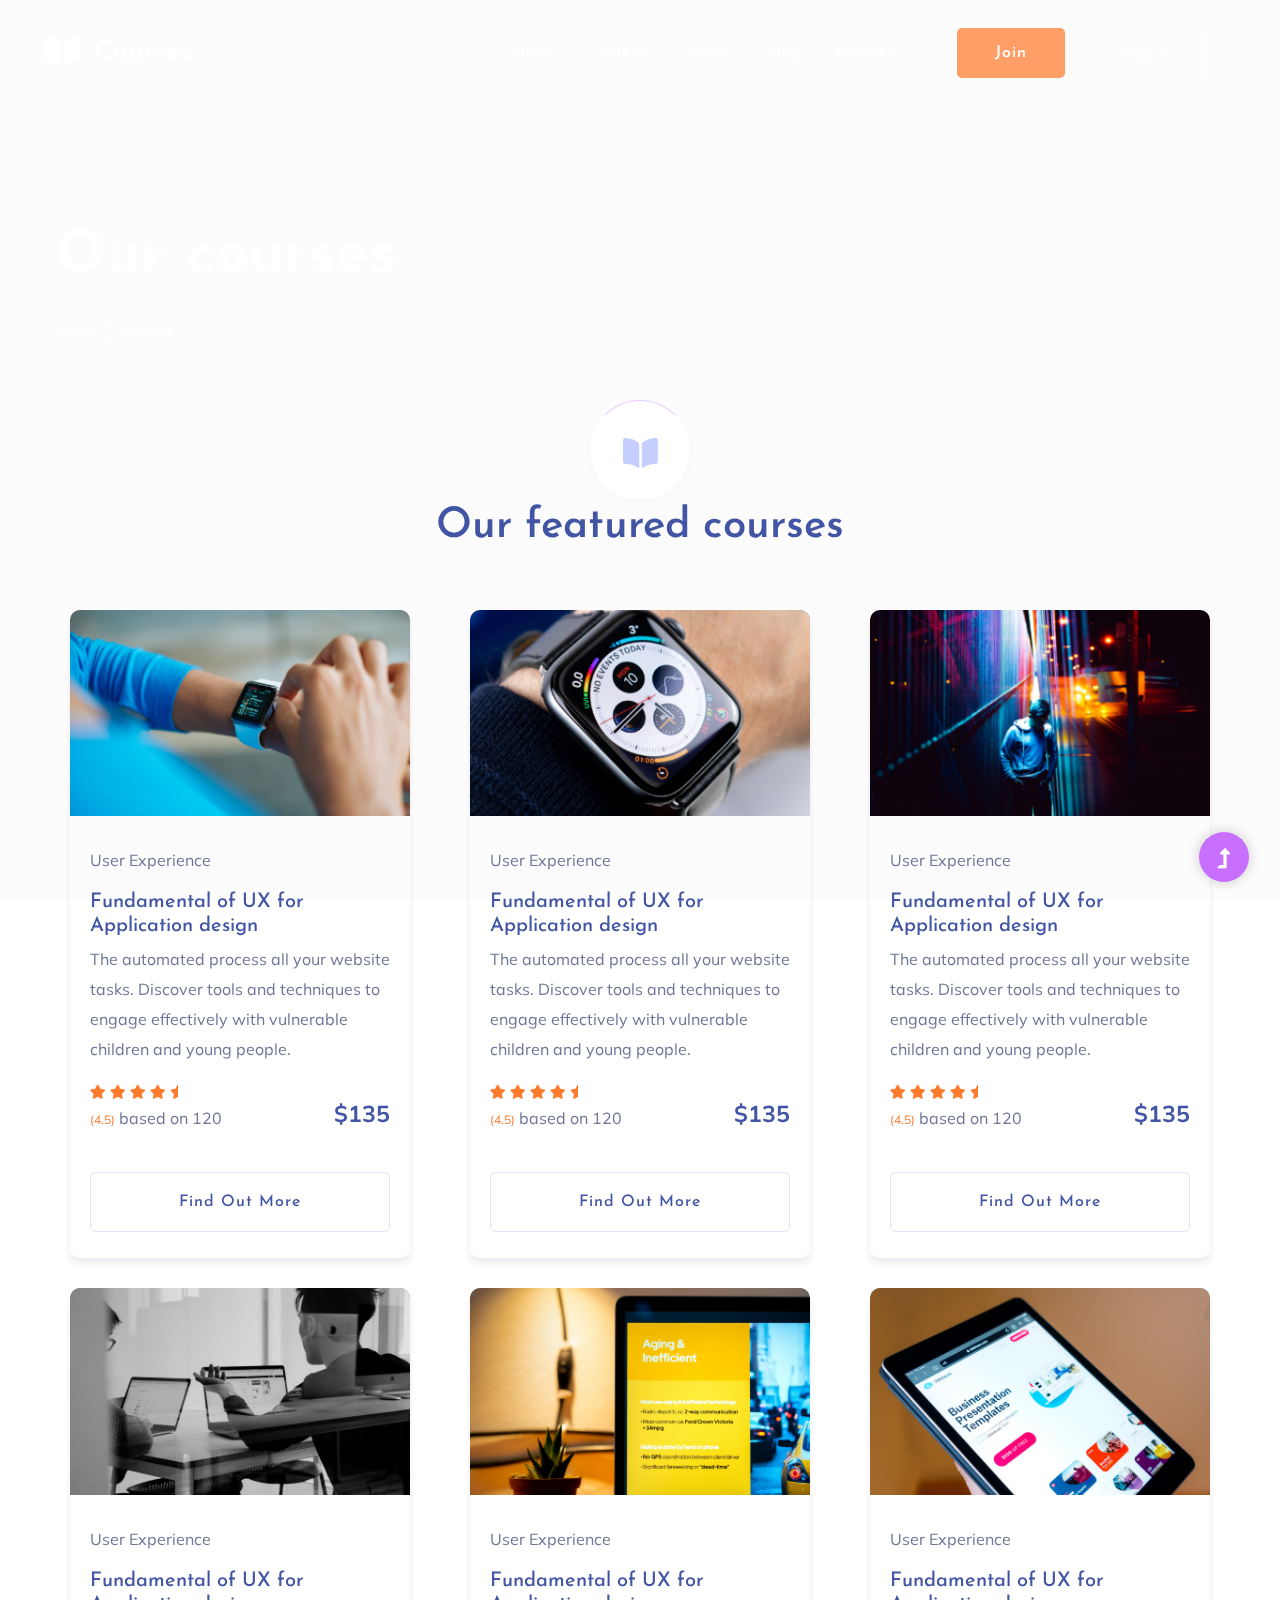
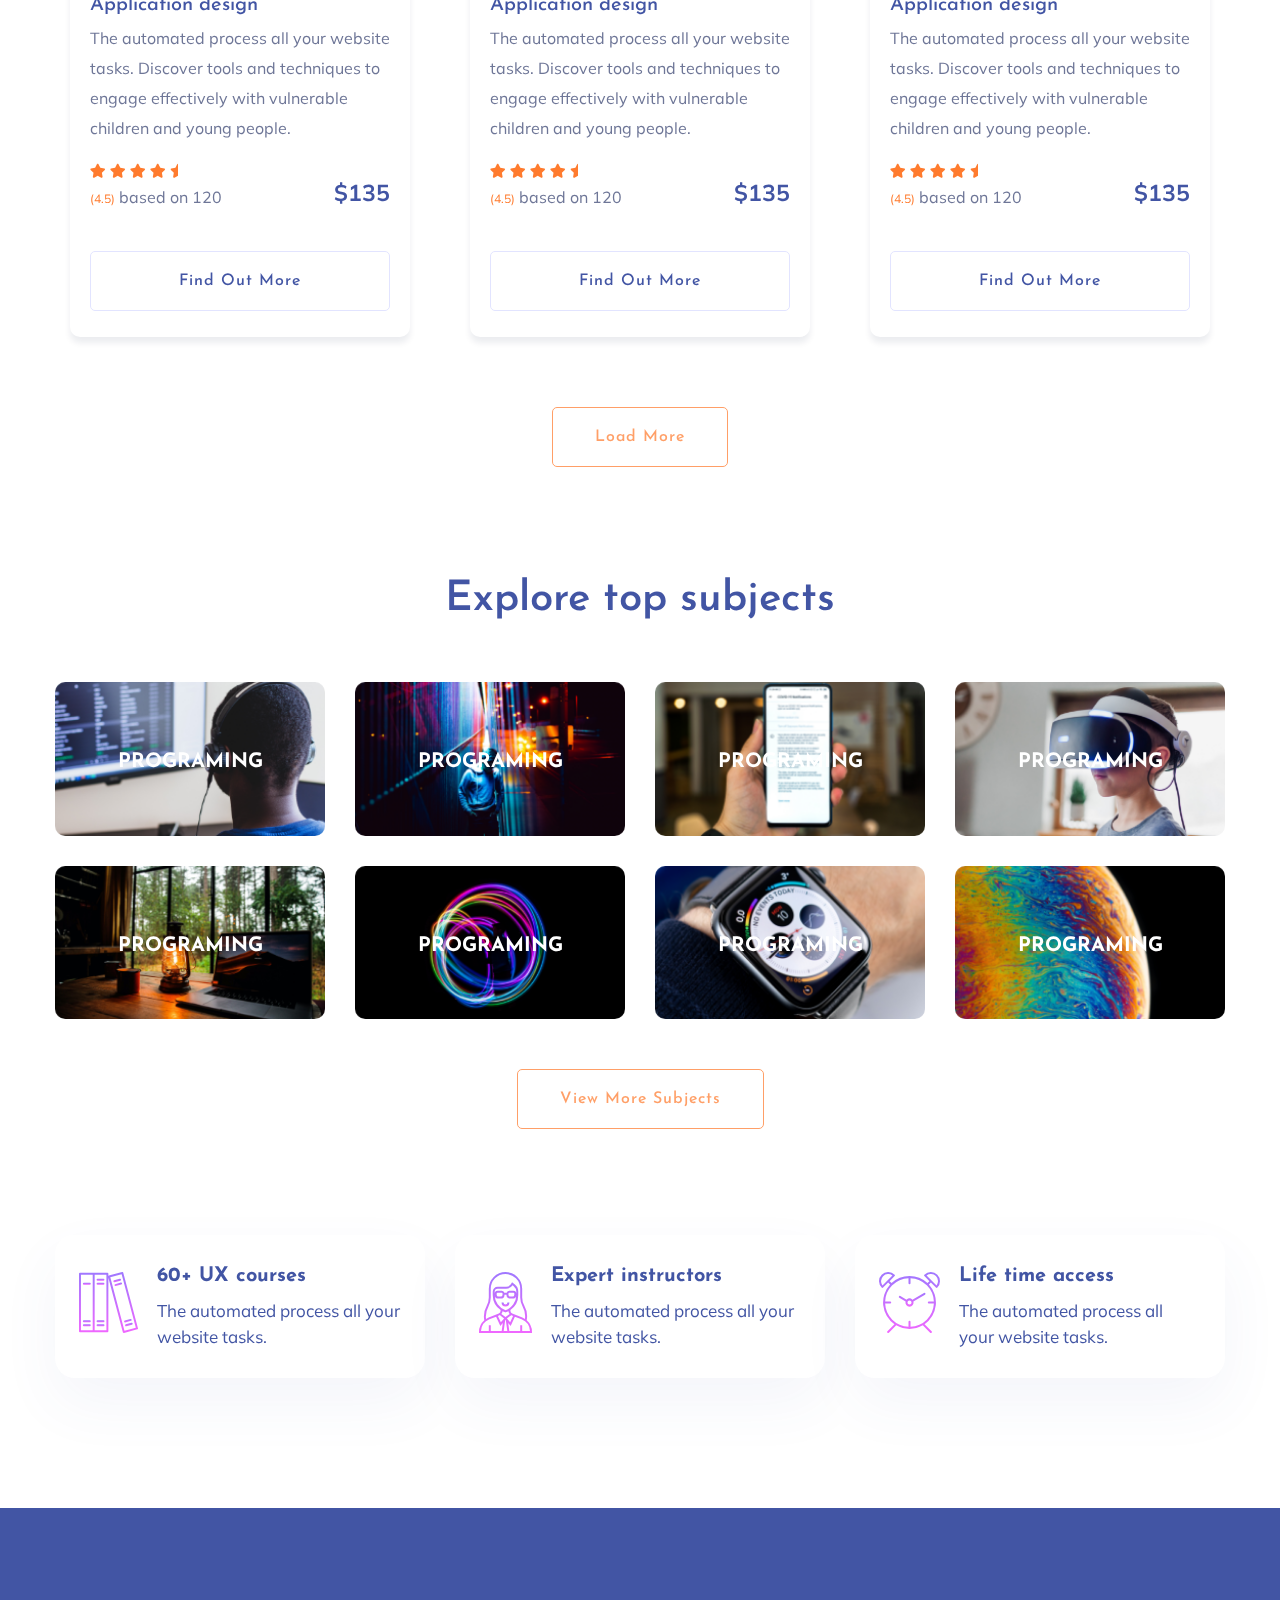
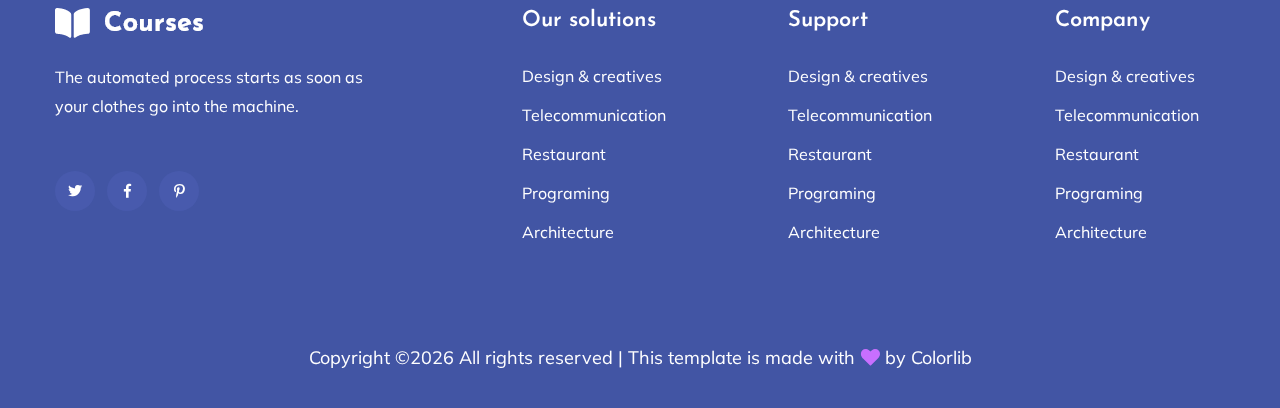
==== applications.html @ 6d8bcaa0 "updates" ====
<!doctype html>
<html class="no-js" lang="zxx">
<head>
    <meta charset="utf-8">
    <meta http-equiv="x-ua-compatible" content="ie=edge">
    <title>Courses | Education</title>
    <meta name="description" content="">
    <meta name="viewport" content="width=device-width, initial-scale=1">
    <link rel="manifest" href="site.webmanifest">
    <link rel="shortcut icon" type="image/x-icon" href="assets/img/favicon.ico">

    <!-- CSS here -->
    <link rel="stylesheet" href="assets/css/bootstrap.min.css">
    <link rel="stylesheet" href="assets/css/owl.carousel.min.css">
    <link rel="stylesheet" href="assets/css/slicknav.css">
    <link rel="stylesheet" href="assets/css/flaticon.css">
    <link rel="stylesheet" href="assets/css/progressbar_barfiller.css">
    <link rel="stylesheet" href="assets/css/gijgo.css">
    <link rel="stylesheet" href="assets/css/animate.min.css">
    <link rel="stylesheet" href="assets/css/animated-headline.css">
    <link rel="stylesheet" href="assets/css/magnific-popup.css">
    <link rel="stylesheet" href="assets/css/fontawesome-all.min.css">
    <link rel="stylesheet" href="assets/css/themify-icons.css">
    <link rel="stylesheet" href="assets/css/slick.css">
    <link rel="stylesheet" href="assets/css/nice-select.css">
    <link rel="stylesheet" href="assets/css/style.css">
</head>

<body>
    <!-- ? Preloader Start -->
    <div id="preloader-active">
        <div class="preloader d-flex align-items-center justify-content-center">
            <div class="preloader-inner position-relative">
                <div class="preloader-circle"></div>
                <div class="preloader-img pere-text">
                    <img src="assets/img/logo/loder.png" alt="">
                </div>
            </div>
        </div>
    </div>
    <!-- Preloader Start -->
    <!-- Header Start -->
    <div class="header-area header-transparent">
        <div class="main-header ">
            <div class="header-bottom  header-sticky">
                <div class="container-fluid">
                    <div class="row align-items-center">
                        <!-- Logo -->
                        <div class="col-xl-2 col-lg-2">
                            <div class="logo">
                                <a href="index.html"><img src="assets/img/logo/logo.png" alt=""></a>
                            </div>
                        </div>
                        <div class="col-xl-10 col-lg-10">
                            <div class="menu-wrapper d-flex align-items-center justify-content-end">
                                <!-- Main-menu -->
                                <div class="main-menu d-none d-lg-block">
                                    <nav>
                                        <ul id="navigation">                                                                                          
                                            <li class="active" ><a href="index.html">Home</a></li>
                                            <li><a href="courses.html">Courses</a></li>
                                            <li><a href="about.html">About</a></li>
                                            <li><a href="#">Blog</a>
                                                <ul class="submenu">
                                                    <li><a href="blog.html">Blog</a></li>
                                                    <li><a href="blog_details.html">Blog Details</a></li>
                                                    <li><a href="elements.html">Element</a></li>
                                                </ul>
                                            </li>
                                            <li><a href="contact.html">Contact</a></li>
                                            <!-- Button -->
                                            <li class="button-header margin-left "><a href="#" class="btn">Join</a></li>
                                            <li class="button-header"><a href="login.html" class="btn btn3">Log in</a></li>
                                        </ul>
                                    </nav>
                                </div>
                            </div>
                        </div> 
                        <!-- Mobile Menu -->
                        <div class="col-12">
                            <div class="mobile_menu d-block d-lg-none"></div>
                        </div>
                    </div>
                </div>
            </div>
        </div>
    </div>
    <!-- Header End -->
    <main>
        <!--? slider Area Start-->
        <section class="slider-area slider-area2">
            <div class="slider-active">
                <!-- Single Slider -->
                <div class="single-slider slider-height2">
                    <div class="container">
                        <div class="row">
                            <div class="col-xl-8 col-lg-11 col-md-12">
                                <div class="hero__caption hero__caption2">
                                    <h1 data-animation="bounceIn" data-delay="0.2s">Our courses</h1>
                                    <!-- breadcrumb Start-->
                                    <nav aria-label="breadcrumb">
                                        <ol class="breadcrumb">
                                            <li class="breadcrumb-item"><a href="index.html">Home</a></li>
                                            <li class="breadcrumb-item"><a href="#">Services</a></li> 
                                        </ol>
                                    </nav>
                                    <!-- breadcrumb End -->
                                </div>
                            </div>
                        </div>
                    </div>          
                </div>
            </div>
        </section>
        <!-- Courses area start -->
        <div class="courses-area section-padding40 fix">
            <div class="container">
                <div class="row justify-content-center">
                    <div class="col-xl-7 col-lg-8">
                        <div class="section-tittle text-center mb-55">
                            <h2>Our featured courses</h2>
                        </div>
                    </div>
                </div>
                <div class="row">
                    <div class="col-lg-4">
                        <div class="properties properties2 mb-30">
                            <div class="properties__card">
                                <div class="properties__img overlay1">
                                    <a href="#"><img src="assets/img/gallery/featured1.png" alt=""></a>
                                </div>
                                <div class="properties__caption">
                                    <p>User Experience</p>
                                    <h3><a href="#">Fundamental of UX for Application design</a></h3>
                                    <p>The automated process all your website tasks. Discover tools and techniques to engage effectively with vulnerable children and young people.
                                    </p>
                                    <div class="properties__footer d-flex justify-content-between align-items-center">
                                        <div class="restaurant-name">
                                            <div class="rating">
                                                <i class="fas fa-star"></i>
                                                <i class="fas fa-star"></i>
                                                <i class="fas fa-star"></i>
                                                <i class="fas fa-star"></i>
                                                <i class="fas fa-star-half"></i>
                                            </div>
                                            <p><span>(4.5)</span> based on 120</p>
                                        </div>
                                        <div class="price">
                                            <span>$135</span>
                                        </div>
                                    </div>
                                    <a href="#" class="border-btn border-btn2">Find out more</a>
                                </div>
                            </div>
                        </div>
                    </div>
                    <div class="col-lg-4">
                        <div class="properties properties2 mb-30">
                            <div class="properties__card">
                                <div class="properties__img overlay1">
                                    <a href="#"><img src="assets/img/gallery/featured2.png" alt=""></a>
                                </div>
                                <div class="properties__caption">
                                    <p>User Experience</p>
                                    <h3><a href="#">Fundamental of UX for Application design</a></h3>
                                    <p>The automated process all your website tasks. Discover tools and techniques to engage effectively with vulnerable children and young people.
                                        
                                    </p>
                                    <div class="properties__footer d-flex justify-content-between align-items-center">
                                        <div class="restaurant-name">
                                            <div class="rating">
                                                <i class="fas fa-star"></i>
                                                <i class="fas fa-star"></i>
                                                <i class="fas fa-star"></i>
                                                <i class="fas fa-star"></i>
                                                <i class="fas fa-star-half"></i>
                                            </div>
                                            <p><span>(4.5)</span> based on 120</p>
                                        </div>
                                        <div class="price">
                                            <span>$135</span>
                                        </div>
                                    </div>
                                    <a href="#" class="border-btn border-btn2">Find out more</a>
                                </div>
                                
                            </div>
                        </div>
                    </div>
                    <div class="col-lg-4">
                        <div class="properties properties2 mb-30">
                            <div class="properties__card">
                                <div class="properties__img overlay1">
                                    <a href="#"><img src="assets/img/gallery/featured3.png" alt=""></a>
                                </div>
                                <div class="properties__caption">
                                    <p>User Experience</p>
                                    <h3><a href="#">Fundamental of UX for Application design</a></h3>
                                    <p>The automated process all your website tasks. Discover tools and techniques to engage effectively with vulnerable children and young people.
                                        
                                    </p>
                                    <div class="properties__footer d-flex justify-content-between align-items-center">
                                        <div class="restaurant-name">
                                            <div class="rating">
                                                <i class="fas fa-star"></i>
                                                <i class="fas fa-star"></i>
                                                <i class="fas fa-star"></i>
                                                <i class="fas fa-star"></i>
                                                <i class="fas fa-star-half"></i>
                                            </div>
                                            <p><span>(4.5)</span> based on 120</p>
                                        </div>
                                        <div class="price">
                                            <span>$135</span>
                                        </div>
                                    </div>
                                    <a href="#" class="border-btn border-btn2">Find out more</a>
                                </div>
                                
                            </div>
                        </div>
                    </div>
                    <div class="col-lg-4">
                        <div class="properties properties2 mb-30">
                            <div class="properties__card">
                                <div class="properties__img overlay1">
                                    <a href="#"><img src="assets/img/gallery/featured4.png" alt=""></a>
                                </div>
                                <div class="properties__caption">
                                    <p>User Experience</p>
                                    <h3><a href="#">Fundamental of UX for Application design</a></h3>
                                    <p>The automated process all your website tasks. Discover tools and techniques to engage effectively with vulnerable children and young people.
                                        
                                    </p>
                                    <div class="properties__footer d-flex justify-content-between align-items-center">
                                        <div class="restaurant-name">
                                            <div class="rating">
                                                <i class="fas fa-star"></i>
                                                <i class="fas fa-star"></i>
                                                <i class="fas fa-star"></i>
                                                <i class="fas fa-star"></i>
                                                <i class="fas fa-star-half"></i>
                                            </div>
                                            <p><span>(4.5)</span> based on 120</p>
                                        </div>
                                        <div class="price">
                                            <span>$135</span>
                                        </div>
                                    </div>
                                    <a href="#" class="border-btn border-btn2">Find out more</a>
                                </div>
                                
                            </div>
                        </div>
                    </div>
                    <div class="col-lg-4">
                        <div class="properties properties2 mb-30">
                            <div class="properties__card">
                                <div class="properties__img overlay1">
                                    <a href="#"><img src="assets/img/gallery/featured5.png" alt=""></a>
                                </div>
                                <div class="properties__caption">
                                    <p>User Experience</p>
                                    <h3><a href="#">Fundamental of UX for Application design</a></h3>
                                    <p>The automated process all your website tasks. Discover tools and techniques to engage effectively with vulnerable children and young people.
                                        
                                    </p>
                                    <div class="properties__footer d-flex justify-content-between align-items-center">
                                        <div class="restaurant-name">
                                            <div class="rating">
                                                <i class="fas fa-star"></i>
                                                <i class="fas fa-star"></i>
                                                <i class="fas fa-star"></i>
                                                <i class="fas fa-star"></i>
                                                <i class="fas fa-star-half"></i>
                                            </div>
                                            <p><span>(4.5)</span> based on 120</p>
                                        </div>
                                        <div class="price">
                                            <span>$135</span>
                                        </div>
                                    </div>
                                    <a href="#" class="border-btn border-btn2">Find out more</a>
                                </div>
                                
                            </div>
                        </div>
                    </div>
                    <div class="col-lg-4">
                        <div class="properties properties2 mb-30">
                            <div class="properties__card">
                                <div class="properties__img overlay1">
                                    <a href="#"><img src="assets/img/gallery/featured6.png" alt=""></a>
                                </div>
                                <div class="properties__caption">
                                    <p>User Experience</p>
                                    <h3><a href="#">Fundamental of UX for Application design</a></h3>
                                    <p>The automated process all your website tasks. Discover tools and techniques to engage effectively with vulnerable children and young people.
                                    </p>
                                    <div class="properties__footer d-flex justify-content-between align-items-center">
                                        <div class="restaurant-name">
                                            <div class="rating">
                                                <i class="fas fa-star"></i>
                                                <i class="fas fa-star"></i>
                                                <i class="fas fa-star"></i>
                                                <i class="fas fa-star"></i>
                                                <i class="fas fa-star-half"></i>
                                            </div>
                                            <p><span>(4.5)</span> based on 120</p>
                                        </div>
                                        <div class="price">
                                            <span>$135</span>
                                        </div>
                                    </div>
                                    <a href="#" class="border-btn border-btn2">Find out more</a>
                                </div>
                            </div>
                        </div>
                    </div>
                </div>
                <div class="row justify-content-center">
                    <div class="col-xl-7 col-lg-8">
                        <div class="section-tittle text-center mt-40">
                            <a href="#" class="border-btn">Load More</a>
                        </div>
                    </div>
                </div>
            </div>
        </div>
        <!-- Courses area End -->
        <!--? top subjects Area Start -->
        <div class="topic-area">
            <div class="container">
                <div class="row justify-content-center">
                    <div class="col-xl-7 col-lg-8">
                        <div class="section-tittle text-center mb-55">
                            <h2>Explore top subjects</h2>
                        </div>
                    </div>
                </div>
                <div class="row">
                    <div class="col-lg-3 col-md-4 col-sm-6">
                        <div class="single-topic text-center mb-30">
                            <div class="topic-img">
                                <img src="assets/img/gallery/topic1.png" alt="">
                                <div class="topic-content-box">
                                    <div class="topic-content">
                                        <h3><a href="#">Programing</a></h3>
                                    </div>
                                </div>
                            </div>
                        </div>
                    </div>
                    <div class="col-lg-3 col-md-4 col-sm-6">
                        <div class="single-topic text-center mb-30">
                            <div class="topic-img">
                                <img src="assets/img/gallery/topic2.png" alt="">
                                <div class="topic-content-box">
                                    <div class="topic-content">
                                        <h3><a href="#">Programing</a></h3>
                                    </div>
                                </div>
                            </div>
                        </div>
                    </div>
                    <div class="col-lg-3 col-md-4 col-sm-6">
                        <div class="single-topic text-center mb-30">
                            <div class="topic-img">
                                <img src="assets/img/gallery/topic3.png" alt="">
                                <div class="topic-content-box">
                                    <div class="topic-content">
                                        <h3><a href="#">Programing</a></h3>
                                    </div>
                                </div>
                            </div>
                        </div>
                    </div>
                    <div class="col-lg-3 col-md-4 col-sm-6">
                        <div class="single-topic text-center mb-30">
                            <div class="topic-img">
                                <img src="assets/img/gallery/topic4.png" alt="">
                                <div class="topic-content-box">
                                    <div class="topic-content">
                                        <h3><a href="#">Programing</a></h3>
                                    </div>
                                </div>
                            </div>
                        </div>
                    </div>
                    <div class="col-lg-3 col-md-4 col-sm-6">
                        <div class="single-topic text-center mb-30">
                            <div class="topic-img">
                                <img src="assets/img/gallery/topic5.png" alt="">
                                <div class="topic-content-box">
                                    <div class="topic-content">
                                        <h3><a href="#">Programing</a></h3>
                                    </div>
                                </div>
                            </div>
                        </div>
                    </div>
                    <div class="col-lg-3 col-md-4 col-sm-6">
                        <div class="single-topic text-center mb-30">
                            <div class="topic-img">
                                <img src="assets/img/gallery/topic6.png" alt="">
                                <div class="topic-content-box">
                                    <div class="topic-content">
                                        <h3><a href="#">Programing</a></h3>
                                    </div>
                                </div>
                            </div>
                        </div>
                    </div>
                    <div class="col-lg-3 col-md-4 col-sm-6">
                        <div class="single-topic text-center mb-30">
                            <div class="topic-img">
                                <img src="assets/img/gallery/topic7.png" alt="">
                                <div class="topic-content-box">
                                    <div class="topic-content">
                                        <h3><a href="#">Programing</a></h3>
                                    </div>
                                </div>
                            </div>
                        </div>
                    </div>
                    <div class="col-lg-3 col-md-4 col-sm-6">
                        <div class="single-topic text-center mb-30">
                            <div class="topic-img">
                                <img src="assets/img/gallery/topic8.png" alt="">
                                <div class="topic-content-box">
                                    <div class="topic-content">
                                        <h3><a href="#">Programing</a></h3>
                                    </div>
                                </div>
                            </div>
                        </div>
                    </div>
                </div>
                <div class="row justify-content-center">
                    <div class="col-xl-12">
                        <div class="section-tittle text-center mt-20">
                            <a href="courses.html" class="border-btn">View More Subjects</a>
                        </div>
                    </div>
                </div>
            </div>
        </div>
        <!-- top subjects End -->  
        <!-- ? services-area -->
        <div class="services-area services-area2 section-padding40">
            <div class="container">
                <div class="row justify-content-sm-center">
                    <div class="col-lg-4 col-md-6 col-sm-8">
                        <div class="single-services mb-30">
                            <div class="features-icon">
                                <img src="assets/img/icon/icon1.svg" alt="">
                            </div>
                            <div class="features-caption">
                                <h3>60+ UX courses</h3>
                                <p>The automated process all your website tasks.</p>
                            </div>
                        </div>
                    </div>
                    <div class="col-lg-4 col-md-6 col-sm-8">
                        <div class="single-services mb-30">
                            <div class="features-icon">
                                <img src="assets/img/icon/icon2.svg" alt="">
                            </div>
                            <div class="features-caption">
                                <h3>Expert instructors</h3>
                                <p>The automated process all your website tasks.</p>
                            </div>
                        </div>
                    </div>
                    <div class="col-lg-4 col-md-6 col-sm-8">
                        <div class="single-services mb-30">
                            <div class="features-icon">
                                <img src="assets/img/icon/icon3.svg" alt="">
                            </div>
                            <div class="features-caption">
                                <h3>Life time access</h3>
                                <p>The automated process all your website tasks.</p>
                            </div>
                        </div>
                    </div>
                </div>
            </div>
        </div>
    </main>
    <footer>
        <div class="footer-wrappper footer-bg">
           <!-- Footer Start-->
           <div class="footer-area footer-padding">
               <div class="container">
                   <div class="row justify-content-between">
                       <div class="col-xl-4 col-lg-5 col-md-4 col-sm-6">
                           <div class="single-footer-caption mb-50">
                               <div class="single-footer-caption mb-30">
                                   <!-- logo -->
                                   <div class="footer-logo mb-25">
                                       <a href="index.html"><img src="assets/img/logo/logo2_footer.png" alt=""></a>
                                   </div>
                                   <div class="footer-tittle">
                                       <div class="footer-pera">
                                           <p>The automated process starts as soon as your clothes go into the machine.</p>
                                       </div>
                                   </div>
                                   <!-- social -->
                                   <div class="footer-social">
                                       <a href="#"><i class="fab fa-twitter"></i></a>
                                       <a href="https://bit.ly/sai4ull"><i class="fab fa-facebook-f"></i></a>
                                       <a href="#"><i class="fab fa-pinterest-p"></i></a>
                                   </div>
                               </div>
                           </div>
                       </div>
                       <div class="col-xl-2 col-lg-3 col-md-4 col-sm-5">
                           <div class="single-footer-caption mb-50">
                               <div class="footer-tittle">
                                   <h4>Our solutions</h4>
                                   <ul>
                                       <li><a href="#">Design & creatives</a></li>
                                       <li><a href="#">Telecommunication</a></li>
                                       <li><a href="#">Restaurant</a></li>
                                       <li><a href="#">Programing</a></li>
                                       <li><a href="#">Architecture</a></li>
                                   </ul>
                               </div>
                           </div>
                       </div>
                       <div class="col-xl-2 col-lg-4 col-md-4 col-sm-6">
                           <div class="single-footer-caption mb-50">
                               <div class="footer-tittle">
                                   <h4>Support</h4>
                                   <ul>
                                       <li><a href="#">Design & creatives</a></li>
                                       <li><a href="#">Telecommunication</a></li>
                                       <li><a href="#">Restaurant</a></li>
                                       <li><a href="#">Programing</a></li>
                                       <li><a href="#">Architecture</a></li>
                                   </ul>
                               </div>
                           </div>
                       </div>
                       <div class="col-xl-2 col-lg-3 col-md-4 col-sm-6">
                           <div class="single-footer-caption mb-50">
                               <div class="footer-tittle">
                                   <h4>Company</h4>
                                   <ul>
                                       <li><a href="#">Design & creatives</a></li>
                                       <li><a href="#">Telecommunication</a></li>
                                       <li><a href="#">Restaurant</a></li>
                                       <li><a href="#">Programing</a></li>
                                       <li><a href="#">Architecture</a></li>
                                   </ul>
                               </div>
                           </div>
                       </div>
                   </div>
               </div>
           </div>
           <!-- footer-bottom area -->
           <div class="footer-bottom-area">
               <div class="container">
                   <div class="footer-border">
                       <div class="row d-flex align-items-center">
                           <div class="col-xl-12 ">
                               <div class="footer-copy-right text-center">
                                   <p><!-- Link back to Colorlib can't be removed. Template is licensed under CC BY 3.0. -->
                                      Copyright &copy;<script>document.write(new Date().getFullYear());</script> All rights reserved | This template is made with <i class="fa fa-heart" aria-hidden="true"></i> by <a href="https://colorlib.com" target="_blank">Colorlib</a>
                                      <!-- Link back to Colorlib can't be removed. Template is licensed under CC BY 3.0. --></p>
                                  </div>
                              </div>
                          </div>
                      </div>
                  </div>
              </div>
              <!-- Footer End-->
          </div>
      </footer> 
      <!-- Scroll Up -->
      <div id="back-top" >
        <a title="Go to Top" href="#"> <i class="fas fa-level-up-alt"></i></a>
    </div>

    <!-- JS here -->
    <script src="./assets/js/vendor/modernizr-3.5.0.min.js"></script>
    <!-- Jquery, Popper, Bootstrap -->
    <script src="./assets/js/vendor/jquery-1.12.4.min.js"></script>
    <script src="./assets/js/popper.min.js"></script>
    <script src="./assets/js/bootstrap.min.js"></script>
    <!-- Jquery Mobile Menu -->
    <script src="./assets/js/jquery.slicknav.min.js"></script>

    <!-- Jquery Slick , Owl-Carousel Plugins -->
    <script src="./assets/js/owl.carousel.min.js"></script>
    <script src="./assets/js/slick.min.js"></script>
    <!-- One Page, Animated-HeadLin -->
    <script src="./assets/js/wow.min.js"></script>
    <script src="./assets/js/animated.headline.js"></script>
    <script src="./assets/js/jquery.magnific-popup.js"></script>

    <!-- Date Picker -->
    <script src="./assets/js/gijgo.min.js"></script>
    <!-- Nice-select, sticky -->
    <script src="./assets/js/jquery.nice-select.min.js"></script>
    <script src="./assets/js/jquery.sticky.js"></script>
    <!-- Progress -->
    <script src="./assets/js/jquery.barfiller.js"></script>
    
    <!-- counter , waypoint,Hover Direction -->
    <script src="./assets/js/jquery.counterup.min.js"></script>
    <script src="./assets/js/waypoints.min.js"></script>
    <script src="./assets/js/jquery.countdown.min.js"></script>
    <script src="./assets/js/hover-direction-snake.min.js"></script>

    <!-- contact js -->
    <script src="./assets/js/contact.js"></script>
    <script src="./assets/js/jquery.form.js"></script>
    <script src="./assets/js/jquery.validate.min.js"></script>
    <script src="./assets/js/mail-script.js"></script>
    <script src="./assets/js/jquery.ajaxchimp.min.js"></script>
    
    <!-- Jquery Plugins, main Jquery -->	
    <script src="./assets/js/plugins.js"></script>
    <script src="./assets/js/main.js"></script>
    
</body>
</html>
---- assets/css/flaticon.css ----
/*
  	Flaticon icon font: Flaticon
  	Creation date: 02/06/2020 05:24
  	*/

@font-face {
  font-family: "Flaticon";
  src: url("../fonts/Flaticon.eot");
  src: url("../fonts/Flaticon.eot?#iefix") format("embedded-opentype"),
       url("../fonts/Flaticon.woff2") format("woff2"),
       url("../fonts/Flaticon.woff") format("woff"),
       url("../fonts/Flaticon.ttf") format("truetype"),
       url("../fonts/Flaticon.svg#Flaticon") format("svg");
  font-weight: normal;
  font-style: normal;
}

@media screen and (-webkit-min-device-pixel-ratio:0) {
  @font-face {
    font-family: "Flaticon";
    src: url("../fonts/Flaticon.svg#Flaticon") format("svg");
  }
}

[class^="flaticon-"]:before, [class*=" flaticon-"]:before,
[class^="flaticon-"]:after, [class*=" flaticon-"]:after {   
  font-family: Flaticon;
font-style: normal;
}

.flaticon-null:before { content: "\f100"; }
.flaticon-null-1:before { content: "\f101"; }
.flaticon-gear:before { content: "\f102"; }
.flaticon-think:before { content: "\f103"; }
---- assets/css/progressbar_barfiller.css ----
/* Custom Code skills */
.single-skill{
  display: flex;
}

.single-skill span {
	color: #79838b;
	font-size: 13px;
	font-weight: 300;
	letter-spacing: 0;
	margin-bottom: 14px;
	display: block;
}
.single-skill .bar-progress {
	width: 100%;
}
.single-skill .bar-title {
  width: 20%;
  margin-bottom: 19px;
}

.skills-content {
  padding-top: 200px;
  padding-left: 70px;
}

.skills-shape-bg {
  height: 651px;
  width: 868px;
  position: absolute;
  content: "";
  border: 2px solid #4d4d4d;
  left: 40%;
  top: 255px;
}

.skills-shape-bg::before {
  position: absolute;
  content: "";
  height: 465px;
  width: 300px;
  border: 2px solid #4d4d4d;
  left: -35%;
  top: 50%;
  transform: translateY(-50%);
  border-right: 0;
}



/* Default */
.barfiller {
	width: 100%;
	height: 10px;
	background: #f6f9fc;
  position: relative;
  border-radius: 5px;
}

.barfiller .fill {
  display: block;
  position: relative;
  width: 0px;
  height: 100%;
  background: #333;
  z-index: 1;
  border-radius: 5px;
}

.barfiller .tipWrap { display: none; }

.barfiller .tip {
  margin-top: -28px;
  padding: 2px 4px;
  font-size: 16px;
  color: #09cc7f;
  left: 0px;
  position: absolute;
  z-index: 2;
  background: transparent;
  font-weight: 800;
}

.barfiller .tip:after {
  border: solid;
  border-color: rgba(0,0,0,.8) transparent;
  border-width: 6px 6px 0 6px;
  content: "";
  display: block;
  position: absolute;
  left: 9px;
  top: 100%;
  z-index: 9;
  display: none;
  
}
---- assets/css/gijgo.css ----
.gj-button {
    background-color: #f5f5f5;
    border: 1px solid #ddd;
    color: #000;
    border-radius: 3px;
    padding: 6px 10px;
    cursor: pointer;
}

.gj-unselectable {
    -webkit-touch-callout: none;
    -webkit-user-select: none;
    -khtml-user-select: none;
    -moz-user-select: none;
    -ms-user-select: none;
    user-select: none;
}

.gj-row {
    display: -webkit-box;
    display: -ms-flexbox;
    display: flex;
    -ms-flex-wrap: wrap;
    flex-wrap: wrap;
}

.gj-margin-left-5 {
    margin-left: 5px;
}

.gj-margin-left-10 {
    margin-left: 10px;
}

.gj-width-full {
    width: 100%;
}

.gj-cursor-pointer {
    cursor: pointer;
}

.gj-text-align-center {
    text-align: center;
}

.gj-font-size-16 {
    font-size: 16px;
}

.gj-hidden {
    display: none;
}

/** Material Design */
.gj-button-md {
    background: 0 0;
    border: none;
    border-radius: 2px;
    color: rgba(0, 0, 0, 0.87);
    position: relative;
    height: 36px;
    margin: 0;
    min-width: 64px;
    padding: 0 16px;
    display: inline-block;
    font-family: "Roboto","Helvetica","Arial",sans-serif;
    font-size: 1rem;
    font-weight: 500;
    text-transform: uppercase;
    letter-spacing: 0;
    overflow: hidden;
    will-change: box-shadow;
    transition: box-shadow .2s cubic-bezier(.4,0,1,1),background-color .2s cubic-bezier(.4,0,.2,1),color .2s cubic-bezier(.4,0,.2,1);
    outline: none;
    cursor: pointer;
    text-decoration: none;
    text-align: center;
    line-height: 36px;
    vertical-align: middle;
    overflow: hidden;
    -webkit-user-select: none;
    -moz-user-select: none;
    -ms-user-select: none;
    user-select: none;
}

.gj-button-md:hover {
    background-color: rgba(158,158,158,.2);
}

.gj-button-md:disabled {
    color: rgba(0,0,0,.26);
    background: 0 0;
}

.gj-button-md .material-icons,
.gj-button-md .gj-icon {
    vertical-align: middle;
    /*font-size: 1.3rem;
    margin-right: 4px;*/
}

.gj-button-md.gj-button-md-icon {
    width: 24px;
    height: 31px;
    min-width: 24px;
    padding: 0px;
    display: table;
}

.gj-button-md.gj-button-md-icon .material-icons,
.gj-button-md.gj-button-md-icon .gj-icon {
    display: table-cell;
    margin-right: 0px;
    width: 24px;
    height: 24px;
}

.gj-button-md.active {
    background-color: rgba(158,158,158,.4);
}

.gj-button-md-group {
    position: relative;
    display: inline-block;
    vertical-align: middle;
}
.gj-textbox-md {
	/* border: none; */
	/* border-bottom: 1px solid rgba(0,0,0,.42); */
	display: block;
	font-family: "Helvetica","Arial",sans-serif;
	font-size: 16px;
	line-height: 16px;
	/* padding: 4px 0px; */
	margin: 0;
	/* width: 100%; */
	background: 0 0;
	/* text-align: ; */
	color: rgba(0,0,0,.87);
	padding-left: 44px;
	border: 1px solid #dca73a;
	/* padding: 15px 15px; */
	/* text-align: center; */
	width: 177px;
	height: 55px;
	border-radius: 5px;
}
.gj-textbox-md:focus,
.gj-textbox-md:active {
    /* border-bottom: 2px solid rgba(0,0,0,.42); */
    outline: none;
}

.gj-textbox-md::placeholder {
    color: #8e8e8e;
}

.gj-textbox-md:-ms-input-placeholder {
    color: #8e8e8e;
}

.gj-textbox-md::-ms-input-placeholder {
    color: #8e8e8e;
}

.gj-md-spacer-24 {
    min-width: 24px;
    width: 24px;
    display: inline-block;
}

.gj-md-spacer-32 {
    min-width: 32px;
    width: 32px;
    display: inline-block;
}

.gj-modal {
    position: fixed;
    top: 0;
    right: 0;
    bottom: 0;
    left: 0;
    z-index: 1203;
    display: none;
    overflow: hidden;
    -webkit-overflow-scrolling: touch;
    outline: 0;
    background-color: rgba(0, 0, 0, 0.54118);
    transition: 200ms ease opacity;
    will-change: opacity;
}

/* List */
ul.gj-list li [data-role="wrapper"] {
    display: table;
    width: 100%;
}

ul.gj-list li [data-role="checkbox"] {
    display: table-cell;
    vertical-align:middle;
    text-align:center;
}

ul.gj-list li [data-role="image"] {
    display: table-cell;
    vertical-align:middle;
    text-align:center;
}

ul.gj-list li [data-role="display"] {
    display: table-cell;
    vertical-align:middle;
    cursor: pointer;
}

ul.gj-list li [data-role="display"]:empty:before {
  content: "\200b"; /* unicode zero width space character */
}

/* List - Bootstrap */
ul.gj-list-bootstrap {
    padding-left: 0px;
    margin-bottom: 0px;
}

ul.gj-list-bootstrap li {
    padding: 0px;
}

ul.gj-list-bootstrap li [data-role="wrapper"] {
    padding: 0px 10px;
}

ul.gj-list-bootstrap li [data-role="checkbox"] {
    width: 24px;
    padding: 3px;
}

ul.gj-list-bootstrap li [data-role="image"] {
    width: 24px;
    height: 24px;
}

ul.gj-list-bootstrap li [data-role="display"] {
    padding: 8px 0px 8px 4px;
}

.list-group-item.active ul li, .list-group-item.active:focus ul li, .list-group-item.active:hover ul li {
    text-shadow: none;
    color:initial;
}

/* List - Material Design */
ul.gj-list-md {
    padding: 0px;
    list-style: none;
    list-style-type: none;
    line-height: 24px;
    letter-spacing: 0;
    color: #616161; /* Gray 700 */
}

ul.gj-list-md li {
    display: list-item;
    list-style-type: none;
    padding: 0px;
    min-height: unset;
    box-sizing: border-box;
    align-items: center;
    cursor: default;
    overflow: hidden;

    font-family: "Roboto","Helvetica","Arial",sans-serif;
    font-size: 16px;
    font-weight: 400;
    letter-spacing: .04em;
    line-height: 1;
    
    -webkit-flex-direction: row;
    -ms-flex-direction: row;
    flex-direction: row;
    -webkit-flex-wrap: nowrap;
    -ms-flex-wrap: nowrap;
    flex-wrap: nowrap;
}

ul.gj-list-md li [data-role="checkbox"] {
    height: 24px;
    width: 24px;
}

ul.gj-list-md li [data-role="image"] {
    height: 24px;
    width: 24px;
}

ul.gj-list-md li [data-role="display"] {
    padding: 8px 0px 8px 5px;
    order: 0;
    flex-grow: 2;
    text-decoration: none;
    box-sizing: border-box;
    align-items: center;
    text-align: left;
    color: rgba(0,0,0,.87);
}

ul.gj-list-md li.disabled>[data-role="wrapper"]>[data-role="display"] {
    color: #9E9E9E; /* Gray 500 */
}

.gj-list-md-active {
    background: #e0e0e0;
    color: #3f51b5;
}


/* Picker */
.gj-picker {
    position: absolute;
    z-index: 1203;
    background-color: #fff;
}

.gj-picker .selected {
    color: #fff;
}

/* Material Design */
.gj-picker-md {
    font-family: "Roboto","Helvetica","Arial",sans-serif;
    font-size: 16px;
    font-weight: 400;
    letter-spacing: .04em;
    line-height: 1;
    color: rgba(0,0,0,.87);
    border: 1px solid #E0E0E0;
}

.gj-modal .gj-picker-md {
    border: 0px;
}

.gj-picker-md [role="header"] {
    color: rgba(255, 255, 255, 0.54);
    display: flex;
    background: #2196f3;
    align-items: baseline;
    user-select: none;
    justify-content: center;
}

.gj-picker-md [role="footer"] {
    float: right;
    padding: 10px;
}

.gj-picker-md [role="footer"] button.gj-button-md {
    color: #2196f3;
    font-weight: bold;
    font-size: 13px;
}

/* Bootstrap */
.gj-picker-bootstrap {
    border-radius: 4px;
    border: 1px solid #E0E0E0;
}

.gj-picker-bootstrap .selected {
    color: #888;
}

.gj-picker-bootstrap [role="header"] {
    background: #eee;
    color: #AAA;
}
@font-face {
    font-family: 'gijgo-material';
    src: url('../fonts/gijgo-material.eot?235541');
    src: url('../fonts/gijgo-material.eot?235541#iefix') format('embedded-opentype'), url('../fonts/gijgo-material.ttf?235541') format('truetype'), url('../fonts/gijgo-material.woff?235541') format('woff'), url('../fonts/gijgo-material.svg?235541#gijgo-material') format('svg');
    font-weight: normal;
    font-style: normal;
}

.gj-icon {
    /* use !important to prevent issues with browser extensions that change fonts */
    font-family: 'gijgo-material' !important;
    font-size: 24px;
    speak: none;
    font-style: normal;
    font-weight: normal;
    font-variant: normal;
    text-transform: none;
    line-height: 1;
    /* Enable Ligatures ================ */
    letter-spacing: 0;
    -webkit-font-feature-settings: "liga";
    -moz-font-feature-settings: "liga=1";
    -moz-font-feature-settings: "liga";
    -ms-font-feature-settings: "liga" 1;
    font-feature-settings: "liga";
    -webkit-font-variant-ligatures: discretionary-ligatures;
    font-variant-ligatures: discretionary-ligatures;
    /* Better Font Rendering =========== */
    -webkit-font-smoothing: antialiased;
    -moz-osx-font-smoothing: grayscale;
}

.gj-icon.undo:before {
    content: "\e900";
}

.gj-icon.vertical-align-top:before {
    content: "\e901";
}

.gj-icon.vertical-align-center:before {
    content: "\e902";
}

.gj-icon.vertical-align-bottom:before {
    content: "\e903";
}

.gj-icon.arrow-dropup:before {
    content: "\e904";
}

.gj-icon.clock:before {
    content: "\e905";
}

.gj-icon.refresh:before {
    content: "\e906";
}

.gj-icon.last-page:before {
    content: "\e907";
}

.gj-icon.first-page:before {
    content: "\e908";
}

.gj-icon.cancel:before {
    content: "\e909";
}

.gj-icon.clear:before {
    content: "\e90a";
}

.gj-icon.check-circle:before {
    content: "\e90b";
}

.gj-icon.delete:before {
    content: "\e90c";
}

.gj-icon.arrow-upward:before {
    content: "\e90d";
}

.gj-icon.arrow-forward:before {
    content: "\e90e";
}

.gj-icon.arrow-downward:before {
    content: "\e90f";
}

.gj-icon.arrow-back:before {
    content: "\e910";
}

.gj-icon.list-numbered:before {
    content: "\e911";
}

.gj-icon.list-bulleted:before {
    content: "\e912";
}

.gj-icon.indent-increase:before {
    content: "\e913";
}

.gj-icon.indent-decrease:before {
    content: "\e914";
}

.gj-icon.redo:before {
    content: "\e915";
}

.gj-icon.align-right:before {
    content: "\e916";
}

.gj-icon.align-left:before {
    content: "\e917";
}

.gj-icon.align-justify:before {
    content: "\e918";
}

.gj-icon.align-center:before {
    content: "\e919";
}

.gj-icon.strikethrough:before {
    content: "\e91a";
}

.gj-icon.italic:before {
    content: "\e91b";
}

.gj-icon.underlined:before {
    content: "\e91c";
}

.gj-icon.bold:before {
    content: "\e91d";
}

.gj-icon.arrow-dropdown:before {
    content: "\e91e";
}

.gj-icon.done:before {
    content: "\e91f";
}

.gj-icon.pencil:before {
    content: "\e920";
}

.gj-icon.minus:before {
    content: "\e921";
}

.gj-icon.plus:before {
    content: "\e922";
}

.gj-icon.chevron-up:before {
    content: "\e923";
}

.gj-icon.chevron-right:before {
    content: "\e924";
}

.gj-icon.chevron-down:before {
    content: "\e925";
}

.gj-icon.chevron-left:before {
    content: "\e926";
}

.gj-icon.event:before {
    content: "\e927";
}
.gj-draggable {
    cursor: move;
}
.gj-resizable-handle {
    position: absolute;
    font-size: 0.1px;
    display: block;
    -ms-touch-action: none;
    touch-action: none;
    z-index: 1203;
}

.gj-resizable-n {
    cursor: n-resize;
    height: 7px;
    width: 100%;
    top: -5px;
    left: 0;
}
.gj-resizable-e {
    cursor: e-resize;
    width: 7px;
    right: -5px;
    top: 0;
    height: 100%;
}
.gj-resizable-s {
    cursor: s-resize;
    height: 7px;
    width: 100%;
    bottom: -5px;
    left: 0;
}
.gj-resizable-w {
	cursor: w-resize;
	width: 7px;
	left: -5px;
	top: 0;
	height: 100%;
}
.gj-resizable-se {
	cursor: se-resize;
	width: 12px;
	height: 12px;
	right: 1px;
	bottom: 1px;
}
.gj-resizable-sw {
	cursor: sw-resize;
	width: 9px;
	height: 9px;
	left: -5px;
	bottom: -5px;
}
.gj-resizable-nw {
	cursor: nw-resize;
	width: 9px;
	height: 9px;
	left: -5px;
	top: -5px;
}
.gj-resizable-ne {
	cursor: ne-resize;
	width: 9px;
	height: 9px;
	right: -5px;
	top: -5px;
}

.gj-dialog-footer {
    position: absolute;
    bottom: 0px;
    width: 100%;
    margin-top: 0px;
}

.gj-dialog-scrollable [data-role="body"] {
    overflow-x: hidden;
    overflow-y: scroll;
}

/** Bootstrap 3 **/
.gj-dialog-bootstrap {
    overflow: hidden;
    z-index: 1202;
}

.gj-dialog-bootstrap [data-role="title"] {
    display: inline;
}
.gj-dialog-bootstrap [data-role="close"] {
    line-height: 1.42857143;
}

/** Bootstrap 4 **/
.gj-dialog-bootstrap4 {
    overflow: hidden;
    z-index: 1202;
}

.gj-dialog-bootstrap4 [data-role="title"] {
    display: inline;
}
.gj-dialog-bootstrap4 [data-role="close"] {
    line-height: 1.5;
}

/** Material Design **/
.gj-dialog-md {
    background-color: #FFF;
    overflow: hidden;
    border: none;
    box-shadow: 0 11px 15px -7px rgba(0,0,0,.2), 0 24px 38px 3px rgba(0,0,0,.14), 0 9px 46px 8px rgba(0,0,0,.12);
    box-sizing: border-box;
    position: relative;
    display: -webkit-box;
    display: -webkit-flex;
    display: -ms-flexbox;
    display: flex;
    -webkit-box-orient: vertical;
    -webkit-box-direction: normal;
    -webkit-flex-direction: column;
    -ms-flex-direction: column;
    flex-direction: column;
    -webkit-background-clip: padding-box;
    background-clip: padding-box;
    outline: 0;
    z-index: 1202;
}

.gj-dialog-md-header {
    padding: 24px 24px 0px 24px;
    font-family: "Roboto","Helvetica","Arial",sans-serif;
}

.gj-dialog-md-title {
    margin: 0;
    font-weight: 400;
    display: inline;
    line-height: 28px;
    font-size: 20px;
}

.gj-dialog-md-close {
    -webkit-appearance: none;
    padding: 0;
    cursor: pointer;
    background: 0 0;
    border: 0;
    float: right;
    line-height: 28px;
    font-size: 28px;
}

.gj-dialog-md-body {
    padding: 20px 24px 24px 24px;
    color: rgba(0,0,0,.54);
    font-family: "Helvetica","Arial",sans-serif;
    font-size: 14px;
    font-weight: 400;
    line-height: 20px;
}

.gj-dialog-md-footer {
    padding: 8px 8px 8px 24px;
    display: -webkit-flex;
    display: -ms-flexbox;
    display: flex;
    -webkit-flex-direction: row-reverse;
    -ms-flex-direction: row-reverse;
    flex-direction: row-reverse;
    -webkit-flex-wrap: wrap;
    -ms-flex-wrap: wrap;
    flex-wrap: wrap;

    box-sizing: border-box;
}

.gj-dialog-md-footer>*:first-child {
    margin-right: 0;
}

.gj-dialog-md-footer>* {
    margin-right: 8px;
    height: 36px;
}
DIV.gj-grid-wrapper {
    margin: auto;
    position: relative;
    clear:both;
    z-index: 1;
}

TABLE.gj-grid {
    margin: auto;    
    border-collapse: collapse;
    width: 100%;
    table-layout: fixed;
}

TABLE.gj-grid THEAD TH [data-role="selectAll"] {
    margin: auto;
}

TABLE.gj-grid THEAD TH [data-role="title"] {
    display: inline-block;
}

TABLE.gj-grid THEAD TH [data-role="sorticon"] {
    display: inline-block;
}

TABLE.gj-grid THEAD TH {
    overflow: hidden;
    text-overflow: ellipsis;
}

TABLE.gj-grid.autogrow-header-row THEAD TH {
    overflow: auto;
    text-overflow: initial;
    white-space: pre-wrap;
    -ms-word-break: break-word;
    word-break: break-word;
}

TABLE.gj-grid > tbody > tr > td {
    overflow: hidden;
    position: relative;
}

table.gj-grid tbody div[data-role="display"] {
    vertical-align: middle;
    text-indent: 0;
    white-space: pre-wrap;
    -ms-word-break: break-word;
    word-break: break-word;
}

table.gj-grid.fixed-body-rows tbody div[data-role="display"] {
    overflow: hidden;
    text-overflow: ellipsis;
    white-space: nowrap;
    -ms-word-break: initial;
    word-break: initial;
}

table.gj-grid tfoot DIV[data-role="display"] {
    vertical-align: middle;
    text-indent: 0;
    display: flex;
}

TABLE.gj-grid .fa {
    padding: 2px;
}

TABLE.gj-grid > tbody > tr > td > div {
    padding: 2px;
    overflow: hidden;
}

DIV.gj-grid-wrapper DIV.gj-grid-loading-cover
{
    background: #BBBBBB;
    opacity: 0.5;
    position: absolute;
    vertical-align: middle;
}

DIV.gj-grid-wrapper DIV.gj-grid-loading-text
{
    position: absolute;
    font-weight: bold;
}

/* Bootstrap Theme */
table.gj-grid-bootstrap thead th {
    background-color: #f5f5f5;
    vertical-align:middle;
}

table.gj-grid-bootstrap thead th [data-role="sorticon"] {
    margin-left: 5px;
}

table.gj-grid-bootstrap thead th [data-role="sorticon"] i.gj-icon,
table.gj-grid-bootstrap thead th [data-role="sorticon"] i.material-icons {
    position: absolute;
    font-size: 20px;
    top: 15px;
}

table.gj-grid-bootstrap tbody tr td div[data-role="display"] {
    padding: 0px;
}

.gj-grid-bootstrap-4 .gj-checkbox-bootstrap {
    display: inline-block;
    padding-top: 2px;
}

.gj-grid-bootstrap-4 tbody tr.active {
    background-color: rgba(0,0,0,.075);
}

/* Material Design Theme */
.gj-grid-md {
    position: relative;
    border: 1px solid #e0e0e0;
    border-collapse: collapse;
    white-space: nowrap;
    font-size: 13px;
    font-family: "Roboto","Helvetica","Arial",sans-serif;
    background-color: #fff;
}

.gj-grid-md td:first-of-type, .gj-grid-md th:first-of-type {
    padding-left: 24px;
}

.gj-grid-md th {
    position: relative;
    vertical-align: bottom;
    font-weight: 700;
    line-height: 31px;
    letter-spacing: 0;
    height: 56px;
    font-size: 12px;
    color: rgba(0,0,0,.54);
    padding-bottom: 8px;
    box-sizing: border-box;
    padding: 12px 18px;
    text-align: right;
}

.gj-grid-md td {
    position: relative;
    height: 48px;
    border-top: 1px solid #e0e0e0;
    border-bottom: 1px solid #e0e0e0;
    padding: 12px 18px;
    box-sizing: border-box;
    text-align: left;
    color: rgba(0,0,0,.87);
}

.gj-grid-md tbody tr {
    position: relative;
    height: 48px;
    transition-duration: .28s;
    transition-timing-function: cubic-bezier(.4,0,.2,1);
    transition-property: background-color;
}

.gj-grid-md tbody tr:hover {
    background-color: #EEEEEE; /* Gray 200 */
}

.gj-grid-md tbody tr.gj-grid-md-select {
    background-color: #F5F5F5; /* Grey 100 */
}


table.gj-grid-md thead th [data-role="sorticon"] {
    margin-left: 5px;
}

table.gj-grid-md thead th [data-role="sorticon"] i.gj-icon,
table.gj-grid-md thead th [data-role="sorticon"] i.material-icons {
    position: absolute;
    font-size: 16px;
    top: 19px;
}

table.gj-grid-md thead th.gj-grid-select-all {
    padding-bottom: 3px;
}
/* Hide all prioritized columns by default */
@media only all {
	th.display-1120,
	td.display-1120,
	th.display-960,
	td.display-960,
	th.display-800,
	td.display-800,
	th.display-640,
	td.display-640,
	th.display-480,
	td.display-480,
	th.display-320,
	td.display-320 {
		display: none;
	}
}

/* Show at 320px (20em x 16px) */
@media screen and (min-width: 20em) {
	TABLE.gj-grid-bootstrap th.display-320,
	TABLE.gj-grid-bootstrap td.display-320 {
		display: table-cell;
	}
}
/* Show at 480px (30em x 16px) */
@media screen and (min-width: 30em) {
	TABLE.gj-grid-bootstrap th.display-480,
	TABLE.gj-grid-bootstrap td.display-480 {
		display: table-cell;
	}
}
/* Show at 640px (40em x 16px) */
@media screen and (min-width: 40em) {
	TABLE.gj-grid-bootstrap th.display-640,
	TABLE.gj-grid-bootstrap td.display-640 {
		display: table-cell;
	}
}
/* Show at 800px (50em x 16px) */
@media screen and (min-width: 50em) {
	TABLE.gj-grid-bootstrap th.display-800,
	TABLE.gj-grid-bootstrap td.display-800 {
		display: table-cell;
	}
}
/* Show at 960px (60em x 16px) */
@media screen and (min-width: 60em) {
	TABLE.gj-grid-bootstrap th.display-960,
	TABLE.gj-grid-bootstrap td.display-960 {
		display: table-cell;
	}
}
/* Show at 1,120px (70em x 16px) */
@media screen and (min-width: 70em) {
	TABLE.gj-grid-bootstrap th.display-1120,
	TABLE.gj-grid-bootstrap td.display-1120 {
		display: table-cell;
	}
}

/* Material Design Theme */
.gj-grid-md tfoot tr th {
    padding-right: 14px;
}

.gj-grid-md tfoot tr[data-role="pager"] .gj-grid-mdl-pager-label {
    padding-left: 5px;
    padding-right: 5px;
}

.gj-grid-md tfoot tr[data-role="pager"] .gj-dropdown-md {
    margin-left: 12px;
}

.gj-grid-md tfoot tr[data-role="pager"] .gj-dropdown-md [role="presenter"] {
    font-size: 12px;
    font-weight: bold;
    color: rgba(0,0,0,.54);
}

.gj-grid-md tfoot tr[data-role="pager"] .gj-dropdown-md [role="presenter"] [role="display"] {
    text-align: right;
}

.gj-grid-md tfoot tr[data-role="pager"] .gj-grid-md-limit-select {
    margin-left: 10px;
    font-size: 12px;
    font-weight: bold;
    color: rgba(0,0,0,.54);
}

/* Bootstrap */
.gj-grid-bootstrap tfoot tr[data-role="pager"] th {
    line-height: 30px;
    background-color: #f5f5f5;
}

.gj-grid-bootstrap tfoot tr[data-role="pager"] th > div > div {
    margin-right: 5px;
}

.gj-grid-bootstrap tfoot tr[data-role="pager"] th > div > button {
    margin-right: 5px;
}

.gj-grid-bootstrap-4 tfoot tr[data-role="pager"] th > div button {
    height: 34px;
}

.gj-grid-bootstrap-4 tfoot tr[data-role="pager"] th div .gj-dropdown-bootstrap-4 .gj-dropdown-expander-mi .gj-icon {
    top: 5px;
}

.gj-grid-bootstrap-3 tfoot tr[data-role="pager"] th > div > input {
    margin-right: 5px;
    width: 40px;
    text-align: right;
    display: inline-block;
    font-weight: bold;
}

.gj-grid-bootstrap-4 tfoot tr[data-role="pager"] th > div > div.input-group {
    width: 40px;
}

.gj-grid-bootstrap-4 tfoot tr[data-role="pager"] th > div > div.input-group input {
    text-align: right;
    font-weight: bold;
    height: 34px;
    padding-top: 2px;
    padding-bottom: 6px;
}

.gj-grid-bootstrap tfoot tr[data-role="pager"] th > div > select {
    display: inline-block;
    margin-right: 5px;
    width: 60px;
}

.gj-grid-bootstrap tfoot tr[data-role="pager"] th .gj-dropdown-bootstrap .gj-list-bootstrap [data-role="display"] {
    line-height: 14px;
}

.gj-grid-bootstrap tfoot tr[data-role="pager"] th .gj-dropdown-bootstrap [role="presenter"] [role="display"] {
    font-weight: bold;
}

.gj-grid-bootstrap tfoot tr[data-role="pager"] th .gj-dropdown-bootstrap-3 [role="presenter"] {
    padding: 2px 8px;
}

.gj-grid-bootstrap tfoot tr[data-role="pager"] th .gj-dropdown-bootstrap-4 [role="presenter"] {
    padding: 1px 8px;
}
.gj-grid thead tr th div.gj-grid-column-resizer-wrapper {
    position: relative;
    width: 100%;
    height: 0px; 
    top: 0px; 
    left: 0px; 
    padding: 0px;
}

span.gj-grid-column-resizer {
    position: absolute;
    right: 0px;
    width: 10px;
    top: -100px;
    height: 300px;
    z-index: 1203;
    cursor: e-resize;
}

.gj-grid-resize-cursor {
    cursor: e-resize;
}
.gj-grid-md tbody tr.gj-grid-top-border td {
  border-top: 2px solid #777;
}
.gj-grid-md tbody tr.gj-grid-bottom-border td {
  border-bottom: 2px solid #777;
}

.gj-grid-bootstrap tbody tr.gj-grid-top-border td {
  border-top: 2px solid #777;
}
.gj-grid-bootstrap tbody tr.gj-grid-bottom-border td {
  border-bottom: 2px solid #777;
}
.gj-grid-md thead tr th.gj-grid-left-border,
.gj-grid-md tbody tr td.gj-grid-left-border
{
    border-left: 3px solid #777;
}
.gj-grid-md thead tr th.gj-grid-right-border,
.gj-grid-md tbody tr td.gj-grid-right-border
{
    border-right: 3px solid #777;
}

.gj-grid-bootstrap thead tr th.gj-grid-left-border,
.gj-grid-bootstrap tbody tr td.gj-grid-left-border
{
    border-left: 5px solid #ddd;
}
.gj-grid-bootstrap thead tr th.gj-grid-right-border,
.gj-grid-bootstrap tbody tr td.gj-grid-right-border
{
    border-right: 5px solid #ddd;
}
.gj-dirty {
    position: absolute;
    top: 0px;
    left: 0px;
    border-style: solid;
    border-width: 3px;
    border-color: #f00 transparent transparent #f00;
    padding: 0;
    overflow: hidden;
    vertical-align: top;
}

/* Material Design */
.gj-grid-md tbody tr td.gj-grid-management-column {
    padding: 3px;
}

.gj-grid-md tbody tr td[data-mode="edit"] {
    padding: 0px 18px;
}

.gj-grid-md tbody .gj-dropdown-md [role="presenter"] [role="display"] {
    padding: 0px;
}

/* Bootstrap */
.gj-grid-bootstrap tbody tr td[data-mode="edit"] {
    padding: 0px;
}

.gj-grid-bootstrap tbody tr td[data-mode="edit"] [data-role="edit"] {
    padding: 0px;
}

/* Bootstrap 3 */
.gj-grid-bootstrap-3 tbody tr td.gj-grid-management-column {
    padding: 3px;
}

.gj-grid-bootstrap-3 tbody tr td[data-mode="edit"] {
    height: 38px;
}

.gj-grid-bootstrap-3 tbody tr td[data-mode="edit"] [data-role="edit"] input[type="text"] {
    height: 37px;
    padding: 8px;
}

.gj-grid-bootstrap-3 tbody tr td[data-mode="edit"] .gj-dropdown-bootstrap [role="presenter"] {
    border: 0px;
    border-radius: 0px;
    height: 37px;
    padding-left: 8px;
}

.gj-grid-bootstrap-3 tbody tr td[data-mode="edit"] .gj-datepicker-bootstrap {
    height: 37px;
}

.gj-grid-bootstrap-3 tbody tr td[data-mode="edit"] .gj-datepicker-bootstrap [role="input"] {
    height: 37px;
    border:0px;
    border-radius: 0px;
}

.gj-grid-bootstrap-3 tbody tr td[data-mode="edit"] .gj-datepicker-bootstrap [role="right-icon"] {
    border:0px;
    border-radius: 0px;
}

.gj-grid-bootstrap-3 tbody tr td[data-mode="edit"] .gj-checkbox-bootstrap {
    display: inline-block;
    padding-top: 10px;
    height: 32px;
}

/* Bootstrap 4 */
.gj-grid-bootstrap-4 tbody tr td.gj-grid-management-column {
    padding: 6px;
}

.gj-grid-bootstrap-4 tbody tr td[data-mode="edit"] [data-role="edit"] input[type="text"] {
    height: 48px;
    padding-left: 12px;
}

.gj-grid-bootstrap-4 tbody tr td[data-mode="edit"] .gj-dropdown-bootstrap [role="presenter"] {
    border: 0px;
    border-radius: 0px;
    height: 48px;
    padding-left: 12px;
    font-family: -apple-system,system-ui,BlinkMacSystemFont,"Segoe UI",Roboto,"Helvetica Neue",Arial,sans-serif;
}

.gj-grid-bootstrap-4 tbody tr td[data-mode="edit"] .gj-dropdown-bootstrap-4 [role="expander"].gj-dropdown-expander-mi .gj-icon,
.gj-grid-bootstrap-4 tbody tr td[data-mode="edit"] .gj-dropdown-bootstrap-4 [role="expander"].gj-dropdown-expander-mi .material-icons {
    top: 13px;
}

.gj-grid-bootstrap-4 tbody tr td[data-mode="edit"] .gj-datepicker-bootstrap {
    height: 48px;
}

.gj-grid-bootstrap-4 tbody tr td[data-mode="edit"] .gj-datepicker-bootstrap [role="input"] {
    height: 48px;
    border:0px;
    border-radius: 0px;
}

.gj-grid-bootstrap-4 tbody tr td[data-mode="edit"] .gj-datepicker-bootstrap [role="right-icon"] {
    background-color: #fff;
}

.gj-grid-bootstrap-4 tbody tr td[data-mode="edit"] .gj-datepicker-bootstrap [role="right-icon"] button {
    border: 0px;
    border-radius: 0px;
    width: 43px;
    position: relative;
}

.gj-grid-bootstrap-4 tbody tr td[data-mode="edit"] .gj-datepicker-bootstrap [role="right-icon"] .gj-icon,
.gj-grid-bootstrap-4 tbody tr td[data-mode="edit"] .gj-datepicker-bootstrap [role="right-icon"] .material-icons {
    top: 13px;
    left: 10px;
    font-size: 24px;
}

.gj-grid-bootstrap-4 tbody tr td[data-mode="edit"] .gj-checkbox-bootstrap {
    display: inline-block;
    padding-top: 15px;
    height: 42px;
}
.gj-grid-md thead tr[data-role="filter"] th {
    border-top: 1px solid #e0e0e0;
}

div.gj-grid-wrapper div.gj-grid-bootstrap-toolbar {
    background-color: #f5f5f5;
    padding: 8px;
    font-weight: bold;
    border: 1px solid #ddd;
}

div.gj-grid-wrapper div.gj-grid-bootstrap-4-toolbar {
    background-color: #f5f5f5;
    padding: 12px;
    font-weight: bold;
    border: 1px solid #ddd;
}

div.gj-grid-wrapper div.gj-grid-md-toolbar {
    font-weight: bold;
    font-size: 24px;
    font-family: "Helvetica","Arial",sans-serif;
    background-color: rgb(255, 255, 255);
    
    border-top: 1px solid #e0e0e0;
    border-left: 1px solid #e0e0e0;
    border-right: 1px solid #e0e0e0;
    border-bottom: 0px;
    border-collapse: collapse;

    padding: 0 18px 0px 18px;
    line-height: 56px;
}
table.gj-grid-scrollable tbody {
    overflow-y: auto;
    overflow-x: hidden;
    display: block;
}

/* Material Design */
table.gj-grid-md.gj-grid-scrollable {
    border-bottom: 0px;
}

table.gj-grid-md.gj-grid-scrollable tbody {
    border-right: 1px solid #e0e0e0;
    border-bottom: 1px solid #e0e0e0;
}

table.gj-grid-md.gj-grid-scrollable tfoot {
    border-bottom: 1px solid #e0e0e0;
}

/* Bootstrap 3 */
table.gj-grid-bootstrap.gj-grid-scrollable {
    border-bottom: 0px;
}

table.gj-grid-bootstrap.gj-grid-scrollable tbody {
    border-right: 1px solid #ddd;
    border-bottom: 1px solid #ddd;
}

table.gj-grid-bootstrap.gj-grid-scrollable tbody tr[data-role="row"]:first-child td {
    border-top: 0px;
}

table.gj-grid-bootstrap.gj-grid-scrollable tbody tr[data-role="row"] td:first-child {
    border-left: 0px;
}

table.gj-grid-bootstrap.gj-grid-scrollable tbody tr[data-role="row"] td:last-child {
    border-right: 0px;
}

table.gj-grid-bootstrap.gj-grid-scrollable tfoot {
    border-bottom: 1px solid #ddd;
}

ul.gj-list li [data-role="spacer"] {
    display: table-cell;
}

ul.gj-list li [data-role="expander"] {
    display: table-cell;
    vertical-align:middle;
    text-align:center;
    cursor: pointer;
}

[data-type="tree"] ul li [data-role="expander"].gj-tree-material-icons-expander {
    width: 24px;
}

[data-type="tree"] ul li [data-role="expander"].gj-tree-font-awesome-expander {
    width: 24px;
}

[data-type="tree"] ul li [data-role="expander"].gj-tree-glyphicons-expander {
    width: 24px;
}

[data-type="tree"] ul li [data-role="expander"].gj-tree-glyphicons-expander .glyphicon {
    top: 4px;
    height: 24px;
}

/* Bootstrap Theme */
.gj-tree-bootstrap-3 ul.gj-list-bootstrap li {
    border: 0px;
    border-radius: 0px;
    color: #333;
}

.gj-tree-bootstrap-3 ul.gj-list-bootstrap li.active {
    color: #fff;
}

.gj-tree-bootstrap-3 ul.gj-list-bootstrap li.disabled {
    color: #777;
    background-color: #eee;
}

.gj-tree-bootstrap-4 ul.gj-list-bootstrap li {
    border: 0px;
    border-radius: 0px;
    color: #212529;
}

.gj-tree-bootstrap-4 ul.gj-list-bootstrap li.active {
    color: #fff;
}

.gj-tree-bootstrap-4 ul.gj-list-bootstrap li.disabled {
    color: #868e96;
}

.gj-tree-bootstrap-4 ul.gj-list-bootstrap li ul.gj-list-bootstrap {
    width: 100%;
}

.gj-tree-bootstrap-border ul.gj-list-bootstrap li {
    border: 1px solid #ddd;
}

.gj-tree-bootstrap-border ul.gj-list-bootstrap li ul.gj-list-bootstrap li {
    border-left: 0px;
    border-right: 0px;
}

.gj-tree-bootstrap-border ul.gj-list-bootstrap li:first-child {
    border-top-left-radius: 4px;
    border-top-right-radius: 4px;
}

.gj-tree-bootstrap-border ul.gj-list-bootstrap li:last-child {
    border-bottom-left-radius: 4px;
    border-bottom-right-radius: 4px;
}

.gj-tree-bootstrap-border ul.gj-list-bootstrap li ul.gj-list-bootstrap li:first-child {
    border-top-left-radius: 0px;
    border-top-right-radius: 0px;
}

.gj-tree-bootstrap-border ul.gj-list-bootstrap li ul.gj-list-bootstrap li:last-child {
    border-bottom: 0px;
    border-bottom-left-radius: 0px;
    border-bottom-right-radius: 0px;
}

ul.gj-list-bootstrap li [data-role="expander"].gj-tree-material-icons-expander {
    padding-top: 8px;
    padding-bottom: 4px;
}

ul.gj-list-bootstrap li [data-role="expander"].gj-tree-material-icons-expander .gj-icon {
    width: 24px;
    height: 24px;
}

/* Material Design Theme */
ul.gj-list-md li.disabled > [data-role="wrapper"] > [data-role="expander"] {
    color: #9E9E9E; /* Gray 500 */
}

.gj-tree-md-border ul.gj-list-md li {
    border: 1px solid #616161; /* Gray 700 */
    margin-bottom: -1px;
}

.gj-tree-md-border ul.gj-list-md li ul.gj-list-md li {
    border-left: 0px;
    border-right: 0px;
}

.gj-tree-md-border ul.gj-list-md li ul.gj-list-md li:last-child {
    border-bottom: 0px;
}
.gj-tree-drop-above {    
    border-top: 1px solid #000;
}

.gj-tree-drop-below {
    border-bottom: 1px solid #000;
}

.gj-tree-bootstrap-3 ul.gj-list-bootstrap li [data-role="wrapper"].drop-above {
    border-top: 2px solid #000;
}

.gj-tree-bootstrap-3 ul.gj-list-bootstrap li [data-role="wrapper"].drop-below {
    border-bottom: 2px solid #000;
}

.gj-tree-bootstrap-4 ul.gj-list-bootstrap li [data-role="wrapper"].drop-above {
    border-top: 2px solid #000;
}

.gj-tree-bootstrap-4 ul.gj-list-bootstrap li [data-role="wrapper"].drop-below {
    border-bottom: 2px solid #000;
}

.gj-tree-drag-el {
    padding: 0px;
    margin: 0px;
    z-index: 1203;
}

.gj-tree-drag-el li {
    padding: 0px;
    margin: 0px;
}

.gj-tree-drag-el [data-role="wrapper"] {
    cursor: move;
    display: table;
}

.gj-tree-drag-el [data-role="indicator"] {
    width: 14px;
    padding: 0px 3px;
    display: table-cell;
    vertical-align: middle;
    text-align: center;
}

.gj-tree-bootstrap-drag-el li.list-group-item {
    border: 0px;
    background: unset;
}

.gj-tree-bootstrap-drag-el [data-role="indicator"] {
    width: 24px;
    height: 24px;
    padding: 0px;
}

.gj-tree-md-drag-el [data-role="indicator"] {
    width: 24px;
    height: 24px;
    padding: 0px;
}
/* Bootstrap */
.gj-checkbox-bootstrap {
    min-width: 0;
    font-size: 0;
    font-weight: normal;
    margin: 0px;
    text-align: center;
    width: 18px;
    height: 18px;
    position: relative;
    display: inline;
}

.gj-checkbox-bootstrap input[type="checkbox"] {
    display: none;
    margin-bottom: -12px;
}

.gj-checkbox-bootstrap span {
    background: #fff;
    display: block;
    content: " ";
    width: 18px;
    height: 18px;
    line-height: 11px;
    font-size: 11px;
    padding: 2px;
    color: #555555;
    border: 1px solid #CCCCCC;
    border-radius: 3px;
    transition: box-shadow 0.2s linear, border-color 0.2s linear;
    cursor: pointer;
    margin: auto;
}

.gj-checkbox-bootstrap input[type="checkbox"]:focus + span:before {
    outline: 0;
    box-shadow: 0 0 0 0 #66afe9, 0 0 6px rgba(102, 175, 233, .6);
    border-color: #66afe9;
}

.gj-checkbox-bootstrap input[type="checkbox"][disabled] + span {
    opacity: 0.6;
    cursor: not-allowed;
}

/* Bootstrap 4 */
.gj-checkbox-bootstrap.gj-checkbox-bootstrap-4 span {
    line-height: 16px;
    padding: 0px;
}

.gj-checkbox-bootstrap-4.gj-checkbox-material-icons input[type="checkbox"]:checked + span:after {
    font-size: 16px;
}

.gj-checkbox-bootstrap-4.gj-checkbox-material-icons input[type="checkbox"]:indeterminate + span:after {
    font-size: 16px;
}

/* Material Design */
.gj-checkbox-md {
    min-width: 0;
    font-size: 0;
    font-weight: normal;
    margin: 0px;
    text-align: center;
    width: 16px;
    height: 16px;
    position: relative;
}

.gj-checkbox-md input[type="checkbox"] {
    display: none;
    margin-bottom: -12px;
}

.gj-checkbox-md span {
    display: inline-block;
    box-sizing: border-box;
    width: 16px;
    height: 16px;
    margin: 0;
    cursor: pointer;
    overflow: hidden;
    border: 2px solid #616161; /* Gray 700 */
    border-radius: 2px;
    z-index: 2;
}

.gj-checkbox-md input[type="checkbox"]:checked + span {
    border: 2px solid #536DFE; /* Indigo A200 */
}

.gj-checkbox-md input[type="checkbox"]:checked + span:after {
    color: #FFF;
    background-color: #536DFE; /* Indigo A200 */
    position: absolute;
    left: 1px;
    top: -15px;
}

.gj-checkbox-md input[type="checkbox"]:indeterminate + span {
    border: 2px solid #616161; /* Gray 700 */
}

.gj-checkbox-md input[type="checkbox"]:indeterminate + span:after {    
    color: #616161;/*color: rgba(0, 0, 0, 1);*/
    position: absolute;
    left: 1px;
    top: -15px;
}

.gj-checkbox-md input[type="checkbox"][disabled] + span {
    border: 2px solid #9E9E9E;
}

.gj-checkbox-md input[type="checkbox"][disabled] + span:after {
    background-color: #9E9E9E;
}

.gj-checkbox-md input[type="checkbox"][disabled]:indeterminate + span:after {
    color: #FFFFFF;
}

/* Material Icons */
.gj-checkbox-material-icons input[type="checkbox"]:checked + span:after {
    content: "\e91f";
    font-size: 14px;
    font-weight: bold;
    white-space: pre;
}

.gj-checkbox-material-icons input[type="checkbox"]:indeterminate + span:after {
    content: "\e921";
    font-size: 14px;
    font-weight: bold;
    white-space: pre;
}

/* Glyphicons */
.gj-checkbox-glyphicons input[type="checkbox"]:checked + span:after {
    display: inline-block;
    font-family: 'Glyphicons Halflings';
    content: "\e013 ";
}

.gj-checkbox-glyphicons input[type="checkbox"]:indeterminate + span:after {
    display: inline-block;
    font-family: 'Glyphicons Halflings';
    content: "\2212 ";
    padding-right: 1px;
}

/* fontawesome */
.gj-checkbox-fontawesome .fa {
    font-size: 14px;
}
.gj-checkbox-bootstrap.gj-checkbox-fontawesome .fa {
    line-height: 18px;
}

.gj-checkbox-fontawesome input[type="checkbox"]:checked + span:before {
    content: "\f00c ";
}

.gj-checkbox-fontawesome input[type="checkbox"]:indeterminate + span:before {
    content: "\f068 ";
}
.gj-editor [role="body"] {
    overflow: auto;
    outline: 0px solid transparent;
    box-sizing: border-box;
}

/* Material Design */
.gj-editor-md {
    padding: 7px;
    font-family: "Roboto","Helvetica","Arial",sans-serif;
    font-size: 14px;
    font-weight: 500;
    letter-spacing: 0;
    border: 1px solid rgba(158,158,158,.2);
}

.gj-editor-md [role="toolbar"] {
    margin-bottom: 7px;
}

.gj-editor-md [role="toolbar"] .gj-button-md {
    min-width: 54px;
    margin-right: 5px;
}

.gj-editor-md [role="toolbar"] .gj-button-md .gj-icon {
    width: 24px;
    height: 24px;
}

.gj-editor-md [role="body"] {
    border: 1px solid rgba(158,158,158,.2);
}

.gj-editor-md p {
    margin: 0;
    padding: 0;
}

.gj-editor-md blockquote {
    font-size: 14px;
}

/* Bootstrap */
.gj-editor-bootstrap {
    padding: 7px;
    border: 1px solid #eceeef;
}

.gj-editor-bootstrap [role="toolbar"] {
    margin-bottom: 7px;
}

.gj-editor-bootstrap [role="toolbar"] .btn-group {
    margin-right: 10px;
}

.gj-editor-bootstrap [role="toolbar"] button {
    height: 36px;
}

.gj-editor-bootstrap [role="body"] {
    border: 1px solid #eceeef;
}

.gj-editor-bootstrap p {
    margin: 0;
    padding: 0;
}

.gj-editor-bootstrap blockquote {
    font-size: 14px;
}
.gj-dropdown {
    position: relative;
    border-collapse: separate;
}

.gj-dropdown [role="presenter"] {
    display: table;
    cursor: pointer;
    outline: none;
    position: relative;
}

.gj-dropdown [role="presenter"] [role="display"] {
    display: table-cell;
    text-align: left;
    width: 100%;
}

.gj-dropdown [role="presenter"] [role="expander"] {
    display: table-cell;
    vertical-align:middle;
    text-align:center;
    width: 24px;
    height: 24px;
}

/* Material Design */
.gj-dropdown-md [role="presenter"] {
    font-family: "Roboto","Helvetica","Arial",sans-serif;
    font-size: 16px;
    font-weight: 400;
    letter-spacing: .04em;
    line-height: 1;
    color: rgba(0,0,0,.87);
    padding: 0px;
    border: 0px;
    border-bottom: 1px solid rgba(0,0,0,.42);
    background: transparent;
}

.gj-dropdown-md [role="presenter"]:focus,
.gj-dropdown-md [role="presenter"]:active {
    border-bottom: 2px solid rgba(0,0,0,.42);
}

.gj-dropdown-md [role="presenter"] [role="display"] {
    padding: 4px 0px;
    line-height: 18px;
}

.gj-dropdown-md [role="presenter"] [role="display"] .placeholder {
    color: #8e8e8e;
}

.gj-dropdown-list-md {
    position: absolute;
    top: 0px;
    left: 0px;
    background-color: #f5f5f5;
    color: #000;
    margin: 0px;
    z-index: 1203;
}

.gj-dropdown-list-md li:hover, .gj-dropdown-list-md li.active {
    background-color: #eee;
}

/* Bootstrap */
.gj-dropdown-bootstrap [role="presenter"] [role="display"] {
    padding-right: 5px;
}

.gj-dropdown-bootstrap [role="presenter"] [role="expander"] {
    padding-left: 5px;
}

.gj-dropdown-bootstrap [role="presenter"] [role="expander"].gj-dropdown-expander-mi {
    width: 24px;
}

.gj-dropdown-bootstrap-3 [role="presenter"] [role="display"] {
    line-height: 20px;
}

.gj-dropdown-bootstrap-3 [role="presenter"] [role="display"] .placeholder {
    color: #9999b3;
}

.gj-dropdown-bootstrap-3 [role="presenter"] [role="expander"] {
    width: 20px;
    height: 20px;
}

.gj-dropdown-bootstrap-3 [role="presenter"] [role="expander"].gj-dropdown-expander-mi .gj-icon,
.gj-dropdown-bootstrap-3 [role="presenter"] [role="expander"].gj-dropdown-expander-mi .material-icons {
    top: 5px;
    right: 10px;
    position: absolute;
}

.gj-dropdown-bootstrap-4 [role="presenter"] {
    border: 1px solid #ced4da;
}

.gj-dropdown-bootstrap-4 [role="presenter"] [role="display"] {
    line-height: 24px;
}

.gj-dropdown-bootstrap-4 [role="presenter"] [role="expander"].gj-dropdown-expander-mi .gj-icon,
.gj-dropdown-bootstrap-4 [role="presenter"] [role="expander"].gj-dropdown-expander-mi .material-icons {
    top: 7px;
    right: 10px;
    position: absolute;
}

.gj-dropdown-list-bootstrap {
    position: absolute;
    top: 32px;
    left: 0px;
    margin: 0px;
    z-index: 1203;
}
.gj-datepicker [role="input"]::-ms-clear {
    display: none;
}

.gj-datepicker [role="right-icon"] {
    cursor: pointer;
}

.gj-picker div[role="navigator"] {
    display: -webkit-box;
    display: -ms-flexbox;
    display: flex;
    -ms-flex-wrap: wrap;
    flex-wrap: wrap;
}

.gj-picker div[role="navigator"] div {
    cursor: pointer;
    position: relative;
    flex-basis: 0;
    -webkit-box-flex: 1;
    -ms-flex-positive: 1;
    flex-grow: 1;
    max-width: 100%;
}

.gj-picker div[role="navigator"] div[role="period"] {
    width: 100%;
    text-align: center;
}

/* Material Design */
.gj-datepicker-md {
	font-family: "Roboto","Helvetica","Arial",sans-serif;
	font-size: 16px;
	font-weight: 400;
	letter-spacing: .04em;
	line-height: 1;
	color: #9d9d9d;
    position: relative;
    /* background-image: url(../img/logo/date-picker-icon.png); */
}
.gj-datepicker-md [role="right-icon"] {
	position: absolute;
	left: 13px;
	top: 16px;
	font-size: 24px;
}

.gj-datepicker-md.small .gj-textbox-md {
    font-size: 14px;
}

.gj-datepicker-md.small .gj-icon {
    font-size: 22px;
}

.gj-datepicker-md.large .gj-textbox-md {
    font-size: 18px;
}

.gj-datepicker-md.large .gj-icon {
    font-size: 28px;
}

.gj-picker-md.datepicker [role="header"] {
    padding: 20px 20px;
    display: block;
}

.gj-picker-md.datepicker [role="header"] [role="year"] {
    font-size: 17px;
    padding-bottom: 5px;
    cursor: pointer;
}

.gj-picker-md.datepicker [role="header"] [role="date"] {
    font-size: 36px;
    cursor: pointer;
}

.gj-picker-md div[role="navigator"] {
    height: 42px;
    line-height: 42px;
}

.gj-picker div[role="navigator"] div[role="period"] {
    font-weight: bold;
    font-size: 15px;
}

.gj-picker-md div[role="navigator"] div:first-child {
    max-width: 42px;
}

.gj-picker-md div[role="navigator"] div:last-child {
    max-width: 42px;
}

.gj-picker-md div[role="navigator"] div i.gj-icon,
.gj-picker-md div[role="navigator"] div i.material-icons {
    position: absolute;
    top: 8px;
}

.gj-picker-md div[role="navigator"] div:first-child i.gj-icon,
.gj-picker-md div[role="navigator"] div:first-child i.material-icons {
    left: 10px;
}

.gj-picker-md div[role="navigator"] div:last-child i.gj-icon,
.gj-picker-md div[role="navigator"] div:last-child i.material-icons {
    right: 11px;
}

.gj-picker-md table thead {
    color: #9E9E9E; /* Gray 500 */
}

.gj-picker-md table tr th div,
.gj-picker-md table tr td div {
    display: block;
    width: 40px;
    height: 40px;
    line-height: 40px;
    font-size: 13px;
    text-align: center;
    vertical-align: middle;
}

[type="year"].gj-picker-md table tr td div,
[type="decade"].gj-picker-md table tr td div,
[type="century"].gj-picker-md table tr td div {
    width: 73px;
    height: 73px;
    line-height: 73px;
    cursor: pointer;
}

.gj-picker-md table tr td.gj-cursor-pointer div:hover {
    background: #EEEEEE;
    border-radius: 50%;
    color: rgba(0,0,0,.87);
}

.gj-picker-md table tr td.other-month div,
.gj-picker-md table tr td.disabled div {
    color: #BDBDBD; /* Gray 400 */
}

.gj-picker-md table tr td.focused div {
    background: #E0E0E0; /* Gray 300 */
    border-radius: 50%;
}

.gj-picker-md table tr td.today div {
    color: #1976D2;
}

.gj-picker-md table tr td.selected.gj-cursor-pointer div {
    color: #FFFFFF;
    background: #1976D2; /* Blue 700 */
    border-radius: 50%;
}

.gj-picker-md table tr td.calendar-week div {
    font-weight: bold;
}

/* Bootstrap */
.gj-datepicker-bootstrap :focus,
.gj-datepicker-bootstrap :active {
    box-shadow: none;
}

.gj-picker-bootstrap {
    border: 1px solid rgba(0,0,0,0.15);
    border-radius: 4px;
    padding: 4px;
}

.gj-modal .gj-picker-bootstrap {
    padding: 0px;
}

.gj-picker-bootstrap.datepicker [role="header"] {
    padding: 10px 20px;
    display: block;
}

.gj-picker-bootstrap.datepicker [role="header"] [role="year"] {
    font-size: 15px;
    cursor: pointer;
}

.gj-picker-bootstrap [role="header"] [role="date"] {
    font-size: 24px;
    cursor: pointer;
}

.gj-modal .gj-picker-bootstrap.datepicker [role="body"] {
    padding: 15px;
}

.gj-picker-bootstrap div[role="navigator"] {
    height: 30px;
    line-height: 30px;
    text-align: center;
}

.gj-picker-bootstrap div[role="navigator"] div:first-child {
    max-width: 30px;
}

.gj-picker-bootstrap div[role="navigator"] div:last-child {
    max-width: 30px;
}

.gj-picker-bootstrap table tr td div,
.gj-picker-bootstrap table tr th div {
    display: block;
    width: 30px;
    height: 30px;
    line-height: 30px;
    text-align: center;
    vertical-align: middle;
}

[type="year"].gj-picker-bootstrap table tr td div,
[type="decade"].gj-picker-bootstrap table tr td div,
[type="century"].gj-picker-bootstrap table tr td div {
    width: 53px;
    height: 53px;
    line-height: 53px;
    cursor: pointer;
}

.gj-picker-bootstrap table tr th div i,
.gj-picker-bootstrap table tr th div span {
    line-height: 30px;
}

.gj-picker-bootstrap div[role="navigator"] .gj-icon,
.gj-picker-bootstrap div[role="navigator"] .material-icons {
    margin: 3px;
}

.gj-picker-bootstrap table tr td.focused div,
.gj-picker-bootstrap table tr td.gj-cursor-pointer div:hover {
    background: #EEEEEE;
    border-radius: 4px;
    color: #212529;
}

.gj-picker-bootstrap table tr td.today div {
    color: #204d74;
    font-weight: bold;
}

.gj-picker-bootstrap table tr td.selected.gj-cursor-pointer div {
    color: #fff;
    background-color: #204d74;
    border-color: #122b40;
    border-radius: 4px;
}

.gj-picker-bootstrap table tr td.other-month div,
.gj-picker-bootstrap table tr td.disabled div {
    color: #777;
}

/* Bootstrap 3 */
.gj-datepicker-bootstrap span[role="right-icon"].input-group-addon {
    border-top-left-radius: 0px;
    border-bottom-left-radius: 0px;
    border-top-right-radius: 4px;
    border-bottom-right-radius: 4px;
    border-left: 0px;
    position: relative;
    /*width: 38px;*/
}

.gj-datepicker-bootstrap span[role="right-icon"].input-group-addon .gj-icon,
.gj-datepicker-bootstrap span[role="right-icon"].input-group-addon .material-icons {
    position: absolute;
    top: 7px;
    left: 7px;
}

/* Bootstrap 4 */
.gj-datepicker-bootstrap [role="right-icon"] button {
    width: 38px;
    position: relative;
    border: 1px solid #ced4da;
}

.gj-datepicker-bootstrap [role="right-icon"] button:hover {
    color: #6c757d;
    background-color: transparent;
}

.gj-datepicker-bootstrap.input-group-sm [role="right-icon"] button {
    width: 30px;
}

.gj-datepicker-bootstrap.input-group-lg [role="right-icon"] button {
    width: 48px;
}

.gj-datepicker-bootstrap [role="right-icon"] button .gj-icon,
.gj-datepicker-bootstrap [role="right-icon"] button .material-icons {
    position: absolute;
    font-size: 21px;
    top: 9px;
    left: 9px;
}

.gj-datepicker-bootstrap.input-group-sm [role="right-icon"] button .gj-icon,
.gj-datepicker-bootstrap.input-group-sm [role="right-icon"] button .material-icons {
    top: 6px;
    left: 6px;
    font-size: 19px;
}

.gj-datepicker-bootstrap.input-group-lg [role="right-icon"] button .gj-icon,
.gj-datepicker-bootstrap.input-group-lg [role="right-icon"] button .material-icons {
    font-size: 27px;
    top: 10px;
    left: 10px;
}
.gj-timepicker [role="input"]::-ms-clear {
    display: none;
}

.gj-timepicker [role="right-icon"] {
    cursor: pointer;
}

.gj-picker.timepicker [role="header"] {
    font-size: 58px;
    padding: 20px 0;
    line-height: 58px;

    display: flex;
    align-items: baseline;
    user-select: none;
    justify-content: center;
}

.gj-picker.timepicker [role="header"] div {
    cursor: pointer;
    width: 66px;
    text-align: right;
}

.gj-picker [role="header"] [role="mode"] {
    position: relative;
    width: 0px;
}

.gj-picker [role="header"] [role="mode"] span {
    position: absolute;
    left: 7px;
    line-height: 18px;
    font-size: 18px;
}

.gj-picker [role="header"] [role="mode"] span[role="am"] {
    top: 7px;
}

.gj-picker [role="header"] [role="mode"] span[role="pm"] {
    bottom: 7px;
}

.gj-picker [role="body"] [role="dial"] {
    width: 256px;
    color: rgba(0, 0, 0, 0.87);
    height: 256px;
    position: relative;
    background: #eeeeee;
    border-radius: 50%;
    margin: 10px;
}

.gj-picker [role="body"] [role="hour"] {
    top: calc(50% - 16px);
    left: calc(50% - 16px);
    width: 32px;
    height: 32px;
    cursor: pointer;
    position: absolute;
    font-size: 14px;
    text-align: center;
    line-height: 32px;
    user-select: none;
    pointer-events: none;
}

.gj-picker [role="body"] [role="hour"].selected {
    color: rgba(255, 255, 255, 1);
}

.gj-picker [role="body"] [role="arrow"] {
    top: calc(50% - 1px);
    left: 50%;
    width: calc(50% - 20px);
    height: 2px;
    position: absolute;
    pointer-events: none;
    transform-origin: left center;
    transition: all 250ms cubic-bezier(0.4, 0, 0.2, 1);
    width: calc(50% - 52px);
}

.gj-picker .arrow-begin {
    top: -3px;
    left: -4px;
    width: 8px;
    height: 8px;
    position: absolute;
    border-radius: 50%;
}

.gj-picker .arrow-end {
    top: -15px;
    right: -16px;
    width: 0;
    height: 0;
    position: absolute;
    box-sizing: content-box;
    border-width: 16px;
    border-radius: 50%;
}

/* Material Design */
.gj-timepicker-md {
    font-family: "Roboto","Helvetica","Arial",sans-serif;
    font-size: 16px;
    font-weight: 400;
    letter-spacing: .04em;
    line-height: 1;
    color: rgba(0,0,0,.87);
    position: relative;
}

.gj-timepicker-md.small .gj-textbox-md {
    font-size: 14px;
}

.gj-timepicker-md.small .gj-icon {
    font-size: 22px;
}

.gj-timepicker-md.large .gj-textbox-md {
    font-size: 18px;
}

.gj-timepicker-md.large .gj-icon {
    font-size: 28px;
}

.gj-timepicker-md [role="right-icon"] {
    cursor: pointer;
    position: absolute;
    right: 0px;
    top: 0px;
    font-size: 24px;
}

.gj-picker-md .arrow-begin {
    background-color: #2196f3;
}
.gj-picker-md .arrow-end {
    border: 16px solid #2196f3;
}

.gj-picker-md [role="body"] [role="arrow"] {
    background-color: #2196f3;
}

/* Bootstrap */
.gj-timepicker-bootstrap :focus,
.gj-timepicker-bootstrap :active {
    box-shadow: none;
}

.gj-picker-bootstrap [role="body"] [role="arrow"] {
    background-color: #888;
}

.gj-picker-bootstrap .arrow-begin {
    background-color: #888;
}

.gj-picker-bootstrap .arrow-end {
    border: 16px solid #888;
}

/* Bootstrap 3 */
.gj-timepicker-bootstrap .input-group-addon {
    border-top-left-radius: 0px;
    border-bottom-left-radius: 0px;
    border-top-right-radius: 4px;
    border-bottom-right-radius: 4px;
    border-left: 0px;
    position: relative;
    width: 38px;
}

.gj-timepicker-bootstrap.input-group-sm .input-group-addon {
    width: 30px;
}

.gj-timepicker-bootstrap.input-group-lg .input-group-addon {
    width: 46px;
}

.gj-timepicker-bootstrap .input-group-addon .gj-icon,
.gj-timepicker-bootstrap .input-group-addon .material-icons {
    position: absolute;
    font-size: 21px;
    top: 6px;
    left: 8px;
}

.gj-timepicker-bootstrap.input-group-sm .input-group-addon .gj-icon,
.gj-timepicker-bootstrap.input-group-sm .input-group-addon .material-icons {
    font-size: 19px;
    top: 5px;
    left: 5px;
}

.gj-timepicker-bootstrap.input-group-lg .input-group-addon .gj-icon,
.gj-timepicker-bootstrap.input-group-lg .input-group-addon .material-icons {
    font-size: 27px;
    top: 10px;
    left: 10px;
}

/* Bootstrap 4 */
.gj-timepicker-bootstrap [role="right-icon"] button {
    width: 38px;
    position: relative;
}

.gj-timepicker-bootstrap.input-group-sm [role="right-icon"] button {
    width: 30px;
}

.gj-timepicker-bootstrap.input-group-lg [role="right-icon"] button {
    width: 48px;
}

.gj-timepicker-bootstrap [role="right-icon"] button .gj-icon,
.gj-timepicker-bootstrap [role="right-icon"] button .material-icons {
    position: absolute;
    font-size: 21px;
    top: 7px;
    left: 9px;
}

.gj-timepicker-bootstrap.input-group-sm [role="right-icon"] button .gj-icon,
.gj-timepicker-bootstrap.input-group-sm [role="right-icon"] button .material-icons {
    top: 4px;
    left: 6px;
    font-size: 19px;
}

.gj-timepicker-bootstrap.input-group-lg [role="right-icon"] button .gj-icon,
.gj-timepicker-bootstrap.input-group-lg [role="right-icon"] button .material-icons {
    font-size: 27px;
    top: 8px;
    left: 10px;
}
.gj-picker.datetimepicker [role="header"] [role="date"] {
    padding-bottom: 5px;
    text-align: center;
    cursor: pointer;
}

.gj-picker [role="switch"] {
    align-items: baseline;
    user-select: none;
    position: relative;
}

.gj-picker [role="switch"] [role="calendarMode"] {
    cursor: pointer;
    position: absolute;
    bottom: 2px;
    left: 0px;
}

.gj-picker [role="switch"] [role="time"] {
    width: 100%;
    text-align: center;
}

.gj-picker [role="switch"] [role="time"] div {
    display: inline;
    cursor: pointer;
}

.gj-picker [role="switch"] [role="calendarMode"] {
    cursor: pointer;
}

.gj-picker [role="switch"] [role="clockMode"] {
    position: absolute;
    right: 0px;
    bottom: 3px;
    cursor: pointer;
}

/* Material Design */
.gj-picker-md.datetimepicker [role="header"] {
    font-size: 36px;
    padding: 10px 20px;
    display: block;
}

.gj-picker-md [role="switch"] {
    color: rgba(255, 255, 255, 0.54);
    background: #2196f3;
    font-size: 32px;
}

/* Bootstrap */
.gj-picker-bootstrap.datetimepicker [role="header"] {
    font-size: 36px;
    padding: 10px 20px;
    display: block;
}

.gj-picker-bootstrap.datetimepicker [role="header"] [role="time"] {
    font-size: 22px;
}

.gj-slider {
    position: relative;
    padding: 8px 6px;
}

.gj-slider [role="track"] {
    width: 100%;
}

.gj-slider [role="progress"] {
    position: absolute;
    z-index: 1203;
}

.gj-slider [role="handle"] {
    position: absolute;
}

.gj-slider-md [role="track"] {
    display: -webkit-box;
    display: -ms-flexbox;
    display: flex;
    -webkit-box-orient: vertical;
    -webkit-box-direction: normal;
    -ms-flex-direction: column;
    flex-direction: column;
    -webkit-box-pack: center;
    -ms-flex-pack: center;
    justify-content: center;
    color: #fff;
    text-align: center;
    background-color: #e9ecef;
    height: 2px;
    background-color: rgba(0,0,0,.26);
}

.gj-slider-md [role="progress"] {
    display: -webkit-box;
    display: -ms-flexbox;
    display: flex;
    -webkit-box-orient: vertical;
    -webkit-box-direction: normal;
    -ms-flex-direction: column;
    flex-direction: column;
    -webkit-box-pack: center;
    -ms-flex-pack: center;
    justify-content: center;
    color: #fff;
    text-align: center;
    height: 2px;
    background-color: #536DFE; /* Indigo A200 */
    top: 8px;
    left: 6px;
}

.gj-slider-md [role="handle"] {
    top: 3px;
    left: 0px;
    width: 12px;
    height: 12px;
    background-color: #536DFE; /* Indigo A200 */
    filter: progid:DXImageTransform.Microsoft.gradient(startColorstr='#ff337ab7', endColorstr='#ff2e6da4', GradientType=0);
    filter: none;
    -webkit-box-shadow: inset 0 1px 0 rgba(255,255,255,.2), 0 1px 2px rgba(0,0,0,.05);
    box-shadow: inset 0 1px 0 rgba(255,255,255,.2), 0 1px 2px rgba(0,0,0,.05);
    border: 0px solid transparent;
    border-radius: 50%;
    cursor: pointer;
    z-index: 1204;
}

/* Bootstrap */
.gj-slider-bootstrap [role="track"] {
    border-radius: 4px;
    height: 10px;
}

.gj-slider-bootstrap [role="progress"] {
    height: 10px;
    border-radius: 4px;
    top: 8px;
    left: 6px;
    transition: none;
}

.gj-slider-bootstrap [role="handle"] {
    top: 2px;
    left: 0px;
    width: 20px;
    height: 20px;
    filter: progid:DXImageTransform.Microsoft.gradient(startColorstr='#ff337ab7', endColorstr='#ff2e6da4', GradientType=0);
    filter: none;
    -webkit-box-shadow: inset 0 1px 0 rgba(255,255,255,.2), 0 1px 2px rgba(0,0,0,.05);
    box-shadow: inset 0 1px 0 rgba(255,255,255,.2), 0 1px 2px rgba(0,0,0,.05);
    border: 0px solid transparent;
    border-radius: 50%;
    cursor: pointer;
    z-index: 1204;
}

.gj-slider-bootstrap-3 [role="handle"] {
    background-color: #337ab7;
    background-image: -webkit-linear-gradient(top, #337ab7 0%, #2e6da4 100%);
    background-image: -o-linear-gradient(top, #337ab7 0%, #2e6da4 100%);
    background-image: linear-gradient(to bottom, #337ab7 0%, #2e6da4 100%);
    background-repeat: repeat-x;
}

.gj-slider-bootstrap-4 [role="handle"] {
    background-color: #007bff;
    background-image: -webkit-linear-gradient(top, #007bff 0%, #2e6da4 100%);
    background-image: -o-linear-gradient(top, #007bff 0%, #2e6da4 100%);
    background-image: linear-gradient(to bottom, #007bff 0%, #2e6da4 100%);
    background-repeat: repeat-x;
}


.gj-colorpicker [role="right-icon"] {
    cursor: pointer;
}


/* Material Design */
.gj-colorpicker-md {
    font-family: "Roboto","Helvetica","Arial",sans-serif;
    font-size: 16px;
    font-weight: 400;
    letter-spacing: .04em;
    line-height: 1;
    color: rgba(0,0,0,.87);
    position: relative;
}

.gj-colorpicker-md [role="right-icon"] {
    position: absolute;
    right: 0px;
    top: 0px;
    font-size: 24px;
}
---- assets/css/animated-headline.css ----
/* -------------------------------- 

Primary style

-------------------------------- */
*, *::after, *::before {
  -webkit-box-sizing: border-box;
  -moz-box-sizing: border-box;
  box-sizing: border-box;
}

html * {
  -webkit-font-smoothing: antialiased;
  -moz-osx-font-smoothing: grayscale;
}

html {
  font-size: 62.5%;
}


a {
  text-decoration: none;
}

.cd-title {
  position: relative;
  height: 160px;
  line-height: 230px;
  text-align: center;
}
.cd-title h1 {
  font-size: 2.4rem;
  font-weight: 700;
}
@media only screen and (min-width: 768px) {
  .cd-title {
    line-height: 250px;
  }
}
@media only screen and (min-width: 1170px) {
  .cd-title {
    height: 200px;
    line-height: 300px;
  }
  .cd-title h1 {
    font-size: 3rem;
  }
}

.cd-intro {
  width: 90%;
  max-width: 768px;
  text-align: center;
}

.cd-intro {
  margin: 4em auto;
}
@media only screen and (min-width: 768px) {
  .cd-intro {
    margin: 5em auto;
  }
}
@media only screen and (min-width: 1170px) {
  .cd-intro {
    margin: 6em auto;
  }
}

.cd-headline {
  font-size: 3rem;
  line-height: 1.2;
}
@media only screen and (min-width: 768px) {
  .cd-headline {
    font-size: 4.4rem;
    font-weight: 300;
  }
}
@media only screen and (min-width: 1170px) {
  .cd-headline {
    font-size: 6rem;
  }
}

.cd-words-wrapper {
  display: inline-block;
  position: relative;
  text-align: left;
}
.cd-words-wrapper b {
  display: inline-block;
  position: absolute;
  white-space: nowrap;
  left: 0;
  top: 0;
}
.cd-words-wrapper b.is-visible {
  position: relative;
}
.no-js .cd-words-wrapper b {
  opacity: 0;
}
.no-js .cd-words-wrapper b.is-visible {
  opacity: 1;
}

/* -------------------------------- 

xrotate-1 

-------------------------------- */
.cd-headline.rotate-1 .cd-words-wrapper {
  -webkit-perspective: 300px;
  -moz-perspective: 300px;
  perspective: 300px;
}
.cd-headline.rotate-1 b {
  opacity: 0;
  -webkit-transform-origin: 50% 100%;
  -moz-transform-origin: 50% 100%;
  -ms-transform-origin: 50% 100%;
  -o-transform-origin: 50% 100%;
  transform-origin: 50% 100%;
  -webkit-transform: rotateX(180deg);
  -moz-transform: rotateX(180deg);
  -ms-transform: rotateX(180deg);
  -o-transform: rotateX(180deg);
  transform: rotateX(180deg);
}
.cd-headline.rotate-1 b.is-visible {
  opacity: 1;
  -webkit-transform: rotateX(0deg);
  -moz-transform: rotateX(0deg);
  -ms-transform: rotateX(0deg);
  -o-transform: rotateX(0deg);
  transform: rotateX(0deg);
  -webkit-animation: cd-rotate-1-in 1.2s;
  -moz-animation: cd-rotate-1-in 1.2s;
  animation: cd-rotate-1-in 1.2s;
}
.cd-headline.rotate-1 b.is-hidden {
  -webkit-transform: rotateX(180deg);
  -moz-transform: rotateX(180deg);
  -ms-transform: rotateX(180deg);
  -o-transform: rotateX(180deg);
  transform: rotateX(180deg);
  -webkit-animation: cd-rotate-1-out 1.2s;
  -moz-animation: cd-rotate-1-out 1.2s;
  animation: cd-rotate-1-out 1.2s;
}

@-webkit-keyframes cd-rotate-1-in {
  0% {
    -webkit-transform: rotateX(180deg);
    opacity: 0;
  }
  35% {
    -webkit-transform: rotateX(120deg);
    opacity: 0;
  }
  65% {
    opacity: 0;
  }
  100% {
    -webkit-transform: rotateX(360deg);
    opacity: 1;
  }
}
@-moz-keyframes cd-rotate-1-in {
  0% {
    -moz-transform: rotateX(180deg);
    opacity: 0;
  }
  35% {
    -moz-transform: rotateX(120deg);
    opacity: 0;
  }
  65% {
    opacity: 0;
  }
  100% {
    -moz-transform: rotateX(360deg);
    opacity: 1;
  }
}
@keyframes cd-rotate-1-in {
  0% {
    -webkit-transform: rotateX(180deg);
    -moz-transform: rotateX(180deg);
    -ms-transform: rotateX(180deg);
    -o-transform: rotateX(180deg);
    transform: rotateX(180deg);
    opacity: 0;
  }
  35% {
    -webkit-transform: rotateX(120deg);
    -moz-transform: rotateX(120deg);
    -ms-transform: rotateX(120deg);
    -o-transform: rotateX(120deg);
    transform: rotateX(120deg);
    opacity: 0;
  }
  65% {
    opacity: 0;
  }
  100% {
    -webkit-transform: rotateX(360deg);
    -moz-transform: rotateX(360deg);
    -ms-transform: rotateX(360deg);
    -o-transform: rotateX(360deg);
    transform: rotateX(360deg);
    opacity: 1;
  }
}
@-webkit-keyframes cd-rotate-1-out {
  0% {
    -webkit-transform: rotateX(0deg);
    opacity: 1;
  }
  35% {
    -webkit-transform: rotateX(-40deg);
    opacity: 1;
  }
  65% {
    opacity: 0;
  }
  100% {
    -webkit-transform: rotateX(180deg);
    opacity: 0;
  }
}
@-moz-keyframes cd-rotate-1-out {
  0% {
    -moz-transform: rotateX(0deg);
    opacity: 1;
  }
  35% {
    -moz-transform: rotateX(-40deg);
    opacity: 1;
  }
  65% {
    opacity: 0;
  }
  100% {
    -moz-transform: rotateX(180deg);
    opacity: 0;
  }
}
@keyframes cd-rotate-1-out {
  0% {
    -webkit-transform: rotateX(0deg);
    -moz-transform: rotateX(0deg);
    -ms-transform: rotateX(0deg);
    -o-transform: rotateX(0deg);
    transform: rotateX(0deg);
    opacity: 1;
  }
  35% {
    -webkit-transform: rotateX(-40deg);
    -moz-transform: rotateX(-40deg);
    -ms-transform: rotateX(-40deg);
    -o-transform: rotateX(-40deg);
    transform: rotateX(-40deg);
    opacity: 1;
  }
  65% {
    opacity: 0;
  }
  100% {
    -webkit-transform: rotateX(180deg);
    -moz-transform: rotateX(180deg);
    -ms-transform: rotateX(180deg);
    -o-transform: rotateX(180deg);
    transform: rotateX(180deg);
    opacity: 0;
  }
}
/* -------------------------------- 

xtype 

-------------------------------- */
.cd-headline.type .cd-words-wrapper {
  vertical-align: top;
  overflow: hidden;
}
.cd-headline.type .cd-words-wrapper::after {
  /* vertical bar */
  content: '';
  position: absolute;
  right: 0;
  top: 50%;
  bottom: auto;
  -webkit-transform: translateY(-50%);
  -moz-transform: translateY(-50%);
  -ms-transform: translateY(-50%);
  -o-transform: translateY(-50%);
  transform: translateY(-50%);
  height: 90%;
  width: 1px;
  background-color: #aebcb9;
}
.cd-headline.type .cd-words-wrapper.waiting::after {
  -webkit-animation: cd-pulse 1s infinite;
  -moz-animation: cd-pulse 1s infinite;
  animation: cd-pulse 1s infinite;
}
.cd-headline.type .cd-words-wrapper.selected {
  background-color: #aebcb9;
}
.cd-headline.type .cd-words-wrapper.selected::after {
  visibility: hidden;
}
.cd-headline.type .cd-words-wrapper.selected b {
  color: #0d0d0d;
}
.cd-headline.type b {
  visibility: hidden;
}
.cd-headline.type b.is-visible {
  visibility: visible;
}
.cd-headline.type i {
  position: absolute;
  visibility: hidden;
}
.cd-headline.type i.in {
  position: relative;
  visibility: visible;
}

@-webkit-keyframes cd-pulse {
  0% {
    -webkit-transform: translateY(-50%) scale(1);
    opacity: 1;
  }
  40% {
    -webkit-transform: translateY(-50%) scale(0.9);
    opacity: 0;
  }
  100% {
    -webkit-transform: translateY(-50%) scale(0);
    opacity: 0;
  }
}
@-moz-keyframes cd-pulse {
  0% {
    -moz-transform: translateY(-50%) scale(1);
    opacity: 1;
  }
  40% {
    -moz-transform: translateY(-50%) scale(0.9);
    opacity: 0;
  }
  100% {
    -moz-transform: translateY(-50%) scale(0);
    opacity: 0;
  }
}
@keyframes cd-pulse {
  0% {
    -webkit-transform: translateY(-50%) scale(1);
    -moz-transform: translateY(-50%) scale(1);
    -ms-transform: translateY(-50%) scale(1);
    -o-transform: translateY(-50%) scale(1);
    transform: translateY(-50%) scale(1);
    opacity: 1;
  }
  40% {
    -webkit-transform: translateY(-50%) scale(0.9);
    -moz-transform: translateY(-50%) scale(0.9);
    -ms-transform: translateY(-50%) scale(0.9);
    -o-transform: translateY(-50%) scale(0.9);
    transform: translateY(-50%) scale(0.9);
    opacity: 0;
  }
  100% {
    -webkit-transform: translateY(-50%) scale(0);
    -moz-transform: translateY(-50%) scale(0);
    -ms-transform: translateY(-50%) scale(0);
    -o-transform: translateY(-50%) scale(0);
    transform: translateY(-50%) scale(0);
    opacity: 0;
  }
}
/* -------------------------------- 

xrotate-2 

-------------------------------- */
.cd-headline.rotate-2 .cd-words-wrapper {
  -webkit-perspective: 300px;
  -moz-perspective: 300px;
  perspective: 300px;
}
.cd-headline.rotate-2 i, .cd-headline.rotate-2 em {
  display: inline-block;
  -webkit-backface-visibility: hidden;
  backface-visibility: hidden;
}
.cd-headline.rotate-2 b {
  opacity: 0;
}
.cd-headline.rotate-2 i {
  -webkit-transform-style: preserve-3d;
  -moz-transform-style: preserve-3d;
  -ms-transform-style: preserve-3d;
  -o-transform-style: preserve-3d;
  transform-style: preserve-3d;
  -webkit-transform: translateZ(-20px) rotateX(90deg);
  -moz-transform: translateZ(-20px) rotateX(90deg);
  -ms-transform: translateZ(-20px) rotateX(90deg);
  -o-transform: translateZ(-20px) rotateX(90deg);
  transform: translateZ(-20px) rotateX(90deg);
  opacity: 0;
}
.is-visible .cd-headline.rotate-2 i {
  opacity: 1;
}
.cd-headline.rotate-2 i.in {
  -webkit-animation: cd-rotate-2-in 0.4s forwards;
  -moz-animation: cd-rotate-2-in 0.4s forwards;
  animation: cd-rotate-2-in 0.4s forwards;
}
.cd-headline.rotate-2 i.out {
  -webkit-animation: cd-rotate-2-out 0.4s forwards;
  -moz-animation: cd-rotate-2-out 0.4s forwards;
  animation: cd-rotate-2-out 0.4s forwards;
}
.cd-headline.rotate-2 em {
  -webkit-transform: translateZ(20px);
  -moz-transform: translateZ(20px);
  -ms-transform: translateZ(20px);
  -o-transform: translateZ(20px);
  transform: translateZ(20px);
}

.no-csstransitions .cd-headline.rotate-2 i {
  -webkit-transform: rotateX(0deg);
  -moz-transform: rotateX(0deg);
  -ms-transform: rotateX(0deg);
  -o-transform: rotateX(0deg);
  transform: rotateX(0deg);
  opacity: 0;
}
.no-csstransitions .cd-headline.rotate-2 i em {
  -webkit-transform: scale(1);
  -moz-transform: scale(1);
  -ms-transform: scale(1);
  -o-transform: scale(1);
  transform: scale(1);
}

.no-csstransitions .cd-headline.rotate-2 .is-visible i {
  opacity: 1;
}

@-webkit-keyframes cd-rotate-2-in {
  0% {
    opacity: 0;
    -webkit-transform: translateZ(-20px) rotateX(90deg);
  }
  60% {
    opacity: 1;
    -webkit-transform: translateZ(-20px) rotateX(-10deg);
  }
  100% {
    opacity: 1;
    -webkit-transform: translateZ(-20px) rotateX(0deg);
  }
}
@-moz-keyframes cd-rotate-2-in {
  0% {
    opacity: 0;
    -moz-transform: translateZ(-20px) rotateX(90deg);
  }
  60% {
    opacity: 1;
    -moz-transform: translateZ(-20px) rotateX(-10deg);
  }
  100% {
    opacity: 1;
    -moz-transform: translateZ(-20px) rotateX(0deg);
  }
}
@keyframes cd-rotate-2-in {
  0% {
    opacity: 0;
    -webkit-transform: translateZ(-20px) rotateX(90deg);
    -moz-transform: translateZ(-20px) rotateX(90deg);
    -ms-transform: translateZ(-20px) rotateX(90deg);
    -o-transform: translateZ(-20px) rotateX(90deg);
    transform: translateZ(-20px) rotateX(90deg);
  }
  60% {
    opacity: 1;
    -webkit-transform: translateZ(-20px) rotateX(-10deg);
    -moz-transform: translateZ(-20px) rotateX(-10deg);
    -ms-transform: translateZ(-20px) rotateX(-10deg);
    -o-transform: translateZ(-20px) rotateX(-10deg);
    transform: translateZ(-20px) rotateX(-10deg);
  }
  100% {
    opacity: 1;
    -webkit-transform: translateZ(-20px) rotateX(0deg);
    -moz-transform: translateZ(-20px) rotateX(0deg);
    -ms-transform: translateZ(-20px) rotateX(0deg);
    -o-transform: translateZ(-20px) rotateX(0deg);
    transform: translateZ(-20px) rotateX(0deg);
  }
}
@-webkit-keyframes cd-rotate-2-out {
  0% {
    opacity: 1;
    -webkit-transform: translateZ(-20px) rotateX(0);
  }
  60% {
    opacity: 0;
    -webkit-transform: translateZ(-20px) rotateX(-100deg);
  }
  100% {
    opacity: 0;
    -webkit-transform: translateZ(-20px) rotateX(-90deg);
  }
}
@-moz-keyframes cd-rotate-2-out {
  0% {
    opacity: 1;
    -moz-transform: translateZ(-20px) rotateX(0);
  }
  60% {
    opacity: 0;
    -moz-transform: translateZ(-20px) rotateX(-100deg);
  }
  100% {
    opacity: 0;
    -moz-transform: translateZ(-20px) rotateX(-90deg);
  }
}
@keyframes cd-rotate-2-out {
  0% {
    opacity: 1;
    -webkit-transform: translateZ(-20px) rotateX(0);
    -moz-transform: translateZ(-20px) rotateX(0);
    -ms-transform: translateZ(-20px) rotateX(0);
    -o-transform: translateZ(-20px) rotateX(0);
    transform: translateZ(-20px) rotateX(0);
  }
  60% {
    opacity: 0;
    -webkit-transform: translateZ(-20px) rotateX(-100deg);
    -moz-transform: translateZ(-20px) rotateX(-100deg);
    -ms-transform: translateZ(-20px) rotateX(-100deg);
    -o-transform: translateZ(-20px) rotateX(-100deg);
    transform: translateZ(-20px) rotateX(-100deg);
  }
  100% {
    opacity: 0;
    -webkit-transform: translateZ(-20px) rotateX(-90deg);
    -moz-transform: translateZ(-20px) rotateX(-90deg);
    -ms-transform: translateZ(-20px) rotateX(-90deg);
    -o-transform: translateZ(-20px) rotateX(-90deg);
    transform: translateZ(-20px) rotateX(-90deg);
  }
}
/* -------------------------------- 

xloading-bar 

-------------------------------- */
.cd-headline.loading-bar span {
  display: inline-block;
  padding: .2em 0;
}
.cd-headline.loading-bar .cd-words-wrapper {
  overflow: hidden;
  vertical-align: top;
}
.cd-headline.loading-bar .cd-words-wrapper::after {
  /* loading bar */
  content: '';
  position: absolute;
  left: 0;
  bottom: 0;
  height: 3px;
  width: 0;
  background: #0096a7;
  z-index: 2;
  -webkit-transition: width 0.3s -0.1s;
  -moz-transition: width 0.3s -0.1s;
  transition: width 0.3s -0.1s;
}
.cd-headline.loading-bar .cd-words-wrapper.is-loading::after {
  width: 100%;
  -webkit-transition: width 3s;
  -moz-transition: width 3s;
  transition: width 3s;
}
.cd-headline.loading-bar b {
  top: .2em;
  opacity: 0;
  -webkit-transition: opacity 0.3s;
  -moz-transition: opacity 0.3s;
  transition: opacity 0.3s;
}
.cd-headline.loading-bar b.is-visible {
  opacity: 1;
  top: 0;
}

/* -------------------------------- 

xslide 

-------------------------------- */
.cd-headline.slide span {
  display: inline-block;
  padding: .2em 0;
}
.cd-headline.slide .cd-words-wrapper {
  overflow: hidden;
  vertical-align: top;
}
.cd-headline.slide b {
  opacity: 0;
  top: .2em;
}
.cd-headline.slide b.is-visible {
  top: 0;
  opacity: 1;
  -webkit-animation: slide-in 0.6s;
  -moz-animation: slide-in 0.6s;
  animation: slide-in 0.6s;
}
.cd-headline.slide b.is-hidden {
  -webkit-animation: slide-out 0.6s;
  -moz-animation: slide-out 0.6s;
  animation: slide-out 0.6s;
}

@-webkit-keyframes slide-in {
  0% {
    opacity: 0;
    -webkit-transform: translateY(-100%);
  }
  60% {
    opacity: 1;
    -webkit-transform: translateY(20%);
  }
  100% {
    opacity: 1;
    -webkit-transform: translateY(0);
  }
}
@-moz-keyframes slide-in {
  0% {
    opacity: 0;
    -moz-transform: translateY(-100%);
  }
  60% {
    opacity: 1;
    -moz-transform: translateY(20%);
  }
  100% {
    opacity: 1;
    -moz-transform: translateY(0);
  }
}
@keyframes slide-in {
  0% {
    opacity: 0;
    -webkit-transform: translateY(-100%);
    -moz-transform: translateY(-100%);
    -ms-transform: translateY(-100%);
    -o-transform: translateY(-100%);
    transform: translateY(-100%);
  }
  60% {
    opacity: 1;
    -webkit-transform: translateY(20%);
    -moz-transform: translateY(20%);
    -ms-transform: translateY(20%);
    -o-transform: translateY(20%);
    transform: translateY(20%);
  }
  100% {
    opacity: 1;
    -webkit-transform: translateY(0);
    -moz-transform: translateY(0);
    -ms-transform: translateY(0);
    -o-transform: translateY(0);
    transform: translateY(0);
  }
}
@-webkit-keyframes slide-out {
  0% {
    opacity: 1;
    -webkit-transform: translateY(0);
  }
  60% {
    opacity: 0;
    -webkit-transform: translateY(120%);
  }
  100% {
    opacity: 0;
    -webkit-transform: translateY(100%);
  }
}
@-moz-keyframes slide-out {
  0% {
    opacity: 1;
    -moz-transform: translateY(0);
  }
  60% {
    opacity: 0;
    -moz-transform: translateY(120%);
  }
  100% {
    opacity: 0;
    -moz-transform: translateY(100%);
  }
}
@keyframes slide-out {
  0% {
    opacity: 1;
    -webkit-transform: translateY(0);
    -moz-transform: translateY(0);
    -ms-transform: translateY(0);
    -o-transform: translateY(0);
    transform: translateY(0);
  }
  60% {
    opacity: 0;
    -webkit-transform: translateY(120%);
    -moz-transform: translateY(120%);
    -ms-transform: translateY(120%);
    -o-transform: translateY(120%);
    transform: translateY(120%);
  }
  100% {
    opacity: 0;
    -webkit-transform: translateY(100%);
    -moz-transform: translateY(100%);
    -ms-transform: translateY(100%);
    -o-transform: translateY(100%);
    transform: translateY(100%);
  }
}
/* -------------------------------- 

xclip 

-------------------------------- */
.cd-headline.clip span {
  display: inline-block;
  padding: .2em 0;
}
.cd-headline.clip .cd-words-wrapper {
  overflow: hidden;
  vertical-align: top;
}
.cd-headline.clip .cd-words-wrapper::after {
  /* line */
  content: '';
  position: absolute;
  top: 0;
  right: 0;
  width: 2px;
  height: 100%;
  background-color: #aebcb9;
}
.cd-headline.clip b {
  opacity: 0;
}
.cd-headline.clip b.is-visible {
  opacity: 1;
}

/* -------------------------------- 

xzoom 

-------------------------------- */
.cd-headline.zoom .cd-words-wrapper {
  -webkit-perspective: 300px;
  -moz-perspective: 300px;
  perspective: 300px;
}
.cd-headline.zoom b {
  opacity: 0;
}
.cd-headline.zoom b.is-visible {
  opacity: 1;
  -webkit-animation: zoom-in 0.8s;
  -moz-animation: zoom-in 0.8s;
  animation: zoom-in 0.8s;
}
.cd-headline.zoom b.is-hidden {
  -webkit-animation: zoom-out 0.8s;
  -moz-animation: zoom-out 0.8s;
  animation: zoom-out 0.8s;
}

@-webkit-keyframes zoom-in {
  0% {
    opacity: 0;
    -webkit-transform: translateZ(100px);
  }
  100% {
    opacity: 1;
    -webkit-transform: translateZ(0);
  }
}
@-moz-keyframes zoom-in {
  0% {
    opacity: 0;
    -moz-transform: translateZ(100px);
  }
  100% {
    opacity: 1;
    -moz-transform: translateZ(0);
  }
}
@keyframes zoom-in {
  0% {
    opacity: 0;
    -webkit-transform: translateZ(100px);
    -moz-transform: translateZ(100px);
    -ms-transform: translateZ(100px);
    -o-transform: translateZ(100px);
    transform: translateZ(100px);
  }
  100% {
    opacity: 1;
    -webkit-transform: translateZ(0);
    -moz-transform: translateZ(0);
    -ms-transform: translateZ(0);
    -o-transform: translateZ(0);
    transform: translateZ(0);
  }
}
@-webkit-keyframes zoom-out {
  0% {
    opacity: 1;
    -webkit-transform: translateZ(0);
  }
  100% {
    opacity: 0;
    -webkit-transform: translateZ(-100px);
  }
}
@-moz-keyframes zoom-out {
  0% {
    opacity: 1;
    -moz-transform: translateZ(0);
  }
  100% {
    opacity: 0;
    -moz-transform: translateZ(-100px);
  }
}
@keyframes zoom-out {
  0% {
    opacity: 1;
    -webkit-transform: translateZ(0);
    -moz-transform: translateZ(0);
    -ms-transform: translateZ(0);
    -o-transform: translateZ(0);
    transform: translateZ(0);
  }
  100% {
    opacity: 0;
    -webkit-transform: translateZ(-100px);
    -moz-transform: translateZ(-100px);
    -ms-transform: translateZ(-100px);
    -o-transform: translateZ(-100px);
    transform: translateZ(-100px);
  }
}
/* -------------------------------- 

xrotate-3 

-------------------------------- */
.cd-headline.rotate-3 .cd-words-wrapper {
  -webkit-perspective: 300px;
  -moz-perspective: 300px;
  perspective: 300px;
}
.cd-headline.rotate-3 b {
  opacity: 0;
}
.cd-headline.rotate-3 i {
  display: inline-block;
  -webkit-transform: rotateY(180deg);
  -moz-transform: rotateY(180deg);
  -ms-transform: rotateY(180deg);
  -o-transform: rotateY(180deg);
  transform: rotateY(180deg);
  -webkit-backface-visibility: hidden;
  backface-visibility: hidden;
}
.is-visible .cd-headline.rotate-3 i {
  -webkit-transform: rotateY(0deg);
  -moz-transform: rotateY(0deg);
  -ms-transform: rotateY(0deg);
  -o-transform: rotateY(0deg);
  transform: rotateY(0deg);
}
.cd-headline.rotate-3 i.in {
  -webkit-animation: cd-rotate-3-in 0.6s forwards;
  -moz-animation: cd-rotate-3-in 0.6s forwards;
  animation: cd-rotate-3-in 0.6s forwards;
}
.cd-headline.rotate-3 i.out {
  -webkit-animation: cd-rotate-3-out 0.6s forwards;
  -moz-animation: cd-rotate-3-out 0.6s forwards;
  animation: cd-rotate-3-out 0.6s forwards;
}

.no-csstransitions .cd-headline.rotate-3 i {
  -webkit-transform: rotateY(0deg);
  -moz-transform: rotateY(0deg);
  -ms-transform: rotateY(0deg);
  -o-transform: rotateY(0deg);
  transform: rotateY(0deg);
  opacity: 0;
}

.no-csstransitions .cd-headline.rotate-3 .is-visible i {
  opacity: 1;
}

@-webkit-keyframes cd-rotate-3-in {
  0% {
    -webkit-transform: rotateY(180deg);
  }
  100% {
    -webkit-transform: rotateY(0deg);
  }
}
@-moz-keyframes cd-rotate-3-in {
  0% {
    -moz-transform: rotateY(180deg);
  }
  100% {
    -moz-transform: rotateY(0deg);
  }
}
@keyframes cd-rotate-3-in {
  0% {
    -webkit-transform: rotateY(180deg);
    -moz-transform: rotateY(180deg);
    -ms-transform: rotateY(180deg);
    -o-transform: rotateY(180deg);
    transform: rotateY(180deg);
  }
  100% {
    -webkit-transform: rotateY(0deg);
    -moz-transform: rotateY(0deg);
    -ms-transform: rotateY(0deg);
    -o-transform: rotateY(0deg);
    transform: rotateY(0deg);
  }
}
@-webkit-keyframes cd-rotate-3-out {
  0% {
    -webkit-transform: rotateY(0);
  }
  100% {
    -webkit-transform: rotateY(-180deg);
  }
}
@-moz-keyframes cd-rotate-3-out {
  0% {
    -moz-transform: rotateY(0);
  }
  100% {
    -moz-transform: rotateY(-180deg);
  }
}
@keyframes cd-rotate-3-out {
  0% {
    -webkit-transform: rotateY(0);
    -moz-transform: rotateY(0);
    -ms-transform: rotateY(0);
    -o-transform: rotateY(0);
    transform: rotateY(0);
  }
  100% {
    -webkit-transform: rotateY(-180deg);
    -moz-transform: rotateY(-180deg);
    -ms-transform: rotateY(-180deg);
    -o-transform: rotateY(-180deg);
    transform: rotateY(-180deg);
  }
}
/* -------------------------------- 

xscale 

-------------------------------- */
.cd-headline.scale b {
  opacity: 0;
}
.cd-headline.scale i {
  display: inline-block;
  opacity: 0;
  -webkit-transform: scale(0);
  -moz-transform: scale(0);
  -ms-transform: scale(0);
  -o-transform: scale(0);
  transform: scale(0);
  font-style: normal;
}
.is-visible .cd-headline.scale i {
  opacity: 1;
}
.cd-headline.scale i.in {
  -webkit-animation: scale-up 0.6s forwards;
  -moz-animation: scale-up 0.6s forwards;
  animation: scale-up 0.6s forwards;
}
.cd-headline.scale i.out {
  -webkit-animation: scale-down 0.6s forwards;
  -moz-animation: scale-down 0.6s forwards;
  animation: scale-down 0.6s forwards;
}

.no-csstransitions .cd-headline.scale i {
  -webkit-transform: scale(1);
  -moz-transform: scale(1);
  -ms-transform: scale(1);
  -o-transform: scale(1);
  transform: scale(1);
  opacity: 0;
}

.no-csstransitions .cd-headline.scale .is-visible i {
  opacity: 1;
}

@-webkit-keyframes scale-up {
  0% {
    -webkit-transform: scale(0);
    opacity: 0;
  }
  60% {
    -webkit-transform: scale(1.2);
    opacity: 1;
  }
  100% {
    -webkit-transform: scale(1);
    opacity: 1;
  }
}
@-moz-keyframes scale-up {
  0% {
    -moz-transform: scale(0);
    opacity: 0;
  }
  60% {
    -moz-transform: scale(1.2);
    opacity: 1;
  }
  100% {
    -moz-transform: scale(1);
    opacity: 1;
  }
}
@keyframes scale-up {
  0% {
    -webkit-transform: scale(0);
    -moz-transform: scale(0);
    -ms-transform: scale(0);
    -o-transform: scale(0);
    transform: scale(0);
    opacity: 0;
  }
  60% {
    -webkit-transform: scale(1.2);
    -moz-transform: scale(1.2);
    -ms-transform: scale(1.2);
    -o-transform: scale(1.2);
    transform: scale(1.2);
    opacity: 1;
  }
  100% {
    -webkit-transform: scale(1);
    -moz-transform: scale(1);
    -ms-transform: scale(1);
    -o-transform: scale(1);
    transform: scale(1);
    opacity: 1;
  }
}
@-webkit-keyframes scale-down {
  0% {
    -webkit-transform: scale(1);
    opacity: 1;
  }
  60% {
    -webkit-transform: scale(0);
    opacity: 0;
  }
}
@-moz-keyframes scale-down {
  0% {
    -moz-transform: scale(1);
    opacity: 1;
  }
  60% {
    -moz-transform: scale(0);
    opacity: 0;
  }
}
@keyframes scale-down {
  0% {
    -webkit-transform: scale(1);
    -moz-transform: scale(1);
    -ms-transform: scale(1);
    -o-transform: scale(1);
    transform: scale(1);
    opacity: 1;
  }
  60% {
    -webkit-transform: scale(0);
    -moz-transform: scale(0);
    -ms-transform: scale(0);
    -o-transform: scale(0);
    transform: scale(0);
    opacity: 0;
  }
}
/* -------------------------------- 

xpush 

-------------------------------- */
.cd-headline.push b {
  opacity: 0;
}
.cd-headline.push b.is-visible {
  opacity: 1;
  -webkit-animation: push-in 0.6s;
  -moz-animation: push-in 0.6s;
  animation: push-in 0.6s;
}
.cd-headline.push b.is-hidden {
  -webkit-animation: push-out 0.6s;
  -moz-animation: push-out 0.6s;
  animation: push-out 0.6s;
}

@-webkit-keyframes push-in {
  0% {
    opacity: 0;
    -webkit-transform: translateX(-100%);
  }
  60% {
    opacity: 1;
    -webkit-transform: translateX(10%);
  }
  100% {
    opacity: 1;
    -webkit-transform: translateX(0);
  }
}
@-moz-keyframes push-in {
  0% {
    opacity: 0;
    -moz-transform: translateX(-100%);
  }
  60% {
    opacity: 1;
    -moz-transform: translateX(10%);
  }
  100% {
    opacity: 1;
    -moz-transform: translateX(0);
  }
}
@keyframes push-in {
  0% {
    opacity: 0;
    -webkit-transform: translateX(-100%);
    -moz-transform: translateX(-100%);
    -ms-transform: translateX(-100%);
    -o-transform: translateX(-100%);
    transform: translateX(-100%);
  }
  60% {
    opacity: 1;
    -webkit-transform: translateX(10%);
    -moz-transform: translateX(10%);
    -ms-transform: translateX(10%);
    -o-transform: translateX(10%);
    transform: translateX(10%);
  }
  100% {
    opacity: 1;
    -webkit-transform: translateX(0);
    -moz-transform: translateX(0);
    -ms-transform: translateX(0);
    -o-transform: translateX(0);
    transform: translateX(0);
  }
}
@-webkit-keyframes push-out {
  0% {
    opacity: 1;
    -webkit-transform: translateX(0);
  }
  60% {
    opacity: 0;
    -webkit-transform: translateX(110%);
  }
  100% {
    opacity: 0;
    -webkit-transform: translateX(100%);
  }
}
@-moz-keyframes push-out {
  0% {
    opacity: 1;
    -moz-transform: translateX(0);
  }
  60% {
    opacity: 0;
    -moz-transform: translateX(110%);
  }
  100% {
    opacity: 0;
    -moz-transform: translateX(100%);
  }
}
@keyframes push-out {
  0% {
    opacity: 1;
    -webkit-transform: translateX(0);
    -moz-transform: translateX(0);
    -ms-transform: translateX(0);
    -o-transform: translateX(0);
    transform: translateX(0);
  }
  60% {
    opacity: 0;
    -webkit-transform: translateX(110%);
    -moz-transform: translateX(110%);
    -ms-transform: translateX(110%);
    -o-transform: translateX(110%);
    transform: translateX(110%);
  }
  100% {
    opacity: 0;
    -webkit-transform: translateX(100%);
    -moz-transform: translateX(100%);
    -ms-transform: translateX(100%);
    -o-transform: translateX(100%);
    transform: translateX(100%);
  }
}
---- assets/css/themify-icons.css ----
@font-face {
	font-family: 'themify';
	src:url('../fonts/themify.eot?-fvbane');


	src:url('../fonts/themify.eot?#iefix-fvbane') format('embedded-opentype'),
		url('../fonts/themify.woff?-fvbane') format('woff'),
		url('../fonts/themify.ttf?-fvbane') format('truetype'),
		url('../fonts/themify.svg?-fvbane#themify') format('svg');
	font-weight: normal;
	font-style: normal;
}

[class^="ti-"], [class*=" ti-"] {
	font-family: 'themify';
	speak: none;
	font-style: normal;
	font-weight: normal;
	font-variant: normal;
	text-transform: none;
	line-height: 1;

	/* Better Font Rendering =========== */
	-webkit-font-smoothing: antialiased;
	-moz-osx-font-smoothing: grayscale;
}

.ti-wand:before {
	content: "\e600";
}
.ti-volume:before {
	content: "\e601";
}
.ti-user:before {
	content: "\e602";
}
.ti-unlock:before {
	content: "\e603";
}
.ti-unlink:before {
	content: "\e604";
}
.ti-trash:before {
	content: "\e605";
}
.ti-thought:before {
	content: "\e606";
}
.ti-target:before {
	content: "\e607";
}
.ti-tag:before {
	content: "\e608";
}
.ti-tablet:before {
	content: "\e609";
}
.ti-star:before {
	content: "\e60a";
}
.ti-spray:before {
	content: "\e60b";
}
.ti-signal:before {
	content: "\e60c";
}
.ti-shopping-cart:before {
	content: "\e60d";
}
.ti-shopping-cart-full:before {
	content: "\e60e";
}
.ti-settings:before {
	content: "\e60f";
}
.ti-search:before {
	content: "\e610";
}
.ti-zoom-in:before {
	content: "\e611";
}
.ti-zoom-out:before {
	content: "\e612";
}
.ti-cut:before {
	content: "\e613";
}
.ti-ruler:before {
	content: "\e614";
}
.ti-ruler-pencil:before {
	content: "\e615";
}
.ti-ruler-alt:before {
	content: "\e616";
}
.ti-bookmark:before {
	content: "\e617";
}
.ti-bookmark-alt:before {
	content: "\e618";
}
.ti-reload:before {
	content: "\e619";
}
.ti-plus:before {
	content: "\e61a";
}
.ti-pin:before {
	content: "\e61b";
}
.ti-pencil:before {
	content: "\e61c";
}
.ti-pencil-alt:before {
	content: "\e61d";
}
.ti-paint-roller:before {
	content: "\e61e";
}
.ti-paint-bucket:before {
	content: "\e61f";
}
.ti-na:before {
	content: "\e620";
}
.ti-mobile:before {
	content: "\e621";
}
.ti-minus:before {
	content: "\e622";
}
.ti-medall:before {
	content: "\e623";
}
.ti-medall-alt:before {
	content: "\e624";
}
.ti-marker:before {
	content: "\e625";
}
.ti-marker-alt:before {
	content: "\e626";
}
.ti-arrow-up:before {
	content: "\e627";
}
.ti-arrow-right:before {
	content: "\e628";
}
.ti-arrow-left:before {
	content: "\e629";
}
.ti-arrow-down:before {
	content: "\e62a";
}
.ti-lock:before {
	content: "\e62b";
}
.ti-location-arrow:before {
	content: "\e62c";
}
.ti-link:before {
	content: "\e62d";
}
.ti-layout:before {
	content: "\e62e";
}
.ti-layers:before {
	content: "\e62f";
}
.ti-layers-alt:before {
	content: "\e630";
}
.ti-key:before {
	content: "\e631";
}
.ti-import:before {
	content: "\e632";
}
.ti-image:before {
	content: "\e633";
}
.ti-heart:before {
	content: "\e634";
}
.ti-heart-broken:before {
	content: "\e635";
}
.ti-hand-stop:before {
	content: "\e636";
}
.ti-hand-open:before {
	content: "\e637";
}
.ti-hand-drag:before {
	content: "\e638";
}
.ti-folder:before {
	content: "\e639";
}
.ti-flag:before {
	content: "\e63a";
}
.ti-flag-alt:before {
	content: "\e63b";
}
.ti-flag-alt-2:before {
	content: "\e63c";
}
.ti-eye:before {
	content: "\e63d";
}
.ti-export:before {
	content: "\e63e";
}
.ti-exchange-vertical:before {
	content: "\e63f";
}
.ti-desktop:before {
	content: "\e640";
}
.ti-cup:before {
	content: "\e641";
}
.ti-crown:before {
	content: "\e642";
}
.ti-comments:before {
	content: "\e643";
}
.ti-comment:before {
	content: "\e644";
}
.ti-comment-alt:before {
	content: "\e645";
}
.ti-close:before {
	content: "\e646";
}
.ti-clip:before {
	content: "\e647";
}
.ti-angle-up:before {
	content: "\e648";
}
.ti-angle-right:before {
	content: "\e649";
}
.ti-angle-left:before {
	content: "\e64a";
}
.ti-angle-down:before {
	content: "\e64b";
}
.ti-check:before {
	content: "\e64c";
}
.ti-check-box:before {
	content: "\e64d";
}
.ti-camera:before {
	content: "\e64e";
}
.ti-announcement:before {
	content: "\e64f";
}
.ti-brush:before {
	content: "\e650";
}
.ti-briefcase:before {
	content: "\e651";
}
.ti-bolt:before {
	content: "\e652";
}
.ti-bolt-alt:before {
	content: "\e653";
}
.ti-blackboard:before {
	content: "\e654";
}
.ti-bag:before {
	content: "\e655";
}
.ti-move:before {
	content: "\e656";
}
.ti-arrows-vertical:before {
	content: "\e657";
}
.ti-arrows-horizontal:before {
	content: "\e658";
}
.ti-fullscreen:before {
	content: "\e659";
}
.ti-arrow-top-right:before {
	content: "\e65a";
}
.ti-arrow-top-left:before {
	content: "\e65b";
}
.ti-arrow-circle-up:before {
	content: "\e65c";
}
.ti-arrow-circle-right:before {
	content: "\e65d";
}
.ti-arrow-circle-left:before {
	content: "\e65e";
}
.ti-arrow-circle-down:before {
	content: "\e65f";
}
.ti-angle-double-up:before {
	content: "\e660";
}
.ti-angle-double-right:before {
	content: "\e661";
}
.ti-angle-double-left:before {
	content: "\e662";
}
.ti-angle-double-down:before {
	content: "\e663";
}
.ti-zip:before {
	content: "\e664";
}
.ti-world:before {
	content: "\e665";
}
.ti-wheelchair:before {
	content: "\e666";
}
.ti-view-list:before {
	content: "\e667";
}
.ti-view-list-alt:before {
	content: "\e668";
}
.ti-view-grid:before {
	content: "\e669";
}
.ti-uppercase:before {
	content: "\e66a";
}
.ti-upload:before {
	content: "\e66b";
}
.ti-underline:before {
	content: "\e66c";
}
.ti-truck:before {
	content: "\e66d";
}
.ti-timer:before {
	content: "\e66e";
}
.ti-ticket:before {
	content: "\e66f";
}
.ti-thumb-up:before {
	content: "\e670";
}
.ti-thumb-down:before {
	content: "\e671";
}
.ti-text:before {
	content: "\e672";
}
.ti-stats-up:before {
	content: "\e673";
}
.ti-stats-down:before {
	content: "\e674";
}
.ti-split-v:before {
	content: "\e675";
}
.ti-split-h:before {
	content: "\e676";
}
.ti-smallcap:before {
	content: "\e677";
}
.ti-shine:before {
	content: "\e678";
}
.ti-shift-right:before {
	content: "\e679";
}
.ti-shift-left:before {
	content: "\e67a";
}
.ti-shield:before {
	content: "\e67b";
}
.ti-notepad:before {
	content: "\e67c";
}
.ti-server:before {
	content: "\e67d";
}
.ti-quote-right:before {
	content: "\e67e";
}
.ti-quote-left:before {
	content: "\e67f";
}
.ti-pulse:before {
	content: "\e680";
}
.ti-printer:before {
	content: "\e681";
}
.ti-power-off:before {
	content: "\e682";
}
.ti-plug:before {
	content: "\e683";
}
.ti-pie-chart:before {
	content: "\e684";
}
.ti-paragraph:before {
	content: "\e685";
}
.ti-panel:before {
	content: "\e686";
}
.ti-package:before {
	content: "\e687";
}
.ti-music:before {
	content: "\e688";
}
.ti-music-alt:before {
	content: "\e689";
}
.ti-mouse:before {
	content: "\e68a";
}
.ti-mouse-alt:before {
	content: "\e68b";
}
.ti-money:before {
	content: "\e68c";
}
.ti-microphone:before {
	content: "\e68d";
}
.ti-menu:before {
	content: "\e68e";
}
.ti-menu-alt:before {
	content: "\e68f";
}
.ti-map:before {
	content: "\e690";
}
.ti-map-alt:before {
	content: "\e691";
}
.ti-loop:before {
	content: "\e692";
}
.ti-location-pin:before {
	content: "\e693";
}
.ti-list:before {
	content: "\e694";
}
.ti-light-bulb:before {
	content: "\e695";
}
.ti-Italic:before {
	content: "\e696";
}
.ti-info:before {
	content: "\e697";
}
.ti-infinite:before {
	content: "\e698";
}
.ti-id-badge:before {
	content: "\e699";
}
.ti-hummer:before {
	content: "\e69a";
}
.ti-home:before {
	content: "\e69b";
}
.ti-help:before {
	content: "\e69c";
}
.ti-headphone:before {
	content: "\e69d";
}
.ti-harddrives:before {
	content: "\e69e";
}
.ti-harddrive:before {
	content: "\e69f";
}
.ti-gift:before {
	content: "\e6a0";
}
.ti-game:before {
	content: "\e6a1";
}
.ti-filter:before {
	content: "\e6a2";
}
.ti-files:before {
	content: "\e6a3";
}
.ti-file:before {
	content: "\e6a4";
}
.ti-eraser:before {
	content: "\e6a5";
}
.ti-envelope:before {
	content: "\e6a6";
}
.ti-download:before {
	content: "\e6a7";
}
.ti-direction:before {
	content: "\e6a8";
}
.ti-direction-alt:before {
	content: "\e6a9";
}
.ti-dashboard:before {
	content: "\e6aa";
}
.ti-control-stop:before {
	content: "\e6ab";
}
.ti-control-shuffle:before {
	content: "\e6ac";
}
.ti-control-play:before {
	content: "\e6ad";
}
.ti-control-pause:before {
	content: "\e6ae";
}
.ti-control-forward:before {
	content: "\e6af";
}
.ti-control-backward:before {
	content: "\e6b0";
}
.ti-cloud:before {
	content: "\e6b1";
}
.ti-cloud-up:before {
	content: "\e6b2";
}
.ti-cloud-down:before {
	content: "\e6b3";
}
.ti-clipboard:before {
	content: "\e6b4";
}
.ti-car:before {
	content: "\e6b5";
}
.ti-calendar:before {
	content: "\e6b6";
}
.ti-book:before {
	content: "\e6b7";
}
.ti-bell:before {
	content: "\e6b8";
}
.ti-basketball:before {
	content: "\e6b9";
}
.ti-bar-chart:before {
	content: "\e6ba";
}
.ti-bar-chart-alt:before {
	content: "\e6bb";
}
.ti-back-right:before {
	content: "\e6bc";
}
.ti-back-left:before {
	content: "\e6bd";
}
.ti-arrows-corner:before {
	content: "\e6be";
}
.ti-archive:before {
	content: "\e6bf";
}
.ti-anchor:before {
	content: "\e6c0";
}
.ti-align-right:before {
	content: "\e6c1";
}
.ti-align-left:before {
	content: "\e6c2";
}
.ti-align-justify:before {
	content: "\e6c3";
}
.ti-align-center:before {
	content: "\e6c4";
}
.ti-alert:before {
	content: "\e6c5";
}
.ti-alarm-clock:before {
	content: "\e6c6";
}
.ti-agenda:before {
	content: "\e6c7";
}
.ti-write:before {
	content: "\e6c8";
}
.ti-window:before {
	content: "\e6c9";
}
.ti-widgetized:before {
	content: "\e6ca";
}
.ti-widget:before {
	content: "\e6cb";
}
.ti-widget-alt:before {
	content: "\e6cc";
}
.ti-wallet:before {
	content: "\e6cd";
}
.ti-video-clapper:before {
	content: "\e6ce";
}
.ti-video-camera:before {
	content: "\e6cf";
}
.ti-vector:before {
	content: "\e6d0";
}
.ti-themify-logo:before {
	content: "\e6d1";
}
.ti-themify-favicon:before {
	content: "\e6d2";
}
.ti-themify-favicon-alt:before {
	content: "\e6d3";
}
.ti-support:before {
	content: "\e6d4";
}
.ti-stamp:before {
	content: "\e6d5";
}
.ti-split-v-alt:before {
	content: "\e6d6";
}
.ti-slice:before {
	content: "\e6d7";
}
.ti-shortcode:before {
	content: "\e6d8";
}
.ti-shift-right-alt:before {
	content: "\e6d9";
}
.ti-shift-left-alt:before {
	content: "\e6da";
}
.ti-ruler-alt-2:before {
	content: "\e6db";
}
.ti-receipt:before {
	content: "\e6dc";
}
.ti-pin2:before {
	content: "\e6dd";
}
.ti-pin-alt:before {
	content: "\e6de";
}
.ti-pencil-alt2:before {
	content: "\e6df";
}
.ti-palette:before {
	content: "\e6e0";
}
.ti-more:before {
	content: "\e6e1";
}
.ti-more-alt:before {
	content: "\e6e2";
}
.ti-microphone-alt:before {
	content: "\e6e3";
}
.ti-magnet:before {
	content: "\e6e4";
}
.ti-line-double:before {
	content: "\e6e5";
}
.ti-line-dotted:before {
	content: "\e6e6";
}
.ti-line-dashed:before {
	content: "\e6e7";
}
.ti-layout-width-full:before {
	content: "\e6e8";
}
.ti-layout-width-default:before {
	content: "\e6e9";
}
.ti-layout-width-default-alt:before {
	content: "\e6ea";
}
.ti-layout-tab:before {
	content: "\e6eb";
}
.ti-layout-tab-window:before {
	content: "\e6ec";
}
.ti-layout-tab-v:before {
	content: "\e6ed";
}
.ti-layout-tab-min:before {
	content: "\e6ee";
}
.ti-layout-slider:before {
	content: "\e6ef";
}
.ti-layout-slider-alt:before {
	content: "\e6f0";
}
.ti-layout-sidebar-right:before {
	content: "\e6f1";
}
.ti-layout-sidebar-none:before {
	content: "\e6f2";
}
.ti-layout-sidebar-left:before {
	content: "\e6f3";
}
.ti-layout-placeholder:before {
	content: "\e6f4";
}
.ti-layout-menu:before {
	content: "\e6f5";
}
.ti-layout-menu-v:before {
	content: "\e6f6";
}
.ti-layout-menu-separated:before {
	content: "\e6f7";
}
.ti-layout-menu-full:before {
	content: "\e6f8";
}
.ti-layout-media-right-alt:before {
	content: "\e6f9";
}
.ti-layout-media-right:before {
	content: "\e6fa";
}
.ti-layout-media-overlay:before {
	content: "\e6fb";
}
.ti-layout-media-overlay-alt:before {
	content: "\e6fc";
}
.ti-layout-media-overlay-alt-2:before {
	content: "\e6fd";
}
.ti-layout-media-left-alt:before {
	content: "\e6fe";
}
.ti-layout-media-left:before {
	content: "\e6ff";
}
.ti-layout-media-center-alt:before {
	content: "\e700";
}
.ti-layout-media-center:before {
	content: "\e701";
}
.ti-layout-list-thumb:before {
	content: "\e702";
}
.ti-layout-list-thumb-alt:before {
	content: "\e703";
}
.ti-layout-list-post:before {
	content: "\e704";
}
.ti-layout-list-large-image:before {
	content: "\e705";
}
.ti-layout-line-solid:before {
	content: "\e706";
}
.ti-layout-grid4:before {
	content: "\e707";
}
.ti-layout-grid3:before {
	content: "\e708";
}
.ti-layout-grid2:before {
	content: "\e709";
}
.ti-layout-grid2-thumb:before {
	content: "\e70a";
}
.ti-layout-cta-right:before {
	content: "\e70b";
}
.ti-layout-cta-left:before {
	content: "\e70c";
}
.ti-layout-cta-center:before {
	content: "\e70d";
}
.ti-layout-cta-btn-right:before {
	content: "\e70e";
}
.ti-layout-cta-btn-left:before {
	content: "\e70f";
}
.ti-layout-column4:before {
	content: "\e710";
}
.ti-layout-column3:before {
	content: "\e711";
}
.ti-layout-column2:before {
	content: "\e712";
}
.ti-layout-accordion-separated:before {
	content: "\e713";
}
.ti-layout-accordion-merged:before {
	content: "\e714";
}
.ti-layout-accordion-list:before {
	content: "\e715";
}
.ti-ink-pen:before {
	content: "\e716";
}
.ti-info-alt:before {
	content: "\e717";
}
.ti-help-alt:before {
	content: "\e718";
}
.ti-headphone-alt:before {
	content: "\e719";
}
.ti-hand-point-up:before {
	content: "\e71a";
}
.ti-hand-point-right:before {
	content: "\e71b";
}
.ti-hand-point-left:before {
	content: "\e71c";
}
.ti-hand-point-down:before {
	content: "\e71d";
}
.ti-gallery:before {
	content: "\e71e";
}
.ti-face-smile:before {
	content: "\e71f";
}
.ti-face-sad:before {
	content: "\e720";
}
.ti-credit-card:before {
	content: "\e721";
}
.ti-control-skip-forward:before {
	content: "\e722";
}
.ti-control-skip-backward:before {
	content: "\e723";
}
.ti-control-record:before {
	content: "\e724";
}
.ti-control-eject:before {
	content: "\e725";
}
.ti-comments-smiley:before {
	content: "\e726";
}
.ti-brush-alt:before {
	content: "\e727";
}
.ti-youtube:before {
	content: "\e728";
}
.ti-vimeo:before {
	content: "\e729";
}
.ti-twitter:before {
	content: "\e72a";
}
.ti-time:before {
	content: "\e72b";
}
.ti-tumblr:before {
	content: "\e72c";
}
.ti-skype:before {
	content: "\e72d";
}
.ti-share:before {
	content: "\e72e";
}
.ti-share-alt:before {
	content: "\e72f";
}
.ti-rocket:before {
	content: "\e730";
}
.ti-pinterest:before {
	content: "\e731";
}
.ti-new-window:before {
	content: "\e732";
}
.ti-microsoft:before {
	content: "\e733";
}
.ti-list-ol:before {
	content: "\e734";
}
.ti-linkedin:before {
	content: "\e735";
}
.ti-layout-sidebar-2:before {
	content: "\e736";
}
.ti-layout-grid4-alt:before {
	content: "\e737";
}
.ti-layout-grid3-alt:before {
	content: "\e738";
}
.ti-layout-grid2-alt:before {
	content: "\e739";
}
.ti-layout-column4-alt:before {
	content: "\e73a";
}
.ti-layout-column3-alt:before {
	content: "\e73b";
}
.ti-layout-column2-alt:before {
	content: "\e73c";
}
.ti-instagram:before {
	content: "\e73d";
}
.ti-google:before {
	content: "\e73e";
}
.ti-github:before {
	content: "\e73f";
}
.ti-flickr:before {
	content: "\e740";
}
.ti-facebook:before {
	content: "\e741";
}
.ti-dropbox:before {
	content: "\e742";
}
.ti-dribbble:before {
	content: "\e743";
}
.ti-apple:before {
	content: "\e744";
}
.ti-android:before {
	content: "\e745";
}
.ti-save:before {
	content: "\e746";
}
.ti-save-alt:before {
	content: "\e747";
}
.ti-yahoo:before {
	content: "\e748";
}
.ti-wordpress:before {
	content: "\e749";
}
.ti-vimeo-alt:before {
	content: "\e74a";
}
.ti-twitter-alt:before {
	content: "\e74b";
}
.ti-tumblr-alt:before {
	content: "\e74c";
}
.ti-trello:before {
	content: "\e74d";
}
.ti-stack-overflow:before {
	content: "\e74e";
}
.ti-soundcloud:before {
	content: "\e74f";
}
.ti-sharethis:before {
	content: "\e750";
}
.ti-sharethis-alt:before {
	content: "\e751";
}
.ti-reddit:before {
	content: "\e752";
}
.ti-pinterest-alt:before {
	content: "\e753";
}
.ti-microsoft-alt:before {
	content: "\e754";
}
.ti-linux:before {
	content: "\e755";
}
.ti-jsfiddle:before {
	content: "\e756";
}
.ti-joomla:before {
	content: "\e757";
}
.ti-html5:before {
	content: "\e758";
}
.ti-flickr-alt:before {
	content: "\e759";
}
.ti-email:before {
	content: "\e75a";
}
.ti-drupal:before {
	content: "\e75b";
}
.ti-dropbox-alt:before {
	content: "\e75c";
}
.ti-css3:before {
	content: "\e75d";
}
.ti-rss:before {
	content: "\e75e";
}
.ti-rss-alt:before {
	content: "\e75f";
}
---- assets/css/nice-select.css ----
.nice-select {
  -webkit-tap-highlight-color: transparent;
  background-color: #fff;
  border-radius: 5px;
  border: solid 1px #e8e8e8;
  box-sizing: border-box;
  clear: both;
  cursor: pointer;
  display: block;
  float: left;
  font-family: inherit;
  font-size: 14px;
  font-weight: normal;
  height: 42px;
  line-height: 40px;
  outline: none;
  padding-left: 18px;
  padding-right: 30px;
  position: relative;
  text-align: left !important;
  -webkit-transition: all 0.2s ease-in-out;
  transition: all 0.2s ease-in-out;
  -webkit-user-select: none;
     -moz-user-select: none;
      -ms-user-select: none;
          user-select: none;
  white-space: nowrap;
  width: auto; }
  .nice-select:hover {
    border-color: #dbdbdb; }
  .nice-select:active, .nice-select.open, .nice-select:focus {
    border-color: #999; }
  .nice-select:after {
    border-bottom: 2px solid #999;
    border-right: 2px solid #999;
    content: '';
    display: block;
    height: 5px;
    margin-top: -4px;
    pointer-events: none;
    position: absolute;
    right: 12px;
    top: 50%;
    -webkit-transform-origin: 66% 66%;
        -ms-transform-origin: 66% 66%;
            transform-origin: 66% 66%;
    -webkit-transform: rotate(45deg);
        -ms-transform: rotate(45deg);
            transform: rotate(45deg);
    -webkit-transition: all 0.15s ease-in-out;
    transition: all 0.15s ease-in-out;
    width: 5px; }
  .nice-select.open:after {
    -webkit-transform: rotate(-135deg);
        -ms-transform: rotate(-135deg);
            transform: rotate(-135deg); }
  .nice-select.open .list {
    opacity: 1;
    pointer-events: auto;
    -webkit-transform: scale(1) translateY(0);
        -ms-transform: scale(1) translateY(0);
            transform: scale(1) translateY(0); }
  .nice-select.disabled {
    border-color: #ededed;
    color: #999;
    pointer-events: none; }
    .nice-select.disabled:after {
      border-color: #cccccc; }
  .nice-select.wide {
    width: 100%; }
    .nice-select.wide .list {
      left: 0 !important;
      right: 0 !important; }
  .nice-select.right {
    float: right; }
    .nice-select.right .list {
      left: auto;
      right: 0; }
  .nice-select.small {
    font-size: 12px;
    height: 36px;
    line-height: 34px; }
    .nice-select.small:after {
      height: 4px;
      width: 4px; }
    .nice-select.small .option {
      line-height: 34px;
      min-height: 34px; }
  .nice-select .list {
    background-color: #fff;
    border-radius: 5px;
    box-shadow: 0 0 0 1px rgba(68, 68, 68, 0.11);
    box-sizing: border-box;
    margin-top: 4px;
    opacity: 0;
    overflow: hidden;
    padding: 0;
    pointer-events: none;
    position: absolute;
    top: 100%;
    left: 0;
    -webkit-transform-origin: 50% 0;
        -ms-transform-origin: 50% 0;
            transform-origin: 50% 0;
    -webkit-transform: scale(0.75) translateY(-21px);
        -ms-transform: scale(0.75) translateY(-21px);
            transform: scale(0.75) translateY(-21px);
    -webkit-transition: all 0.2s cubic-bezier(0.5, 0, 0, 1.25), opacity 0.15s ease-out;
    transition: all 0.2s cubic-bezier(0.5, 0, 0, 1.25), opacity 0.15s ease-out;
    z-index: 9; }
    .nice-select .list:hover .option:not(:hover) {
      background-color: transparent !important; }
  .nice-select .option {
    cursor: pointer;
    font-weight: 400;
    line-height: 40px;
    list-style: none;
    min-height: 40px;
    outline: none;
    padding-left: 18px;
    padding-right: 29px;
    text-align: left;
    -webkit-transition: all 0.2s;
    transition: all 0.2s; }
    .nice-select .option:hover, .nice-select .option.focus, .nice-select .option.selected.focus {
      background-color: #f6f6f6; }
    .nice-select .option.selected {
      font-weight: bold; }
    .nice-select .option.disabled {
      background-color: transparent;
      color: #999;
      cursor: default; }

.no-csspointerevents .nice-select .list {
  display: none; }

.no-csspointerevents .nice-select.open .list {
  display: block; }
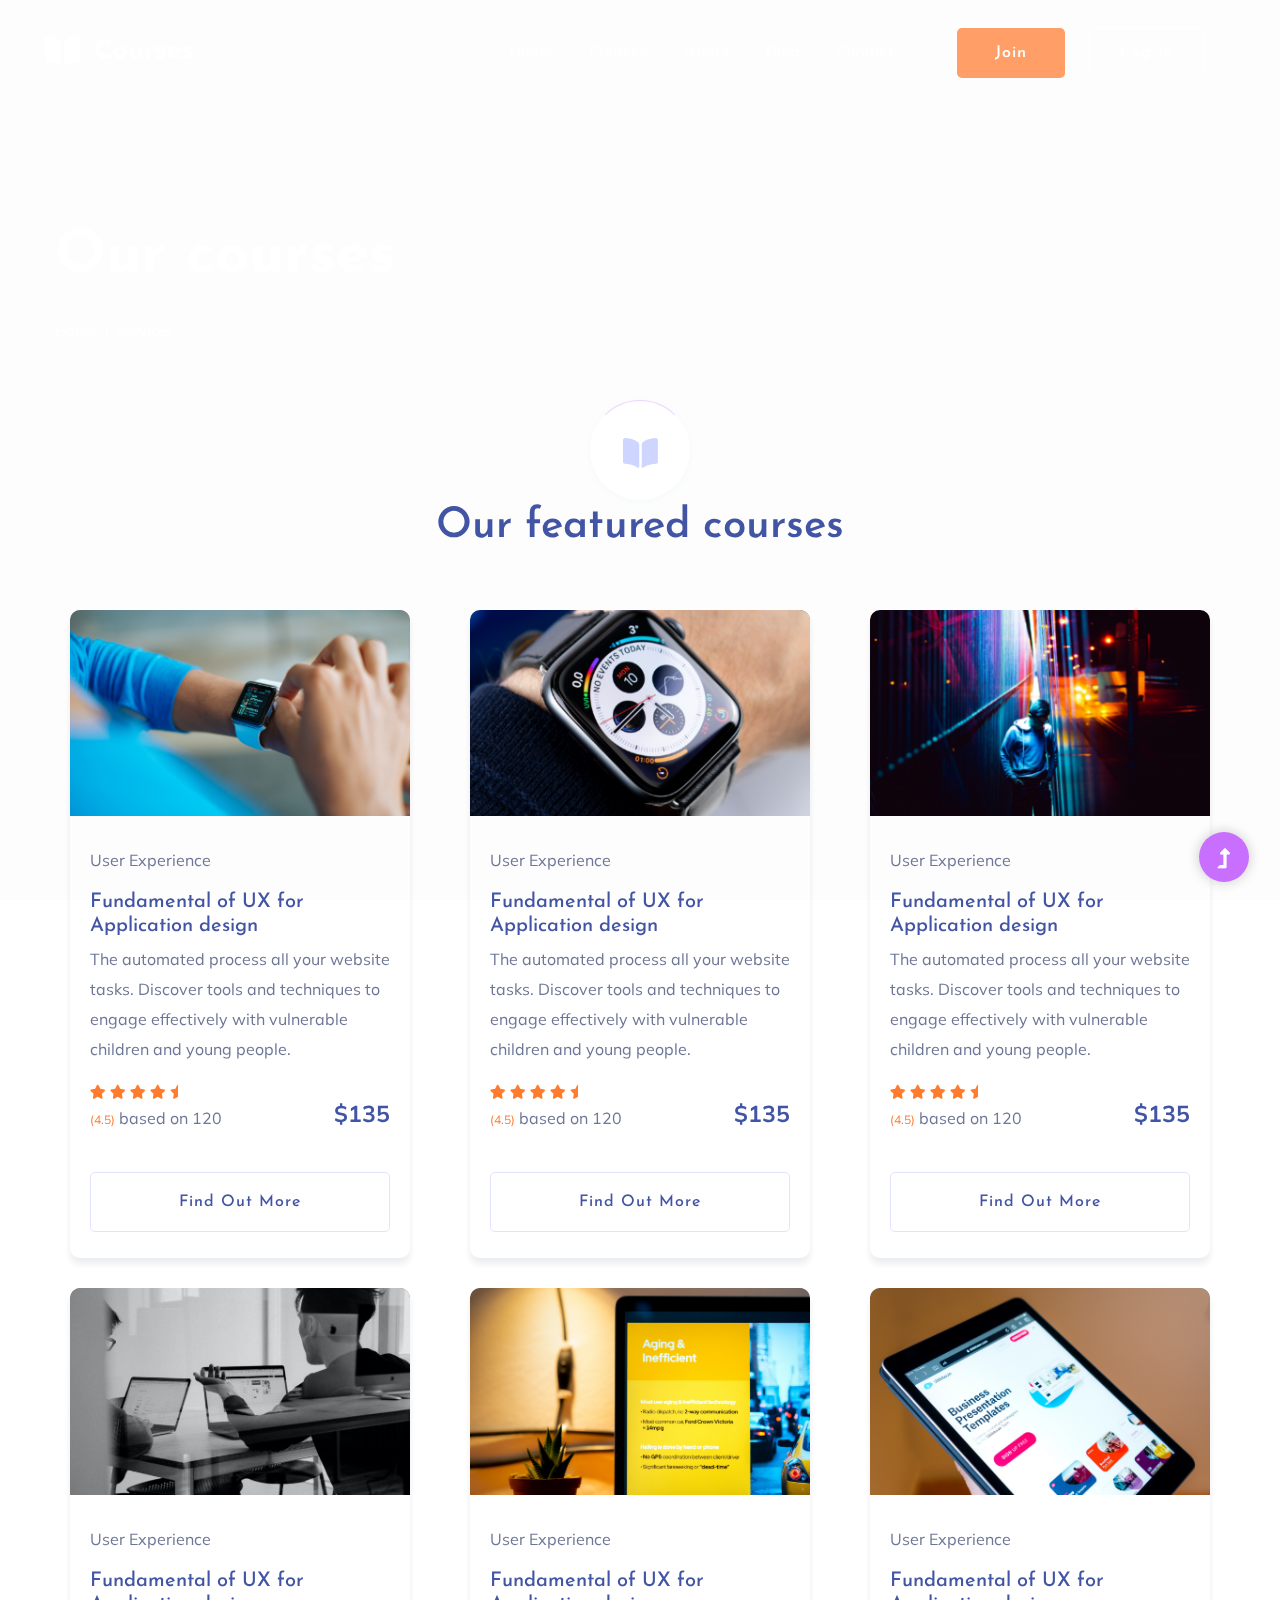
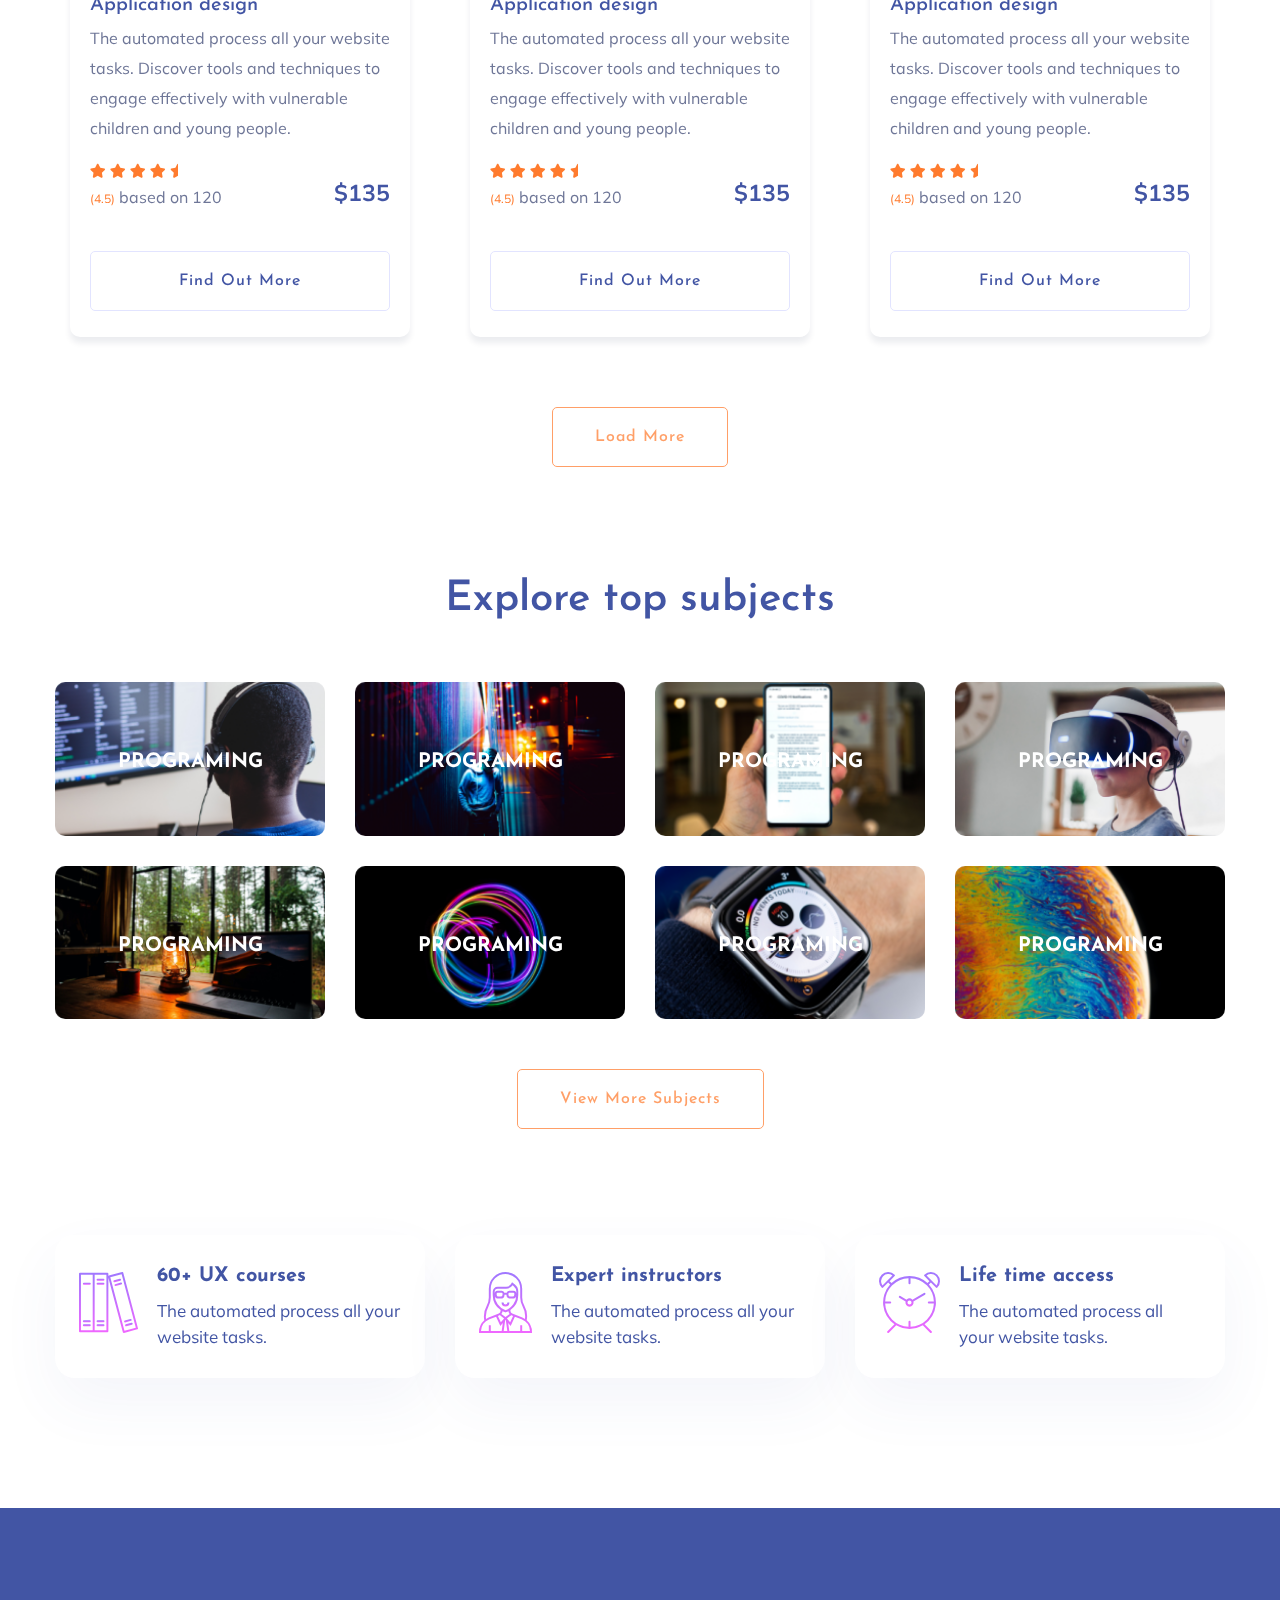
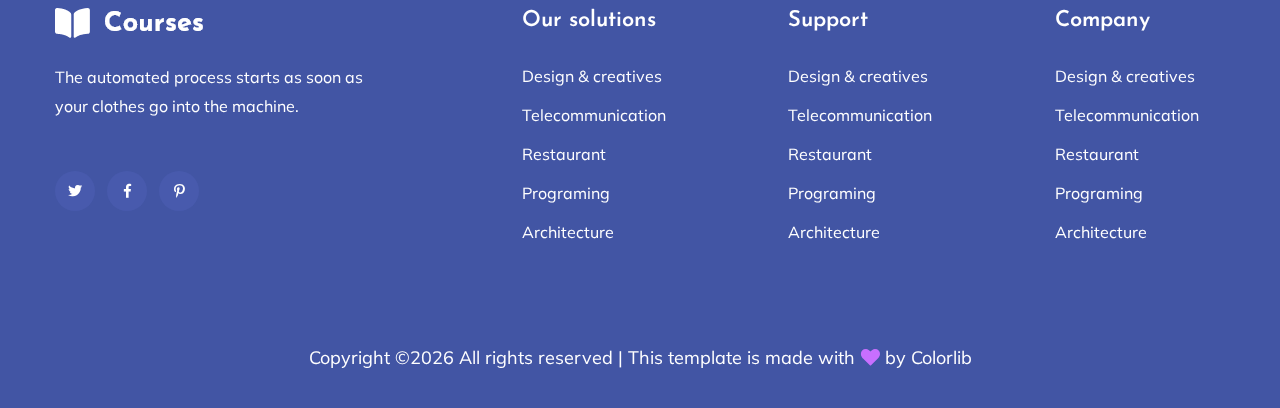
==== commit b0fe2849: "updates" ====
--- a/applications.html
+++ b/applications.html
@@ -3,7 +3,7 @@
 <head>
     <meta charset="utf-8">
     <meta http-equiv="x-ua-compatible" content="ie=edge">
-    <title>Courses | Education</title>
+    <title>C2E | Applications</title>
     <meta name="description" content="">
     <meta name="viewport" content="width=device-width, initial-scale=1">
     <link rel="manifest" href="site.webmanifest">
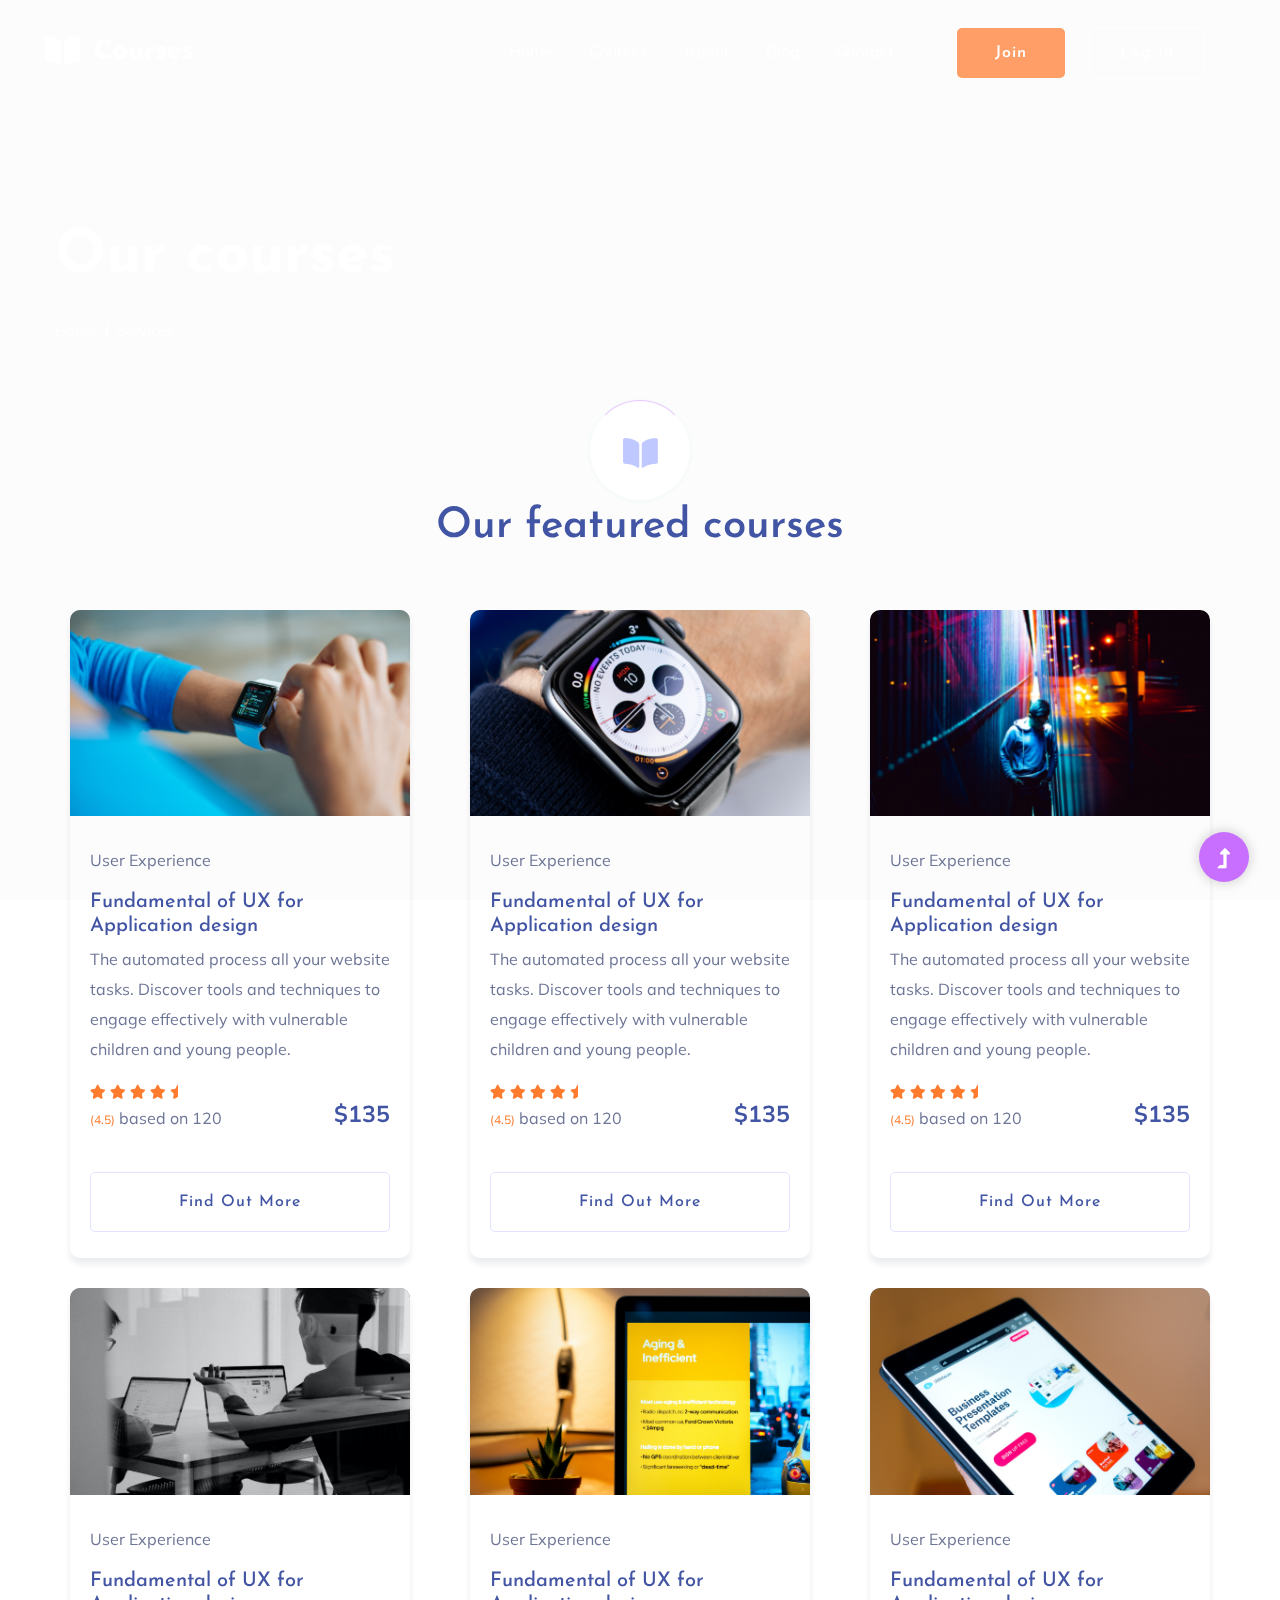
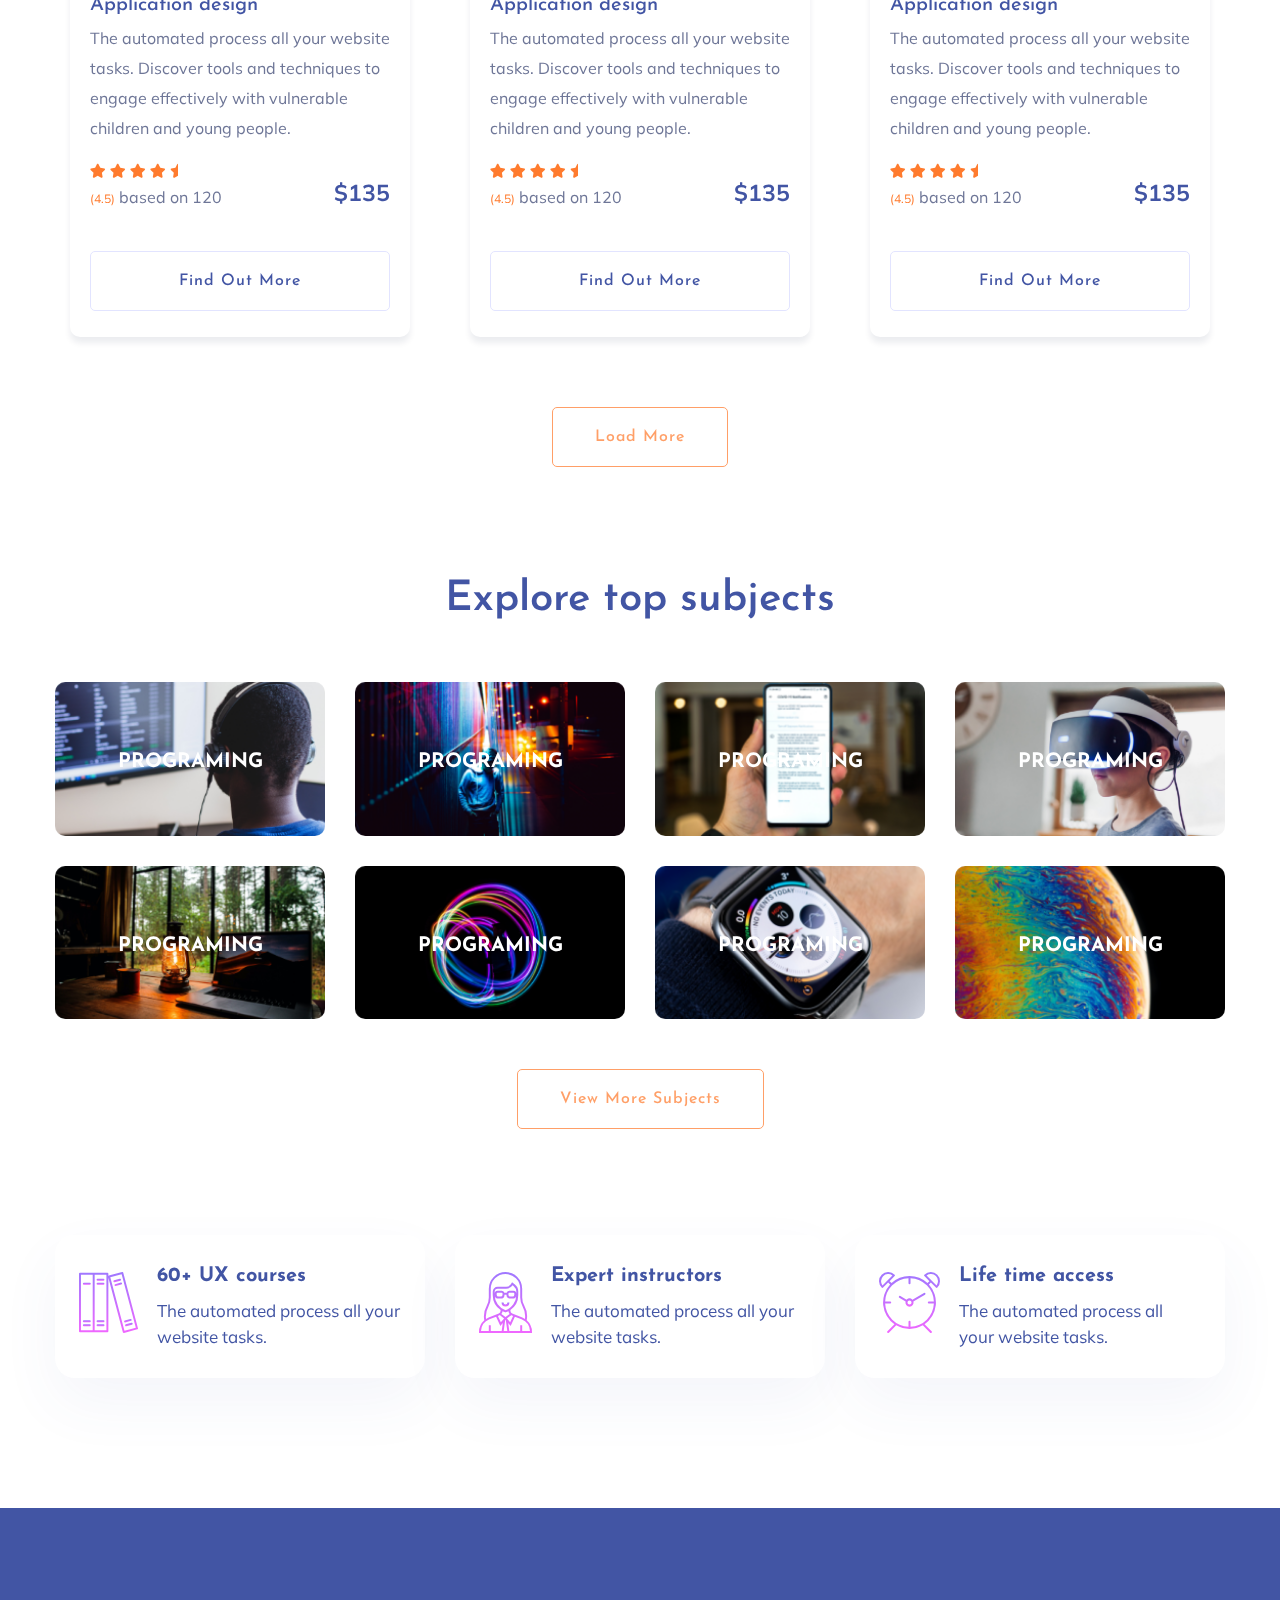
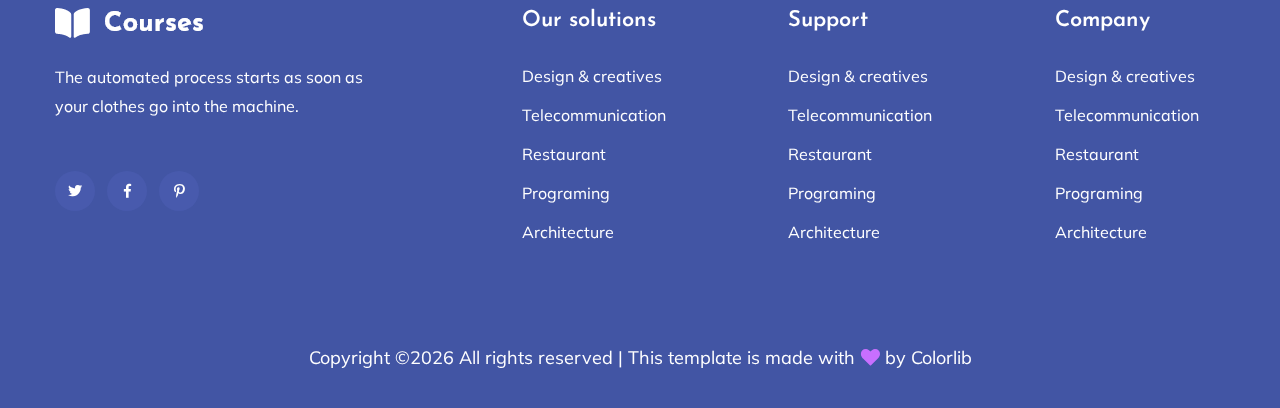
==== commit 808bfbf5: "updates" ====
--- a/applications.html
+++ b/applications.html
@@ -7,7 +7,7 @@
     <meta name="description" content="">
     <meta name="viewport" content="width=device-width, initial-scale=1">
     <link rel="manifest" href="site.webmanifest">
-    <link rel="shortcut icon" type="image/x-icon" href="assets/img/favicon.ico">
+<!--    <link rel="shortcut icon" type="image/x-icon" href="assets/img/favicon.ico">-->
 
     <!-- CSS here -->
     <link rel="stylesheet" href="assets/css/bootstrap.min.css">
--- a/assets/css/style.css
+++ b/assets/css/style.css
@@ -1 +1 @@
-@import url("https://fonts.googleapis.com/css2?family=Josefin+Sans:wght@300;400;500;600;700&family=Mulish:wght@400;500;600;700&display=swap");.white-bg{background:#ffffff}.gray-bg{background:#f5f5f5}.gray-bg{background:#f7f7fd}.white-bg{background:#fff}.black-bg{background:#16161a}.theme-bg{background:#C86FFF}.brand-bg{background:#f1f4fa}.testimonial-bg{background:#f9fafc}.white-color{color:#fff}.black-color{color:#16161a}.theme-color{color:#C86FFF}.boxed-btn{background:#fff;color:#C86FFF !important;display:inline-block;padding:18px 44px;font-family:"Josefin Sans",sans-serif;font-size:14px;font-weight:400;border:0;border:1px solid #C86FFF;letter-spacing:3px;text-align:center;color:#C86FFF;text-transform:uppercase;cursor:pointer}.boxed-btn:hover{background:#C86FFF;color:#fff !important;border:1px solid #C86FFF}.boxed-btn:focus{outline:none}.boxed-btn.large-width{width:220px}[data-overlay]{position:relative;background-size:cover;background-repeat:no-repeat;background-position:center center}[data-overlay]::before{position:absolute;left:0;top:0;right:0;bottom:0;content:""}[data-opacity="1"]::before{opacity:0.1}[data-opacity="2"]::before{opacity:0.2}[data-opacity="3"]::before{opacity:0.3}[data-opacity="4"]::before{opacity:0.4}[data-opacity="5"]::before{opacity:0.5}[data-opacity="6"]::before{opacity:0.6}[data-opacity="7"]::before{opacity:0.7}[data-opacity="8"]::before{opacity:0.8}[data-opacity="9"]::before{opacity:0.9}body{font-family:"Mulish",sans-serif;font-weight:normal;font-style:normal;font-size:16px}h1,h2,h3,h4,h5,h6{font-family:"Josefin Sans",sans-serif;color:#4255A4;margin-top:0px;font-style:normal;font-weight:400;text-transform:normal}p{font-family:"Mulish",sans-serif;color:#10285d;font-size:16px;line-height:30px;margin-bottom:15px;font-weight:normal}.bg-img-1{background-image:url(../img/slider/slider-img-1.jpg)}.bg-img-2{background-image:url(../img/background-img/bg-img-2.jpg)}.cta-bg-1{background-image:url(../img/background-img/bg-img-3.jpg)}.img{max-width:100%;-webkit-transition:.3s;-moz-transition:.3s;-o-transition:.3s;transition:.3s}.f-left{float:left}.f-right{float:right}.fix{overflow:hidden}.clear{clear:both}a,.button{-webkit-transition:.3s;-moz-transition:.3s;-o-transition:.3s;transition:.3s}a:focus,.button:focus{text-decoration:none;outline:none}a{color:#635c5c}a:hover{color:#fff}a:focus,a:hover,.portfolio-cat a:hover,.footer -menu li a:hover{text-decoration:none}a,button{color:#fff;outline:medium none}button:focus,input:focus,input:focus,textarea,textarea:focus{outline:0}.uppercase{text-transform:uppercase}input:focus::-moz-placeholder{opacity:0;-webkit-transition:.4s;-o-transition:.4s;transition:.4s}.capitalize{text-transform:capitalize}h1 a,h2 a,h3 a,h4 a,h5 a,h6 a{color:inherit}ul{margin:0px;padding:0px}li{list-style:none}hr{border-bottom:1px solid #eceff8;border-top:0 none;margin:30px 0;padding:0}.overlay1{position:relative;z-index:1}.overlay1::before{position:absolute;content:"";background-color:rgba(0,1,2,0.5);width:100%;height:100%;left:0;top:0;bottom:0;right:0;z-index:0;background-repeat:no-repeat;border-radius:10px 10px 0 0}.section-padding{padding-top:120px;padding-bottom:120px}.separator{border-top:1px solid #f2f2f2}.mb-90{margin-bottom:90px}@media (max-width: 767px){.mb-90{margin-bottom:30px}}@media (min-width: 768px) and (max-width: 991px){.mb-90{margin-bottom:45px}}.owl-carousel .owl-nav div{background:rgba(255,255,255,0.8) none repeat scroll 0 0;height:40px;left:20px;line-height:40px;font-size:22px;color:#646464;opacity:1;visibility:visible;position:absolute;text-align:center;top:50%;transform:translateY(-50%);transition:all 0.3s ease 0s;width:40px}.owl-carousel .owl-nav div.owl-next{left:auto;right:-30px}.owl-carousel .owl-nav div.owl-next i{position:relative;right:0;top:1px}.owl-carousel .owl-nav div.owl-prev i{position:relative;right:1px;top:0px}.owl-carousel:hover .owl-nav div{opacity:1;visibility:visible}.owl-carousel:hover .owl-nav div:hover{color:#fff;background:#ff3500}.btn{background:#FF9F67;font-family:"Josefin Sans",sans-serif;text-transform:capitalize;padding:25px 38px !important;color:#fff;cursor:pointer;display:inline-blockc !important;font-size:16px;font-weight:600;border-radius:5px;line-height:1;-moz-user-select:none;letter-spacing:1px;line-height:0;margin-bottom:0;cursor:pointer;transition:color 0.4s linear;position:relative;z-index:1;border:0;overflow:hidden;margin:0;display:inline-block !important}.btn::before{content:"";position:absolute;left:0;top:0;width:101%;height:101%;background:#AE59FF;z-index:1;border-radius:5px;transition:transform 0.5s;transition-timing-function:ease;transform-origin:0 0;transition-timing-function:cubic-bezier(0.5, 1.6, 0.4, 0.7);transform:scaleX(0);border-radius:0px}.btn:hover{background-position:right}.btn:hover::before{transform:scaleX(1);color:#fff !important;z-index:-1}.btn:hover.btn3{background-position:right;border:1px solid transparent}.btn.btn3{background:none;border:1px solid #fff;margin-left:20px;color:#fff;padding:25px 30px !important}.btn.btn3::before{border:1px solid transparent;background:transparent}.btn.btn3:hover::before{background:#FF9F67;border:1px solid transparent}@media only screen and (min-width: 768px) and (max-width: 991px){.btn.btn3{margin-left:0px !important}}@media only screen and (min-width: 576px) and (max-width: 767px){.btn.btn3{margin-left:0px !important}}@media (max-width: 575px){.btn.btn3{margin-left:0px !important}}.btn.focus,.btn:focus{outline:0;box-shadow:none}.about-btn{padding:19px 97px 19px 20px}.header-btn{padding:30px 57px}.hero-btn{padding:30px 29px}.white-btn{padding:30px 39px;background:#fff;color:#072366 !important}.white-btn::before{background:#C86FFF;color:#fff !important}.black-btn{padding:14px 35px;background:#000}.black-btn::before{background:#331391}.cal-btn i{color:#09cc7f !important;font-size:31px;font-weight:300;margin-right:10px}.cal-btn>p{color:#072366 !important;font-weight:700;font-size:16px;display:inline-block;margin:0 !important;position:relative;top:-7px}.submit-btn2{background:#FF9F67;width:100%;height:60px;padding:10px 20px;border:0;color:#fff;text-transform:capitalize;cursor:pointer;font-size:16px;border-radius:0px}.btn2{padding:15px 65px 20px 31px;text-transform:capitalize;border-radius:0px;cursor:pointer;color:#FF3514;display:inline-block;font-size:16px;box-shadow:0px 7px 21px 0px rgba(0,0,0,0.12);border:1px solid #FF3514;background:none}.border-btn{border:1px solid #FF9F67;color:#FF9F67;font-family:"Josefin Sans",sans-serif;background:none;border-radius:5px;text-transform:capitalize;padding:17px 42px;-moz-user-select:none;cursor:pointer;display:inline-block;font-size:16px;font-weight:500;letter-spacing:1px;margin-bottom:0;position:relative;transition:color 0.4s linear;position:relative;overflow:hidden;margin:0}.border-btn i{font-size:16px;margin-right:10px;color:#C86FFF;-webkit-transition:.3s;-moz-transition:.3s;-o-transition:.3s;transition:.3s}.border-btn::before{border:1px solid transparent;content:"";position:absolute;left:0;top:0;width:101%;height:101%;background:#FF9F67;z-index:-1;transition:transform 0.5s;transition-timing-function:ease;transform-origin:0 0;transition-timing-function:cubic-bezier(0.5, 1.6, 0.4, 0.7);transform:scaleY(0);border-radius:0}.border-btn:hover::before{transform:scaleY(1);border:1px solid transparent;color:#fff}.border-btn.border-btn2{width:100%;text-align:center;border:1px solid #E2E4FF;color:#4255A4}.border-btn.border-btn2:hover{color:#fff}.border-btn2{width:100%}.section-over1{position:relative;z-index:1}.section-over1::before{position:absolute;content:"";background-color:rgba(6,7,6,0.6);width:100%;height:100%;left:0;top:0;bottom:0;right:0;z-index:-1;background-repeat:no-repeat}.breadcrumb>.active{color:#888}#scrollUp,#back-top{background:#C86FFF;height:50px;width:50px;right:31px;bottom:18px;position:fixed;color:#fff;font-size:20px;text-align:center;border-radius:50%;line-height:48px;border:2px solid transparent;box-shadow:0 0 10px 3px rgba(108,98,98,0.2)}@media (max-width: 575px){#scrollUp,#back-top{right:16px}}#scrollUp a i,#back-top a i{display:block;line-height:50px}#scrollUp:hover{color:#fff}.all-btn{color:#C86FFF;text-decoration:underline;font-size:16px}.all-btn:hover{color:#C86FFF;text-decoration:underline;letter-spacing:1px}.sticky-bar{left:0;margin:auto;position:fixed;top:0;width:100%;-webkit-box-shadow:0 10px 15px rgba(25,25,25,0.1);box-shadow:0 10px 15px rgba(25,25,25,0.1);z-index:9999;-webkit-animation:300ms ease-in-out 0s normal none 1 running fadeInDown;animation:300ms ease-in-out 0s normal none 1 running fadeInDown;-webkit-box-shadow:0 10px 15px rgba(25,25,25,0.1);background:#fff}.mt-5{margin-top:5px}.mt-10{margin-top:10px}.mt-15{margin-top:15px}.mt-20{margin-top:20px}.mt-25{margin-top:25px}.mt-30{margin-top:30px}.mt-35{margin-top:35px}.mt-40{margin-top:40px}.mt-45{margin-top:45px}.mt-50{margin-top:50px}.mt-55{margin-top:55px}.mt-60{margin-top:60px}.mt-65{margin-top:65px}.mt-70{margin-top:70px}.mt-75{margin-top:75px}.mt-80{margin-top:80px}.mt-85{margin-top:85px}.mt-90{margin-top:90px}.mt-95{margin-top:95px}.mt-100{margin-top:100px}.mt-105{margin-top:105px}.mt-110{margin-top:110px}.mt-115{margin-top:115px}.mt-120{margin-top:120px}.mt-125{margin-top:125px}.mt-130{margin-top:130px}.mt-135{margin-top:135px}.mt-140{margin-top:140px}.mt-145{margin-top:145px}.mt-150{margin-top:150px}.mt-155{margin-top:155px}.mt-160{margin-top:160px}.mt-165{margin-top:165px}.mt-170{margin-top:170px}.mt-175{margin-top:175px}.mt-180{margin-top:180px}.mt-185{margin-top:185px}.mt-190{margin-top:190px}.mt-195{margin-top:195px}.mt-200{margin-top:200px}.mb-5{margin-bottom:5px}.mb-10{margin-bottom:10px}.mb-15{margin-bottom:15px}.mb-20{margin-bottom:20px}.mb-25{margin-bottom:25px}.mb-30{margin-bottom:30px}.mb-35{margin-bottom:35px}.mb-40{margin-bottom:40px}.mb-45{margin-bottom:45px}.mb-50{margin-bottom:50px}.mb-55{margin-bottom:55px}.mb-60{margin-bottom:60px}.mb-65{margin-bottom:65px}.mb-70{margin-bottom:70px}.mb-75{margin-bottom:75px}.mb-80{margin-bottom:80px}.mb-85{margin-bottom:85px}.mb-90{margin-bottom:90px}.mb-95{margin-bottom:95px}.mb-100{margin-bottom:100px}.mb-105{margin-bottom:105px}.mb-110{margin-bottom:110px}.mb-115{margin-bottom:115px}.mb-120{margin-bottom:120px}.mb-125{margin-bottom:125px}.mb-130{margin-bottom:130px}.mb-135{margin-bottom:135px}.mb-140{margin-bottom:140px}.mb-145{margin-bottom:145px}.mb-150{margin-bottom:150px}.mb-155{margin-bottom:155px}.mb-160{margin-bottom:160px}.mb-165{margin-bottom:165px}.mb-170{margin-bottom:170px}.mb-175{margin-bottom:175px}.mb-180{margin-bottom:180px}.mb-185{margin-bottom:185px}.mb-190{margin-bottom:190px}.mb-195{margin-bottom:195px}.mb-200{margin-bottom:200px}.ml-5{margin-left:5px}.ml-10{margin-left:10px}.ml-15{margin-left:15px}.ml-20{margin-left:20px}.ml-25{margin-left:25px}.ml-30{margin-left:30px}.ml-35{margin-left:35px}.ml-40{margin-left:40px}.ml-45{margin-left:45px}.ml-50{margin-left:50px}.ml-55{margin-left:55px}.ml-60{margin-left:60px}.ml-65{margin-left:65px}.ml-70{margin-left:70px}.ml-75{margin-left:75px}.ml-80{margin-left:80px}.ml-85{margin-left:85px}.ml-90{margin-left:90px}.ml-95{margin-left:95px}.ml-100{margin-left:100px}.ml-105{margin-left:105px}.ml-110{margin-left:110px}.ml-115{margin-left:115px}.ml-120{margin-left:120px}.ml-125{margin-left:125px}.ml-130{margin-left:130px}.ml-135{margin-left:135px}.ml-140{margin-left:140px}.ml-145{margin-left:145px}.ml-150{margin-left:150px}.ml-155{margin-left:155px}.ml-160{margin-left:160px}.ml-165{margin-left:165px}.ml-170{margin-left:170px}.ml-175{margin-left:175px}.ml-180{margin-left:180px}.ml-185{margin-left:185px}.ml-190{margin-left:190px}.ml-195{margin-left:195px}.ml-200{margin-left:200px}.mr-5{margin-right:5px}.mr-10{margin-right:10px}.mr-15{margin-right:15px}.mr-20{margin-right:20px}.mr-25{margin-right:25px}.mr-30{margin-right:30px}.mr-35{margin-right:35px}.mr-40{margin-right:40px}.mr-45{margin-right:45px}.mr-50{margin-right:50px}.mr-55{margin-right:55px}.mr-60{margin-right:60px}.mr-65{margin-right:65px}.mr-70{margin-right:70px}.mr-75{margin-right:75px}.mr-80{margin-right:80px}.mr-85{margin-right:85px}.mr-90{margin-right:90px}.mr-95{margin-right:95px}.mr-100{margin-right:100px}.mr-105{margin-right:105px}.mr-110{margin-right:110px}.mr-115{margin-right:115px}.mr-120{margin-right:120px}.mr-125{margin-right:125px}.mr-130{margin-right:130px}.mr-135{margin-right:135px}.mr-140{margin-right:140px}.mr-145{margin-right:145px}.mr-150{margin-right:150px}.mr-155{margin-right:155px}.mr-160{margin-right:160px}.mr-165{margin-right:165px}.mr-170{margin-right:170px}.mr-175{margin-right:175px}.mr-180{margin-right:180px}.mr-185{margin-right:185px}.mr-190{margin-right:190px}.mr-195{margin-right:195px}.mr-200{margin-right:200px}.pt-5{padding-top:5px}.pt-10{padding-top:10px}.pt-15{padding-top:15px}.pt-20{padding-top:20px}.pt-25{padding-top:25px}.pt-30{padding-top:30px}.pt-35{padding-top:35px}.pt-40{padding-top:40px}.pt-45{padding-top:45px}.pt-50{padding-top:50px}.pt-55{padding-top:55px}.pt-60{padding-top:60px}.pt-65{padding-top:65px}.pt-70{padding-top:70px}.pt-75{padding-top:75px}.pt-80{padding-top:80px}.pt-85{padding-top:85px}.pt-90{padding-top:90px}.pt-95{padding-top:95px}.pt-100{padding-top:100px}.pt-105{padding-top:105px}.pt-110{padding-top:110px}.pt-115{padding-top:115px}.pt-120{padding-top:120px}.pt-125{padding-top:125px}.pt-130{padding-top:130px}.pt-135{padding-top:135px}.pt-140{padding-top:140px}.pt-145{padding-top:145px}.pt-150{padding-top:150px}.pt-155{padding-top:155px}.pt-160{padding-top:160px}.pt-165{padding-top:165px}.pt-170{padding-top:170px}.pt-175{padding-top:175px}.pt-180{padding-top:180px}.pt-185{padding-top:185px}.pt-190{padding-top:190px}.pt-195{padding-top:195px}.pt-200{padding-top:200px}.pt-260{padding-top:260px}.pb-5{padding-bottom:5px}.pb-10{padding-bottom:10px}.pb-15{padding-bottom:15px}.pb-20{padding-bottom:20px}.pb-25{padding-bottom:25px}.pb-30{padding-bottom:30px}.pb-35{padding-bottom:35px}.pb-40{padding-bottom:40px}.pb-45{padding-bottom:45px}.pb-50{padding-bottom:50px}.pb-55{padding-bottom:55px}.pb-60{padding-bottom:60px}.pb-65{padding-bottom:65px}.pb-70{padding-bottom:70px}.pb-75{padding-bottom:75px}.pb-80{padding-bottom:80px}.pb-85{padding-bottom:85px}.pb-90{padding-bottom:90px}.pb-95{padding-bottom:95px}.pb-100{padding-bottom:100px}.pb-105{padding-bottom:105px}.pb-110{padding-bottom:110px}.pb-115{padding-bottom:115px}.pb-120{padding-bottom:120px}.pb-125{padding-bottom:125px}.pb-130{padding-bottom:130px}.pb-135{padding-bottom:135px}.pb-140{padding-bottom:140px}.pb-145{padding-bottom:145px}.pb-150{padding-bottom:150px}.pb-155{padding-bottom:155px}.pb-160{padding-bottom:160px}.pb-165{padding-bottom:165px}.pb-170{padding-bottom:170px}.pb-175{padding-bottom:175px}.pb-180{padding-bottom:180px}.pb-185{padding-bottom:185px}.pb-190{padding-bottom:190px}.pb-195{padding-bottom:195px}.pb-200{padding-bottom:200px}.pl-5{padding-left:5px}.pl-10{padding-left:10px}.pl-15{padding-left:15px}.pl-20{padding-left:20px}.pl-25{padding-left:25px}.pl-30{padding-left:30px}.pl-35{padding-left:35px}.pl-40{padding-left:40px}.pl-45{padding-left:45px}.pl-50{padding-left:50px}.pl-55{padding-left:55px}.pl-60{padding-left:60px}.pl-65{padding-left:65px}.pl-70{padding-left:70px}.pl-75{padding-left:75px}.pl-80{padding-left:80px}.pl-85{padding-left:85px}.pl-90{padding-left:90px}.pl-95{padding-left:95px}.pl-100{padding-left:100px}.pl-105{padding-left:105px}.pl-110{padding-left:110px}.pl-115{padding-left:115px}.pl-120{padding-left:120px}.pl-125{padding-left:125px}.pl-130{padding-left:130px}.pl-135{padding-left:135px}.pl-140{padding-left:140px}.pl-145{padding-left:145px}.pl-150{padding-left:150px}.pl-155{padding-left:155px}.pl-160{padding-left:160px}.pl-165{padding-left:165px}.pl-170{padding-left:170px}.pl-175{padding-left:175px}.pl-180{padding-left:180px}.pl-185{padding-left:185px}.pl-190{padding-left:190px}.pl-195{padding-left:195px}.pl-200{padding-left:200px}.pr-5{padding-right:5px}.pr-10{padding-right:10px}.pr-15{padding-right:15px}.pr-20{padding-right:20px}.pr-25{padding-right:25px}.pr-30{padding-right:30px}.pr-35{padding-right:35px}.pr-40{padding-right:40px}.pr-45{padding-right:45px}.pr-50{padding-right:50px}.pr-55{padding-right:55px}.pr-60{padding-right:60px}.pr-65{padding-right:65px}.pr-70{padding-right:70px}.pr-75{padding-right:75px}.pr-80{padding-right:80px}.pr-85{padding-right:85px}.pr-90{padding-right:90px}.pr-95{padding-right:95px}.pr-100{padding-right:100px}.pr-105{padding-right:105px}.pr-110{padding-right:110px}.pr-115{padding-right:115px}.pr-120{padding-right:120px}.pr-125{padding-right:125px}.pr-130{padding-right:130px}.pr-135{padding-right:135px}.pr-140{padding-right:140px}.pr-145{padding-right:145px}.pr-150{padding-right:150px}.pr-155{padding-right:155px}.pr-160{padding-right:160px}.pr-165{padding-right:165px}.pr-170{padding-right:170px}.pr-175{padding-right:175px}.pr-180{padding-right:180px}.pr-185{padding-right:185px}.pr-190{padding-right:190px}.pr-195{padding-right:195px}.pr-200{padding-right:200px}.bounce-animate{animation-name:float-bob;animation-duration:2s;animation-iteration-count:infinite;-moz-animation-name:float-bob;-moz-animation-duration:2s;-moz-animation-iteration-count:infinite;-moz-animation-timing-function:linear;-ms-animation-name:float-bob;-ms-animation-duration:2s;-ms-animation-iteration-count:infinite;-ms-animation-timing-function:linear;-o-animation-name:float-bob;-o-animation-duration:2s;-o-animation-iteration-count:infinite;-o-animation-timing-function:linear}@-webkit-keyframes float-bob{0%{-webkit-transform:translateY(-20px);transform:translateY(-20px)}50%{-webkit-transform:translateY(-10px);transform:translateY(-10px)}100%{-webkit-transform:translateY(-20px);transform:translateY(-20px)}}.heartbeat{animation:heartbeat 1s infinite alternate}@-webkit-keyframes heartbeat{to{-webkit-transform:scale(1.03);transform:scale(1.03)}}.rotateme{-webkit-animation-name:rotateme;animation-name:rotateme;-webkit-animation-duration:30s;animation-duration:30s;-webkit-animation-iteration-count:infinite;animation-iteration-count:infinite;-webkit-animation-timing-function:linear;animation-timing-function:linear}@keyframes rotateme{from{-webkit-transform:rotate(0deg);transform:rotate(0deg)}to{-webkit-transform:rotate(360deg);transform:rotate(360deg)}}@-webkit-keyframes rotateme{from{-webkit-transform:rotate(0deg)}to{-webkit-transform:rotate(360deg)}}.preloader{background-color:#f7f7f7;width:100%;height:100%;position:fixed;top:0;left:0;right:0;bottom:0;z-index:999999;-webkit-transition:.6s;-o-transition:.6s;transition:.6s;margin:0 auto}.preloader .preloader-circle{width:100px;height:100px;position:relative;border-style:solid;border-width:1px;border-top-color:#C86FFF;border-bottom-color:transparent;border-left-color:transparent;border-right-color:transparent;z-index:10;border-radius:50%;-webkit-box-shadow:0 1px 5px 0 rgba(35,181,185,0.15);box-shadow:0 1px 5px 0 rgba(35,181,185,0.15);background-color:#fff;-webkit-animation:zoom 2000ms infinite ease;animation:zoom 2000ms infinite ease;-webkit-transition:.6s;-o-transition:.6s;transition:.6s}.preloader .preloader-circle2{border-top-color:#0078ff}.preloader .preloader-img{position:absolute;top:50%;z-index:200;left:0;right:0;margin:0 auto;text-align:center;display:inline-block;-webkit-transform:translateY(-50%);-ms-transform:translateY(-50%);transform:translateY(-50%);padding-top:6px;-webkit-transition:.6s;-o-transition:.6s;transition:.6s}.preloader .preloader-img img{max-width:55px}.preloader .pere-text strong{font-weight:800;color:#dca73a;text-transform:uppercase}@-webkit-keyframes zoom{0%{-webkit-transform:rotate(0deg);transform:rotate(0deg);-webkit-transition:.6s;-o-transition:.6s;transition:.6s}100%{-webkit-transform:rotate(360deg);transform:rotate(360deg);-webkit-transition:.6s;-o-transition:.6s;transition:.6s}}@keyframes zoom{0%{-webkit-transform:rotate(0deg);transform:rotate(0deg);-webkit-transition:.6s;-o-transition:.6s;transition:.6s}100%{-webkit-transform:rotate(360deg);transform:rotate(360deg);-webkit-transition:.6s;-o-transition:.6s;transition:.6s}}.slick-initialized .slick-slide{outline:0}.section-padding2{padding-top:200px;padding-bottom:200px}@media only screen and (min-width: 1200px) and (max-width: 1600px){.section-padding2{padding-top:200px;padding-bottom:200px}}@media only screen and (min-width: 992px) and (max-width: 1199px){.section-padding2{padding-top:200px;padding-bottom:200px}}@media only screen and (min-width: 768px) and (max-width: 991px){.section-padding2{padding-top:100px;padding-bottom:100px}}@media only screen and (min-width: 576px) and (max-width: 767px){.section-padding2{padding-top:70px;padding-bottom:70px}}@media (max-width: 575px){.section-padding2{padding-top:70px;padding-bottom:70px}}.pb-bottom{padding-bottom:100px}@media only screen and (min-width: 768px) and (max-width: 991px){.pb-bottom{padding-bottom:50px}}@media only screen and (min-width: 576px) and (max-width: 767px){.pb-bottom{padding-bottom:10px}}@media (max-width: 575px){.pb-bottom{padding-bottom:10px}}.pb-top{padding-top:100px}@media only screen and (min-width: 768px) and (max-width: 991px){.pb-top{padding-top:70px}}@media only screen and (min-width: 576px) and (max-width: 767px){.pb-top{padding-top:70px}}@media (max-width: 575px){.pb-top{padding-top:70px}}.w-padding2{padding:51px 33px;box-shadow:0 20px 40px rgba(29,37,71,0.04)}@media (max-width: 575px){.w-padding2{padding:31px 13px}}.testimonial-padding{padding-top:190px;padding-bottom:170px}@media only screen and (min-width: 992px) and (max-width: 1199px){.testimonial-padding{padding-top:190px;padding-bottom:170px}}@media only screen and (min-width: 768px) and (max-width: 991px){.testimonial-padding{padding-top:70px;padding-bottom:60px}}@media only screen and (min-width: 576px) and (max-width: 767px){.testimonial-padding{padding-top:60px;padding-bottom:40px}}@media (max-width: 575px){.testimonial-padding{padding-top:60px;padding-bottom:40px}}.w-padding{padding-top:100px;padding-bottom:95px}@media only screen and (min-width: 576px) and (max-width: 767px){.w-padding{padding-top:70px;padding-bottom:70px}}@media (max-width: 575px){.w-padding{padding-top:70px;padding-bottom:70px}}.section-padding30{padding-top:195px;padding-bottom:180px}@media only screen and (min-width: 992px) and (max-width: 1199px){.section-padding30{padding-top:150px;padding-bottom:140px}}@media only screen and (min-width: 768px) and (max-width: 991px){.section-padding30{padding-top:100px;padding-bottom:70px}}@media only screen and (min-width: 576px) and (max-width: 767px){.section-padding30{padding-top:65px;padding-bottom:70px}}@media (max-width: 575px){.section-padding30{padding-top:65px;padding-bottom:70px}}.section-padding40{padding-top:100px;padding-bottom:100px}@media only screen and (min-width: 768px) and (max-width: 991px){.section-padding40{padding-top:70px;padding-bottom:70px}}@media only screen and (min-width: 576px) and (max-width: 767px){.section-padding40{padding-top:60px;padding-bottom:60px}}@media (max-width: 575px){.section-padding40{padding-top:60px;padding-bottom:60px}}.pb-padding{padding-bottom:100px}@media only screen and (min-width: 768px) and (max-width: 991px){.pb-padding{padding-bottom:100px}}@media only screen and (min-width: 576px) and (max-width: 767px){.pb-padding{padding-bottom:60px}}@media (max-width: 575px){.pb-padding{padding-bottom:60px}}.pt-padding{padding-top:140px}@media only screen and (min-width: 768px) and (max-width: 991px){.pt-padding{padding-top:140px}}@media only screen and (min-width: 576px) and (max-width: 767px){.pt-padding{padding-top:70px}}@media (max-width: 575px){.pt-padding{padding-top:70px}}.services-padding{padding-top:145px;padding-bottom:170px}@media only screen and (min-width: 992px) and (max-width: 1199px){.services-padding{padding-top:145px;padding-bottom:170px}}@media only screen and (min-width: 768px) and (max-width: 991px){.services-padding{padding-top:100px;padding-bottom:70px}}@media only screen and (min-width: 576px) and (max-width: 767px){.services-padding{padding-top:65px;padding-bottom:70px}}@media (max-width: 575px){.services-padding{padding-top:65px;padding-bottom:70px}}.section-paddingt30{padding-top:195px;padding-bottom:90px}@media only screen and (min-width: 992px) and (max-width: 1199px){.section-paddingt30{padding-top:150px;padding-bottom:90px}}@media only screen and (min-width: 768px) and (max-width: 991px){.section-paddingt30{padding-top:100px;padding-bottom:40px}}@media only screen and (min-width: 576px) and (max-width: 767px){.section-paddingt30{padding-top:65px;padding-bottom:10px}}@media (max-width: 575px){.section-paddingt30{padding-top:65px;padding-bottom:10px}}.section-padding3{padding-top:150px;padding-bottom:0}@media only screen and (min-width: 992px) and (max-width: 1199px){.section-padding3{padding-top:150px;padding-bottom:0}}@media only screen and (min-width: 768px) and (max-width: 991px){.section-padding3{padding-top:60px;padding-bottom:0}}@media only screen and (min-width: 576px) and (max-width: 767px){.section-padding3{padding-top:60px;padding-bottom:0}}@media (max-width: 575px){.section-padding3{padding-top:60px;padding-bottom:0}}.footer-padding{padding-top:100px;padding-bottom:13px}@media only screen and (min-width: 576px) and (max-width: 767px){.footer-padding{padding-top:70px;padding-bottom:0}}@media (max-width: 575px){.footer-padding{padding-top:70px;padding-bottom:0}}@media (max-width: 575px){.section-tittle{margin-bottom:50px}}@media only screen and (min-width: 576px) and (max-width: 767px){.section-tittle{margin-bottom:50px}}.section-tittle h2{font-size:42px;display:block;font-weight:600;line-height:1.3;margin-bottom:21px}@media only screen and (min-width: 992px) and (max-width: 1199px){.section-tittle h2{font-size:41px}}@media only screen and (min-width: 576px) and (max-width: 767px){.section-tittle h2{font-size:31px}}@media (max-width: 575px){.section-tittle h2{font-size:27px}}@media (max-width: 575px){.small-section-tittle{margin-bottom:50px;text-align:left !important}}@media only screen and (min-width: 576px) and (max-width: 767px){.small-section-tittle{margin-bottom:50px}}.small-section-tittle span{font-size:18px;font-weight:700;margin-bottom:22px;color:#C86FFF;text-transform:capitalize;display:inline-block;letter-spacing:0.05em}@media (max-width: 575px){.small-section-tittle span{font-size:14px;padding-left:0px;text-align:left}}.small-section-tittle h4{color:#28395a;font-size:18px;font-weight:600;line-height:1.2;margin-bottom:20px}.section-bg{background-size:cover;background-repeat:no-repeat;background-position:center center;background-attachment:fixed}.section-bg2{background-size:cover;background-repeat:no-repeat;background-position:center center}.border-bottom{border-bottom:1px solid #ECEBF0}.white-bg{background:#ffffff}.gray-bg{background:#f5f5f5}.gray-bg{background:#f7f7fd}.white-bg{background:#fff}.black-bg{background:#16161a}.theme-bg{background:#C86FFF}.brand-bg{background:#f1f4fa}.testimonial-bg{background:#f9fafc}.white-color{color:#fff}.black-color{color:#16161a}.theme-color{color:#C86FFF}@media only screen and (min-width: 768px) and (max-width: 991px){.header-area{box-shadow:0 10px 15px rgba(25,25,25,0.1)}}@media only screen and (min-width: 576px) and (max-width: 767px){.header-area{box-shadow:0 10px 15px rgba(25,25,25,0.1)}}@media (max-width: 575px){.header-area{box-shadow:0 10px 15px rgba(25,25,25,0.1)}}.header-area .header-top{padding:9px 130px;border-bottom:1px solid #f0f1f2}@media only screen and (min-width: 1200px) and (max-width: 1600px){.header-area .header-top{padding:9px 30px}}@media only screen and (min-width: 992px) and (max-width: 1199px){.header-area .header-top{padding:9px 15px}}@media only screen and (min-width: 768px) and (max-width: 991px){.header-area .header-top{padding:9px 50px}}@media only screen and (min-width: 576px) and (max-width: 767px){.header-area .header-top{padding:9px 20px}}@media (max-width: 575px){.header-area .header-top{padding:9px 0px}}.header-area .header-bottom{padding:0px 130px}@media only screen and (min-width: 1200px) and (max-width: 1600px){.header-area .header-bottom{padding:0px 30px}}@media only screen and (min-width: 992px) and (max-width: 1199px){.header-area .header-bottom{padding:0px 15px}}@media only screen and (min-width: 768px) and (max-width: 991px){.header-area .header-bottom{padding:15px 50px}}@media only screen and (min-width: 576px) and (max-width: 767px){.header-area .header-bottom{padding:15px 20px}}@media (max-width: 575px){.header-area .header-bottom{padding:15px 20px}}@media only screen and (min-width: 768px) and (max-width: 991px){.header-area .header-bottom.header-sticky.sticky-bar .header-right-btn{display:none !important}}@media only screen and (min-width: 576px) and (max-width: 767px){.header-area .header-bottom.header-sticky.sticky-bar .header-right-btn{display:none !important}}@media (max-width: 575px){.header-area .header-bottom.header-sticky.sticky-bar .header-right-btn{display:none !important}}.main-header{position:relative;z-index:3}@media only screen and (min-width: 1200px) and (max-width: 1600px){.main-header .main-menu{margin-right:30px}}.main-header .main-menu ul li{display:inline-block;position:relative;z-index:1;margin:0 27px}@media only screen and (min-width: 1200px) and (max-width: 1600px){.main-header .main-menu ul li{margin:0 14px}}@media only screen and (min-width: 992px) and (max-width: 1199px){.main-header .main-menu ul li{margin:0 8px}}.main-header .main-menu ul li a{color:#fff;font-weight:600;padding:39px 2px;display:block;font-size:16px;-webkit-transition:.3s;-moz-transition:.3s;-o-transition:.3s;transition:.3s;text-transform:capitalize}.main-header .main-menu ul li:hover>a{color:#fff}.main-header .main-menu ul ul.submenu{position:absolute;width:170px;background:#fff;left:0;top:90%;visibility:hidden;opacity:0;box-shadow:0 0 10px 3px rgba(0,0,0,0.05);padding:17px 0;-webkit-transition:.3s;-moz-transition:.3s;-o-transition:.3s;transition:.3s}.main-header .main-menu ul ul.submenu>li{margin-left:7px;display:block}.main-header .main-menu ul ul.submenu>li>a{padding:6px 10px !important;font-size:16px;color:#367FFF}.main-header .main-menu ul ul.submenu>li>a:hover{color:#C86FFF;background:none;padding-left:13px !important}.button-header.margin-left{margin-left:43px !important}@media only screen and (min-width: 768px) and (max-width: 991px){.button-header.margin-left{margin-left:0px !important;margin-bottom:8px !important}}@media only screen and (min-width: 576px) and (max-width: 767px){.button-header.margin-left{margin-left:0px !important;margin-bottom:8px !important}}@media (max-width: 575px){.button-header.margin-left{margin-left:0px !important;margin-bottom:8px !important}}.button-header{margin:0 !important}.main-header ul>li:hover>ul.submenu{visibility:visible;opacity:1;top:100%}@media only screen and (min-width: 768px) and (max-width: 991px){.header-right-btn{position:absolute;bottom:-82px;right:11px}}@media only screen and (min-width: 576px) and (max-width: 767px){.header-right-btn{position:absolute;bottom:-82px;right:11px}}@media (max-width: 575px){.header-right-btn{position:absolute;bottom:-82px;right:11px;margin:0}}.header-transparent{position:absolute;top:0;right:0;left:0;z-index:9}.header-sticky.sticky-bar.sticky .main-menu ul li a{padding:20px 20px !important}@media only screen and (min-width: 768px) and (max-width: 991px){.header-sticky.sticky-bar.sticky{padding:15px 0px}}@media only screen and (min-width: 576px) and (max-width: 767px){.header-sticky.sticky-bar.sticky{padding:15px 0px}}@media (max-width: 575px){.header-sticky.sticky-bar.sticky{padding:15px 0px}}.mobile_menu{position:absolute;right:0px;width:100%;z-index:99}.mobile_menu .slicknav_menu{background:transparent;margin-top:0px !important}.mobile_menu .slicknav_menu .slicknav_btn{top:-27px}.mobile_menu .slicknav_menu .slicknav_btn .slicknav_icon-bar{background-color:#fff !important}.mobile_menu .slicknav_menu .slicknav_nav{margin-top:9px !important;background:#C86FFF}.mobile_menu .slicknav_menu .slicknav_nav a:hover{background:transparent;color:#C86FFF}.mobile_menu .slicknav_menu .slicknav_nav a{font-size:15px;padding:7px 10px}.mobile_menu .slicknav_menu .slicknav_nav .slicknav_item a{padding:0 !important}.slider-height{min-height:854px;background-repeat:no-repeat;background-position:center center;background-size:cover}@media only screen and (min-width: 992px) and (max-width: 1199px){.slider-height{min-height:700px}}@media only screen and (min-width: 768px) and (max-width: 991px){.slider-height{min-height:650px}}@media only screen and (min-width: 576px) and (max-width: 767px){.slider-height{min-height:650px}}@media (max-width: 575px){.slider-height{min-height:600px}}.slider-height2{min-height:400px;background-repeat:no-repeat;background-position:center center;background-size:cover}@media only screen and (min-width: 576px) and (max-width: 767px){.slider-height2{min-height:320px}}@media (max-width: 575px){.slider-height2{min-height:320px}}.slider-height3{min-height:588px;background-repeat:no-repeat;background-position:center center;background-size:cover}@media only screen and (min-width: 992px) and (max-width: 1199px){.slider-height3{min-height:400px}}@media only screen and (min-width: 768px) and (max-width: 991px){.slider-height3{min-height:500px}}@media only screen and (min-width: 576px) and (max-width: 767px){.slider-height3{min-height:308px}}@media (max-width: 575px){.slider-height3{min-height:308px}}.slider-area,.slider-area2{background-image:url(../img/hero/h1_hero.png);background-size:cover;background-repeat:no-repeat;background-position:center center}.slider-area.slider-area2,.slider-area2.slider-area2{background-image:url(../img/hero/hero2.png)}.slider-area .hero__caption,.slider-area2 .hero__caption{overflow:hidden}.slider-area .hero__caption span,.slider-area2 .hero__caption span{color:#31ff7a;font-size:60px;line-height:1.2;font-weight:400;margin-bottom:30px;display:block}@media (max-width: 575px){.slider-area .hero__caption span,.slider-area2 .hero__caption span{margin-bottom:30px;font-size:56px}}.slider-area .hero__caption h1,.slider-area2 .hero__caption h1{font-size:60px;font-weight:700;color:#fff;line-height:1.3;margin-bottom:22px}@media only screen and (min-width: 992px) and (max-width: 1199px){.slider-area .hero__caption h1,.slider-area2 .hero__caption h1{font-size:60px;line-height:1.2}}@media only screen and (min-width: 768px) and (max-width: 991px){.slider-area .hero__caption h1,.slider-area2 .hero__caption h1{font-size:50px;line-height:1.2}}@media only screen and (min-width: 576px) and (max-width: 767px){.slider-area .hero__caption h1,.slider-area2 .hero__caption h1{font-size:38px;line-height:1.2;margin-bottom:20px}}@media (max-width: 575px){.slider-area .hero__caption h1,.slider-area2 .hero__caption h1{font-size:28px;line-height:1.2;margin-bottom:20px}}.slider-area .hero__caption p,.slider-area2 .hero__caption p{color:#fff;font-size:18px;margin-bottom:34px}@media (max-width: 575px){.slider-area .hero__caption p,.slider-area2 .hero__caption p{font-size:16px;padding:0 0px}}.slider-area .hero__caption.hero__caption2,.slider-area2 .hero__caption.hero__caption2{padding-top:218px}@media (max-width: 575px){.slider-area .hero__caption.hero__caption2,.slider-area2 .hero__caption.hero__caption2{padding-top:184px}}@media only screen and (min-width: 576px) and (max-width: 767px){.slider-area .hero__caption.hero__caption2,.slider-area2 .hero__caption.hero__caption2{padding-top:184px}}.project-screen{margin-top:-500px}@media only screen and (min-width: 992px) and (max-width: 1199px){.project-screen{margin-top:-416px}}@media only screen and (min-width: 768px) and (max-width: 991px){.project-screen{margin-top:-361px}}@media only screen and (min-width: 576px) and (max-width: 767px){.project-screen{margin-top:-331px}}@media (max-width: 575px){.project-screen{margin-top:-140px}}.hero-overly{position:relative;z-index:1}.hero-overly::before{position:absolute;content:"";background-color:rgba(0,1,2,0.4);width:100%;height:100%;left:0;top:0;bottom:0;right:0;z-index:0;background-repeat:no-repeat}.hero-overly2{position:relative;z-index:1}.hero-overly2::before{position:absolute;content:"";background-color:rgba(0,0,50,0.7);width:100%;height:100%;left:0;top:0;bottom:0;right:0;z-index:0;background-repeat:no-repeat}.header-transparent{position:absolute;top:0;right:0;left:0;z-index:9}.about-area1 .support-wrapper{display:flex;justify-content:space-between;flex-wrap:wrap}@media only screen and (min-width: 992px) and (max-width: 1199px){.about-area1 .support-wrapper{display:block}}.about-area1 .support-wrapper .left-content1{width:49%;padding-left:366px}@media only screen and (min-width: 1200px) and (max-width: 1600px){.about-area1 .support-wrapper .left-content1{width:45%;padding-left:100px}}@media only screen and (min-width: 1601px) and (max-width: 1800px){.about-area1 .support-wrapper .left-content1{width:42%;padding-left:120px}}@media only screen and (min-width: 1200px) and (max-width: 1440px){.about-area1 .support-wrapper .left-content1{padding-left:30px;width:48%}}@media only screen and (min-width: 1200px) and (max-width: 1300px){.about-area1 .support-wrapper .left-content1{padding-left:100px;width:49%}}@media only screen and (min-width: 992px) and (max-width: 1199px){.about-area1 .support-wrapper .left-content1{width:67%;padding-left:120px}}@media only screen and (min-width: 768px) and (max-width: 991px){.about-area1 .support-wrapper .left-content1{width:82%;padding-left:30px;padding-left:50px}}@media only screen and (min-width: 576px) and (max-width: 767px){.about-area1 .support-wrapper .left-content1{width:100%;padding-left:30px}}@media (max-width: 575px){.about-area1 .support-wrapper .left-content1{width:100%;padding-left:30px}}.about-area1 .support-wrapper .left-content1 .about-icon{width:80px;height:80px;border-radius:50px;display:inline-block;position:relative;margin-bottom:31px;line-height:80px;text-align:center;box-shadow:0px 15px 25px rgba(66,85,164,0.08)}.about-area1 .support-wrapper .left-content1 .single-features{display:flex}.about-area1 .support-wrapper .left-content1 .single-features .features-icon{position:relative;top:8px}.about-area1 .support-wrapper .left-content1 .single-features .features-icon img{display:block}.about-area1 .support-wrapper .left-content1 .single-features .features-caption{padding-left:19px}.about-area1 .support-wrapper .left-content1 .single-features .features-caption h3{font-size:25px;line-height:1.2;margin-bottom:16px;font-weight:400}.about-area1 .support-wrapper .left-content1 .single-features .features-caption p{font-size:16px;line-height:1.8;color:#4255A4}.about-area1 .support-wrapper .right-content1{width:40%;margin-right:100px;position:relative}@media only screen and (min-width: 1200px) and (max-width: 1600px){.about-area1 .support-wrapper .right-content1{width:46%;margin-right:50px}}@media only screen and (min-width: 992px) and (max-width: 1199px){.about-area1 .support-wrapper .right-content1{width:78%;margin-left:119px;padding-top:50px}}@media only screen and (min-width: 768px) and (max-width: 991px){.about-area1 .support-wrapper .right-content1{width:80%;padding-top:50px;margin-right:50px;padding-left:50px}}@media only screen and (min-width: 768px) and (max-width: 991px){.about-area1 .support-wrapper .right-content1{width:100%;padding-top:50px;margin-right:30px}}@media only screen and (min-width: 576px) and (max-width: 767px){.about-area1 .support-wrapper .right-content1{width:100%;padding-top:50px;padding-left:30px;margin-right:30px}}@media (max-width: 575px){.about-area1 .support-wrapper .right-content1{width:100%;padding-top:50px;padding-left:20px;margin-right:20px}}.about-area1 .support-wrapper .right-content1 .right-img img{width:100%}.about-area2 .support-wrapper{display:flex;justify-content:start;flex-wrap:wrap}@media only screen and (min-width: 992px) and (max-width: 1199px){.about-area2 .support-wrapper{display:block}}.about-area2 .support-wrapper .left-content2{width:28%;padding-left:60px}@media only screen and (min-width: 1200px) and (max-width: 1440px){.about-area2 .support-wrapper .left-content2{width:46%;padding-left:60px}}@media (min-width: 1401px) and (max-width: 1600px){.about-area2 .support-wrapper .left-content2{width:35%;padding-left:60px}}@media only screen and (min-width: 1601px) and (max-width: 1800px){.about-area2 .support-wrapper .left-content2{width:40%;padding-left:60px}}@media only screen and (min-width: 992px) and (max-width: 1199px){.about-area2 .support-wrapper .left-content2{width:60%;padding-left:60px;padding-right:60px;padding-top:50px}}@media only screen and (min-width: 768px) and (max-width: 991px){.about-area2 .support-wrapper .left-content2{width:82%;padding-left:50px;padding-right:60px;padding-top:50px}}@media only screen and (min-width: 576px) and (max-width: 767px){.about-area2 .support-wrapper .left-content2{width:100%;padding-left:30px;padding-right:60px;padding-top:50px}}@media (max-width: 575px){.about-area2 .support-wrapper .left-content2{width:100%;padding-left:30px;padding-right:60px;padding-top:50px}}.about-area2 .support-wrapper .right-content2{width:40%;margin-left:100px;position:relative}@media only screen and (min-width: 1200px) and (max-width: 1600px){.about-area2 .support-wrapper .right-content2{width:46%;margin-left:50px}}@media only screen and (min-width: 992px) and (max-width: 1199px){.about-area2 .support-wrapper .right-content2{width:78%;margin-left:119px;padding-top:50px}}@media only screen and (min-width: 768px) and (max-width: 991px){.about-area2 .support-wrapper .right-content2{width:80%;padding-top:50px;margin-left:50px;margin-right:50px}}@media only screen and (min-width: 768px) and (max-width: 991px){.about-area2 .support-wrapper .right-content2{width:100%;padding-top:50px;margin-left:30px;margin-right:30px}}@media only screen and (min-width: 576px) and (max-width: 767px){.about-area2 .support-wrapper .right-content2{width:100%;padding-top:50px;margin-left:30px;margin-right:30px}}@media (max-width: 575px){.about-area2 .support-wrapper .right-content2{width:100%;padding-top:50px;margin-left:20px;margin-right:20px}}.about-area2 .support-wrapper .right-content2 .right-img img{width:100%}.about-area2 .support-wrapper{display:flex;justify-content:start;flex-wrap:wrap}@media only screen and (min-width: 992px) and (max-width: 1199px){.about-area2 .support-wrapper{display:block}}.about-area2 .support-wrapper .left-content2{width:28%;padding-left:60px}@media only screen and (min-width: 1200px) and (max-width: 1440px){.about-area2 .support-wrapper .left-content2{width:46%;padding-left:60px}}@media (min-width: 1401px) and (max-width: 1600px){.about-area2 .support-wrapper .left-content2{width:35%;padding-left:60px}}@media only screen and (min-width: 1601px) and (max-width: 1800px){.about-area2 .support-wrapper .left-content2{width:40%;padding-left:60px}}@media only screen and (min-width: 992px) and (max-width: 1199px){.about-area2 .support-wrapper .left-content2{width:60%;padding-left:60px;padding-right:60px;padding-top:50px}}@media only screen and (min-width: 768px) and (max-width: 991px){.about-area2 .support-wrapper .left-content2{width:82%;padding-left:50px;padding-right:60px;padding-top:50px}}@media only screen and (min-width: 576px) and (max-width: 767px){.about-area2 .support-wrapper .left-content2{width:100%;padding-left:30px;padding-right:60px;padding-top:50px}}@media (max-width: 575px){.about-area2 .support-wrapper .left-content2{width:100%;padding-left:30px;padding-right:60px;padding-top:50px}}.about-area2 .support-wrapper .right-content2{width:40%;margin-left:100px;position:relative}@media only screen and (min-width: 1200px) and (max-width: 1600px){.about-area2 .support-wrapper .right-content2{width:46%;margin-left:50px}}@media only screen and (min-width: 992px) and (max-width: 1199px){.about-area2 .support-wrapper .right-content2{width:78%;margin-left:119px;padding-top:50px}}@media only screen and (min-width: 768px) and (max-width: 991px){.about-area2 .support-wrapper .right-content2{width:80%;padding-top:50px;margin-left:50px;margin-right:50px}}@media only screen and (min-width: 768px) and (max-width: 991px){.about-area2 .support-wrapper .right-content2{width:100%;padding-top:50px;margin-left:30px;margin-right:30px}}@media only screen and (min-width: 576px) and (max-width: 767px){.about-area2 .support-wrapper .right-content2{width:100%;padding-top:50px;margin-left:30px;margin-right:30px}}@media (max-width: 575px){.about-area2 .support-wrapper .right-content2{width:100%;padding-top:50px;margin-left:20px;margin-right:20px}}.about-area2 .support-wrapper .right-content2 .right-img img{width:100%}.about-area3 .support-wrapper{display:flex;justify-content:start;flex-wrap:wrap}.about-area3 .support-wrapper .left-content3{width:28%;padding-left:60px}@media only screen and (min-width: 1200px) and (max-width: 1440px){.about-area3 .support-wrapper .left-content3{width:46%;padding-left:60px}}@media (min-width: 1401px) and (max-width: 1600px){.about-area3 .support-wrapper .left-content3{width:35%;padding-left:60px}}@media only screen and (min-width: 1601px) and (max-width: 1800px){.about-area3 .support-wrapper .left-content3{width:40%;padding-left:60px}}@media only screen and (min-width: 992px) and (max-width: 1199px){.about-area3 .support-wrapper .left-content3{width:57%;padding-left:60px;padding-right:60px;padding-top:0}}@media only screen and (min-width: 768px) and (max-width: 991px){.about-area3 .support-wrapper .left-content3{width:82%;padding-left:50px;padding-right:60px;padding-top:50px}}@media only screen and (min-width: 576px) and (max-width: 767px){.about-area3 .support-wrapper .left-content3{width:100%;padding-left:30px;padding-right:60px;padding-top:50px}}@media (max-width: 575px){.about-area3 .support-wrapper .left-content3{width:100%;padding-left:30px;padding-right:60px;padding-top:50px}}.about-area3 .support-wrapper .right-content3{width:40%;margin-left:100px;position:relative}@media only screen and (min-width: 1200px) and (max-width: 1600px){.about-area3 .support-wrapper .right-content3{width:46%;margin-left:50px}}@media only screen and (min-width: 992px) and (max-width: 1199px){.about-area3 .support-wrapper .right-content3{width:41%;margin-left:19px;padding-top:0px}}@media only screen and (min-width: 768px) and (max-width: 991px){.about-area3 .support-wrapper .right-content3{width:80%;padding-top:50px;margin-left:50px;margin-right:50px}}@media only screen and (min-width: 768px) and (max-width: 991px){.about-area3 .support-wrapper .right-content3{width:100%;padding-top:50px;margin-left:30px;margin-right:30px}}@media only screen and (min-width: 576px) and (max-width: 767px){.about-area3 .support-wrapper .right-content3{width:100%;padding-top:50px;margin-left:30px;margin-right:30px}}@media (max-width: 575px){.about-area3 .support-wrapper .right-content3{width:100%;padding-top:50px;margin-left:20px;margin-right:20px}}.about-area3 .support-wrapper .right-content3 .right-img img{width:100%}.video-icon{position:absolute;right:0;top:50%;transform:translateY(-50%);left:0;margin:0 auto;text-align:center}.video-icon a{background:#FF9F67;color:#ffff;width:60px;height:60px;display:inline-block;text-align:center;line-height:60px;border-radius:50%}.video-icon a::after{position:absolute;content:"";border-radius:50%;left:-39px;top:-38px;right:0;z-index:0;background:#0000}@media only screen and (min-width: 576px) and (max-width: 767px){.video-icon a::after{border:50px solid rgba(241,65,5,0.1);left:-19px;top:-19px;right:0}}@media (max-width: 575px){.video-icon a::after{border:50px solid rgba(241,65,5,0.1);left:-19px;top:-19px;right:0}}@media only screen and (min-width: 576px) and (max-width: 767px){.video-icon a{width:60px;height:60px;line-height:60px}}@media (max-width: 575px){.video-icon a{width:60px;height:60px;line-height:60px}}.video-icon a i{font-size:20px;font-size:20px;line-height:1;position:relative;right:-2px;top:2px}.video-icon a.btn-icon{position:relative}.video-icon a.btn-icon::before{content:'';display:inline-block;position:absolute;top:-2px;left:-2px;bottom:-2px;right:-2px;border-radius:inherit;border:1px solid #FFF;-webkit-animation:btnIconRipple 2s cubic-bezier(0.23, 1, 0.32, 1) both infinite;animation:btnIconRipple 2s cubic-bezier(0.23, 1, 0.32, 1) both infinite}@-webkit-keyframes btnIconRipple{0%{border-width:4px;-webkit-transform:scale(1);transform:scale(1)}50%{border-width:1px;-webkit-transform:scale(1.5);transform:scale(1.5)}80%{border-width:1px;-webkit-transform:scale(1.9);transform:scale(1.9)}100%{opacity:0}}.team-area .single-cat{margin:0 15px;-webkit-transition:.4s;-moz-transition:.4s;-o-transition:.4s;transition:.4s;z-index:1}.team-area .single-cat .cat-icon img{margin:0 auto;margin-bottom:30px}.team-area .single-cat .cat-cap span{color:#6785FF;font-size:46px;font-weight:600;margin-bottom:10px;display:block}.team-area .single-cat .cat-cap h5>a{font-size:24px;font-weight:600;margin-bottom:14px;display:block;-webkit-transition:.2s;-moz-transition:.2s;-o-transition:.2s;transition:.2s;text-transform:capitalize;color:#4255A4}@media only screen and (min-width: 576px) and (max-width: 767px){.team-area .single-cat .cat-cap h5>a{font-size:21px}}@media (max-width: 575px){.team-area .single-cat .cat-cap h5>a{font-size:23px}}.team-area .single-cat .cat-cap p{color:#57667e;font-size:16px;-webkit-transition:.2s;-moz-transition:.2s;-o-transition:.2s;transition:.2s;margin:0}@media only screen and (min-width: 576px) and (max-width: 767px){.team-area .single-cat .cat-cap p{font-size:15px}}.team-area .single-cat .cat-cap a{color:#1c165c;font-size:16px;font-weight:600;-webkit-transition:.2s;-moz-transition:.2s;-o-transition:.2s;transition:.2s}.team-area .single-cat:hover .cat-cap h5{color:#000}.team-active button.slick-arrow{position:absolute;border:0;padding:0;z-index:2;cursor:pointer;top:50%;transform:translateY(-50%);left:auto;background:none}.team-active button.slick-arrow i{font-size:20px;color:#C86FFF;-webkit-transition:.2s;-moz-transition:.2s;-o-transition:.2s;transition:.2s}.team-active button.slick-arrow i:hover{color:#4255A4}.team-active button.slick-prev{left:-58px}.team-active button.slick-prev i{color:#ddd}.team-active button.slick-next{right:-58px}.team-active button.slick-next i{color:#ddd}.courses-area .properties{margin:0 15px}.courses-area .properties.properties2{margin-bottom:30px}.courses-area .properties__card{box-shadow:0px 6px 6px 0px rgba(2,25,65,0.08);border-radius:10px;-webkit-transition:.4s;-moz-transition:.4s;-o-transition:.4s;transition:.4s}.courses-area .properties__card:hover{box-shadow:0px 8px 8px 0px rgba(2,25,65,0.08)}.courses-area .properties__img img{width:100%;border-radius:10px 10px 0 0;position:relative}.courses-area .properties__caption{padding:29px 20px 20px 20px}.courses-area .properties__caption h3{font-size:20px;font-weight:500;margin-bottom:6px}@media only screen and (min-width: 992px) and (max-width: 1199px){.courses-area .properties__caption h3{font-size:16px}}.courses-area .properties__caption h3 a{text-decoration:underline transparent}.courses-area .properties__caption h3 a:hover{text-decoration:underline;color:#4255A4}.courses-area .properties__caption P{color:#6E7697}.courses-area .properties__caption P span{color:#C86FFF;font-size:16px}@media only screen and (min-width: 768px) and (max-width: 991px){.courses-area .properties__caption P span{font-size:12px}}.courses-area .properties__footer{margin-bottom:22px;-webkit-transition:.4s;-moz-transition:.4s;-o-transition:.4s;transition:.4s}@media (max-width: 575px){.courses-area .properties__footer{padding:19px 10px 20px 12px}}.courses-area .properties__footer .restaurant-name p{display:inline-block;color:#6E7697}.courses-area .properties__footer .restaurant-name p span{color:#FF7B2E;font-size:12px}.courses-area .properties__footer .price span{cursor:pointer;font-weight:700;color:#4255A4;font-size:23px}.courses-area .properties:hover .border-btn2{color:#fff;background:#FF9F67;-webkit-transition:.4s;-moz-transition:.4s;-o-transition:.4s;transition:.4s}.rating i{font-size:14px;color:#FF7B2E}.courses-actives button.slick-arrow{position:absolute;border:0;padding:0;z-index:2;cursor:pointer;top:50%;transform:translateY(-50%);left:auto;background:none}.courses-actives button.slick-arrow i{font-size:20px;color:#C86FFF;-webkit-transition:.2s;-moz-transition:.2s;-o-transition:.2s;transition:.2s}.courses-actives button.slick-arrow i:hover{color:#4255A4}.courses-actives button.slick-prev{left:-58px}.courses-actives button.slick-prev i{color:#ddd}.courses-actives button.slick-next{right:-58px}.courses-actives button.slick-next i{color:#ddd}.single-features{display:flex}.single-features .features-icon img{display:block}.single-features .features-caption{padding-left:19px}.single-features .features-caption h3{font-size:25px;line-height:1.2;margin-bottom:16px;font-weight:400}.single-features .features-caption p{font-size:15px;line-height:1.8}.topic-area .single-topic{position:relative}.topic-area .single-topic::before{position:absolute;top:0;left:0;right:0;height:100%;width:100%;content:"";background-color:rgba(66,85,164,0.7);opacity:0;z-index:1;-webkit-transition:.4s;-moz-transition:.4s;-o-transition:.4s;transition:.4s;border-radius:12px}.topic-area .single-topic:hover::before{opacity:1;visibility:visible}.topic-area .single-topic .topic-img{border-radius:12px}.topic-area .single-topic .topic-img img{width:100%}.topic-area .single-topic .topic-content-box{position:absolute;top:50%;left:0;right:0;margin:0 auto;transform:translateY(-50%);height:100%;width:100%;transition:.4s;z-index:2}.topic-area .single-topic .topic-content-box .topic-content{position:absolute;top:53%;transform:translateY(-47%);left:0;right:0;text-align:center}.topic-area .single-topic .topic-content-box .topic-content h3 a{color:#ffffff;font-weight:700;font-size:20px;margin-bottom:0px;text-transform:uppercase;text-decoration:underline #fff transparent;-webkit-transition:.4s;-moz-transition:.4s;-o-transition:.4s;transition:.4s}.topic-area .single-topic .topic-content-box .topic-content h3 a:hover{text-decoration:underline}.topic-area .single-topic .topic-content-box .topic-content p{font-size:16px;color:#ffff;padding:0 82px;line-height:1.6}@media (max-width: 575px){.topic-area .single-topic .topic-content-box .topic-content p{padding:0 18px}}.services-area{margin-top:-100px}.services-area.services-area2{margin-top:0}.services-area .single-services{display:flex;box-shadow:0px 25px 60px rgba(66,85,164,0.06);padding:29px 24px;border-radius:20px;background:#fff}@media only screen and (min-width: 992px) and (max-width: 1199px){.services-area .single-services{padding:18px 14px}}@media (max-width: 575px){.services-area .single-services{padding:18px 14px}}.services-area .single-services .features-icon{position:relative;top:8px}.services-area .single-services .features-icon img{display:block}.services-area .single-services .features-caption{padding-left:19px}.services-area .single-services .features-caption h3{font-size:20px;line-height:1.2;margin-bottom:10px;font-weight:700}.services-area .single-services .features-caption p{font-size:17px;line-height:1.5;color:#4255A4;margin-bottom:0}@media only screen and (min-width: 992px) and (max-width: 1199px){.services-area .single-services .features-caption p{font-size:15px}}@media (max-width: 575px){.services-area .single-services .features-caption p{font-size:15px}}.footer-area .footer-pera p{color:#fff;padding-right:52px;font-size:16px;margin-bottom:50px;line-height:1.8}@media only screen and (min-width: 768px) and (max-width: 991px){.footer-area .footer-pera p{padding-right:0px}}.footer-area .footer-pera.footer-pera2 p{padding:0}.footer-area .footer-tittle h4{color:#fff;font-size:22px;margin-bottom:29px;font-weight:600}.footer-area .footer-tittle ul li{margin-bottom:15px}.footer-area .footer-tittle ul li a{color:#fff;font-weight:400;font-size:16px;text-decoration:underline transparent;-webkit-transition:.2s;-moz-transition:.2s;-o-transition:.2s;transition:.2s}.footer-area .footer-tittle ul li a:hover{color:#fff;text-decoration:underline}.footer-area .footer-tittle p{color:#fff}.footer-area .footer-form{margin-top:40px}.footer-area .footer-form form{position:relative}.footer-area .footer-form form input{width:100%;height:43px;padding:10px 20px;border:1px solid #fff;border-radius:30px}.footer-area .footer-form form .form-icon button{position:absolute;top:0;right:0;background:none;border:0;cursor:pointer;padding:13px 22px;line-height:1;border-radius:0 3px 3px 0}.footer-area .info.error{color:#C86FFF}.footer-bottom-area .footer-border{padding:33px 0px 20px}.footer-bottom-area .footer-copy-right p{color:#fff;font-weight:400;font-size:18px;line-height:2;margin-bottom:12px}.footer-bottom-area .footer-copy-right p i{color:#C86FFF}.footer-social a{background:rgba(128,136,255,0.1);color:#fff;width:40px;height:40px;border-radius:50%;font-size:14px;line-height:40px;display:inline-block;text-align:center;margin-right:8px}.footer-social a:hover{color:#fff;background:#C86FFF}.footer-social a i{display:inline-block}.footer-bg{background:#4255A4}.login-body{margin:0;padding:0;width:100%;height:100vh}.login-form{position:absolute;top:50%;left:50%;width:480px;padding:90px 45px 60px 45px;transform:translate(-50%, -50%);background:rgba(0,0,0,0.4);box-shadow:0 15px 20px rgba(0,0,0,0.2);border-radius:5px}@media (max-width: 575px){.login-form{width:282px;padding:90px 15px 15px 15px}}.login-form .logo-login img{width:99px;height:95px;position:absolute;top:-57px;left:0;right:0;margin:0 auto;border:15px solid rgba(255,255,255,0.1);box-shadow:0 15px 20px rgba(0,0,0,0.7);border-radius:50%}.login-form h2{color:#fff;font-size:30px;margin:0;text-align:center;font-weight:600;margin-bottom:40px}.login-form .form-input{position:relative;margin:20px 0}.login-form .form-input label{font-size:18px;font-weight:600;color:#fff}.login-form .form-input input{outline:none;height:40px;padding:10px;box-sizing:border-box;width:100%;border:1px solid rgba(0,0,0,0.5);background:transparent;font-size:18px;border:none;color:#fff;border-bottom:1px solid #fff}.login-form .form-input input::placeholder{color:#fff}.login-form .form-input input[type="submit"]{background:#fff;color:#000;border:none;cursor:pointer;text-transform:capitalize;line-height:1;font-size:18px;font-weight:700;border-radius:20px;transition:.4s}.login-form .form-input input[type="submit"]:hover{background:#000;background:#fff}.login-form .forget{display:block;margin-top:30px;color:#fff;font-weight:600;text-decoration:underline;margin-bottom:5px}.login-form .forget:hover{color:#fff}.login-form .registration{display:block;color:#fff;font-weight:600;text-decoration:underline;margin-bottom:5px}.login-form .registration:hover{color:#fff}.home-blog-area{background:#f8fcff}.home-blog-area .home-blog-single{-webkit-transition:.4s;-moz-transition:.4s;-o-transition:.4s;transition:.4s}.home-blog-area .home-blog-single .blog-img-cap .blog-img{overflow:hidden;position:relative}.home-blog-area .home-blog-single .blog-img-cap .blog-img img{width:100%;-webkit-transform:scale 1;-ms-transform:scale 1;transform:scale 1;transition:all 0.3s ease-out 0s}.home-blog-area .home-blog-single .blog-img-cap .blog-img .blog-date{background:#09cc7f;padding:15px 34px;display:inline-block;position:absolute;bottom:0;left:0;-webkit-transition:.4s;-moz-transition:.4s;-o-transition:.4s;transition:.4s}@media only screen and (min-width: 768px) and (max-width: 991px){.home-blog-area .home-blog-single .blog-img-cap .blog-img .blog-date{padding:8px 20px}}@media only screen and (min-width: 576px) and (max-width: 767px){.home-blog-area .home-blog-single .blog-img-cap .blog-img .blog-date{padding:8px 20px}}@media (max-width: 575px){.home-blog-area .home-blog-single .blog-img-cap .blog-img .blog-date{padding:8px 20px}}.home-blog-area .home-blog-single .blog-img-cap .blog-img .blog-date span{color:#fff;font-size:25px;font-weight:600;line-height:1;margin:0}@media only screen and (min-width: 768px) and (max-width: 991px){.home-blog-area .home-blog-single .blog-img-cap .blog-img .blog-date span{font-size:22px}}@media only screen and (min-width: 576px) and (max-width: 767px){.home-blog-area .home-blog-single .blog-img-cap .blog-img .blog-date span{font-size:22px}}@media (max-width: 575px){.home-blog-area .home-blog-single .blog-img-cap .blog-img .blog-date span{font-size:22px}}.home-blog-area .home-blog-single .blog-img-cap .blog-img .blog-date p{color:#fff;margin:0}.home-blog-area .home-blog-single .blog-img-cap .blog-cap{background:#fff;padding:37px 129px 37px 50px;border:1px solid #f7f7f7;border-top:0;-webkit-transition:.4s;-moz-transition:.4s;-o-transition:.4s;transition:.4s}@media only screen and (min-width: 992px) and (max-width: 1199px){.home-blog-area .home-blog-single .blog-img-cap .blog-cap{padding:37px 23px 37px 45px}}@media only screen and (min-width: 576px) and (max-width: 767px){.home-blog-area .home-blog-single .blog-img-cap .blog-cap{padding:19px 8px 17px 18px}}@media only screen and (min-width: 768px) and (max-width: 991px){.home-blog-area .home-blog-single .blog-img-cap .blog-cap{padding:19px 8px 17px 18px}}@media (max-width: 575px){.home-blog-area .home-blog-single .blog-img-cap .blog-cap{padding:19px 8px 17px 18px}}.home-blog-area .home-blog-single .blog-img-cap .blog-cap p{color:#707b8e}.home-blog-area .home-blog-single .blog-img-cap .blog-cap h3 a{color:#191d34;font-size:24px;font-weight:700;line-height:1.4;margin-bottom:19px;display:block;text-transform:capitalize}.home-blog-area .home-blog-single .blog-img-cap .blog-cap h3 a:hover{color:#C86FFF}@media only screen and (min-width: 768px) and (max-width: 991px){.home-blog-area .home-blog-single .blog-img-cap .blog-cap h3 a{font-size:19px}}@media only screen and (min-width: 576px) and (max-width: 767px){.home-blog-area .home-blog-single .blog-img-cap .blog-cap h3 a{font-size:19px}}@media (max-width: 575px){.home-blog-area .home-blog-single .blog-img-cap .blog-cap h3 a{font-size:19px}}.home-blog-area .home-blog-single .blog-img-cap .blog-cap .more-btn{color:#3a3a3a;text-transform:uppercase;font-size:14px;font-family:"Josefin Sans",sans-serif;color:#3a3a3a}.home-blog-area .home-blog-single .blog-img-cap .blog-cap .more-btn:hover{color:#014b85}.home-blog-single:hover .blog-img-cap .blog-img .blog-date{background:#C86FFF}.home-blog-single:hover .blog-img-cap .blog-img img{-webkit-transform:scale(1.04);-ms-transform:scale(1.04);transform:scale(1.04)}.home-blog-single:hover .blog-img-cap .blog-cap{border-top:0}.latest-blog-area .area-heading{margin-bottom:70px}.blog_area a{color:"Josefin Sans",sans-serif !important;text-decoration:none;transition:.4s}.blog_area a:hover,.blog_area a :hover{background:-webkit-linear-gradient(131deg, #C86FFF 0%, #C86FFF 99%);-webkit-background-clip:text;-webkit-text-fill-color:transparent;text-decoration:none;transition:.4s}.single-blog{overflow:hidden;margin-bottom:30px}.single-blog:hover{box-shadow:0px 10px 20px 0px rgba(42,34,123,0.1)}.single-blog .thumb{overflow:hidden;position:relative}.single-blog .thumb:after{content:'';position:absolute;left:0;top:0;width:100%;height:100%;background:#000;opacity:0;-webkit-transition:.3s;-moz-transition:.3s;-o-transition:.3s;transition:.3s}.single-blog h4{border-bottom:1px solid #dfdfdf;padding-bottom:34px;margin-bottom:25px}.single-blog a{font-size:20px;font-weight:600}.single-blog .date{color:#666666;text-align:left;display:inline-block;font-size:13px;font-weight:300}.single-blog .tag{text-align:left;display:inline-block;float:left;font-size:13px;font-weight:300;margin-right:22px;position:relative}.single-blog .tag:after{content:'';position:absolute;width:1px;height:10px;background:#acacac;right:-12px;top:7px}@media (max-width: 1199px){.single-blog .tag{margin-right:8px}.single-blog .tag:after{display:none}}.single-blog .likes{margin-right:16px}@media (max-width: 800px){.single-blog{margin-bottom:30px}}.single-blog .single-blog-content{padding:30px}.single-blog .single-blog-content .meta-bottom p{font-size:13px;font-weight:300}.single-blog .single-blog-content .meta-bottom i{color:#fdcb9e;font-size:13px;margin-right:7px}@media (max-width: 1199px){.single-blog .single-blog-content{padding:15px}}.single-blog:hover .thumb:after{opacity:.7;-webkit-transition:.3s;-moz-transition:.3s;-o-transition:.3s;transition:.3s}@media (max-width: 1199px){.single-blog h4{transition:all 300ms linear 0s;border-bottom:1px solid #dfdfdf;padding-bottom:14px;margin-bottom:12px}.single-blog h4 a{font-size:18px}}.full_image.single-blog{position:relative}.full_image.single-blog .single-blog-content{position:absolute;left:35px;bottom:0;opacity:0;visibility:hidden;-webkit-transition:.3s;-moz-transition:.3s;-o-transition:.3s;transition:.3s}@media (min-width: 992px){.full_image.single-blog .single-blog-content{bottom:100px}}.full_image.single-blog h4{-webkit-transition:.3s;-moz-transition:.3s;-o-transition:.3s;transition:.3s;border-bottom:none;padding-bottom:5px}.full_image.single-blog a{font-size:20px;font-weight:600}.full_image.single-blog .date{color:#fff}.full_image.single-blog:hover .single-blog-content{opacity:1;visibility:visible;-webkit-transition:.3s;-moz-transition:.3s;-o-transition:.3s;transition:.3s}.l_blog_item .l_blog_text .date{margin-top:24px;margin-bottom:15px}.l_blog_item .l_blog_text .date a{font-size:12px}.l_blog_item .l_blog_text h4{font-size:18px;border-bottom:1px solid #eeeeee;margin-bottom:0px;padding-bottom:20px;-webkit-transition:.3s;-moz-transition:.3s;-o-transition:.3s;transition:.3s}.l_blog_item .l_blog_text p{margin-bottom:0px;padding-top:20px}.causes_slider .owl-dots{text-align:center;margin-top:80px}.causes_slider .owl-dots .owl-dot{height:14px;width:14px;background:#eeeeee;display:inline-block;margin-right:7px}.causes_slider .owl-dots .owl-dot:last-child{margin-right:0px}.causes_item{background:#fff}.causes_item .causes_img{position:relative}.causes_item .causes_img .c_parcent{position:absolute;bottom:0px;width:100%;left:0px;height:3px;background:rgba(255,255,255,0.5)}.causes_item .causes_img .c_parcent span{width:70%;height:3px;position:absolute;left:0px;bottom:0px}.causes_item .causes_img .c_parcent span:before{content:"75%";position:absolute;right:-10px;bottom:0px;color:#fff;padding:0px 5px}.causes_item .causes_text{padding:30px 35px 40px 30px}.causes_item .causes_text h4{font-size:18px;font-weight:600;margin-bottom:15px;cursor:pointer}.causes_item .causes_text p{font-size:14px;line-height:24px;font-weight:300;margin-bottom:0px}.causes_item .causes_bottom a{width:50%;border:1px solid;text-align:center;float:left;line-height:50px;color:#fff;font-size:14px;font-weight:500}.causes_item .causes_bottom a+a{border-color:#eeeeee;background:#fff;font-size:14px}.latest_blog_area{background:#f9f9ff}.single-recent-blog-post{margin-bottom:30px}.single-recent-blog-post .thumb{overflow:hidden}.single-recent-blog-post .thumb img{transition:all 0.7s linear}.single-recent-blog-post .details{padding-top:30px}.single-recent-blog-post .details .sec_h4{line-height:24px;padding:10px 0px 13px;transition:all 0.3s linear}.single-recent-blog-post .date{font-size:14px;line-height:24px;font-weight:400}.single-recent-blog-post:hover img{transform:scale(1.23) rotate(10deg)}.tags .tag_btn{font-size:12px;font-weight:500;line-height:20px;border:1px solid #eeeeee;display:inline-block;padding:1px 18px;text-align:center}.tags .tag_btn+.tag_btn{margin-left:2px}.blog_categorie_area{padding-top:30px;padding-bottom:30px}@media (min-width: 900px){.blog_categorie_area{padding-top:80px;padding-bottom:80px}}@media (min-width: 1100px){.blog_categorie_area{padding-top:120px;padding-bottom:120px}}.categories_post{position:relative;text-align:center;cursor:pointer}.categories_post img{max-width:100%}.categories_post .categories_details{position:absolute;top:20px;left:20px;right:20px;bottom:20px;background:rgba(34,34,34,0.75);color:#fff;transition:all 0.3s linear;display:flex;align-items:center;justify-content:center}.categories_post .categories_details h5{margin-bottom:0px;font-size:18px;line-height:26px;text-transform:uppercase;color:#fff;position:relative}.categories_post .categories_details p{font-weight:300;font-size:14px;line-height:26px;margin-bottom:0px}.categories_post .categories_details .border_line{margin:10px 0px;background:#fff;width:100%;height:1px}.categories_post:hover .categories_details{background:rgba(222,99,32,0.85)}.blog_item{margin-bottom:50px}.blog_details{padding:30px 0 20px 10px;box-shadow:0px 10px 20px 0px rgba(221,221,221,0.3)}@media (min-width: 768px){.blog_details{padding:60px 30px 35px 35px}}.blog_details p{margin-bottom:30px}.blog_details a{color:#080808}.blog_details a:hover{color:#FF9F67}.blog_details h2{font-size:18px;font-weight:600;margin-bottom:8px}@media (min-width: 768px){.blog_details h2{font-size:24px;margin-bottom:15px}}.blog-info-link li{float:left;font-size:14px}.blog-info-link li a{color:#999999}.blog-info-link li i,.blog-info-link li span{font-size:13px;margin-right:5px}.blog-info-link li::after{content:"|";padding-left:10px;padding-right:10px}.blog-info-link li:last-child::after{display:none}.blog-info-link::after{content:"";display:block;clear:both;display:table}.blog_item_img{position:relative}.blog_item_img .blog_item_date{position:absolute;bottom:-10px;left:10px;display:block;color:#fff;background-color:#C86FFF;padding:8px 15px;border-radius:5px}@media (min-width: 768px){.blog_item_img .blog_item_date{bottom:-20px;left:40px;padding:13px 30px}}.blog_item_img .blog_item_date h3{font-size:22px;font-weight:600;color:#fff;margin-bottom:0;line-height:1.2}@media (min-width: 768px){.blog_item_img .blog_item_date h3{font-size:30px}}.blog_item_img .blog_item_date p{font-size:18px;margin-bottom:0;color:#fff}@media (min-width: 768px){.blog_item_img .blog_item_date p{font-size:18px}}.blog_right_sidebar .widget_title{font-size:20px;margin-bottom:40px}.blog_right_sidebar .widget_title::after{content:"";display:block;padding-top:15px;border-bottom:1px solid #f0e9ff}.blog_right_sidebar .single_sidebar_widget{background:#fbf9ff;padding:30px;margin-bottom:30px}.blog_right_sidebar .single_sidebar_widget .btn_1{margin-top:0px}.blog_right_sidebar .search_widget .form-control{height:50px;border-color:#f0e9ff;font-size:13px;color:#999999;padding-left:20px;border-radius:0;border-right:0}.blog_right_sidebar .search_widget .form-control::placeholder{color:#999999}.blog_right_sidebar .search_widget .form-control:focus{border-color:#f0e9ff;outline:0;box-shadow:none}.blog_right_sidebar .search_widget .input-group button{background:#C86FFF;border-left:0;border:1px solid #f0e9ff;padding:4px 15px;border-left:0;cursor:pointer}.blog_right_sidebar .search_widget .input-group button i{color:#fff}.blog_right_sidebar .search_widget .input-group button span{font-size:14px;color:#999999}.blog_right_sidebar .newsletter_widget .form-control{height:50px;border-color:#f0e9ff;font-size:13px;color:#999999;padding-left:20px;border-radius:0}.blog_right_sidebar .newsletter_widget .form-control::placeholder{color:#999999}.blog_right_sidebar .newsletter_widget .form-control:focus{border-color:#f0e9ff;outline:0;box-shadow:none}.blog_right_sidebar .newsletter_widget .input-group button{background:#fff;border-left:0;border:1px solid #f0e9ff;padding:4px 15px;border-left:0}.blog_right_sidebar .newsletter_widget .input-group button i,.blog_right_sidebar .newsletter_widget .input-group button span{font-size:14px;color:#fff}.blog_right_sidebar .post_category_widget .cat-list li{border-bottom:1px solid #f0e9ff;transition:all 0.3s ease 0s;padding-bottom:12px}.blog_right_sidebar .post_category_widget .cat-list li:last-child{border-bottom:0}.blog_right_sidebar .post_category_widget .cat-list li a{font-size:14px;line-height:20px;color:#888888}.blog_right_sidebar .post_category_widget .cat-list li a p{margin-bottom:0px}.blog_right_sidebar .post_category_widget .cat-list li+li{padding-top:15px}.blog_right_sidebar .popular_post_widget .post_item .media-body{justify-content:center;align-self:center;padding-left:20px}.blog_right_sidebar .popular_post_widget .post_item .media-body h3{font-size:16px;line-height:20px;margin-bottom:6px;transition:all 0.3s linear}.blog_right_sidebar .popular_post_widget .post_item .media-body a:hover{color:#fff}.blog_right_sidebar .popular_post_widget .post_item .media-body p{font-size:14px;line-height:21px;margin-bottom:0px}.blog_right_sidebar .popular_post_widget .post_item+.post_item{margin-top:20px}.blog_right_sidebar .tag_cloud_widget ul li{display:inline-block}.blog_right_sidebar .tag_cloud_widget ul li a{display:inline-block;border:1px solid #eeeeee;background:#fff;padding:4px 20px;margin-bottom:8px;margin-right:3px;transition:all 0.3s ease 0s;color:#888888;font-size:13px}.blog_right_sidebar .tag_cloud_widget ul li a:hover{background:#C86FFF;color:#fff !important;-webkit-text-fill-color:#fff;text-decoration:none;-webkit-transition:0.5s;transition:0.5s}.blog_right_sidebar .instagram_feeds .instagram_row{display:flex;margin-right:-6px;margin-left:-6px}.blog_right_sidebar .instagram_feeds .instagram_row li{width:33.33%;float:left;padding-right:6px;padding-left:6px;margin-bottom:15px}.blog_right_sidebar .br{width:100%;height:1px;background:#eee;margin:30px 0px}.blog-pagination{margin-top:80px}.blog-pagination .page-link{font-size:14px;position:relative;display:block;padding:0;text-align:center;margin-left:-1px;line-height:45px;width:45px;height:45px;border-radius:0 !important;color:#8a8a8a;border:1px solid #f0e9ff;margin-right:10px}.blog-pagination .page-link i,.blog-pagination .page-link span{font-size:13px}.blog-pagination .page-item.active .page-link{background-color:#fbf9ff;border-color:#f0e9ff;color:#888888}.blog-pagination .page-item:last-child .page-link{margin-right:0}.single-post-area .blog_details{box-shadow:none;padding:0}.single-post-area .social-links{padding-top:10px}.single-post-area .social-links li{display:inline-block;margin-bottom:10px}.single-post-area .social-links li a{color:#cccccc;padding:7px;font-size:14px;transition:all 0.2s linear}.single-post-area .blog_details{padding-top:26px}.single-post-area .blog_details p{margin-bottom:20px;font-size:15px}.single-post-area .quote-wrapper{background:rgba(130,139,178,0.1);padding:15px;line-height:1.733;color:#888888;font-style:italic;margin-top:25px;margin-bottom:25px}@media (min-width: 768px){.single-post-area .quote-wrapper{padding:30px}}.single-post-area .quotes{background:#fff;padding:15px 15px 15px 20px;border-left:2px solid}@media (min-width: 768px){.single-post-area .quotes{padding:25px 25px 25px 30px}}.single-post-area .arrow{position:absolute}.single-post-area .arrow .lnr{font-size:20px;font-weight:600}.single-post-area .thumb .overlay-bg{background:rgba(0,0,0,0.8)}.single-post-area .navigation-top{padding-top:15px;border-top:1px solid #f0e9ff}.single-post-area .navigation-top p{margin-bottom:0}.single-post-area .navigation-top .like-info{font-size:14px}.single-post-area .navigation-top .like-info i,.single-post-area .navigation-top .like-info span{font-size:16px;margin-right:5px}.single-post-area .navigation-top .comment-count{font-size:14px}.single-post-area .navigation-top .comment-count i,.single-post-area .navigation-top .comment-count span{font-size:16px;margin-right:5px}.single-post-area .navigation-top .social-icons li{display:inline-block;margin-right:15px}.single-post-area .navigation-top .social-icons li:last-child{margin:0}.single-post-area .navigation-top .social-icons li i,.single-post-area .navigation-top .social-icons li span{font-size:14px;color:#999999}.single-post-area .blog-author{padding:40px 30px;background:#fbf9ff;margin-top:50px}@media (max-width: 600px){.single-post-area .blog-author{padding:20px 8px}}.single-post-area .blog-author img{width:90px;height:90px;border-radius:50%;margin-right:30px}@media (max-width: 600px){.single-post-area .blog-author img{margin-right:15px;width:45px;height:45px}}.single-post-area .blog-author a{display:inline-block}.single-post-area .blog-author a:hover{color:#FF9F67}.single-post-area .blog-author p{margin-bottom:0;font-size:15px}.single-post-area .blog-author h4{font-size:16px}.single-post-area .navigation-area{border-bottom:1px solid #eee;padding-bottom:30px;margin-top:55px}.single-post-area .navigation-area p{margin-bottom:0px}.single-post-area .navigation-area h4{font-size:18px;line-height:25px}.single-post-area .navigation-area .nav-left{text-align:left}.single-post-area .navigation-area .nav-left .thumb{margin-right:20px;background:#000}.single-post-area .navigation-area .nav-left .thumb img{-webkit-transition:.3s;-moz-transition:.3s;-o-transition:.3s;transition:.3s}.single-post-area .navigation-area .nav-left .lnr{margin-left:20px;opacity:0;-webkit-transition:.3s;-moz-transition:.3s;-o-transition:.3s;transition:.3s}.single-post-area .navigation-area .nav-left:hover .lnr{opacity:1}.single-post-area .navigation-area .nav-left:hover .thumb img{opacity:.5}@media (max-width: 767px){.single-post-area .navigation-area .nav-left{margin-bottom:30px}}.single-post-area .navigation-area .nav-right{text-align:right}.single-post-area .navigation-area .nav-right .thumb{margin-left:20px;background:#000}.single-post-area .navigation-area .nav-right .thumb img{-webkit-transition:.3s;-moz-transition:.3s;-o-transition:.3s;transition:.3s}.single-post-area .navigation-area .nav-right .lnr{margin-right:20px;opacity:0;-webkit-transition:.3s;-moz-transition:.3s;-o-transition:.3s;transition:.3s}.single-post-area .navigation-area .nav-right:hover .lnr{opacity:1}.single-post-area .navigation-area .nav-right:hover .thumb img{opacity:.5}@media (max-width: 991px){.single-post-area .sidebar-widgets{padding-bottom:0px}}.comments-area{background:transparent;border-top:1px solid #eee;padding:45px 0;margin-top:50px}@media (max-width: 414px){.comments-area{padding:50px 8px}}.comments-area h4{margin-bottom:35px;font-size:18px}.comments-area h5{font-size:16px;margin-bottom:0px}.comments-area .comment-list{padding-bottom:48px}.comments-area .comment-list:last-child{padding-bottom:0px}.comments-area .comment-list.left-padding{padding-left:25px}@media (max-width: 413px){.comments-area .comment-list .single-comment h5{font-size:12px}.comments-area .comment-list .single-comment .date{font-size:11px}.comments-area .comment-list .single-comment .comment{font-size:10px}}.comments-area .thumb{margin-right:20px}.comments-area .thumb img{width:70px;border-radius:50%}.comments-area .date{font-size:14px;color:#999999;margin-bottom:0;margin-left:20px}.comments-area .comment{margin-bottom:10px;color:#777777;font-size:15px}.comments-area .btn-reply{background-color:transparent;color:#888888;padding:5px 18px;font-size:14px;display:block;font-weight:400}.comment-form{border-top:1px solid #eee;padding-top:45px;margin-top:50px;margin-bottom:20px}.comment-form .form-group{margin-bottom:30px}.comment-form h4{margin-bottom:40px;font-size:18px;line-height:22px}.comment-form .name{padding-left:0px}@media (max-width: 767px){.comment-form .name{padding-right:0px;margin-bottom:1rem}}.comment-form .email{padding-right:0px}@media (max-width: 991px){.comment-form .email{padding-left:0px}}.comment-form .form-control{border:1px solid #f0e9ff;border-radius:5px;height:48px;padding-left:18px;font-size:13px;background:transparent}.comment-form .form-control:focus{outline:0;box-shadow:none}.comment-form .form-control::placeholder{font-weight:300;color:#999999}.comment-form .form-control::placeholder{color:#777777}.comment-form textarea{padding-top:18px;border-radius:12px;height:100% !important}.comment-form ::-webkit-input-placeholder{font-size:13px;color:#777}.comment-form ::-moz-placeholder{font-size:13px;color:#777}.comment-form :-ms-input-placeholder{font-size:13px;color:#777}.comment-form :-moz-placeholder{font-size:13px;color:#777}.dropdown .dropdown-menu{-webkit-transition:all 0.3s;-moz-transition:all 0.3s;-ms-transition:all 0.3s;-o-transition:all 0.3s;transition:all 0.3s}.contact-info{margin-bottom:25px}.contact-info__icon{margin-right:20px}.contact-info__icon i,.contact-info__icon span{color:#8f9195;font-size:27px}.contact-info .media-body h3{font-size:16px;margin-bottom:0;font-size:16px;color:#2a2a2a}.contact-info .media-body h3 a:hover{color:#1f2b7b}.contact-info .media-body p{color:#8a8a8a}.contact-title{font-size:27px;font-weight:600;margin-bottom:20px}.form-contact label{font-size:14px}.form-contact .form-group{margin-bottom:30px}.form-contact .form-control{border:1px solid #e5e6e9;border-radius:0px;height:48px;padding-left:18px;font-size:13px;background:transparent}.form-contact .form-control:focus{outline:0;box-shadow:none}.form-contact .form-control::placeholder{font-weight:300;color:#999999}.form-contact textarea{border-radius:0px;height:100% !important}.modal-message .modal-dialog{position:absolute;top:36%;left:50%;transform:translateX(-50%) translateY(-50%) !important;margin:0px;max-width:500px;width:100%}.modal-message .modal-dialog .modal-content .modal-header{text-align:center;display:block;border-bottom:none;padding-top:50px;padding-bottom:50px}.modal-message .modal-dialog .modal-content .modal-header .close{position:absolute;right:-15px;top:-15px;padding:0px;color:#fff;opacity:1;cursor:pointer}.modal-message .modal-dialog .modal-content .modal-header h2{display:block;text-align:center;padding-bottom:10px}.modal-message .modal-dialog .modal-content .modal-header p{display:block}.contact-section{padding:130px 0 100px}@media (max-width: 991px){.contact-section{padding:70px 0 40px}}@media only screen and (min-width: 992px) and (max-width: 1200px){.contact-section{padding:80px 0 50px}}.contact-section .btn_2{background-color:#191d34;padding:18px 60px;border-radius:50px;margin-top:0}.contact-section .btn_2:hover{background-color:#1f2b7b}.page-notification{background:#fff;padding:13px 0;margin-bottom:45px}.breadcrumb{background:none;padding:0;margin:0}.breadcrumb a{color:#fff;font-size:15px;text-transform:capitalize;line-height:1;font-weight:400}.breadcrumb-item+.breadcrumb-item::before{display:inline-block;color:#fff;content:"|";font-size:17px;line-height:1;padding:0 4px;padding-right:8px}.flex-center-start{display:-webkit-box;display:-ms-flexbox;display:flex;-webkit-box-align:center;-ms-flex-align:center;align-items:center;-webkit-box-pack:start;-ms-flex-pack:start;justify-content:start}.theme-colors,.header-sticky.sticky-bar{background:#c054ff;background:-moz-linear-gradient(top, #c054ff 0%, #5274ff 100%);background:-webkit-linear-gradient(top, #c054ff 0%, #5274ff 100%);background:linear-gradient(to bottom, #c054ff 0%, #5274ff 100%);filter:progid:DXImageTransform.Microsoft.gradient( startColorstr='#c054ff', endColorstr='#5274ff',GradientType=0 )}.about-area1 .support-wrapper .left-content1 .about-icon{background:#eae2fe;background:-moz-linear-gradient(top, #eae2fe 0%, #a376ff 1%, #ea68ff 98%, #ec7dfe 99%, #f3f3fa 99%, #f4f5fa 100%);background:-webkit-linear-gradient(top, #eae2fe 0%, #a376ff 1%, #ea68ff 98%, #ec7dfe 99%, #f3f3fa 99%, #f4f5fa 100%);background:linear-gradient(to bottom, #eae2fe 0%, #a376ff 1%, #ea68ff 98%, #ec7dfe 99%, #f3f3fa 99%, #f4f5fa 100%);filter:progid:DXImageTransform.Microsoft.gradient( startColorstr='#eae2fe', endColorstr='#f4f5fa',GradientType=0 )}.sample-text-area{background:#fff;padding:100px 0 70px 0}.text-heading{margin-bottom:30px;font-size:24px}b,sup,sub,u,del{color:#1f2b7b}.typography h1,.typography h2,.typography h3,.typography h4,.typography h5,.typography h6{color:#828bb2}.button-area{background:#fff}.button-area .border-top-generic{padding:70px 15px;border-top:1px dotted #eee}.button-group-area .genric-btn{margin-right:10px;margin-top:10px}.button-group-area .genric-btn:last-child{margin-right:0}.genric-btn{display:inline-block;outline:none;line-height:40px;padding:0 30px;font-size:.8em;text-align:center;text-decoration:none;font-weight:500;cursor:pointer;-webkit-transition:all 0.3s ease 0s;-moz-transition:all 0.3s ease 0s;-o-transition:all 0.3s ease 0s;transition:all 0.3s ease 0s}.genric-btn:focus{outline:none}.genric-btn.e-large{padding:0 40px;line-height:50px}.genric-btn.large{line-height:45px}.genric-btn.medium{line-height:30px}.genric-btn.small{line-height:25px}.genric-btn.radius{border-radius:3px}.genric-btn.circle{border-radius:20px}.genric-btn.arrow{display:-webkit-inline-box;display:-ms-inline-flexbox;display:inline-flex;-webkit-box-align:center;-ms-flex-align:center;align-items:center}.genric-btn.arrow span{margin-left:10px}.genric-btn.default{color:#415094;background:#f9f9ff;border:1px solid transparent}.genric-btn.default:hover{border:1px solid #f9f9ff;background:#fff}.genric-btn.default-border{border:1px solid #f9f9ff;background:#fff}.genric-btn.default-border:hover{color:#415094;background:#f9f9ff;border:1px solid transparent}.genric-btn.primary{color:#fff;background:#1f2b7b;border:1px solid transparent}.genric-btn.primary:hover{color:#1f2b7b;border:1px solid #1f2b7b;background:#fff}.genric-btn.primary-border{color:#1f2b7b;border:1px solid #1f2b7b;background:#fff}.genric-btn.primary-border:hover{color:#fff;background:#1f2b7b;border:1px solid transparent}.genric-btn.success{color:#fff;background:#4cd3e3;border:1px solid transparent}.genric-btn.success:hover{color:#4cd3e3;border:1px solid #4cd3e3;background:#fff}.genric-btn.success-border{color:#4cd3e3;border:1px solid #4cd3e3;background:#fff}.genric-btn.success-border:hover{color:#fff;background:#4cd3e3;border:1px solid transparent}.genric-btn.info{color:#fff;background:#38a4ff;border:1px solid transparent}.genric-btn.info:hover{color:#38a4ff;border:1px solid #38a4ff;background:#fff}.genric-btn.info-border{color:#38a4ff;border:1px solid #38a4ff;background:#fff}.genric-btn.info-border:hover{color:#fff;background:#38a4ff;border:1px solid transparent}.genric-btn.warning{color:#fff;background:#f4e700;border:1px solid transparent}.genric-btn.warning:hover{color:#f4e700;border:1px solid #f4e700;background:#fff}.genric-btn.warning-border{color:#f4e700;border:1px solid #f4e700;background:#fff}.genric-btn.warning-border:hover{color:#fff;background:#f4e700;border:1px solid transparent}.genric-btn.danger{color:#fff;background:#f44a40;border:1px solid transparent}.genric-btn.danger:hover{color:#f44a40;border:1px solid #f44a40;background:#fff}.genric-btn.danger-border{color:#f44a40;border:1px solid #f44a40;background:#fff}.genric-btn.danger-border:hover{color:#fff;background:#f44a40;border:1px solid transparent}.genric-btn.link{color:#415094;background:#f9f9ff;text-decoration:underline;border:1px solid transparent}.genric-btn.link:hover{color:#415094;border:1px solid #f9f9ff;background:#fff}.genric-btn.link-border{color:#415094;border:1px solid #f9f9ff;background:#fff;text-decoration:underline}.genric-btn.link-border:hover{color:#415094;background:#f9f9ff;border:1px solid transparent}.genric-btn.disable{color:#222,0.3;background:#f9f9ff;border:1px solid transparent;cursor:not-allowed}.generic-blockquote{padding:30px 50px 30px 30px;background:#f9f9ff;border-left:2px solid #1f2b7b}.progress-table-wrap{overflow-x:scroll}.progress-table{background:#f9f9ff;padding:15px 0px 30px 0px;min-width:800px}.progress-table .serial{width:11.83%;padding-left:30px}.progress-table .country{width:28.07%}.progress-table .visit{width:19.74%}.progress-table .percentage{width:40.36%;padding-right:50px}.progress-table .table-head{display:flex}.progress-table .table-head .serial,.progress-table .table-head .country,.progress-table .table-head .visit,.progress-table .table-head .percentage{color:#415094;line-height:40px;text-transform:uppercase;font-weight:500}.progress-table .table-row{padding:15px 0;border-top:1px solid #edf3fd;display:flex}.progress-table .table-row .serial,.progress-table .table-row .country,.progress-table .table-row .visit,.progress-table .table-row .percentage{display:flex;align-items:center}.progress-table .table-row .country img{margin-right:15px}.progress-table .table-row .percentage .progress{width:80%;border-radius:0px;background:transparent}.progress-table .table-row .percentage .progress .progress-bar{height:5px;line-height:5px}.progress-table .table-row .percentage .progress .progress-bar.color-1{background-color:#6382e6}.progress-table .table-row .percentage .progress .progress-bar.color-2{background-color:#e66686}.progress-table .table-row .percentage .progress .progress-bar.color-3{background-color:#f09359}.progress-table .table-row .percentage .progress .progress-bar.color-4{background-color:#73fbaf}.progress-table .table-row .percentage .progress .progress-bar.color-5{background-color:#73fbaf}.progress-table .table-row .percentage .progress .progress-bar.color-6{background-color:#6382e6}.progress-table .table-row .percentage .progress .progress-bar.color-7{background-color:#a367e7}.progress-table .table-row .percentage .progress .progress-bar.color-8{background-color:#e66686}.single-gallery-image{margin-top:30px;background-repeat:no-repeat !important;background-position:center center !important;background-size:cover !important;height:200px}.list-style{width:14px;height:14px}.unordered-list li{position:relative;padding-left:30px;line-height:1.82em !important}.unordered-list li:before{content:"";position:absolute;width:14px;height:14px;border:3px solid #1f2b7b;background:#fff;top:4px;left:0;border-radius:50%}.ordered-list{margin-left:30px}.ordered-list li{list-style-type:decimal-leading-zero;color:#1f2b7b;font-weight:500;line-height:1.82em !important}.ordered-list li span{font-weight:300;color:#828bb2}.ordered-list-alpha li{margin-left:30px;list-style-type:lower-alpha;color:#1f2b7b;font-weight:500;line-height:1.82em !important}.ordered-list-alpha li span{font-weight:300;color:#828bb2}.ordered-list-roman li{margin-left:30px;list-style-type:lower-roman;color:#1f2b7b;font-weight:500;line-height:1.82em !important}.ordered-list-roman li span{font-weight:300;color:#828bb2}.single-input{display:block;width:100%;line-height:40px;border:none;outline:none;background:#f9f9ff;padding:0 20px}.single-input:focus{outline:none}.input-group-icon{position:relative}.input-group-icon .icon{position:absolute;left:20px;top:0;line-height:40px;z-index:3}.input-group-icon .icon i{color:#797979}.input-group-icon .single-input{padding-left:45px}.single-textarea{display:block;width:100%;line-height:40px;border:none;outline:none;background:#f9f9ff;padding:0 20px;height:100px;resize:none}.single-textarea:focus{outline:none}.single-input-primary{display:block;width:100%;line-height:40px;border:1px solid transparent;outline:none;background:#f9f9ff;padding:0 20px}.single-input-primary:focus{outline:none;border:1px solid #1f2b7b}.single-input-accent{display:block;width:100%;line-height:40px;border:1px solid transparent;outline:none;background:#f9f9ff;padding:0 20px}.single-input-accent:focus{outline:none;border:1px solid #eb6b55}.single-input-secondary{display:block;width:100%;line-height:40px;border:1px solid transparent;outline:none;background:#f9f9ff;padding:0 20px}.single-input-secondary:focus{outline:none;border:1px solid #f09359}.default-switch{width:35px;height:17px;border-radius:8.5px;background:#f9f9ff;position:relative;cursor:pointer}.default-switch input{position:absolute;left:0;top:0;right:0;bottom:0;width:100%;height:100%;opacity:0;cursor:pointer}.default-switch input+label{position:absolute;top:1px;left:1px;width:15px;height:15px;border-radius:50%;background:#1f2b7b;-webkit-transition:all 0.2s;-moz-transition:all 0.2s;-o-transition:all 0.2s;transition:all 0.2s;box-shadow:0px 4px 5px 0px rgba(0,0,0,0.2);cursor:pointer}.default-switch input:checked+label{left:19px}.primary-switch{width:35px;height:17px;border-radius:8.5px;background:#f9f9ff;position:relative;cursor:pointer}.primary-switch input{position:absolute;left:0;top:0;right:0;bottom:0;width:100%;height:100%;opacity:0}.primary-switch input+label{position:absolute;left:0;top:0;right:0;bottom:0;width:100%;height:100%}.primary-switch input+label:before{content:"";position:absolute;left:0;top:0;right:0;bottom:0;width:100%;height:100%;background:transparent;border-radius:8.5px;cursor:pointer;-webkit-transition:all 0.2s;-moz-transition:all 0.2s;-o-transition:all 0.2s;transition:all 0.2s}.primary-switch input+label:after{content:"";position:absolute;top:1px;left:1px;width:15px;height:15px;border-radius:50%;background:#fff;-webkit-transition:all 0.2s;-moz-transition:all 0.2s;-o-transition:all 0.2s;transition:all 0.2s;box-shadow:0px 4px 5px 0px rgba(0,0,0,0.2);cursor:pointer}.primary-switch input:checked+label:after{left:19px}.primary-switch input:checked+label:before{background:#1f2b7b}.confirm-switch{width:35px;height:17px;border-radius:8.5px;background:#f9f9ff;position:relative;cursor:pointer}.confirm-switch input{position:absolute;left:0;top:0;right:0;bottom:0;width:100%;height:100%;opacity:0}.confirm-switch input+label{position:absolute;left:0;top:0;right:0;bottom:0;width:100%;height:100%}.confirm-switch input+label:before{content:"";position:absolute;left:0;top:0;right:0;bottom:0;width:100%;height:100%;background:transparent;border-radius:8.5px;-webkit-transition:all 0.2s;-moz-transition:all 0.2s;-o-transition:all 0.2s;transition:all 0.2s;cursor:pointer}.confirm-switch input+label:after{content:"";position:absolute;top:1px;left:1px;width:15px;height:15px;border-radius:50%;background:#fff;-webkit-transition:all 0.2s;-moz-transition:all 0.2s;-o-transition:all 0.2s;transition:all 0.2s;box-shadow:0px 4px 5px 0px rgba(0,0,0,0.2);cursor:pointer}.confirm-switch input:checked+label:after{left:19px}.confirm-switch input:checked+label:before{background:#4cd3e3}.primary-checkbox{width:16px;height:16px;border-radius:3px;background:#f9f9ff;position:relative;cursor:pointer}.primary-checkbox input{position:absolute;left:0;top:0;right:0;bottom:0;width:100%;height:100%;opacity:0}.primary-checkbox input+label{position:absolute;left:0;top:0;right:0;bottom:0;width:100%;height:100%;border-radius:3px;cursor:pointer;border:1px solid #f1f1f1}.primary-checkbox input:checked+label{background:url(../img/elements/primary-check.png) no-repeat center center/cover;border:none}.confirm-checkbox{width:16px;height:16px;border-radius:3px;background:#f9f9ff;position:relative;cursor:pointer}.confirm-checkbox input{position:absolute;left:0;top:0;right:0;bottom:0;width:100%;height:100%;opacity:0}.confirm-checkbox input+label{position:absolute;left:0;top:0;right:0;bottom:0;width:100%;height:100%;border-radius:3px;cursor:pointer;border:1px solid #f1f1f1}.confirm-checkbox input:checked+label{background:url(../img/elements/success-check.png) no-repeat center center/cover;border:none}.disabled-checkbox{width:16px;height:16px;border-radius:3px;background:#f9f9ff;position:relative;cursor:pointer}.disabled-checkbox input{position:absolute;left:0;top:0;right:0;bottom:0;width:100%;height:100%;opacity:0}.disabled-checkbox input+label{position:absolute;left:0;top:0;right:0;bottom:0;width:100%;height:100%;border-radius:3px;cursor:pointer;border:1px solid #f1f1f1}.disabled-checkbox input:disabled{cursor:not-allowed;z-index:3}.disabled-checkbox input:checked+label{background:url(../img/elements/disabled-check.png) no-repeat center center/cover;border:none}.primary-radio{width:16px;height:16px;border-radius:8px;background:#f9f9ff;position:relative;cursor:pointer}.primary-radio input{position:absolute;left:0;top:0;right:0;bottom:0;width:100%;height:100%;opacity:0}.primary-radio input+label{position:absolute;left:0;top:0;right:0;bottom:0;width:100%;height:100%;border-radius:8px;cursor:pointer;border:1px solid #f1f1f1}.primary-radio input:checked+label{background:url(../img/elements/primary-radio.png) no-repeat center center/cover;border:none}.confirm-radio{width:16px;height:16px;border-radius:8px;background:#f9f9ff;position:relative;cursor:pointer}.confirm-radio input{position:absolute;left:0;top:0;right:0;bottom:0;width:100%;height:100%;opacity:0}.confirm-radio input+label{position:absolute;left:0;top:0;right:0;bottom:0;width:100%;height:100%;border-radius:8px;cursor:pointer;border:1px solid #f1f1f1}.confirm-radio input:checked+label{background:url(../img/elements/success-radio.png) no-repeat center center/cover;border:none}.disabled-radio{width:16px;height:16px;border-radius:8px;background:#f9f9ff;position:relative;cursor:pointer}.disabled-radio input{position:absolute;left:0;top:0;right:0;bottom:0;width:100%;height:100%;opacity:0}.disabled-radio input+label{position:absolute;left:0;top:0;right:0;bottom:0;width:100%;height:100%;border-radius:8px;cursor:pointer;border:1px solid #f1f1f1}.disabled-radio input:disabled{cursor:not-allowed;z-index:3}.disabled-radio input:checked+label{background:url(../img/elements/disabled-radio.png) no-repeat center center/cover;border:none}.default-select{height:40px}.default-select .nice-select{border:none;border-radius:0px;height:40px;background:#f9f9ff;padding-left:20px;padding-right:40px}.default-select .nice-select .list{margin-top:0;border:none;border-radius:0px;box-shadow:none;width:100%;padding:10px 0 10px 0px}.default-select .nice-select .list .option{font-weight:300;-webkit-transition:all 0.3s ease 0s;-moz-transition:all 0.3s ease 0s;-o-transition:all 0.3s ease 0s;transition:all 0.3s ease 0s;line-height:28px;min-height:28px;font-size:12px;padding-left:20px}.default-select .nice-select .list .option.selected{color:#1f2b7b;background:transparent}.default-select .nice-select .list .option:hover{color:#1f2b7b;background:transparent}.default-select .current{margin-right:50px;font-weight:300}.default-select .nice-select::after{right:20px}.form-select{height:40px;width:100%}.form-select .nice-select{border:none;border-radius:0px;height:40px;background:#f9f9ff;padding-left:45px;padding-right:40px;width:100%}.form-select .nice-select .list{margin-top:0;border:none;border-radius:0px;box-shadow:none;width:100%;padding:10px 0 10px 0px}.form-select .nice-select .list .option{font-weight:300;-webkit-transition:all 0.3s ease 0s;-moz-transition:all 0.3s ease 0s;-o-transition:all 0.3s ease 0s;transition:all 0.3s ease 0s;line-height:28px;min-height:28px;font-size:12px;padding-left:45px}.form-select .nice-select .list .option.selected{color:#1f2b7b;background:transparent}.form-select .nice-select .list .option:hover{color:#1f2b7b;background:transparent}.form-select .current{margin-right:50px;font-weight:300}.form-select .nice-select::after{right:20px}.mt-10{margin-top:10px}.section-top-border{padding:50px 0;border-top:1px dotted #eee}.mb-30{margin-bottom:30px}.mt-30{margin-top:30px}.switch-wrap{margin-bottom:10px}
+@import url("https://fonts.googleapis.com/css2?family=Josefin+Sans:wght@300;400;500;600;700&family=Mulish:wght@400;500;600;700&display=swap");.white-bg{background:#ffffff}.gray-bg{background:#f5f5f5}.gray-bg{background:#f7f7fd}.white-bg{background:#fff}.black-bg{background:#16161a}.theme-bg{background:#C86FFF}.brand-bg{background:#f1f4fa}.testimonial-bg{background:#f9fafc}.white-color{color:#fff}.black-color{color:#16161a}.theme-color{color:#C86FFF}.boxed-btn{background:#fff;color:#C86FFF !important;display:inline-block;padding:18px 44px;font-family:"Josefin Sans",sans-serif;font-size:14px;font-weight:400;border:0;border:1px solid #C86FFF;letter-spacing:3px;text-align:center;color:#C86FFF;text-transform:uppercase;cursor:pointer}.boxed-btn:hover{background:#C86FFF;color:#fff !important;border:1px solid #C86FFF}.boxed-btn:focus{outline:none}.boxed-btn.large-width{width:220px}[data-overlay]{position:relative;background-size:cover;background-repeat:no-repeat;background-position:center center}[data-overlay]::before{position:absolute;left:0;top:0;right:0;bottom:0;content:""}[data-opacity="1"]::before{opacity:0.1}[data-opacity="2"]::before{opacity:0.2}[data-opacity="3"]::before{opacity:0.3}[data-opacity="4"]::before{opacity:0.4}[data-opacity="5"]::before{opacity:0.5}[data-opacity="6"]::before{opacity:0.6}[data-opacity="7"]::before{opacity:0.7}[data-opacity="8"]::before{opacity:0.8}[data-opacity="9"]::before{opacity:0.9}body{font-family:"Mulish",sans-serif;font-weight:normal;font-style:normal;font-size:16px}h1,h2,h3,h4,h5,h6{font-family:"Josefin Sans",sans-serif;color:#4255A4;margin-top:0px;font-style:normal;font-weight:400;text-transform:normal}p{font-family:"Mulish",sans-serif;color:#10285d;font-size:16px;line-height:30px;margin-bottom:15px;font-weight:normal}.bg-img-1{background-image:url(../img/slider/slider-img-1.jpg)}.bg-img-2{background-image:url(../img/background-img/bg-img-2.jpg)}.cta-bg-1{background-image:url(../img/background-img/bg-img-3.jpg)}.img{max-width:100%;-webkit-transition:.3s;-moz-transition:.3s;-o-transition:.3s;transition:.3s}.f-left{float:left}.f-right{float:right}.fix{overflow:hidden}.clear{clear:both}a,.button{-webkit-transition:.3s;-moz-transition:.3s;-o-transition:.3s;transition:.3s}a:focus,.button:focus{text-decoration:none;outline:none}a{color:#635c5c}a:hover{color:#fff}a:focus,a:hover,.portfolio-cat a:hover,.footer -menu li a:hover{text-decoration:none}a,button{color:#fff;outline:medium none}button:focus,input:focus,input:focus,textarea,textarea:focus{outline:0}.uppercase{text-transform:uppercase}input:focus::-moz-placeholder{opacity:0;-webkit-transition:.4s;-o-transition:.4s;transition:.4s}.capitalize{text-transform:capitalize}h1 a,h2 a,h3 a,h4 a,h5 a,h6 a{color:inherit}ul{margin:0px;padding:0px}li{list-style:none}hr{border-bottom:1px solid #eceff8;border-top:0 none;margin:30px 0;padding:0}.overlay1{position:relative;z-index:1}.overlay1::before{position:absolute;content:"";background-color:rgba(0,1,2,0.5);width:100%;height:100%;left:0;top:0;bottom:0;right:0;z-index:0;background-repeat:no-repeat;border-radius:10px 10px 0 0}.section-padding{padding-top:120px;padding-bottom:120px}.separator{border-top:1px solid #f2f2f2}.mb-90{margin-bottom:90px}@media (max-width: 767px){.mb-90{margin-bottom:30px}}@media (min-width: 768px) and (max-width: 991px){.mb-90{margin-bottom:45px}}.owl-carousel .owl-nav div{background:rgba(255,255,255,0.8) none repeat scroll 0 0;height:40px;left:20px;line-height:40px;font-size:22px;color:#646464;opacity:1;visibility:visible;position:absolute;text-align:center;top:50%;transform:translateY(-50%);transition:all 0.3s ease 0s;width:40px}.owl-carousel .owl-nav div.owl-next{left:auto;right:-30px}.owl-carousel .owl-nav div.owl-next i{position:relative;right:0;top:1px}.owl-carousel .owl-nav div.owl-prev i{position:relative;right:1px;top:0px}.owl-carousel:hover .owl-nav div{opacity:1;visibility:visible}.owl-carousel:hover .owl-nav div:hover{color:#fff;background:#ff3500}.btn{background:#FF9F67;font-family:"Josefin Sans",sans-serif;text-transform:capitalize;padding:25px 38px !important;color:#fff;cursor:pointer;display:inline-blockc !important;font-size:16px;font-weight:600;border-radius:5px;line-height:1;-moz-user-select:none;letter-spacing:1px;line-height:0;margin-bottom:0;cursor:pointer;transition:color 0.4s linear;position:relative;z-index:1;border:0;overflow:hidden;margin:0;display:inline-block !important}.btn::before{content:"";position:absolute;left:0;top:0;width:101%;height:101%;background:#AE59FF;z-index:1;border-radius:5px;transition:transform 0.5s;transition-timing-function:ease;transform-origin:0 0;transition-timing-function:cubic-bezier(0.5, 1.6, 0.4, 0.7);transform:scaleX(0);border-radius:0px}.btn:hover{background-position:right}.btn:hover::before{transform:scaleX(1);color:#fff !important;z-index:-1}.btn:hover.btn3{background-position:right;border:1px solid transparent}.btn.btn3{background:none;border:1px solid #fff;margin-left:20px;color:#fff;padding:25px 30px !important}.btn.btn3::before{border:1px solid transparent;background:transparent}.btn.btn3:hover::before{background:#FF9F67;border:1px solid transparent}@media only screen and (min-width: 768px) and (max-width: 991px){.btn.btn3{margin-left:0px !important}}@media only screen and (min-width: 576px) and (max-width: 767px){.btn.btn3{margin-left:0px !important}}@media (max-width: 575px){.btn.btn3{margin-left:0px !important}}.btn.focus,.btn:focus{outline:0;box-shadow:none}.about-btn{padding:19px 97px 19px 20px}.header-btn{padding:30px 57px}.hero-btn{padding:30px 29px}.white-btn{padding:30px 39px;background:#fff;color:#072366 !important}.white-btn::before{background:#C86FFF;color:#fff !important}.black-btn{padding:14px 35px;background:#000}.black-btn::before{background:#331391}.cal-btn i{color:#09cc7f !important;font-size:31px;font-weight:300;margin-right:10px}.cal-btn>p{color:#072366 !important;font-weight:700;font-size:16px;display:inline-block;margin:0 !important;position:relative;top:-7px}.submit-btn2{background:#FF9F67;width:100%;height:60px;padding:10px 20px;border:0;color:#fff;text-transform:capitalize;cursor:pointer;font-size:16px;border-radius:0px}.btn2{padding:15px 65px 20px 31px;text-transform:capitalize;border-radius:0px;cursor:pointer;color:#FF3514;display:inline-block;font-size:16px;box-shadow:0px 7px 21px 0px rgba(0,0,0,0.12);border:1px solid #FF3514;background:none}.border-btn{border:1px solid #FF9F67;color:#FF9F67;font-family:"Josefin Sans",sans-serif;background:none;border-radius:5px;text-transform:capitalize;padding:17px 42px;-moz-user-select:none;cursor:pointer;display:inline-block;font-size:16px;font-weight:500;letter-spacing:1px;margin-bottom:0;position:relative;transition:color 0.4s linear;position:relative;overflow:hidden;margin:0}.border-btn i{font-size:16px;margin-right:10px;color:#C86FFF;-webkit-transition:.3s;-moz-transition:.3s;-o-transition:.3s;transition:.3s}.border-btn::before{border:1px solid transparent;content:"";position:absolute;left:0;top:0;width:101%;height:101%;background:#FF9F67;z-index:-1;transition:transform 0.5s;transition-timing-function:ease;transform-origin:0 0;transition-timing-function:cubic-bezier(0.5, 1.6, 0.4, 0.7);transform:scaleY(0);border-radius:0}.border-btn:hover::before{transform:scaleY(1);border:1px solid transparent;color:#fff}.border-btn.border-btn2{width:100%;text-align:center;border:1px solid #E2E4FF;color:#4255A4}.border-btn.border-btn2:hover{color:#fff}.border-btn2{width:100%}.section-over1{position:relative;z-index:1}.section-over1::before{position:absolute;content:"";background-color:rgba(6,7,6,0.6);width:100%;height:100%;left:0;top:0;bottom:0;right:0;z-index:-1;background-repeat:no-repeat}.breadcrumb>.active{color:#888}#scrollUp,#back-top{background:#C86FFF;height:50px;width:50px;right:31px;bottom:18px;position:fixed;color:#fff;font-size:20px;text-align:center;border-radius:50%;line-height:48px;border:2px solid transparent;box-shadow:0 0 10px 3px rgba(108,98,98,0.2)}@media (max-width: 575px){#scrollUp,#back-top{right:16px}}#scrollUp a i,#back-top a i{display:block;line-height:50px}#scrollUp:hover{color:#fff}.all-btn{color:#C86FFF;text-decoration:underline;font-size:16px}.all-btn:hover{color:#C86FFF;text-decoration:underline;letter-spacing:1px}.sticky-bar{left:0;margin:auto;position:fixed;top:0;width:100%;-webkit-box-shadow:0 10px 15px rgba(25,25,25,0.1);box-shadow:0 10px 15px rgba(25,25,25,0.1);z-index:9999;-webkit-animation:300ms ease-in-out 0s normal none 1 running fadeInDown;animation:300ms ease-in-out 0s normal none 1 running fadeInDown;-webkit-box-shadow:0 10px 15px rgba(25,25,25,0.1);background:#fff}.mt-5{margin-top:5px}.mt-10{margin-top:10px}.mt-15{margin-top:15px}.mt-20{margin-top:20px}.mt-25{margin-top:25px}.mt-30{margin-top:30px}.mt-35{margin-top:35px}.mt-40{margin-top:40px}.mt-45{margin-top:45px}.mt-50{margin-top:50px}.mt-55{margin-top:55px}.mt-60{margin-top:60px}.mt-65{margin-top:65px}.mt-70{margin-top:70px}.mt-75{margin-top:75px}.mt-80{margin-top:80px}.mt-85{margin-top:85px}.mt-90{margin-top:90px}.mt-95{margin-top:95px}.mt-100{margin-top:100px}.mt-105{margin-top:105px}.mt-110{margin-top:110px}.mt-115{margin-top:115px}.mt-120{margin-top:120px}.mt-125{margin-top:125px}.mt-130{margin-top:130px}.mt-135{margin-top:135px}.mt-140{margin-top:140px}.mt-145{margin-top:145px}.mt-150{margin-top:150px}.mt-155{margin-top:155px}.mt-160{margin-top:160px}.mt-165{margin-top:165px}.mt-170{margin-top:170px}.mt-175{margin-top:175px}.mt-180{margin-top:180px}.mt-185{margin-top:185px}.mt-190{margin-top:190px}.mt-195{margin-top:195px}.mt-200{margin-top:200px}.mb-5{margin-bottom:5px}.mb-10{margin-bottom:10px}.mb-15{margin-bottom:15px}.mb-20{margin-bottom:20px}.mb-25{margin-bottom:25px}.mb-30{margin-bottom:30px}.mb-35{margin-bottom:35px}.mb-40{margin-bottom:40px}.mb-45{margin-bottom:45px}.mb-50{margin-bottom:50px}.mb-55{margin-bottom:55px}.mb-60{margin-bottom:60px}.mb-65{margin-bottom:65px}.mb-70{margin-bottom:70px}.mb-75{margin-bottom:75px}.mb-80{margin-bottom:80px}.mb-85{margin-bottom:85px}.mb-90{margin-bottom:90px}.mb-95{margin-bottom:95px}.mb-100{margin-bottom:100px}.mb-105{margin-bottom:105px}.mb-110{margin-bottom:110px}.mb-115{margin-bottom:115px}.mb-120{margin-bottom:120px}.mb-125{margin-bottom:125px}.mb-130{margin-bottom:130px}.mb-135{margin-bottom:135px}.mb-140{margin-bottom:140px}.mb-145{margin-bottom:145px}.mb-150{margin-bottom:150px}.mb-155{margin-bottom:155px}.mb-160{margin-bottom:160px}.mb-165{margin-bottom:165px}.mb-170{margin-bottom:170px}.mb-175{margin-bottom:175px}.mb-180{margin-bottom:180px}.mb-185{margin-bottom:185px}.mb-190{margin-bottom:190px}.mb-195{margin-bottom:195px}.mb-200{margin-bottom:200px}.ml-5{margin-left:5px}.ml-10{margin-left:10px}.ml-15{margin-left:15px}.ml-20{margin-left:20px}.ml-25{margin-left:25px}.ml-30{margin-left:30px}.ml-35{margin-left:35px}.ml-40{margin-left:40px}.ml-45{margin-left:45px}.ml-50{margin-left:50px}.ml-55{margin-left:55px}.ml-60{margin-left:60px}.ml-65{margin-left:65px}.ml-70{margin-left:70px}.ml-75{margin-left:75px}.ml-80{margin-left:80px}.ml-85{margin-left:85px}.ml-90{margin-left:90px}.ml-95{margin-left:95px}.ml-100{margin-left:100px}.ml-105{margin-left:105px}.ml-110{margin-left:110px}.ml-115{margin-left:115px}.ml-120{margin-left:120px}.ml-125{margin-left:125px}.ml-130{margin-left:130px}.ml-135{margin-left:135px}.ml-140{margin-left:140px}.ml-145{margin-left:145px}.ml-150{margin-left:150px}.ml-155{margin-left:155px}.ml-160{margin-left:160px}.ml-165{margin-left:165px}.ml-170{margin-left:170px}.ml-175{margin-left:175px}.ml-180{margin-left:180px}.ml-185{margin-left:185px}.ml-190{margin-left:190px}.ml-195{margin-left:195px}.ml-200{margin-left:200px}.mr-5{margin-right:5px}.mr-10{margin-right:10px}.mr-15{margin-right:15px}.mr-20{margin-right:20px}.mr-25{margin-right:25px}.mr-30{margin-right:30px}.mr-35{margin-right:35px}.mr-40{margin-right:40px}.mr-45{margin-right:45px}.mr-50{margin-right:50px}.mr-55{margin-right:55px}.mr-60{margin-right:60px}.mr-65{margin-right:65px}.mr-70{margin-right:70px}.mr-75{margin-right:75px}.mr-80{margin-right:80px}.mr-85{margin-right:85px}.mr-90{margin-right:90px}.mr-95{margin-right:95px}.mr-100{margin-right:100px}.mr-105{margin-right:105px}.mr-110{margin-right:110px}.mr-115{margin-right:115px}.mr-120{margin-right:120px}.mr-125{margin-right:125px}.mr-130{margin-right:130px}.mr-135{margin-right:135px}.mr-140{margin-right:140px}.mr-145{margin-right:145px}.mr-150{margin-right:150px}.mr-155{margin-right:155px}.mr-160{margin-right:160px}.mr-165{margin-right:165px}.mr-170{margin-right:170px}.mr-175{margin-right:175px}.mr-180{margin-right:180px}.mr-185{margin-right:185px}.mr-190{margin-right:190px}.mr-195{margin-right:195px}.mr-200{margin-right:200px}.pt-5{padding-top:5px}.pt-10{padding-top:10px}.pt-15{padding-top:15px}.pt-20{padding-top:20px}.pt-25{padding-top:25px}.pt-30{padding-top:30px}.pt-35{padding-top:35px}.pt-40{padding-top:40px}.pt-45{padding-top:45px}.pt-50{padding-top:50px}.pt-55{padding-top:55px}.pt-60{padding-top:60px}.pt-65{padding-top:65px}.pt-70{padding-top:70px}.pt-75{padding-top:75px}.pt-80{padding-top:80px}.pt-85{padding-top:85px}.pt-90{padding-top:90px}.pt-95{padding-top:95px}.pt-100{padding-top:100px}.pt-105{padding-top:105px}.pt-110{padding-top:110px}.pt-115{padding-top:115px}.pt-120{padding-top:120px}.pt-125{padding-top:125px}.pt-130{padding-top:130px}.pt-135{padding-top:135px}.pt-140{padding-top:140px}.pt-145{padding-top:145px}.pt-150{padding-top:150px}.pt-155{padding-top:155px}.pt-160{padding-top:160px}.pt-165{padding-top:165px}.pt-170{padding-top:170px}.pt-175{padding-top:175px}.pt-180{padding-top:180px}.pt-185{padding-top:185px}.pt-190{padding-top:190px}.pt-195{padding-top:195px}.pt-200{padding-top:200px}.pt-260{padding-top:260px}.pb-5{padding-bottom:5px}.pb-10{padding-bottom:10px}.pb-15{padding-bottom:15px}.pb-20{padding-bottom:20px}.pb-25{padding-bottom:25px}.pb-30{padding-bottom:30px}.pb-35{padding-bottom:35px}.pb-40{padding-bottom:40px}.pb-45{padding-bottom:45px}.pb-50{padding-bottom:50px}.pb-55{padding-bottom:55px}.pb-60{padding-bottom:60px}.pb-65{padding-bottom:65px}.pb-70{padding-bottom:70px}.pb-75{padding-bottom:75px}.pb-80{padding-bottom:80px}.pb-85{padding-bottom:85px}.pb-90{padding-bottom:90px}.pb-95{padding-bottom:95px}.pb-100{padding-bottom:100px}.pb-105{padding-bottom:105px}.pb-110{padding-bottom:110px}.pb-115{padding-bottom:115px}.pb-120{padding-bottom:120px}.pb-125{padding-bottom:125px}.pb-130{padding-bottom:130px}.pb-135{padding-bottom:135px}.pb-140{padding-bottom:140px}.pb-145{padding-bottom:145px}.pb-150{padding-bottom:150px}.pb-155{padding-bottom:155px}.pb-160{padding-bottom:160px}.pb-165{padding-bottom:165px}.pb-170{padding-bottom:170px}.pb-175{padding-bottom:175px}.pb-180{padding-bottom:180px}.pb-185{padding-bottom:185px}.pb-190{padding-bottom:190px}.pb-195{padding-bottom:195px}.pb-200{padding-bottom:200px}.pl-5{padding-left:5px}.pl-10{padding-left:10px}.pl-15{padding-left:15px}.pl-20{padding-left:20px}.pl-25{padding-left:25px}.pl-30{padding-left:30px}.pl-35{padding-left:35px}.pl-40{padding-left:40px}.pl-45{padding-left:45px}.pl-50{padding-left:50px}.pl-55{padding-left:55px}.pl-60{padding-left:60px}.pl-65{padding-left:65px}.pl-70{padding-left:70px}.pl-75{padding-left:75px}.pl-80{padding-left:80px}.pl-85{padding-left:85px}.pl-90{padding-left:90px}.pl-95{padding-left:95px}.pl-100{padding-left:100px}.pl-105{padding-left:105px}.pl-110{padding-left:110px}.pl-115{padding-left:115px}.pl-120{padding-left:120px}.pl-125{padding-left:125px}.pl-130{padding-left:130px}.pl-135{padding-left:135px}.pl-140{padding-left:140px}.pl-145{padding-left:145px}.pl-150{padding-left:150px}.pl-155{padding-left:155px}.pl-160{padding-left:160px}.pl-165{padding-left:165px}.pl-170{padding-left:170px}.pl-175{padding-left:175px}.pl-180{padding-left:180px}.pl-185{padding-left:185px}.pl-190{padding-left:190px}.pl-195{padding-left:195px}.pl-200{padding-left:200px}.pr-5{padding-right:5px}.pr-10{padding-right:10px}.pr-15{padding-right:15px}.pr-20{padding-right:20px}.pr-25{padding-right:25px}.pr-30{padding-right:30px}.pr-35{padding-right:35px}.pr-40{padding-right:40px}.pr-45{padding-right:45px}.pr-50{padding-right:50px}.pr-55{padding-right:55px}.pr-60{padding-right:60px}.pr-65{padding-right:65px}.pr-70{padding-right:70px}.pr-75{padding-right:75px}.pr-80{padding-right:80px}.pr-85{padding-right:85px}.pr-90{padding-right:90px}.pr-95{padding-right:95px}.pr-100{padding-right:100px}.pr-105{padding-right:105px}.pr-110{padding-right:110px}.pr-115{padding-right:115px}.pr-120{padding-right:120px}.pr-125{padding-right:125px}.pr-130{padding-right:130px}.pr-135{padding-right:135px}.pr-140{padding-right:140px}.pr-145{padding-right:145px}.pr-150{padding-right:150px}.pr-155{padding-right:155px}.pr-160{padding-right:160px}.pr-165{padding-right:165px}.pr-170{padding-right:170px}.pr-175{padding-right:175px}.pr-180{padding-right:180px}.pr-185{padding-right:185px}.pr-190{padding-right:190px}.pr-195{padding-right:195px}.pr-200{padding-right:200px}.bounce-animate{animation-name:float-bob;animation-duration:2s;animation-iteration-count:infinite;-moz-animation-name:float-bob;-moz-animation-duration:2s;-moz-animation-iteration-count:infinite;-moz-animation-timing-function:linear;-ms-animation-name:float-bob;-ms-animation-duration:2s;-ms-animation-iteration-count:infinite;-ms-animation-timing-function:linear;-o-animation-name:float-bob;-o-animation-duration:2s;-o-animation-iteration-count:infinite;-o-animation-timing-function:linear}@-webkit-keyframes float-bob{0%{-webkit-transform:translateY(-20px);transform:translateY(-20px)}50%{-webkit-transform:translateY(-10px);transform:translateY(-10px)}100%{-webkit-transform:translateY(-20px);transform:translateY(-20px)}}.heartbeat{animation:heartbeat 1s infinite alternate}@-webkit-keyframes heartbeat{to{-webkit-transform:scale(1.03);transform:scale(1.03)}}.rotateme{-webkit-animation-name:rotateme;animation-name:rotateme;-webkit-animation-duration:30s;animation-duration:30s;-webkit-animation-iteration-count:infinite;animation-iteration-count:infinite;-webkit-animation-timing-function:linear;animation-timing-function:linear}@keyframes rotateme{from{-webkit-transform:rotate(0deg);transform:rotate(0deg)}to{-webkit-transform:rotate(360deg);transform:rotate(360deg)}}@-webkit-keyframes rotateme{from{-webkit-transform:rotate(0deg)}to{-webkit-transform:rotate(360deg)}}.preloader{background-color:#f7f7f7;width:100%;height:100%;position:fixed;top:0;left:0;right:0;bottom:0;z-index:999999;-webkit-transition:.6s;-o-transition:.6s;transition:.6s;margin:0 auto}.preloader .preloader-circle{width:100px;height:100px;position:relative;border-style:solid;border-width:1px;border-top-color:#C86FFF;border-bottom-color:transparent;border-left-color:transparent;border-right-color:transparent;z-index:10;border-radius:50%;-webkit-box-shadow:0 1px 5px 0 rgba(35,181,185,0.15);box-shadow:0 1px 5px 0 rgba(35,181,185,0.15);background-color:#fff;-webkit-animation:zoom 2000ms infinite ease;animation:zoom 2000ms infinite ease;-webkit-transition:.6s;-o-transition:.6s;transition:.6s}.preloader .preloader-circle2{border-top-color:#0078ff}.preloader .preloader-img{position:absolute;top:50%;z-index:200;left:0;right:0;margin:0 auto;text-align:center;display:inline-block;-webkit-transform:translateY(-50%);-ms-transform:translateY(-50%);transform:translateY(-50%);padding-top:6px;-webkit-transition:.6s;-o-transition:.6s;transition:.6s}.preloader .preloader-img img{max-width:55px}.preloader .pere-text strong{font-weight:800;color:#dca73a;text-transform:uppercase}@-webkit-keyframes zoom{0%{-webkit-transform:rotate(0deg);transform:rotate(0deg);-webkit-transition:.6s;-o-transition:.6s;transition:.6s}100%{-webkit-transform:rotate(360deg);transform:rotate(360deg);-webkit-transition:.6s;-o-transition:.6s;transition:.6s}}@keyframes zoom{0%{-webkit-transform:rotate(0deg);transform:rotate(0deg);-webkit-transition:.6s;-o-transition:.6s;transition:.6s}100%{-webkit-transform:rotate(360deg);transform:rotate(360deg);-webkit-transition:.6s;-o-transition:.6s;transition:.6s}}.slick-initialized .slick-slide{outline:0}.section-padding2{padding-top:200px;padding-bottom:200px}@media only screen and (min-width: 1200px) and (max-width: 1600px){.section-padding2{padding-top:200px;padding-bottom:200px}}@media only screen and (min-width: 992px) and (max-width: 1199px){.section-padding2{padding-top:200px;padding-bottom:200px}}@media only screen and (min-width: 768px) and (max-width: 991px){.section-padding2{padding-top:100px;padding-bottom:100px}}@media only screen and (min-width: 576px) and (max-width: 767px){.section-padding2{padding-top:70px;padding-bottom:70px}}@media (max-width: 575px){.section-padding2{padding-top:70px;padding-bottom:70px}}.pb-bottom{padding-bottom:100px}@media only screen and (min-width: 768px) and (max-width: 991px){.pb-bottom{padding-bottom:50px}}@media only screen and (min-width: 576px) and (max-width: 767px){.pb-bottom{padding-bottom:10px}}@media (max-width: 575px){.pb-bottom{padding-bottom:10px}}.pb-top{padding-top:100px}@media only screen and (min-width: 768px) and (max-width: 991px){.pb-top{padding-top:70px}}@media only screen and (min-width: 576px) and (max-width: 767px){.pb-top{padding-top:70px}}@media (max-width: 575px){.pb-top{padding-top:70px}}.w-padding2{padding:51px 33px;box-shadow:0 20px 40px rgba(29,37,71,0.04)}@media (max-width: 575px){.w-padding2{padding:31px 13px}}.testimonial-padding{padding-top:190px;padding-bottom:170px}@media only screen and (min-width: 992px) and (max-width: 1199px){.testimonial-padding{padding-top:190px;padding-bottom:170px}}@media only screen and (min-width: 768px) and (max-width: 991px){.testimonial-padding{padding-top:70px;padding-bottom:60px}}@media only screen and (min-width: 576px) and (max-width: 767px){.testimonial-padding{padding-top:60px;padding-bottom:40px}}@media (max-width: 575px){.testimonial-padding{padding-top:60px;padding-bottom:40px}}.w-padding{padding-top:100px;padding-bottom:95px}@media only screen and (min-width: 576px) and (max-width: 767px){.w-padding{padding-top:70px;padding-bottom:70px}}@media (max-width: 575px){.w-padding{padding-top:70px;padding-bottom:70px}}.section-padding30{padding-top:195px;padding-bottom:180px}@media only screen and (min-width: 992px) and (max-width: 1199px){.section-padding30{padding-top:150px;padding-bottom:140px}}@media only screen and (min-width: 768px) and (max-width: 991px){.section-padding30{padding-top:100px;padding-bottom:70px}}@media only screen and (min-width: 576px) and (max-width: 767px){.section-padding30{padding-top:65px;padding-bottom:70px}}@media (max-width: 575px){.section-padding30{padding-top:65px;padding-bottom:70px}}.section-padding40{padding-top:100px;padding-bottom:100px}@media only screen and (min-width: 768px) and (max-width: 991px){.section-padding40{padding-top:70px;padding-bottom:70px}}@media only screen and (min-width: 576px) and (max-width: 767px){.section-padding40{padding-top:60px;padding-bottom:60px}}@media (max-width: 575px){.section-padding40{padding-top:60px;padding-bottom:60px}}.pb-padding{padding-bottom:100px}@media only screen and (min-width: 768px) and (max-width: 991px){.pb-padding{padding-bottom:100px}}@media only screen and (min-width: 576px) and (max-width: 767px){.pb-padding{padding-bottom:60px}}@media (max-width: 575px){.pb-padding{padding-bottom:60px}}.pt-padding{padding-top:140px}@media only screen and (min-width: 768px) and (max-width: 991px){.pt-padding{padding-top:140px}}@media only screen and (min-width: 576px) and (max-width: 767px){.pt-padding{padding-top:70px}}@media (max-width: 575px){.pt-padding{padding-top:70px}}.services-padding{padding-top:145px;padding-bottom:170px}@media only screen and (min-width: 992px) and (max-width: 1199px){.services-padding{padding-top:145px;padding-bottom:170px}}@media only screen and (min-width: 768px) and (max-width: 991px){.services-padding{padding-top:100px;padding-bottom:70px}}@media only screen and (min-width: 576px) and (max-width: 767px){.services-padding{padding-top:65px;padding-bottom:70px}}@media (max-width: 575px){.services-padding{padding-top:65px;padding-bottom:70px}}.section-paddingt30{padding-top:195px;padding-bottom:90px}@media only screen and (min-width: 992px) and (max-width: 1199px){.section-paddingt30{padding-top:150px;padding-bottom:90px}}@media only screen and (min-width: 768px) and (max-width: 991px){.section-paddingt30{padding-top:100px;padding-bottom:40px}}@media only screen and (min-width: 576px) and (max-width: 767px){.section-paddingt30{padding-top:65px;padding-bottom:10px}}@media (max-width: 575px){.section-paddingt30{padding-top:65px;padding-bottom:10px}}.section-padding3{padding-top:150px;padding-bottom:0}@media only screen and (min-width: 992px) and (max-width: 1199px){.section-padding3{padding-top:150px;padding-bottom:0}}@media only screen and (min-width: 768px) and (max-width: 991px){.section-padding3{padding-top:60px;padding-bottom:0}}@media only screen and (min-width: 576px) and (max-width: 767px){.section-padding3{padding-top:60px;padding-bottom:0}}@media (max-width: 575px){.section-padding3{padding-top:60px;padding-bottom:0}}.footer-padding{padding-top:100px;padding-bottom:13px}@media only screen and (min-width: 576px) and (max-width: 767px){.footer-padding{padding-top:70px;padding-bottom:0}}@media (max-width: 575px){.footer-padding{padding-top:70px;padding-bottom:0}}@media (max-width: 575px){.section-tittle{margin-bottom:50px}}@media only screen and (min-width: 576px) and (max-width: 767px){.section-tittle{margin-bottom:50px}}.section-tittle h2{font-size:42px;display:block;font-weight:600;line-height:1.3;margin-bottom:21px}@media only screen and (min-width: 992px) and (max-width: 1199px){.section-tittle h2{font-size:41px}}@media only screen and (min-width: 576px) and (max-width: 767px){.section-tittle h2{font-size:31px}}@media (max-width: 575px){.section-tittle h2{font-size:27px}}@media (max-width: 575px){.small-section-tittle{margin-bottom:50px;text-align:left !important}}@media only screen and (min-width: 576px) and (max-width: 767px){.small-section-tittle{margin-bottom:50px}}.small-section-tittle span{font-size:18px;font-weight:700;margin-bottom:22px;color:#C86FFF;text-transform:capitalize;display:inline-block;letter-spacing:0.05em}@media (max-width: 575px){.small-section-tittle span{font-size:14px;padding-left:0px;text-align:left}}.small-section-tittle h4{color:#28395a;font-size:18px;font-weight:600;line-height:1.2;margin-bottom:20px}.section-bg{background-size:cover;background-repeat:no-repeat;background-position:center center;background-attachment:fixed}.section-bg2{background-size:cover;background-repeat:no-repeat;background-position:center center}.border-bottom{border-bottom:1px solid #ECEBF0}.white-bg{background:#ffffff}.gray-bg{background:#f5f5f5}.gray-bg{background:#f7f7fd}.white-bg{background:#fff}.black-bg{background:#16161a}.theme-bg{background:#C86FFF}.brand-bg{background:#f1f4fa}.testimonial-bg{background:#f9fafc}.white-color{color:#fff}.black-color{color:#16161a}.theme-color{color:#C86FFF}@media only screen and (min-width: 768px) and (max-width: 991px){.header-area{box-shadow:0 10px 15px rgba(25,25,25,0.1)}}@media only screen and (min-width: 576px) and (max-width: 767px){.header-area{box-shadow:0 10px 15px rgba(25,25,25,0.1)}}@media (max-width: 575px){.header-area{box-shadow:0 10px 15px rgba(25,25,25,0.1)}}.header-area .header-top{padding:9px 130px;border-bottom:1px solid #f0f1f2}@media only screen and (min-width: 1200px) and (max-width: 1600px){.header-area .header-top{padding:9px 30px}}@media only screen and (min-width: 992px) and (max-width: 1199px){.header-area .header-top{padding:9px 15px}}@media only screen and (min-width: 768px) and (max-width: 991px){.header-area .header-top{padding:9px 50px}}@media only screen and (min-width: 576px) and (max-width: 767px){.header-area .header-top{padding:9px 20px}}@media (max-width: 575px){.header-area .header-top{padding:9px 0px}}.header-area .header-bottom{padding:0px 130px}@media only screen and (min-width: 1200px) and (max-width: 1600px){.header-area .header-bottom{padding:0px 30px}}@media only screen and (min-width: 992px) and (max-width: 1199px){.header-area .header-bottom{padding:0px 15px}}@media only screen and (min-width: 768px) and (max-width: 991px){.header-area .header-bottom{padding:15px 50px}}@media only screen and (min-width: 576px) and (max-width: 767px){.header-area .header-bottom{padding:15px 20px}}@media (max-width: 575px){.header-area .header-bottom{padding:15px 20px}}@media only screen and (min-width: 768px) and (max-width: 991px){.header-area .header-bottom.header-sticky.sticky-bar .header-right-btn{display:none !important}}@media only screen and (min-width: 576px) and (max-width: 767px){.header-area .header-bottom.header-sticky.sticky-bar .header-right-btn{display:none !important}}@media (max-width: 575px){.header-area .header-bottom.header-sticky.sticky-bar .header-right-btn{display:none !important}}.main-header{position:relative;z-index:3}@media only screen and (min-width: 1200px) and (max-width: 1600px){.main-header .main-menu{margin-right:30px}}.main-header .main-menu ul li{display:inline-block;position:relative;z-index:1;margin:0 27px}@media only screen and (min-width: 1200px) and (max-width: 1600px){.main-header .main-menu ul li{margin:0 14px}}@media only screen and (min-width: 992px) and (max-width: 1199px){.main-header .main-menu ul li{margin:0 8px}}.main-header .main-menu ul li a{color:#fff;font-weight:600;padding:39px 2px;display:block;font-size:16px;-webkit-transition:.3s;-moz-transition:.3s;-o-transition:.3s;transition:.3s;text-transform:capitalize}.main-header .main-menu ul li:hover>a{color:#fff}.main-header .main-menu ul ul.submenu{position:absolute;width:170px;background:#fff;left:0;top:90%;visibility:hidden;opacity:0;box-shadow:0 0 10px 3px rgba(0,0,0,0.05);padding:17px 0;-webkit-transition:.3s;-moz-transition:.3s;-o-transition:.3s;transition:.3s}.main-header .main-menu ul ul.submenu>li{margin-left:7px;display:block}.main-header .main-menu ul ul.submenu>li>a{padding:6px 10px !important;font-size:16px;color:#367FFF}.main-header .main-menu ul ul.submenu>li>a:hover{color:#C86FFF;background:none;padding-left:13px !important}.button-header.margin-left{margin-left:43px !important}@media only screen and (min-width: 768px) and (max-width: 991px){.button-header.margin-left{margin-left:0px !important;margin-bottom:8px !important}}@media only screen and (min-width: 576px) and (max-width: 767px){.button-header.margin-left{margin-left:0px !important;margin-bottom:8px !important}}@media (max-width: 575px){.button-header.margin-left{margin-left:0px !important;margin-bottom:8px !important}}.button-header{margin:0 !important}.main-header ul>li:hover>ul.submenu{visibility:visible;opacity:1;top:100%}@media only screen and (min-width: 768px) and (max-width: 991px){.header-right-btn{position:absolute;bottom:-82px;right:11px}}@media only screen and (min-width: 576px) and (max-width: 767px){.header-right-btn{position:absolute;bottom:-82px;right:11px}}@media (max-width: 575px){.header-right-btn{position:absolute;bottom:-82px;right:11px;margin:0}}.header-transparent{position:absolute;top:0;right:0;left:0;z-index:9}.header-sticky.sticky-bar.sticky .main-menu ul li a{padding:20px 20px !important}@media only screen and (min-width: 768px) and (max-width: 991px){.header-sticky.sticky-bar.sticky{padding:15px 0px}}@media only screen and (min-width: 576px) and (max-width: 767px){.header-sticky.sticky-bar.sticky{padding:15px 0px}}@media (max-width: 575px){.header-sticky.sticky-bar.sticky{padding:15px 0px}}.mobile_menu{position:absolute;right:0px;width:100%;z-index:99}.mobile_menu .slicknav_menu{background:transparent;margin-top:0px !important}.mobile_menu .slicknav_menu .slicknav_btn{top:-27px}.mobile_menu .slicknav_menu .slicknav_btn .slicknav_icon-bar{background-color:#fff !important}.mobile_menu .slicknav_menu .slicknav_nav{margin-top:9px !important;background:#FFFFFF}.mobile_menu .slicknav_menu .slicknav_nav a:hover{background:transparent;color:#FFFFFF}.mobile_menu .slicknav_menu .slicknav_nav a{font-size:15px;padding:7px 10px}.mobile_menu .slicknav_menu .slicknav_nav .slicknav_item a{padding:0 !important}.slider-height{min-height:854px;background-repeat:no-repeat;background-position:center center;background-size:cover}@media only screen and (min-width: 992px) and (max-width: 1199px){.slider-height{min-height:700px}}@media only screen and (min-width: 768px) and (max-width: 991px){.slider-height{min-height:650px}}@media only screen and (min-width: 576px) and (max-width: 767px){.slider-height{min-height:650px}}@media (max-width: 575px){.slider-height{min-height:600px}}.slider-height2{min-height:400px;background-repeat:no-repeat;background-position:center center;background-size:cover}@media only screen and (min-width: 576px) and (max-width: 767px){.slider-height2{min-height:320px}}@media (max-width: 575px){.slider-height2{min-height:320px}}.slider-height3{min-height:588px;background-repeat:no-repeat;background-position:center center;background-size:cover}@media only screen and (min-width: 992px) and (max-width: 1199px){.slider-height3{min-height:400px}}@media only screen and (min-width: 768px) and (max-width: 991px){.slider-height3{min-height:500px}}@media only screen and (min-width: 576px) and (max-width: 767px){.slider-height3{min-height:308px}}@media (max-width: 575px){.slider-height3{min-height:308px}}.slider-area,.slider-area2{background-image:url(../img/hero/h1_hero.png);background-size:cover;background-repeat:no-repeat;background-position:center center}.slider-area.slider-area2,.slider-area2.slider-area2{background-image:url()}.slider-area .hero__caption,.slider-area2 .hero__caption{overflow:hidden}.slider-area .hero__caption span,.slider-area2 .hero__caption span{color:#31ff7a;font-size:60px;line-height:1.2;font-weight:400;margin-bottom:30px;display:block}@media (max-width: 575px){.slider-area .hero__caption span,.slider-area2 .hero__caption span{margin-bottom:30px;font-size:56px}}.slider-area .hero__caption h1,.slider-area2 .hero__caption h1{font-size:60px;font-weight:700;color:#fff;line-height:1.3;margin-bottom:22px}@media only screen and (min-width: 992px) and (max-width: 1199px){.slider-area .hero__caption h1,.slider-area2 .hero__caption h1{font-size:60px;line-height:1.2}}@media only screen and (min-width: 768px) and (max-width: 991px){.slider-area .hero__caption h1,.slider-area2 .hero__caption h1{font-size:50px;line-height:1.2}}@media only screen and (min-width: 576px) and (max-width: 767px){.slider-area .hero__caption h1,.slider-area2 .hero__caption h1{font-size:38px;line-height:1.2;margin-bottom:20px}}@media (max-width: 575px){.slider-area .hero__caption h1,.slider-area2 .hero__caption h1{font-size:28px;line-height:1.2;margin-bottom:20px}}.slider-area .hero__caption p,.slider-area2 .hero__caption p{color:#fff;font-size:18px;margin-bottom:34px}@media (max-width: 575px){.slider-area .hero__caption p,.slider-area2 .hero__caption p{font-size:16px;padding:0 0px}}.slider-area .hero__caption.hero__caption2,.slider-area2 .hero__caption.hero__caption2{padding-top:218px}@media (max-width: 575px){.slider-area .hero__caption.hero__caption2,.slider-area2 .hero__caption.hero__caption2{padding-top:184px}}@media only screen and (min-width: 576px) and (max-width: 767px){.slider-area .hero__caption.hero__caption2,.slider-area2 .hero__caption.hero__caption2{padding-top:184px}}.project-screen{margin-top:-500px}@media only screen and (min-width: 992px) and (max-width: 1199px){.project-screen{margin-top:-416px}}@media only screen and (min-width: 768px) and (max-width: 991px){.project-screen{margin-top:-361px}}@media only screen and (min-width: 576px) and (max-width: 767px){.project-screen{margin-top:-331px}}@media (max-width: 575px){.project-screen{margin-top:-140px}}.hero-overly{position:relative;z-index:1}.hero-overly::before{position:absolute;content:"";background-color:rgba(0,1,2,0.4);width:100%;height:100%;left:0;top:0;bottom:0;right:0;z-index:0;background-repeat:no-repeat}.hero-overly2{position:relative;z-index:1}.hero-overly2::before{position:absolute;content:"";background-color:rgba(0,0,50,0.7);width:100%;height:100%;left:0;top:0;bottom:0;right:0;z-index:0;background-repeat:no-repeat}.header-transparent{position:absolute;top:0;right:0;left:0;z-index:9}.about-area1 .support-wrapper{display:flex;justify-content:space-between;flex-wrap:wrap}@media only screen and (min-width: 992px) and (max-width: 1199px){.about-area1 .support-wrapper{display:block}}.about-area1 .support-wrapper .left-content1{width:49%;padding-left:366px}@media only screen and (min-width: 1200px) and (max-width: 1600px){.about-area1 .support-wrapper .left-content1{width:45%;padding-left:100px}}@media only screen and (min-width: 1601px) and (max-width: 1800px){.about-area1 .support-wrapper .left-content1{width:42%;padding-left:120px}}@media only screen and (min-width: 1200px) and (max-width: 1440px){.about-area1 .support-wrapper .left-content1{padding-left:30px;width:48%}}@media only screen and (min-width: 1200px) and (max-width: 1300px){.about-area1 .support-wrapper .left-content1{padding-left:100px;width:49%}}@media only screen and (min-width: 992px) and (max-width: 1199px){.about-area1 .support-wrapper .left-content1{width:67%;padding-left:120px}}@media only screen and (min-width: 768px) and (max-width: 991px){.about-area1 .support-wrapper .left-content1{width:82%;padding-left:30px;padding-left:50px}}@media only screen and (min-width: 576px) and (max-width: 767px){.about-area1 .support-wrapper .left-content1{width:100%;padding-left:30px}}@media (max-width: 575px){.about-area1 .support-wrapper .left-content1{width:100%;padding-left:30px}}.about-area1 .support-wrapper .left-content1 .about-icon{width:80px;height:80px;border-radius:50px;display:inline-block;position:relative;margin-bottom:31px;line-height:80px;text-align:center;box-shadow:0px 15px 25px rgba(66,85,164,0.08)}.about-area1 .support-wrapper .left-content1 .single-features{display:flex}.about-area1 .support-wrapper .left-content1 .single-features .features-icon{position:relative;top:8px}.about-area1 .support-wrapper .left-content1 .single-features .features-icon img{display:block}.about-area1 .support-wrapper .left-content1 .single-features .features-caption{padding-left:19px}.about-area1 .support-wrapper .left-content1 .single-features .features-caption h3{font-size:25px;line-height:1.2;margin-bottom:16px;font-weight:400}.about-area1 .support-wrapper .left-content1 .single-features .features-caption p{font-size:16px;line-height:1.8;color:#4255A4}.about-area1 .support-wrapper .right-content1{width:40%;margin-right:100px;position:relative}@media only screen and (min-width: 1200px) and (max-width: 1600px){.about-area1 .support-wrapper .right-content1{width:46%;margin-right:50px}}@media only screen and (min-width: 992px) and (max-width: 1199px){.about-area1 .support-wrapper .right-content1{width:78%;margin-left:119px;padding-top:50px}}@media only screen and (min-width: 768px) and (max-width: 991px){.about-area1 .support-wrapper .right-content1{width:80%;padding-top:50px;margin-right:50px;padding-left:50px}}@media only screen and (min-width: 768px) and (max-width: 991px){.about-area1 .support-wrapper .right-content1{width:100%;padding-top:50px;margin-right:30px}}@media only screen and (min-width: 576px) and (max-width: 767px){.about-area1 .support-wrapper .right-content1{width:100%;padding-top:50px;padding-left:30px;margin-right:30px}}@media (max-width: 575px){.about-area1 .support-wrapper .right-content1{width:100%;padding-top:50px;padding-left:20px;margin-right:20px}}.about-area1 .support-wrapper .right-content1 .right-img img{width:100%}.about-area2 .support-wrapper{display:flex;justify-content:start;flex-wrap:wrap}@media only screen and (min-width: 992px) and (max-width: 1199px){.about-area2 .support-wrapper{display:block}}.about-area2 .support-wrapper .left-content2{width:28%;padding-left:60px}@media only screen and (min-width: 1200px) and (max-width: 1440px){.about-area2 .support-wrapper .left-content2{width:46%;padding-left:60px}}@media (min-width: 1401px) and (max-width: 1600px){.about-area2 .support-wrapper .left-content2{width:35%;padding-left:60px}}@media only screen and (min-width: 1601px) and (max-width: 1800px){.about-area2 .support-wrapper .left-content2{width:40%;padding-left:60px}}@media only screen and (min-width: 992px) and (max-width: 1199px){.about-area2 .support-wrapper .left-content2{width:60%;padding-left:60px;padding-right:60px;padding-top:50px}}@media only screen and (min-width: 768px) and (max-width: 991px){.about-area2 .support-wrapper .left-content2{width:82%;padding-left:50px;padding-right:60px;padding-top:50px}}@media only screen and (min-width: 576px) and (max-width: 767px){.about-area2 .support-wrapper .left-content2{width:100%;padding-left:30px;padding-right:60px;padding-top:50px}}@media (max-width: 575px){.about-area2 .support-wrapper .left-content2{width:100%;padding-left:30px;padding-right:60px;padding-top:50px}}.about-area2 .support-wrapper .right-content2{width:40%;margin-left:100px;position:relative}@media only screen and (min-width: 1200px) and (max-width: 1600px){.about-area2 .support-wrapper .right-content2{width:46%;margin-left:50px}}@media only screen and (min-width: 992px) and (max-width: 1199px){.about-area2 .support-wrapper .right-content2{width:78%;margin-left:119px;padding-top:50px}}@media only screen and (min-width: 768px) and (max-width: 991px){.about-area2 .support-wrapper .right-content2{width:80%;padding-top:50px;margin-left:50px;margin-right:50px}}@media only screen and (min-width: 768px) and (max-width: 991px){.about-area2 .support-wrapper .right-content2{width:100%;padding-top:50px;margin-left:30px;margin-right:30px}}@media only screen and (min-width: 576px) and (max-width: 767px){.about-area2 .support-wrapper .right-content2{width:100%;padding-top:50px;margin-left:30px;margin-right:30px}}@media (max-width: 575px){.about-area2 .support-wrapper .right-content2{width:100%;padding-top:50px;margin-left:20px;margin-right:20px}}.about-area2 .support-wrapper .right-content2 .right-img img{width:100%}.about-area2 .support-wrapper{display:flex;justify-content:start;flex-wrap:wrap}@media only screen and (min-width: 992px) and (max-width: 1199px){.about-area2 .support-wrapper{display:block}}.about-area2 .support-wrapper .left-content2{width:28%;padding-left:60px}@media only screen and (min-width: 1200px) and (max-width: 1440px){.about-area2 .support-wrapper .left-content2{width:46%;padding-left:60px}}@media (min-width: 1401px) and (max-width: 1600px){.about-area2 .support-wrapper .left-content2{width:35%;padding-left:60px}}@media only screen and (min-width: 1601px) and (max-width: 1800px){.about-area2 .support-wrapper .left-content2{width:40%;padding-left:60px}}@media only screen and (min-width: 992px) and (max-width: 1199px){.about-area2 .support-wrapper .left-content2{width:60%;padding-left:60px;padding-right:60px;padding-top:50px}}@media only screen and (min-width: 768px) and (max-width: 991px){.about-area2 .support-wrapper .left-content2{width:82%;padding-left:50px;padding-right:60px;padding-top:50px}}@media only screen and (min-width: 576px) and (max-width: 767px){.about-area2 .support-wrapper .left-content2{width:100%;padding-left:30px;padding-right:60px;padding-top:50px}}@media (max-width: 575px){.about-area2 .support-wrapper .left-content2{width:100%;padding-left:30px;padding-right:60px;padding-top:50px}}.about-area2 .support-wrapper .right-content2{width:40%;margin-left:100px;position:relative}@media only screen and (min-width: 1200px) and (max-width: 1600px){.about-area2 .support-wrapper .right-content2{width:46%;margin-left:50px}}@media only screen and (min-width: 992px) and (max-width: 1199px){.about-area2 .support-wrapper .right-content2{width:78%;margin-left:119px;padding-top:50px}}@media only screen and (min-width: 768px) and (max-width: 991px){.about-area2 .support-wrapper .right-content2{width:80%;padding-top:50px;margin-left:50px;margin-right:50px}}@media only screen and (min-width: 768px) and (max-width: 991px){.about-area2 .support-wrapper .right-content2{width:100%;padding-top:50px;margin-left:30px;margin-right:30px}}@media only screen and (min-width: 576px) and (max-width: 767px){.about-area2 .support-wrapper .right-content2{width:100%;padding-top:50px;margin-left:30px;margin-right:30px}}@media (max-width: 575px){.about-area2 .support-wrapper .right-content2{width:100%;padding-top:50px;margin-left:20px;margin-right:20px}}.about-area2 .support-wrapper .right-content2 .right-img img{width:100%}.about-area3 .support-wrapper{display:flex;justify-content:start;flex-wrap:wrap}.about-area3 .support-wrapper .left-content3{width:28%;padding-left:60px}@media only screen and (min-width: 1200px) and (max-width: 1440px){.about-area3 .support-wrapper .left-content3{width:46%;padding-left:60px}}@media (min-width: 1401px) and (max-width: 1600px){.about-area3 .support-wrapper .left-content3{width:35%;padding-left:60px}}@media only screen and (min-width: 1601px) and (max-width: 1800px){.about-area3 .support-wrapper .left-content3{width:40%;padding-left:60px}}@media only screen and (min-width: 992px) and (max-width: 1199px){.about-area3 .support-wrapper .left-content3{width:57%;padding-left:60px;padding-right:60px;padding-top:0}}@media only screen and (min-width: 768px) and (max-width: 991px){.about-area3 .support-wrapper .left-content3{width:82%;padding-left:50px;padding-right:60px;padding-top:50px}}@media only screen and (min-width: 576px) and (max-width: 767px){.about-area3 .support-wrapper .left-content3{width:100%;padding-left:30px;padding-right:60px;padding-top:50px}}@media (max-width: 575px){.about-area3 .support-wrapper .left-content3{width:100%;padding-left:30px;padding-right:60px;padding-top:50px}}.about-area3 .support-wrapper .right-content3{width:40%;margin-left:100px;position:relative}@media only screen and (min-width: 1200px) and (max-width: 1600px){.about-area3 .support-wrapper .right-content3{width:46%;margin-left:50px}}@media only screen and (min-width: 992px) and (max-width: 1199px){.about-area3 .support-wrapper .right-content3{width:41%;margin-left:19px;padding-top:0px}}@media only screen and (min-width: 768px) and (max-width: 991px){.about-area3 .support-wrapper .right-content3{width:80%;padding-top:50px;margin-left:50px;margin-right:50px}}@media only screen and (min-width: 768px) and (max-width: 991px){.about-area3 .support-wrapper .right-content3{width:100%;padding-top:50px;margin-left:30px;margin-right:30px}}@media only screen and (min-width: 576px) and (max-width: 767px){.about-area3 .support-wrapper .right-content3{width:100%;padding-top:50px;margin-left:30px;margin-right:30px}}@media (max-width: 575px){.about-area3 .support-wrapper .right-content3{width:100%;padding-top:50px;margin-left:20px;margin-right:20px}}.about-area3 .support-wrapper .right-content3 .right-img img{width:100%}.video-icon{position:absolute;right:0;top:50%;transform:translateY(-50%);left:0;margin:0 auto;text-align:center}.video-icon a{background:#FF9F67;color:#ffff;width:60px;height:60px;display:inline-block;text-align:center;line-height:60px;border-radius:50%}.video-icon a::after{position:absolute;content:"";border-radius:50%;left:-39px;top:-38px;right:0;z-index:0;background:#0000}@media only screen and (min-width: 576px) and (max-width: 767px){.video-icon a::after{border:50px solid rgba(241,65,5,0.1);left:-19px;top:-19px;right:0}}@media (max-width: 575px){.video-icon a::after{border:50px solid rgba(241,65,5,0.1);left:-19px;top:-19px;right:0}}@media only screen and (min-width: 576px) and (max-width: 767px){.video-icon a{width:60px;height:60px;line-height:60px}}@media (max-width: 575px){.video-icon a{width:60px;height:60px;line-height:60px}}.video-icon a i{font-size:20px;font-size:20px;line-height:1;position:relative;right:-2px;top:2px}.video-icon a.btn-icon{position:relative}.video-icon a.btn-icon::before{content:'';display:inline-block;position:absolute;top:-2px;left:-2px;bottom:-2px;right:-2px;border-radius:inherit;border:1px solid #FFF;-webkit-animation:btnIconRipple 2s cubic-bezier(0.23, 1, 0.32, 1) both infinite;animation:btnIconRipple 2s cubic-bezier(0.23, 1, 0.32, 1) both infinite}@-webkit-keyframes btnIconRipple{0%{border-width:4px;-webkit-transform:scale(1);transform:scale(1)}50%{border-width:1px;-webkit-transform:scale(1.5);transform:scale(1.5)}80%{border-width:1px;-webkit-transform:scale(1.9);transform:scale(1.9)}100%{opacity:0}}.team-area .single-cat{margin:0 15px;-webkit-transition:.4s;-moz-transition:.4s;-o-transition:.4s;transition:.4s;z-index:1}.team-area .single-cat .cat-icon img{margin:0 auto;margin-bottom:30px}.team-area .single-cat .cat-cap span{color:#6785FF;font-size:46px;font-weight:600;margin-bottom:10px;display:block}.team-area .single-cat .cat-cap h5>a{font-size:24px;font-weight:600;margin-bottom:14px;display:block;-webkit-transition:.2s;-moz-transition:.2s;-o-transition:.2s;transition:.2s;text-transform:capitalize;color:#4255A4}@media only screen and (min-width: 576px) and (max-width: 767px){.team-area .single-cat .cat-cap h5>a{font-size:21px}}@media (max-width: 575px){.team-area .single-cat .cat-cap h5>a{font-size:23px}}.team-area .single-cat .cat-cap p{color:#57667e;font-size:16px;-webkit-transition:.2s;-moz-transition:.2s;-o-transition:.2s;transition:.2s;margin:0}@media only screen and (min-width: 576px) and (max-width: 767px){.team-area .single-cat .cat-cap p{font-size:15px}}.team-area .single-cat .cat-cap a{color:#1c165c;font-size:16px;font-weight:600;-webkit-transition:.2s;-moz-transition:.2s;-o-transition:.2s;transition:.2s}.team-area .single-cat:hover .cat-cap h5{color:#000}.team-active button.slick-arrow{position:absolute;border:0;padding:0;z-index:2;cursor:pointer;top:50%;transform:translateY(-50%);left:auto;background:none}.team-active button.slick-arrow i{font-size:20px;color:#C86FFF;-webkit-transition:.2s;-moz-transition:.2s;-o-transition:.2s;transition:.2s}.team-active button.slick-arrow i:hover{color:#4255A4}.team-active button.slick-prev{left:-58px}.team-active button.slick-prev i{color:#ddd}.team-active button.slick-next{right:-58px}.team-active button.slick-next i{color:#ddd}.courses-area .properties{margin:0 15px}.courses-area .properties.properties2{margin-bottom:30px}.courses-area .properties__card{box-shadow:0px 6px 6px 0px rgba(2,25,65,0.08);border-radius:10px;-webkit-transition:.4s;-moz-transition:.4s;-o-transition:.4s;transition:.4s}.courses-area .properties__card:hover{box-shadow:0px 8px 8px 0px rgba(2,25,65,0.08)}.courses-area .properties__img img{width:100%;border-radius:10px 10px 0 0;position:relative}.courses-area .properties__caption{padding:29px 20px 20px 20px}.courses-area .properties__caption h3{font-size:20px;font-weight:500;margin-bottom:6px}@media only screen and (min-width: 992px) and (max-width: 1199px){.courses-area .properties__caption h3{font-size:16px}}.courses-area .properties__caption h3 a{text-decoration:underline transparent}.courses-area .properties__caption h3 a:hover{text-decoration:underline;color:#4255A4}.courses-area .properties__caption P{color:#6E7697}.courses-area .properties__caption P span{color:#C86FFF;font-size:16px}@media only screen and (min-width: 768px) and (max-width: 991px){.courses-area .properties__caption P span{font-size:12px}}.courses-area .properties__footer{margin-bottom:22px;-webkit-transition:.4s;-moz-transition:.4s;-o-transition:.4s;transition:.4s}@media (max-width: 575px){.courses-area .properties__footer{padding:19px 10px 20px 12px}}.courses-area .properties__footer .restaurant-name p{display:inline-block;color:#6E7697}.courses-area .properties__footer .restaurant-name p span{color:#FF7B2E;font-size:12px}.courses-area .properties__footer .price span{cursor:pointer;font-weight:700;color:#4255A4;font-size:23px}.courses-area .properties:hover .border-btn2{color:#fff;background:#FF9F67;-webkit-transition:.4s;-moz-transition:.4s;-o-transition:.4s;transition:.4s}.rating i{font-size:14px;color:#FF7B2E}.courses-actives button.slick-arrow{position:absolute;border:0;padding:0;z-index:2;cursor:pointer;top:50%;transform:translateY(-50%);left:auto;background:none}.courses-actives button.slick-arrow i{font-size:20px;color:#C86FFF;-webkit-transition:.2s;-moz-transition:.2s;-o-transition:.2s;transition:.2s}.courses-actives button.slick-arrow i:hover{color:#4255A4}.courses-actives button.slick-prev{left:-58px}.courses-actives button.slick-prev i{color:#ddd}.courses-actives button.slick-next{right:-58px}.courses-actives button.slick-next i{color:#ddd}.single-features{display:flex}.single-features .features-icon img{display:block}.single-features .features-caption{padding-left:19px}.single-features .features-caption h3{font-size:25px;line-height:1.2;margin-bottom:16px;font-weight:400}.single-features .features-caption p{font-size:15px;line-height:1.8}.topic-area .single-topic{position:relative}.topic-area .single-topic::before{position:absolute;top:0;left:0;right:0;height:100%;width:100%;content:"";background-color:rgba(66,85,164,0.7);opacity:0;z-index:1;-webkit-transition:.4s;-moz-transition:.4s;-o-transition:.4s;transition:.4s;border-radius:12px}.topic-area .single-topic:hover::before{opacity:1;visibility:visible}.topic-area .single-topic .topic-img{border-radius:12px}.topic-area .single-topic .topic-img img{width:100%}.topic-area .single-topic .topic-content-box{position:absolute;top:50%;left:0;right:0;margin:0 auto;transform:translateY(-50%);height:100%;width:100%;transition:.4s;z-index:2}.topic-area .single-topic .topic-content-box .topic-content{position:absolute;top:53%;transform:translateY(-47%);left:0;right:0;text-align:center}.topic-area .single-topic .topic-content-box .topic-content h3 a{color:#ffffff;font-weight:700;font-size:20px;margin-bottom:0px;text-transform:uppercase;text-decoration:underline #fff transparent;-webkit-transition:.4s;-moz-transition:.4s;-o-transition:.4s;transition:.4s}.topic-area .single-topic .topic-content-box .topic-content h3 a:hover{text-decoration:underline}.topic-area .single-topic .topic-content-box .topic-content p{font-size:16px;color:#ffff;padding:0 82px;line-height:1.6}@media (max-width: 575px){.topic-area .single-topic .topic-content-box .topic-content p{padding:0 18px}}.services-area{margin-top:-100px}.services-area.services-area2{margin-top:0}.services-area .single-services{display:flex;box-shadow:0px 25px 60px rgba(66,85,164,0.06);padding:29px 24px;border-radius:20px;background:#fff}@media only screen and (min-width: 992px) and (max-width: 1199px){.services-area .single-services{padding:18px 14px}}@media (max-width: 575px){.services-area .single-services{padding:18px 14px}}.services-area .single-services .features-icon{position:relative;top:8px}.services-area .single-services .features-icon img{display:block}.services-area .single-services .features-caption{padding-left:19px}.services-area .single-services .features-caption h3{font-size:20px;line-height:1.2;margin-bottom:10px;font-weight:700}.services-area .single-services .features-caption p{font-size:17px;line-height:1.5;color:#4255A4;margin-bottom:0}@media only screen and (min-width: 992px) and (max-width: 1199px){.services-area .single-services .features-caption p{font-size:15px}}@media (max-width: 575px){.services-area .single-services .features-caption p{font-size:15px}}.footer-area .footer-pera p{color:#fff;padding-right:52px;font-size:16px;margin-bottom:50px;line-height:1.8}@media only screen and (min-width: 768px) and (max-width: 991px){.footer-area .footer-pera p{padding-right:0px}}.footer-area .footer-pera.footer-pera2 p{padding:0}.footer-area .footer-tittle h4{color:#fff;font-size:22px;margin-bottom:29px;font-weight:600}.footer-area .footer-tittle ul li{margin-bottom:15px}.footer-area .footer-tittle ul li a{color:#fff;font-weight:400;font-size:16px;text-decoration:underline transparent;-webkit-transition:.2s;-moz-transition:.2s;-o-transition:.2s;transition:.2s}.footer-area .footer-tittle ul li a:hover{color:#fff;text-decoration:underline}.footer-area .footer-tittle p{color:#fff}.footer-area .footer-form{margin-top:40px}.footer-area .footer-form form{position:relative}.footer-area .footer-form form input{width:100%;height:43px;padding:10px 20px;border:1px solid #fff;border-radius:30px}.footer-area .footer-form form .form-icon button{position:absolute;top:0;right:0;background:none;border:0;cursor:pointer;padding:13px 22px;line-height:1;border-radius:0 3px 3px 0}.footer-area .info.error{color:#C86FFF}.footer-bottom-area .footer-border{padding:33px 0px 20px}.footer-bottom-area .footer-copy-right p{color:#fff;font-weight:400;font-size:18px;line-height:2;margin-bottom:12px}.footer-bottom-area .footer-copy-right p i{color:#C86FFF}.footer-social a{background:rgba(128,136,255,0.1);color:#fff;width:40px;height:40px;border-radius:50%;font-size:14px;line-height:40px;display:inline-block;text-align:center;margin-right:8px}.footer-social a:hover{color:#fff;background:#C86FFF}.footer-social a i{display:inline-block}.footer-bg{background:#4255A4}.login-body{margin:0;padding:0;width:100%;height:100vh}.login-form{position:absolute;top:50%;left:50%;width:480px;padding:90px 45px 60px 45px;transform:translate(-50%, -50%);background:rgba(0,0,0,0.4);box-shadow:0 15px 20px rgba(0,0,0,0.2);border-radius:5px}@media (max-width: 575px){.login-form{width:282px;padding:90px 15px 15px 15px}}.login-form .logo-login img{width:99px;height:95px;position:absolute;top:-57px;left:0;right:0;margin:0 auto;border:15px solid rgba(255,255,255,0.1);box-shadow:0 15px 20px rgba(0,0,0,0.7);border-radius:50%}.login-form h2{color:#fff;font-size:30px;margin:0;text-align:center;font-weight:600;margin-bottom:40px}.login-form .form-input{position:relative;margin:20px 0}.login-form .form-input label{font-size:18px;font-weight:600;color:#fff}.login-form .form-input input{outline:none;height:40px;padding:10px;box-sizing:border-box;width:100%;border:1px solid rgba(0,0,0,0.5);background:transparent;font-size:18px;border:none;color:#fff;border-bottom:1px solid #fff}.login-form .form-input input::placeholder{color:#fff}.login-form .form-input input[type="submit"]{background:#fff;color:#000;border:none;cursor:pointer;text-transform:capitalize;line-height:1;font-size:18px;font-weight:700;border-radius:20px;transition:.4s}.login-form .form-input input[type="submit"]:hover{background:#000;background:#fff}.login-form .forget{display:block;margin-top:30px;color:#fff;font-weight:600;text-decoration:underline;margin-bottom:5px}.login-form .forget:hover{color:#fff}.login-form .registration{display:block;color:#fff;font-weight:600;text-decoration:underline;margin-bottom:5px}.login-form .registration:hover{color:#fff}.home-blog-area{background:#f8fcff}.home-blog-area .home-blog-single{-webkit-transition:.4s;-moz-transition:.4s;-o-transition:.4s;transition:.4s}.home-blog-area .home-blog-single .blog-img-cap .blog-img{overflow:hidden;position:relative}.home-blog-area .home-blog-single .blog-img-cap .blog-img img{width:100%;-webkit-transform:scale 1;-ms-transform:scale 1;transform:scale 1;transition:all 0.3s ease-out 0s}.home-blog-area .home-blog-single .blog-img-cap .blog-img .blog-date{background:#09cc7f;padding:15px 34px;display:inline-block;position:absolute;bottom:0;left:0;-webkit-transition:.4s;-moz-transition:.4s;-o-transition:.4s;transition:.4s}@media only screen and (min-width: 768px) and (max-width: 991px){.home-blog-area .home-blog-single .blog-img-cap .blog-img .blog-date{padding:8px 20px}}@media only screen and (min-width: 576px) and (max-width: 767px){.home-blog-area .home-blog-single .blog-img-cap .blog-img .blog-date{padding:8px 20px}}@media (max-width: 575px){.home-blog-area .home-blog-single .blog-img-cap .blog-img .blog-date{padding:8px 20px}}.home-blog-area .home-blog-single .blog-img-cap .blog-img .blog-date span{color:#fff;font-size:25px;font-weight:600;line-height:1;margin:0}@media only screen and (min-width: 768px) and (max-width: 991px){.home-blog-area .home-blog-single .blog-img-cap .blog-img .blog-date span{font-size:22px}}@media only screen and (min-width: 576px) and (max-width: 767px){.home-blog-area .home-blog-single .blog-img-cap .blog-img .blog-date span{font-size:22px}}@media (max-width: 575px){.home-blog-area .home-blog-single .blog-img-cap .blog-img .blog-date span{font-size:22px}}.home-blog-area .home-blog-single .blog-img-cap .blog-img .blog-date p{color:#fff;margin:0}.home-blog-area .home-blog-single .blog-img-cap .blog-cap{background:#fff;padding:37px 129px 37px 50px;border:1px solid #f7f7f7;border-top:0;-webkit-transition:.4s;-moz-transition:.4s;-o-transition:.4s;transition:.4s}@media only screen and (min-width: 992px) and (max-width: 1199px){.home-blog-area .home-blog-single .blog-img-cap .blog-cap{padding:37px 23px 37px 45px}}@media only screen and (min-width: 576px) and (max-width: 767px){.home-blog-area .home-blog-single .blog-img-cap .blog-cap{padding:19px 8px 17px 18px}}@media only screen and (min-width: 768px) and (max-width: 991px){.home-blog-area .home-blog-single .blog-img-cap .blog-cap{padding:19px 8px 17px 18px}}@media (max-width: 575px){.home-blog-area .home-blog-single .blog-img-cap .blog-cap{padding:19px 8px 17px 18px}}.home-blog-area .home-blog-single .blog-img-cap .blog-cap p{color:#707b8e}.home-blog-area .home-blog-single .blog-img-cap .blog-cap h3 a{color:#191d34;font-size:24px;font-weight:700;line-height:1.4;margin-bottom:19px;display:block;text-transform:capitalize}.home-blog-area .home-blog-single .blog-img-cap .blog-cap h3 a:hover{color:#C86FFF}@media only screen and (min-width: 768px) and (max-width: 991px){.home-blog-area .home-blog-single .blog-img-cap .blog-cap h3 a{font-size:19px}}@media only screen and (min-width: 576px) and (max-width: 767px){.home-blog-area .home-blog-single .blog-img-cap .blog-cap h3 a{font-size:19px}}@media (max-width: 575px){.home-blog-area .home-blog-single .blog-img-cap .blog-cap h3 a{font-size:19px}}.home-blog-area .home-blog-single .blog-img-cap .blog-cap .more-btn{color:#3a3a3a;text-transform:uppercase;font-size:14px;font-family:"Josefin Sans",sans-serif;color:#3a3a3a}.home-blog-area .home-blog-single .blog-img-cap .blog-cap .more-btn:hover{color:#014b85}.home-blog-single:hover .blog-img-cap .blog-img .blog-date{background:#C86FFF}.home-blog-single:hover .blog-img-cap .blog-img img{-webkit-transform:scale(1.04);-ms-transform:scale(1.04);transform:scale(1.04)}.home-blog-single:hover .blog-img-cap .blog-cap{border-top:0}.latest-blog-area .area-heading{margin-bottom:70px}.blog_area a{color:"Josefin Sans",sans-serif !important;text-decoration:none;transition:.4s}.blog_area a:hover,.blog_area a :hover{background:-webkit-linear-gradient(131deg, #C86FFF 0%, #C86FFF 99%);-webkit-background-clip:text;-webkit-text-fill-color:transparent;text-decoration:none;transition:.4s}.single-blog{overflow:hidden;margin-bottom:30px}.single-blog:hover{box-shadow:0px 10px 20px 0px rgba(42,34,123,0.1)}.single-blog .thumb{overflow:hidden;position:relative}.single-blog .thumb:after{content:'';position:absolute;left:0;top:0;width:100%;height:100%;background:#000;opacity:0;-webkit-transition:.3s;-moz-transition:.3s;-o-transition:.3s;transition:.3s}.single-blog h4{border-bottom:1px solid #dfdfdf;padding-bottom:34px;margin-bottom:25px}.single-blog a{font-size:20px;font-weight:600}.single-blog .date{color:#666666;text-align:left;display:inline-block;font-size:13px;font-weight:300}.single-blog .tag{text-align:left;display:inline-block;float:left;font-size:13px;font-weight:300;margin-right:22px;position:relative}.single-blog .tag:after{content:'';position:absolute;width:1px;height:10px;background:#acacac;right:-12px;top:7px}@media (max-width: 1199px){.single-blog .tag{margin-right:8px}.single-blog .tag:after{display:none}}.single-blog .likes{margin-right:16px}@media (max-width: 800px){.single-blog{margin-bottom:30px}}.single-blog .single-blog-content{padding:30px}.single-blog .single-blog-content .meta-bottom p{font-size:13px;font-weight:300}.single-blog .single-blog-content .meta-bottom i{color:#fdcb9e;font-size:13px;margin-right:7px}@media (max-width: 1199px){.single-blog .single-blog-content{padding:15px}}.single-blog:hover .thumb:after{opacity:.7;-webkit-transition:.3s;-moz-transition:.3s;-o-transition:.3s;transition:.3s}@media (max-width: 1199px){.single-blog h4{transition:all 300ms linear 0s;border-bottom:1px solid #dfdfdf;padding-bottom:14px;margin-bottom:12px}.single-blog h4 a{font-size:18px}}.full_image.single-blog{position:relative}.full_image.single-blog .single-blog-content{position:absolute;left:35px;bottom:0;opacity:0;visibility:hidden;-webkit-transition:.3s;-moz-transition:.3s;-o-transition:.3s;transition:.3s}@media (min-width: 992px){.full_image.single-blog .single-blog-content{bottom:100px}}.full_image.single-blog h4{-webkit-transition:.3s;-moz-transition:.3s;-o-transition:.3s;transition:.3s;border-bottom:none;padding-bottom:5px}.full_image.single-blog a{font-size:20px;font-weight:600}.full_image.single-blog .date{color:#fff}.full_image.single-blog:hover .single-blog-content{opacity:1;visibility:visible;-webkit-transition:.3s;-moz-transition:.3s;-o-transition:.3s;transition:.3s}.l_blog_item .l_blog_text .date{margin-top:24px;margin-bottom:15px}.l_blog_item .l_blog_text .date a{font-size:12px}.l_blog_item .l_blog_text h4{font-size:18px;border-bottom:1px solid #eeeeee;margin-bottom:0px;padding-bottom:20px;-webkit-transition:.3s;-moz-transition:.3s;-o-transition:.3s;transition:.3s}.l_blog_item .l_blog_text p{margin-bottom:0px;padding-top:20px}.causes_slider .owl-dots{text-align:center;margin-top:80px}.causes_slider .owl-dots .owl-dot{height:14px;width:14px;background:#eeeeee;display:inline-block;margin-right:7px}.causes_slider .owl-dots .owl-dot:last-child{margin-right:0px}.causes_item{background:#fff}.causes_item .causes_img{position:relative}.causes_item .causes_img .c_parcent{position:absolute;bottom:0px;width:100%;left:0px;height:3px;background:rgba(255,255,255,0.5)}.causes_item .causes_img .c_parcent span{width:70%;height:3px;position:absolute;left:0px;bottom:0px}.causes_item .causes_img .c_parcent span:before{content:"75%";position:absolute;right:-10px;bottom:0px;color:#fff;padding:0px 5px}.causes_item .causes_text{padding:30px 35px 40px 30px}.causes_item .causes_text h4{font-size:18px;font-weight:600;margin-bottom:15px;cursor:pointer}.causes_item .causes_text p{font-size:14px;line-height:24px;font-weight:300;margin-bottom:0px}.causes_item .causes_bottom a{width:50%;border:1px solid;text-align:center;float:left;line-height:50px;color:#fff;font-size:14px;font-weight:500}.causes_item .causes_bottom a+a{border-color:#eeeeee;background:#fff;font-size:14px}.latest_blog_area{background:#f9f9ff}.single-recent-blog-post{margin-bottom:30px}.single-recent-blog-post .thumb{overflow:hidden}.single-recent-blog-post .thumb img{transition:all 0.7s linear}.single-recent-blog-post .details{padding-top:30px}.single-recent-blog-post .details .sec_h4{line-height:24px;padding:10px 0px 13px;transition:all 0.3s linear}.single-recent-blog-post .date{font-size:14px;line-height:24px;font-weight:400}.single-recent-blog-post:hover img{transform:scale(1.23) rotate(10deg)}.tags .tag_btn{font-size:12px;font-weight:500;line-height:20px;border:1px solid #eeeeee;display:inline-block;padding:1px 18px;text-align:center}.tags .tag_btn+.tag_btn{margin-left:2px}.blog_categorie_area{padding-top:30px;padding-bottom:30px}@media (min-width: 900px){.blog_categorie_area{padding-top:80px;padding-bottom:80px}}@media (min-width: 1100px){.blog_categorie_area{padding-top:120px;padding-bottom:120px}}.categories_post{position:relative;text-align:center;cursor:pointer}.categories_post img{max-width:100%}.categories_post .categories_details{position:absolute;top:20px;left:20px;right:20px;bottom:20px;background:rgba(34,34,34,0.75);color:#fff;transition:all 0.3s linear;display:flex;align-items:center;justify-content:center}.categories_post .categories_details h5{margin-bottom:0px;font-size:18px;line-height:26px;text-transform:uppercase;color:#fff;position:relative}.categories_post .categories_details p{font-weight:300;font-size:14px;line-height:26px;margin-bottom:0px}.categories_post .categories_details .border_line{margin:10px 0px;background:#fff;width:100%;height:1px}.categories_post:hover .categories_details{background:rgba(222,99,32,0.85)}.blog_item{margin-bottom:50px}.blog_details{padding:30px 0 20px 10px;box-shadow:0px 10px 20px 0px rgba(221,221,221,0.3)}@media (min-width: 768px){.blog_details{padding:60px 30px 35px 35px}}.blog_details p{margin-bottom:30px}.blog_details a{color:#080808}.blog_details a:hover{color:#FF9F67}.blog_details h2{font-size:18px;font-weight:600;margin-bottom:8px}@media (min-width: 768px){.blog_details h2{font-size:24px;margin-bottom:15px}}.blog-info-link li{float:left;font-size:14px}.blog-info-link li a{color:#999999}.blog-info-link li i,.blog-info-link li span{font-size:13px;margin-right:5px}.blog-info-link li::after{content:"|";padding-left:10px;padding-right:10px}.blog-info-link li:last-child::after{display:none}.blog-info-link::after{content:"";display:block;clear:both;display:table}.blog_item_img{position:relative}.blog_item_img .blog_item_date{position:absolute;bottom:-10px;left:10px;display:block;color:#fff;background-color:#C86FFF;padding:8px 15px;border-radius:5px}@media (min-width: 768px){.blog_item_img .blog_item_date{bottom:-20px;left:40px;padding:13px 30px}}.blog_item_img .blog_item_date h3{font-size:22px;font-weight:600;color:#fff;margin-bottom:0;line-height:1.2}@media (min-width: 768px){.blog_item_img .blog_item_date h3{font-size:30px}}.blog_item_img .blog_item_date p{font-size:18px;margin-bottom:0;color:#fff}@media (min-width: 768px){.blog_item_img .blog_item_date p{font-size:18px}}.blog_right_sidebar .widget_title{font-size:20px;margin-bottom:40px}.blog_right_sidebar .widget_title::after{content:"";display:block;padding-top:15px;border-bottom:1px solid #f0e9ff}.blog_right_sidebar .single_sidebar_widget{background:#fbf9ff;padding:30px;margin-bottom:30px}.blog_right_sidebar .single_sidebar_widget .btn_1{margin-top:0px}.blog_right_sidebar .search_widget .form-control{height:50px;border-color:#f0e9ff;font-size:13px;color:#999999;padding-left:20px;border-radius:0;border-right:0}.blog_right_sidebar .search_widget .form-control::placeholder{color:#999999}.blog_right_sidebar .search_widget .form-control:focus{border-color:#f0e9ff;outline:0;box-shadow:none}.blog_right_sidebar .search_widget .input-group button{background:#C86FFF;border-left:0;border:1px solid #f0e9ff;padding:4px 15px;border-left:0;cursor:pointer}.blog_right_sidebar .search_widget .input-group button i{color:#fff}.blog_right_sidebar .search_widget .input-group button span{font-size:14px;color:#999999}.blog_right_sidebar .newsletter_widget .form-control{height:50px;border-color:#f0e9ff;font-size:13px;color:#999999;padding-left:20px;border-radius:0}.blog_right_sidebar .newsletter_widget .form-control::placeholder{color:#999999}.blog_right_sidebar .newsletter_widget .form-control:focus{border-color:#f0e9ff;outline:0;box-shadow:none}.blog_right_sidebar .newsletter_widget .input-group button{background:#fff;border-left:0;border:1px solid #f0e9ff;padding:4px 15px;border-left:0}.blog_right_sidebar .newsletter_widget .input-group button i,.blog_right_sidebar .newsletter_widget .input-group button span{font-size:14px;color:#fff}.blog_right_sidebar .post_category_widget .cat-list li{border-bottom:1px solid #f0e9ff;transition:all 0.3s ease 0s;padding-bottom:12px}.blog_right_sidebar .post_category_widget .cat-list li:last-child{border-bottom:0}.blog_right_sidebar .post_category_widget .cat-list li a{font-size:14px;line-height:20px;color:#888888}.blog_right_sidebar .post_category_widget .cat-list li a p{margin-bottom:0px}.blog_right_sidebar .post_category_widget .cat-list li+li{padding-top:15px}.blog_right_sidebar .popular_post_widget .post_item .media-body{justify-content:center;align-self:center;padding-left:20px}.blog_right_sidebar .popular_post_widget .post_item .media-body h3{font-size:16px;line-height:20px;margin-bottom:6px;transition:all 0.3s linear}.blog_right_sidebar .popular_post_widget .post_item .media-body a:hover{color:#fff}.blog_right_sidebar .popular_post_widget .post_item .media-body p{font-size:14px;line-height:21px;margin-bottom:0px}.blog_right_sidebar .popular_post_widget .post_item+.post_item{margin-top:20px}.blog_right_sidebar .tag_cloud_widget ul li{display:inline-block}.blog_right_sidebar .tag_cloud_widget ul li a{display:inline-block;border:1px solid #eeeeee;background:#fff;padding:4px 20px;margin-bottom:8px;margin-right:3px;transition:all 0.3s ease 0s;color:#888888;font-size:13px}.blog_right_sidebar .tag_cloud_widget ul li a:hover{background:#C86FFF;color:#fff !important;-webkit-text-fill-color:#fff;text-decoration:none;-webkit-transition:0.5s;transition:0.5s}.blog_right_sidebar .instagram_feeds .instagram_row{display:flex;margin-right:-6px;margin-left:-6px}.blog_right_sidebar .instagram_feeds .instagram_row li{width:33.33%;float:left;padding-right:6px;padding-left:6px;margin-bottom:15px}.blog_right_sidebar .br{width:100%;height:1px;background:#eee;margin:30px 0px}.blog-pagination{margin-top:80px}.blog-pagination .page-link{font-size:14px;position:relative;display:block;padding:0;text-align:center;margin-left:-1px;line-height:45px;width:45px;height:45px;border-radius:0 !important;color:#8a8a8a;border:1px solid #f0e9ff;margin-right:10px}.blog-pagination .page-link i,.blog-pagination .page-link span{font-size:13px}.blog-pagination .page-item.active .page-link{background-color:#fbf9ff;border-color:#f0e9ff;color:#888888}.blog-pagination .page-item:last-child .page-link{margin-right:0}.single-post-area .blog_details{box-shadow:none;padding:0}.single-post-area .social-links{padding-top:10px}.single-post-area .social-links li{display:inline-block;margin-bottom:10px}.single-post-area .social-links li a{color:#cccccc;padding:7px;font-size:14px;transition:all 0.2s linear}.single-post-area .blog_details{padding-top:26px}.single-post-area .blog_details p{margin-bottom:20px;font-size:15px}.single-post-area .quote-wrapper{background:rgba(130,139,178,0.1);padding:15px;line-height:1.733;color:#888888;font-style:italic;margin-top:25px;margin-bottom:25px}@media (min-width: 768px){.single-post-area .quote-wrapper{padding:30px}}.single-post-area .quotes{background:#fff;padding:15px 15px 15px 20px;border-left:2px solid}@media (min-width: 768px){.single-post-area .quotes{padding:25px 25px 25px 30px}}.single-post-area .arrow{position:absolute}.single-post-area .arrow .lnr{font-size:20px;font-weight:600}.single-post-area .thumb .overlay-bg{background:rgba(0,0,0,0.8)}.single-post-area .navigation-top{padding-top:15px;border-top:1px solid #f0e9ff}.single-post-area .navigation-top p{margin-bottom:0}.single-post-area .navigation-top .like-info{font-size:14px}.single-post-area .navigation-top .like-info i,.single-post-area .navigation-top .like-info span{font-size:16px;margin-right:5px}.single-post-area .navigation-top .comment-count{font-size:14px}.single-post-area .navigation-top .comment-count i,.single-post-area .navigation-top .comment-count span{font-size:16px;margin-right:5px}.single-post-area .navigation-top .social-icons li{display:inline-block;margin-right:15px}.single-post-area .navigation-top .social-icons li:last-child{margin:0}.single-post-area .navigation-top .social-icons li i,.single-post-area .navigation-top .social-icons li span{font-size:14px;color:#999999}.single-post-area .blog-author{padding:40px 30px;background:#fbf9ff;margin-top:50px}@media (max-width: 600px){.single-post-area .blog-author{padding:20px 8px}}.single-post-area .blog-author img{width:90px;height:90px;border-radius:50%;margin-right:30px}@media (max-width: 600px){.single-post-area .blog-author img{margin-right:15px;width:45px;height:45px}}.single-post-area .blog-author a{display:inline-block}.single-post-area .blog-author a:hover{color:#FF9F67}.single-post-area .blog-author p{margin-bottom:0;font-size:15px}.single-post-area .blog-author h4{font-size:16px}.single-post-area .navigation-area{border-bottom:1px solid #eee;padding-bottom:30px;margin-top:55px}.single-post-area .navigation-area p{margin-bottom:0px}.single-post-area .navigation-area h4{font-size:18px;line-height:25px}.single-post-area .navigation-area .nav-left{text-align:left}.single-post-area .navigation-area .nav-left .thumb{margin-right:20px;background:#000}.single-post-area .navigation-area .nav-left .thumb img{-webkit-transition:.3s;-moz-transition:.3s;-o-transition:.3s;transition:.3s}.single-post-area .navigation-area .nav-left .lnr{margin-left:20px;opacity:0;-webkit-transition:.3s;-moz-transition:.3s;-o-transition:.3s;transition:.3s}.single-post-area .navigation-area .nav-left:hover .lnr{opacity:1}.single-post-area .navigation-area .nav-left:hover .thumb img{opacity:.5}@media (max-width: 767px){.single-post-area .navigation-area .nav-left{margin-bottom:30px}}.single-post-area .navigation-area .nav-right{text-align:right}.single-post-area .navigation-area .nav-right .thumb{margin-left:20px;background:#000}.single-post-area .navigation-area .nav-right .thumb img{-webkit-transition:.3s;-moz-transition:.3s;-o-transition:.3s;transition:.3s}.single-post-area .navigation-area .nav-right .lnr{margin-right:20px;opacity:0;-webkit-transition:.3s;-moz-transition:.3s;-o-transition:.3s;transition:.3s}.single-post-area .navigation-area .nav-right:hover .lnr{opacity:1}.single-post-area .navigation-area .nav-right:hover .thumb img{opacity:.5}@media (max-width: 991px){.single-post-area .sidebar-widgets{padding-bottom:0px}}.comments-area{background:transparent;border-top:1px solid #eee;padding:45px 0;margin-top:50px}@media (max-width: 414px){.comments-area{padding:50px 8px}}.comments-area h4{margin-bottom:35px;font-size:18px}.comments-area h5{font-size:16px;margin-bottom:0px}.comments-area .comment-list{padding-bottom:48px}.comments-area .comment-list:last-child{padding-bottom:0px}.comments-area .comment-list.left-padding{padding-left:25px}@media (max-width: 413px){.comments-area .comment-list .single-comment h5{font-size:12px}.comments-area .comment-list .single-comment .date{font-size:11px}.comments-area .comment-list .single-comment .comment{font-size:10px}}.comments-area .thumb{margin-right:20px}.comments-area .thumb img{width:70px;border-radius:50%}.comments-area .date{font-size:14px;color:#999999;margin-bottom:0;margin-left:20px}.comments-area .comment{margin-bottom:10px;color:#777777;font-size:15px}.comments-area .btn-reply{background-color:transparent;color:#888888;padding:5px 18px;font-size:14px;display:block;font-weight:400}.comment-form{border-top:1px solid #eee;padding-top:45px;margin-top:50px;margin-bottom:20px}.comment-form .form-group{margin-bottom:30px}.comment-form h4{margin-bottom:40px;font-size:18px;line-height:22px}.comment-form .name{padding-left:0px}@media (max-width: 767px){.comment-form .name{padding-right:0px;margin-bottom:1rem}}.comment-form .email{padding-right:0px}@media (max-width: 991px){.comment-form .email{padding-left:0px}}.comment-form .form-control{border:1px solid #f0e9ff;border-radius:5px;height:48px;padding-left:18px;font-size:13px;background:transparent}.comment-form .form-control:focus{outline:0;box-shadow:none}.comment-form .form-control::placeholder{font-weight:300;color:#999999}.comment-form .form-control::placeholder{color:#777777}.comment-form textarea{padding-top:18px;border-radius:12px;height:100% !important}.comment-form ::-webkit-input-placeholder{font-size:13px;color:#777}.comment-form ::-moz-placeholder{font-size:13px;color:#777}.comment-form :-ms-input-placeholder{font-size:13px;color:#777}.comment-form :-moz-placeholder{font-size:13px;color:#777}.dropdown .dropdown-menu{-webkit-transition:all 0.3s;-moz-transition:all 0.3s;-ms-transition:all 0.3s;-o-transition:all 0.3s;transition:all 0.3s}.contact-info{margin-bottom:25px}.contact-info__icon{margin-right:20px}.contact-info__icon i,.contact-info__icon span{color:#8f9195;font-size:27px}.contact-info .media-body h3{font-size:16px;margin-bottom:0;font-size:16px;color:#2a2a2a}.contact-info .media-body h3 a:hover{color:#1f2b7b}.contact-info .media-body p{color:#8a8a8a}.contact-title{font-size:27px;font-weight:600;margin-bottom:20px}.form-contact label{font-size:14px}.form-contact .form-group{margin-bottom:30px}.form-contact .form-control{border:1px solid #e5e6e9;border-radius:0px;height:48px;padding-left:18px;font-size:13px;background:transparent}.form-contact .form-control:focus{outline:0;box-shadow:none}.form-contact .form-control::placeholder{font-weight:300;color:#999999}.form-contact textarea{border-radius:0px;height:100% !important}.modal-message .modal-dialog{position:absolute;top:36%;left:50%;transform:translateX(-50%) translateY(-50%) !important;margin:0px;max-width:500px;width:100%}.modal-message .modal-dialog .modal-content .modal-header{text-align:center;display:block;border-bottom:none;padding-top:50px;padding-bottom:50px}.modal-message .modal-dialog .modal-content .modal-header .close{position:absolute;right:-15px;top:-15px;padding:0px;color:#fff;opacity:1;cursor:pointer}.modal-message .modal-dialog .modal-content .modal-header h2{display:block;text-align:center;padding-bottom:10px}.modal-message .modal-dialog .modal-content .modal-header p{display:block}.contact-section{padding:130px 0 100px}@media (max-width: 991px){.contact-section{padding:70px 0 40px}}@media only screen and (min-width: 992px) and (max-width: 1200px){.contact-section{padding:80px 0 50px}}.contact-section .btn_2{background-color:#191d34;padding:18px 60px;border-radius:50px;margin-top:0}.contact-section .btn_2:hover{background-color:#1f2b7b}.page-notification{background:#fff;padding:13px 0;margin-bottom:45px}.breadcrumb{background:none;padding:0;margin:0}.breadcrumb a{color:#fff;font-size:15px;text-transform:capitalize;line-height:1;font-weight:400}.breadcrumb-item+.breadcrumb-item::before{display:inline-block;color:#fff;content:"|";font-size:17px;line-height:1;padding:0 4px;padding-right:8px}.flex-center-start{display:-webkit-box;display:-ms-flexbox;display:flex;-webkit-box-align:center;-ms-flex-align:center;align-items:center;-webkit-box-pack:start;-ms-flex-pack:start;justify-content:start}.theme-colors,.header-sticky.sticky-bar{background:#c054ff;background:-moz-linear-gradient(top, #c054ff 0%, #5274ff 100%);background:-webkit-linear-gradient(top, #c054ff 0%, #5274ff 100%);background:linear-gradient(to bottom, #c054ff 0%, #5274ff 100%);filter:progid:DXImageTransform.Microsoft.gradient( startColorstr='#c054ff', endColorstr='#5274ff',GradientType=0 )}.about-area1 .support-wrapper .left-content1 .about-icon{background:#eae2fe;background:-moz-linear-gradient(top, #eae2fe 0%, #a376ff 1%, #ea68ff 98%, #ec7dfe 99%, #f3f3fa 99%, #f4f5fa 100%);background:-webkit-linear-gradient(top, #eae2fe 0%, #a376ff 1%, #ea68ff 98%, #ec7dfe 99%, #f3f3fa 99%, #f4f5fa 100%);background:linear-gradient(to bottom, #eae2fe 0%, #a376ff 1%, #ea68ff 98%, #ec7dfe 99%, #f3f3fa 99%, #f4f5fa 100%);filter:progid:DXImageTransform.Microsoft.gradient( startColorstr='#eae2fe', endColorstr='#f4f5fa',GradientType=0 )}.sample-text-area{background:#fff;padding:100px 0 70px 0}.text-heading{margin-bottom:30px;font-size:24px}b,sup,sub,u,del{color:#1f2b7b}.typography h1,.typography h2,.typography h3,.typography h4,.typography h5,.typography h6{color:#828bb2}.button-area{background:#fff}.button-area .border-top-generic{padding:70px 15px;border-top:1px dotted #eee}.button-group-area .genric-btn{margin-right:10px;margin-top:10px}.button-group-area .genric-btn:last-child{margin-right:0}.genric-btn{display:inline-block;outline:none;line-height:40px;padding:0 30px;font-size:.8em;text-align:center;text-decoration:none;font-weight:500;cursor:pointer;-webkit-transition:all 0.3s ease 0s;-moz-transition:all 0.3s ease 0s;-o-transition:all 0.3s ease 0s;transition:all 0.3s ease 0s}.genric-btn:focus{outline:none}.genric-btn.e-large{padding:0 40px;line-height:50px}.genric-btn.large{line-height:45px}.genric-btn.medium{line-height:30px}.genric-btn.small{line-height:25px}.genric-btn.radius{border-radius:3px}.genric-btn.circle{border-radius:20px}.genric-btn.arrow{display:-webkit-inline-box;display:-ms-inline-flexbox;display:inline-flex;-webkit-box-align:center;-ms-flex-align:center;align-items:center}.genric-btn.arrow span{margin-left:10px}.genric-btn.default{color:#415094;background:#f9f9ff;border:1px solid transparent}.genric-btn.default:hover{border:1px solid #f9f9ff;background:#fff}.genric-btn.default-border{border:1px solid #f9f9ff;background:#fff}.genric-btn.default-border:hover{color:#415094;background:#f9f9ff;border:1px solid transparent}.genric-btn.primary{color:#fff;background:#1f2b7b;border:1px solid transparent}.genric-btn.primary:hover{color:#1f2b7b;border:1px solid #1f2b7b;background:#fff}.genric-btn.primary-border{color:#1f2b7b;border:1px solid #1f2b7b;background:#fff}.genric-btn.primary-border:hover{color:#fff;background:#1f2b7b;border:1px solid transparent}.genric-btn.success{color:#fff;background:#4cd3e3;border:1px solid transparent}.genric-btn.success:hover{color:#4cd3e3;border:1px solid #4cd3e3;background:#fff}.genric-btn.success-border{color:#4cd3e3;border:1px solid #4cd3e3;background:#fff}.genric-btn.success-border:hover{color:#fff;background:#4cd3e3;border:1px solid transparent}.genric-btn.info{color:#fff;background:#38a4ff;border:1px solid transparent}.genric-btn.info:hover{color:#38a4ff;border:1px solid #38a4ff;background:#fff}.genric-btn.info-border{color:#38a4ff;border:1px solid #38a4ff;background:#fff}.genric-btn.info-border:hover{color:#fff;background:#38a4ff;border:1px solid transparent}.genric-btn.warning{color:#fff;background:#f4e700;border:1px solid transparent}.genric-btn.warning:hover{color:#f4e700;border:1px solid #f4e700;background:#fff}.genric-btn.warning-border{color:#f4e700;border:1px solid #f4e700;background:#fff}.genric-btn.warning-border:hover{color:#fff;background:#f4e700;border:1px solid transparent}.genric-btn.danger{color:#fff;background:#f44a40;border:1px solid transparent}.genric-btn.danger:hover{color:#f44a40;border:1px solid #f44a40;background:#fff}.genric-btn.danger-border{color:#f44a40;border:1px solid #f44a40;background:#fff}.genric-btn.danger-border:hover{color:#fff;background:#f44a40;border:1px solid transparent}.genric-btn.link{color:#415094;background:#f9f9ff;text-decoration:underline;border:1px solid transparent}.genric-btn.link:hover{color:#415094;border:1px solid #f9f9ff;background:#fff}.genric-btn.link-border{color:#415094;border:1px solid #f9f9ff;background:#fff;text-decoration:underline}.genric-btn.link-border:hover{color:#415094;background:#f9f9ff;border:1px solid transparent}.genric-btn.disable{color:#222,0.3;background:#f9f9ff;border:1px solid transparent;cursor:not-allowed}.generic-blockquote{padding:30px 50px 30px 30px;background:#f9f9ff;border-left:2px solid #1f2b7b}.progress-table-wrap{overflow-x:scroll}.progress-table{background:#f9f9ff;padding:15px 0px 30px 0px;min-width:800px}.progress-table .serial{width:11.83%;padding-left:30px}.progress-table .country{width:28.07%}.progress-table .visit{width:19.74%}.progress-table .percentage{width:40.36%;padding-right:50px}.progress-table .table-head{display:flex}.progress-table .table-head .serial,.progress-table .table-head .country,.progress-table .table-head .visit,.progress-table .table-head .percentage{color:#415094;line-height:40px;text-transform:uppercase;font-weight:500}.progress-table .table-row{padding:15px 0;border-top:1px solid #edf3fd;display:flex}.progress-table .table-row .serial,.progress-table .table-row .country,.progress-table .table-row .visit,.progress-table .table-row .percentage{display:flex;align-items:center}.progress-table .table-row .country img{margin-right:15px}.progress-table .table-row .percentage .progress{width:80%;border-radius:0px;background:transparent}.progress-table .table-row .percentage .progress .progress-bar{height:5px;line-height:5px}.progress-table .table-row .percentage .progress .progress-bar.color-1{background-color:#6382e6}.progress-table .table-row .percentage .progress .progress-bar.color-2{background-color:#e66686}.progress-table .table-row .percentage .progress .progress-bar.color-3{background-color:#f09359}.progress-table .table-row .percentage .progress .progress-bar.color-4{background-color:#73fbaf}.progress-table .table-row .percentage .progress .progress-bar.color-5{background-color:#73fbaf}.progress-table .table-row .percentage .progress .progress-bar.color-6{background-color:#6382e6}.progress-table .table-row .percentage .progress .progress-bar.color-7{background-color:#a367e7}.progress-table .table-row .percentage .progress .progress-bar.color-8{background-color:#e66686}.single-gallery-image{margin-top:30px;background-repeat:no-repeat !important;background-position:center center !important;background-size:cover !important;height:200px}.list-style{width:14px;height:14px}.unordered-list li{position:relative;padding-left:30px;line-height:1.82em !important}.unordered-list li:before{content:"";position:absolute;width:14px;height:14px;border:3px solid #1f2b7b;background:#fff;top:4px;left:0;border-radius:50%}.ordered-list{margin-left:30px}.ordered-list li{list-style-type:decimal-leading-zero;color:#1f2b7b;font-weight:500;line-height:1.82em !important}.ordered-list li span{font-weight:300;color:#828bb2}.ordered-list-alpha li{margin-left:30px;list-style-type:lower-alpha;color:#1f2b7b;font-weight:500;line-height:1.82em !important}.ordered-list-alpha li span{font-weight:300;color:#828bb2}.ordered-list-roman li{margin-left:30px;list-style-type:lower-roman;color:#1f2b7b;font-weight:500;line-height:1.82em !important}.ordered-list-roman li span{font-weight:300;color:#828bb2}.single-input{display:block;width:100%;line-height:40px;border:none;outline:none;background:#f9f9ff;padding:0 20px}.single-input:focus{outline:none}.input-group-icon{position:relative}.input-group-icon .icon{position:absolute;left:20px;top:0;line-height:40px;z-index:3}.input-group-icon .icon i{color:#797979}.input-group-icon .single-input{padding-left:45px}.single-textarea{display:block;width:100%;line-height:40px;border:none;outline:none;background:#f9f9ff;padding:0 20px;height:100px;resize:none}.single-textarea:focus{outline:none}.single-input-primary{display:block;width:100%;line-height:40px;border:1px solid transparent;outline:none;background:#f9f9ff;padding:0 20px}.single-input-primary:focus{outline:none;border:1px solid #1f2b7b}.single-input-accent{display:block;width:100%;line-height:40px;border:1px solid transparent;outline:none;background:#f9f9ff;padding:0 20px}.single-input-accent:focus{outline:none;border:1px solid #eb6b55}.single-input-secondary{display:block;width:100%;line-height:40px;border:1px solid transparent;outline:none;background:#f9f9ff;padding:0 20px}.single-input-secondary:focus{outline:none;border:1px solid #f09359}.default-switch{width:35px;height:17px;border-radius:8.5px;background:#f9f9ff;position:relative;cursor:pointer}.default-switch input{position:absolute;left:0;top:0;right:0;bottom:0;width:100%;height:100%;opacity:0;cursor:pointer}.default-switch input+label{position:absolute;top:1px;left:1px;width:15px;height:15px;border-radius:50%;background:#1f2b7b;-webkit-transition:all 0.2s;-moz-transition:all 0.2s;-o-transition:all 0.2s;transition:all 0.2s;box-shadow:0px 4px 5px 0px rgba(0,0,0,0.2);cursor:pointer}.default-switch input:checked+label{left:19px}.primary-switch{width:35px;height:17px;border-radius:8.5px;background:#f9f9ff;position:relative;cursor:pointer}.primary-switch input{position:absolute;left:0;top:0;right:0;bottom:0;width:100%;height:100%;opacity:0}.primary-switch input+label{position:absolute;left:0;top:0;right:0;bottom:0;width:100%;height:100%}.primary-switch input+label:before{content:"";position:absolute;left:0;top:0;right:0;bottom:0;width:100%;height:100%;background:transparent;border-radius:8.5px;cursor:pointer;-webkit-transition:all 0.2s;-moz-transition:all 0.2s;-o-transition:all 0.2s;transition:all 0.2s}.primary-switch input+label:after{content:"";position:absolute;top:1px;left:1px;width:15px;height:15px;border-radius:50%;background:#fff;-webkit-transition:all 0.2s;-moz-transition:all 0.2s;-o-transition:all 0.2s;transition:all 0.2s;box-shadow:0px 4px 5px 0px rgba(0,0,0,0.2);cursor:pointer}.primary-switch input:checked+label:after{left:19px}.primary-switch input:checked+label:before{background:#1f2b7b}.confirm-switch{width:35px;height:17px;border-radius:8.5px;background:#f9f9ff;position:relative;cursor:pointer}.confirm-switch input{position:absolute;left:0;top:0;right:0;bottom:0;width:100%;height:100%;opacity:0}.confirm-switch input+label{position:absolute;left:0;top:0;right:0;bottom:0;width:100%;height:100%}.confirm-switch input+label:before{content:"";position:absolute;left:0;top:0;right:0;bottom:0;width:100%;height:100%;background:transparent;border-radius:8.5px;-webkit-transition:all 0.2s;-moz-transition:all 0.2s;-o-transition:all 0.2s;transition:all 0.2s;cursor:pointer}.confirm-switch input+label:after{content:"";position:absolute;top:1px;left:1px;width:15px;height:15px;border-radius:50%;background:#fff;-webkit-transition:all 0.2s;-moz-transition:all 0.2s;-o-transition:all 0.2s;transition:all 0.2s;box-shadow:0px 4px 5px 0px rgba(0,0,0,0.2);cursor:pointer}.confirm-switch input:checked+label:after{left:19px}.confirm-switch input:checked+label:before{background:#4cd3e3}.primary-checkbox{width:16px;height:16px;border-radius:3px;background:#f9f9ff;position:relative;cursor:pointer}.primary-checkbox input{position:absolute;left:0;top:0;right:0;bottom:0;width:100%;height:100%;opacity:0}.primary-checkbox input+label{position:absolute;left:0;top:0;right:0;bottom:0;width:100%;height:100%;border-radius:3px;cursor:pointer;border:1px solid #f1f1f1}.primary-checkbox input:checked+label{background:url(../img/elements/primary-check.png) no-repeat center center/cover;border:none}.confirm-checkbox{width:16px;height:16px;border-radius:3px;background:#f9f9ff;position:relative;cursor:pointer}.confirm-checkbox input{position:absolute;left:0;top:0;right:0;bottom:0;width:100%;height:100%;opacity:0}.confirm-checkbox input+label{position:absolute;left:0;top:0;right:0;bottom:0;width:100%;height:100%;border-radius:3px;cursor:pointer;border:1px solid #f1f1f1}.confirm-checkbox input:checked+label{background:url(../img/elements/success-check.png) no-repeat center center/cover;border:none}.disabled-checkbox{width:16px;height:16px;border-radius:3px;background:#f9f9ff;position:relative;cursor:pointer}.disabled-checkbox input{position:absolute;left:0;top:0;right:0;bottom:0;width:100%;height:100%;opacity:0}.disabled-checkbox input+label{position:absolute;left:0;top:0;right:0;bottom:0;width:100%;height:100%;border-radius:3px;cursor:pointer;border:1px solid #f1f1f1}.disabled-checkbox input:disabled{cursor:not-allowed;z-index:3}.disabled-checkbox input:checked+label{background:url(../img/elements/disabled-check.png) no-repeat center center/cover;border:none}.primary-radio{width:16px;height:16px;border-radius:8px;background:#f9f9ff;position:relative;cursor:pointer}.primary-radio input{position:absolute;left:0;top:0;right:0;bottom:0;width:100%;height:100%;opacity:0}.primary-radio input+label{position:absolute;left:0;top:0;right:0;bottom:0;width:100%;height:100%;border-radius:8px;cursor:pointer;border:1px solid #f1f1f1}.primary-radio input:checked+label{background:url(../img/elements/primary-radio.png) no-repeat center center/cover;border:none}.confirm-radio{width:16px;height:16px;border-radius:8px;background:#f9f9ff;position:relative;cursor:pointer}.confirm-radio input{position:absolute;left:0;top:0;right:0;bottom:0;width:100%;height:100%;opacity:0}.confirm-radio input+label{position:absolute;left:0;top:0;right:0;bottom:0;width:100%;height:100%;border-radius:8px;cursor:pointer;border:1px solid #f1f1f1}.confirm-radio input:checked+label{background:url(../img/elements/success-radio.png) no-repeat center center/cover;border:none}.disabled-radio{width:16px;height:16px;border-radius:8px;background:#f9f9ff;position:relative;cursor:pointer}.disabled-radio input{position:absolute;left:0;top:0;right:0;bottom:0;width:100%;height:100%;opacity:0}.disabled-radio input+label{position:absolute;left:0;top:0;right:0;bottom:0;width:100%;height:100%;border-radius:8px;cursor:pointer;border:1px solid #f1f1f1}.disabled-radio input:disabled{cursor:not-allowed;z-index:3}.disabled-radio input:checked+label{background:url(../img/elements/disabled-radio.png) no-repeat center center/cover;border:none}.default-select{height:40px}.default-select .nice-select{border:none;border-radius:0px;height:40px;background:#f9f9ff;padding-left:20px;padding-right:40px}.default-select .nice-select .list{margin-top:0;border:none;border-radius:0px;box-shadow:none;width:100%;padding:10px 0 10px 0px}.default-select .nice-select .list .option{font-weight:300;-webkit-transition:all 0.3s ease 0s;-moz-transition:all 0.3s ease 0s;-o-transition:all 0.3s ease 0s;transition:all 0.3s ease 0s;line-height:28px;min-height:28px;font-size:12px;padding-left:20px}.default-select .nice-select .list .option.selected{color:#1f2b7b;background:transparent}.default-select .nice-select .list .option:hover{color:#1f2b7b;background:transparent}.default-select .current{margin-right:50px;font-weight:300}.default-select .nice-select::after{right:20px}.form-select{height:40px;width:100%}.form-select .nice-select{border:none;border-radius:0px;height:40px;background:#f9f9ff;padding-left:45px;padding-right:40px;width:100%}.form-select .nice-select .list{margin-top:0;border:none;border-radius:0px;box-shadow:none;width:100%;padding:10px 0 10px 0px}.form-select .nice-select .list .option{font-weight:300;-webkit-transition:all 0.3s ease 0s;-moz-transition:all 0.3s ease 0s;-o-transition:all 0.3s ease 0s;transition:all 0.3s ease 0s;line-height:28px;min-height:28px;font-size:12px;padding-left:45px}.form-select .nice-select .list .option.selected{color:#1f2b7b;background:transparent}.form-select .nice-select .list .option:hover{color:#1f2b7b;background:transparent}.form-select .current{margin-right:50px;font-weight:300}.form-select .nice-select::after{right:20px}.mt-10{margin-top:10px}.section-top-border{padding:50px 0;border-top:1px dotted #eee}.mb-30{margin-bottom:30px}.mt-30{margin-top:30px}.switch-wrap{margin-bottom:10px}
